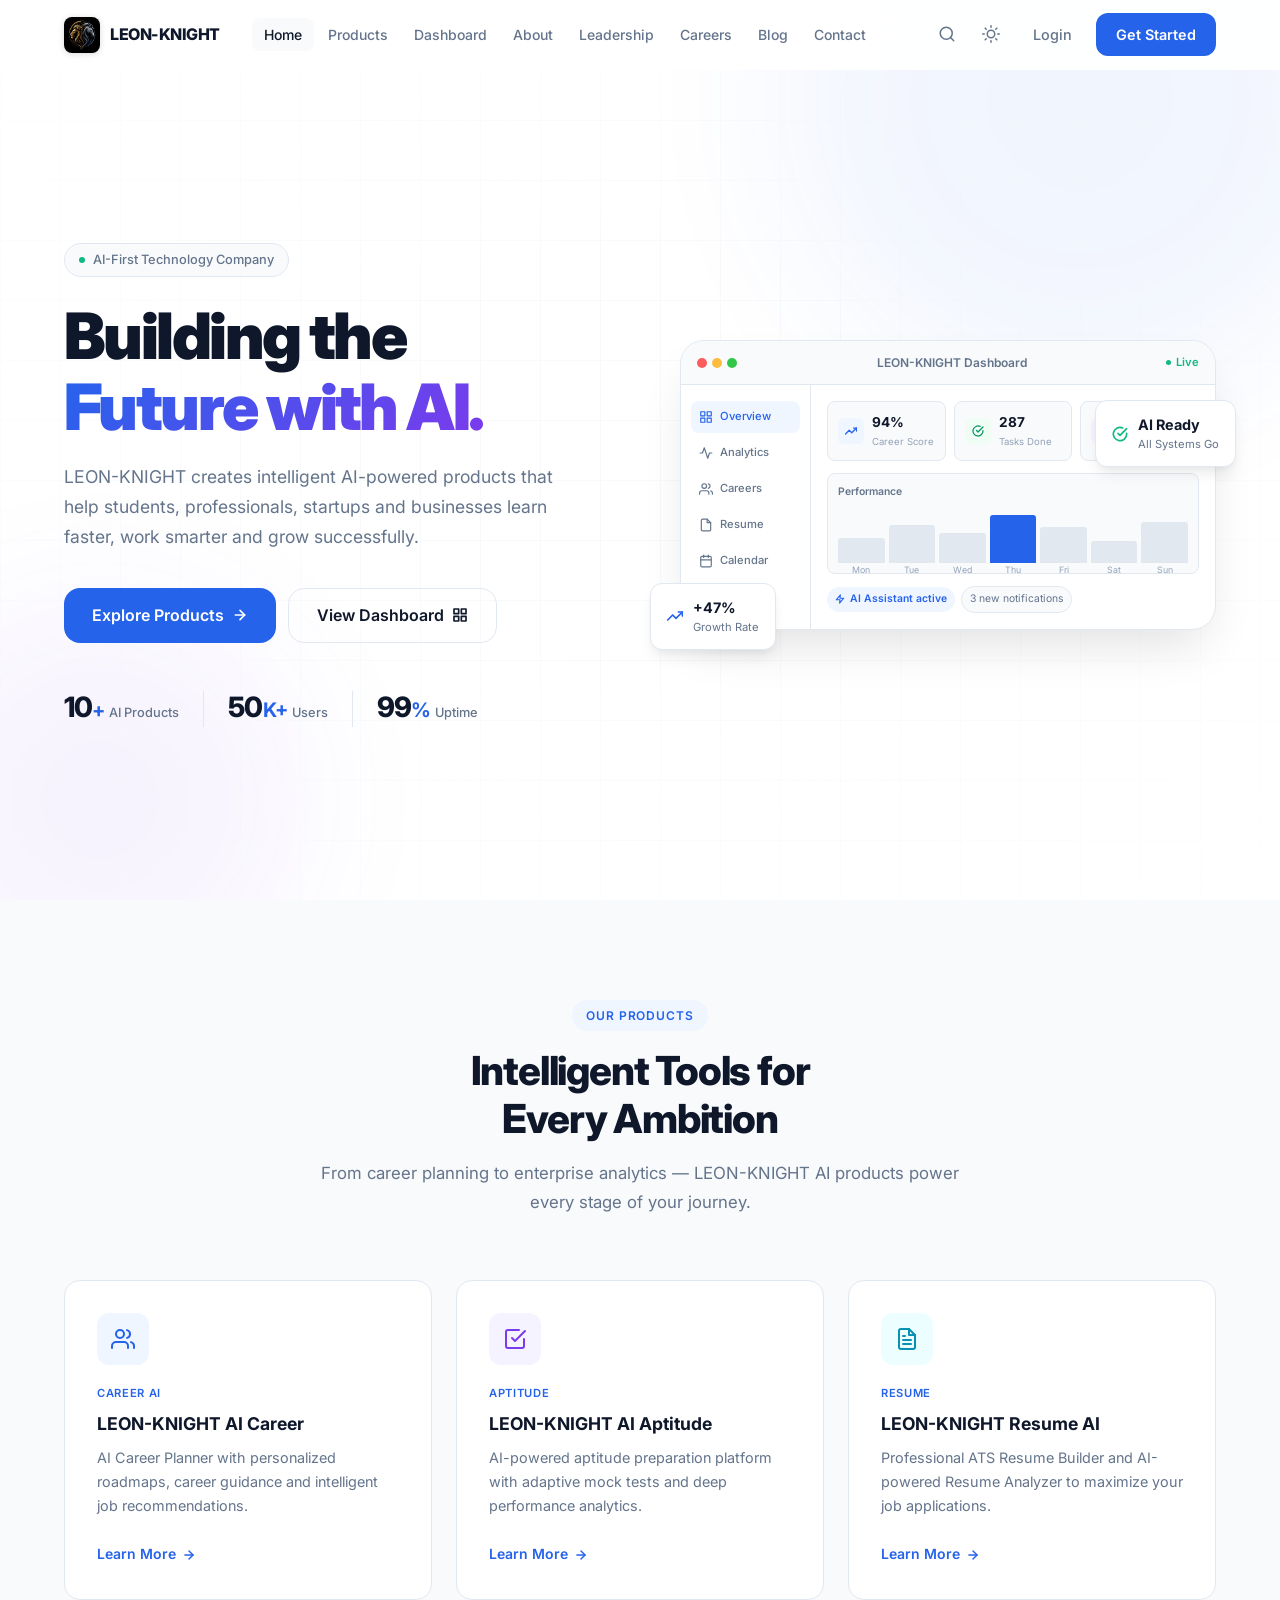
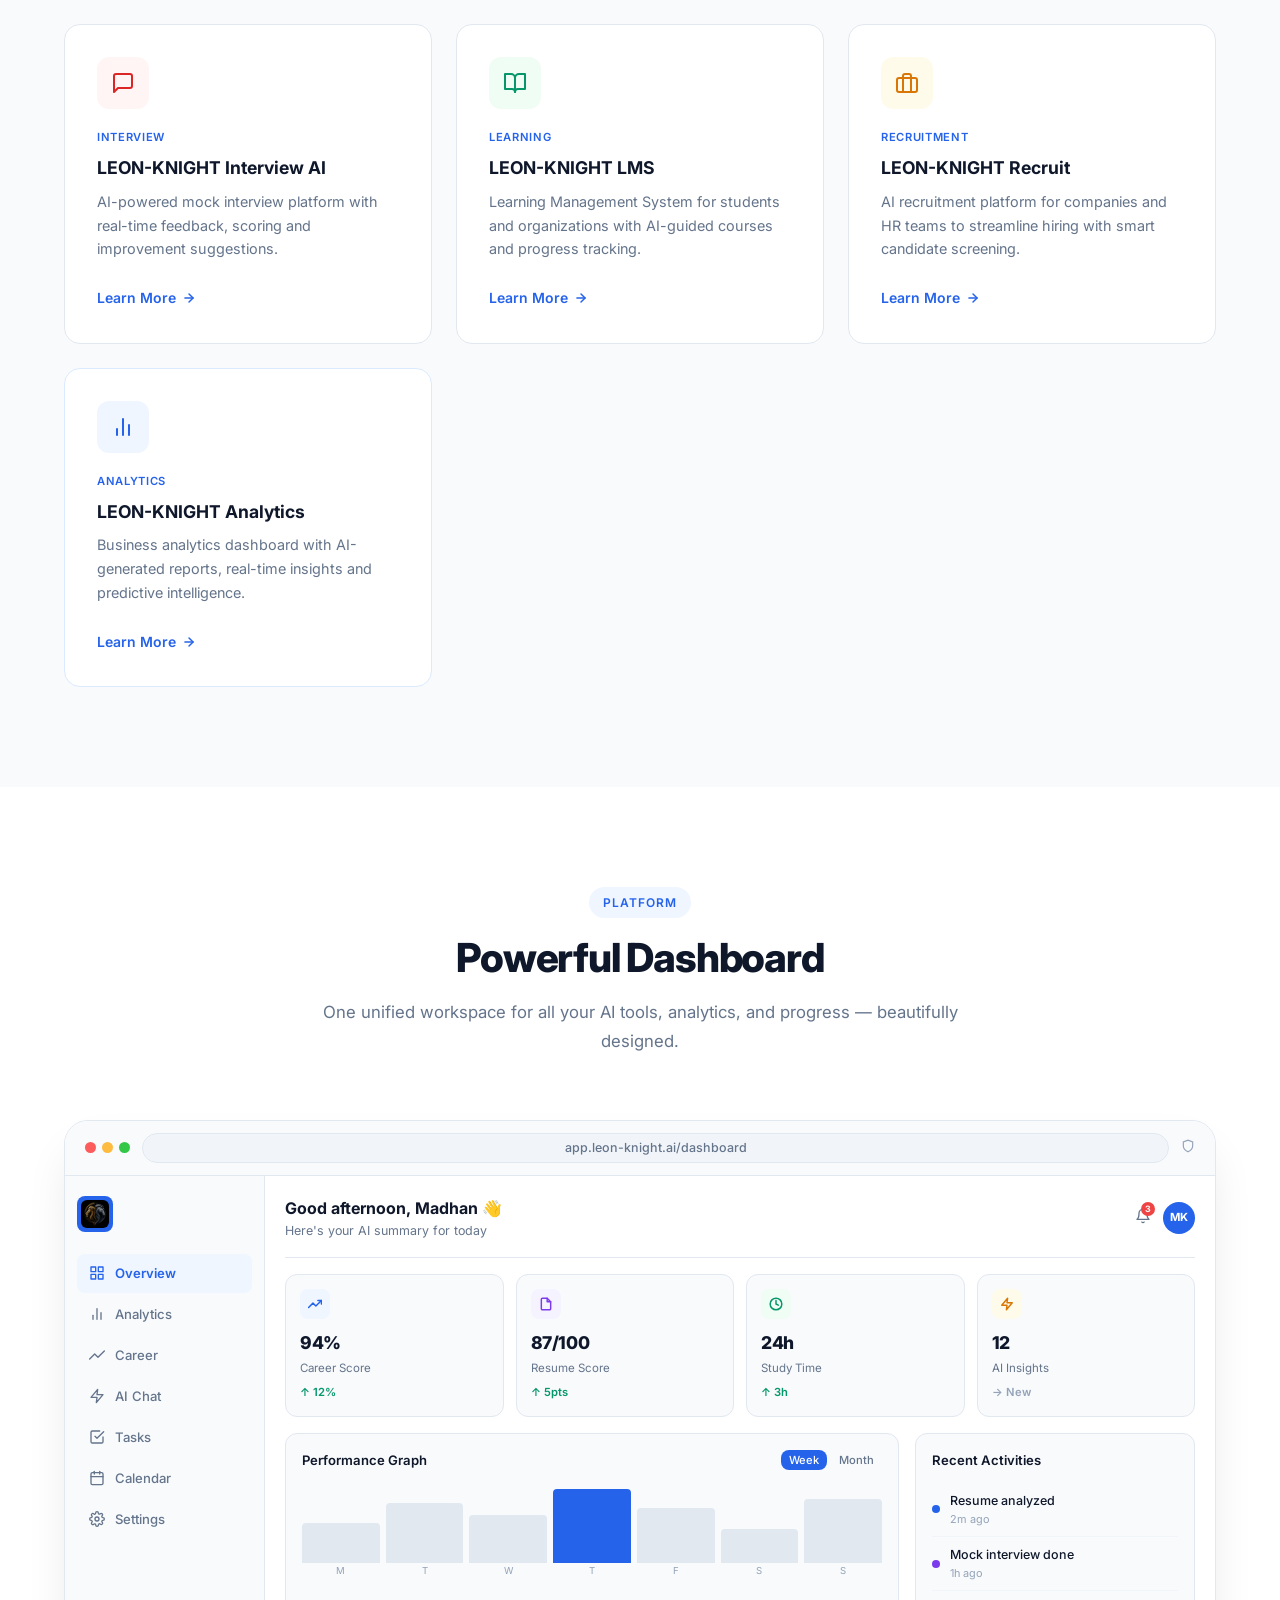
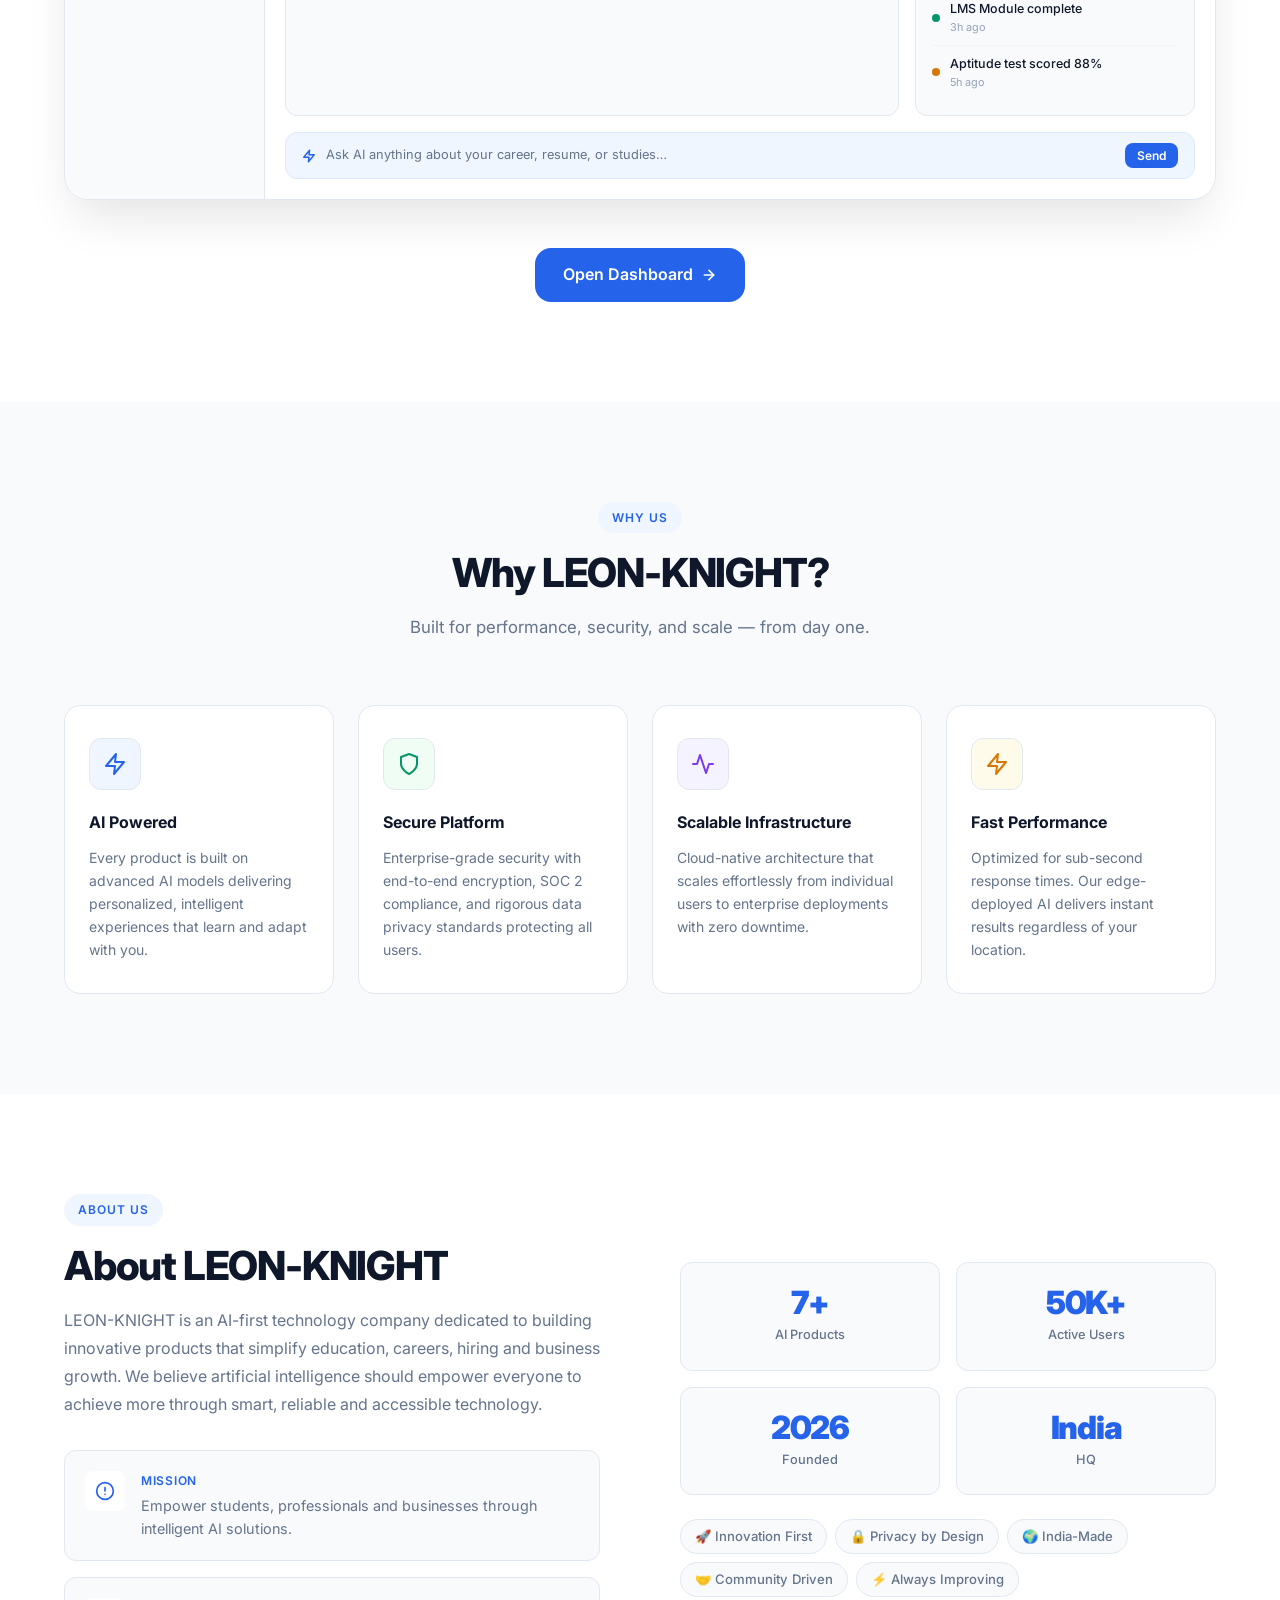
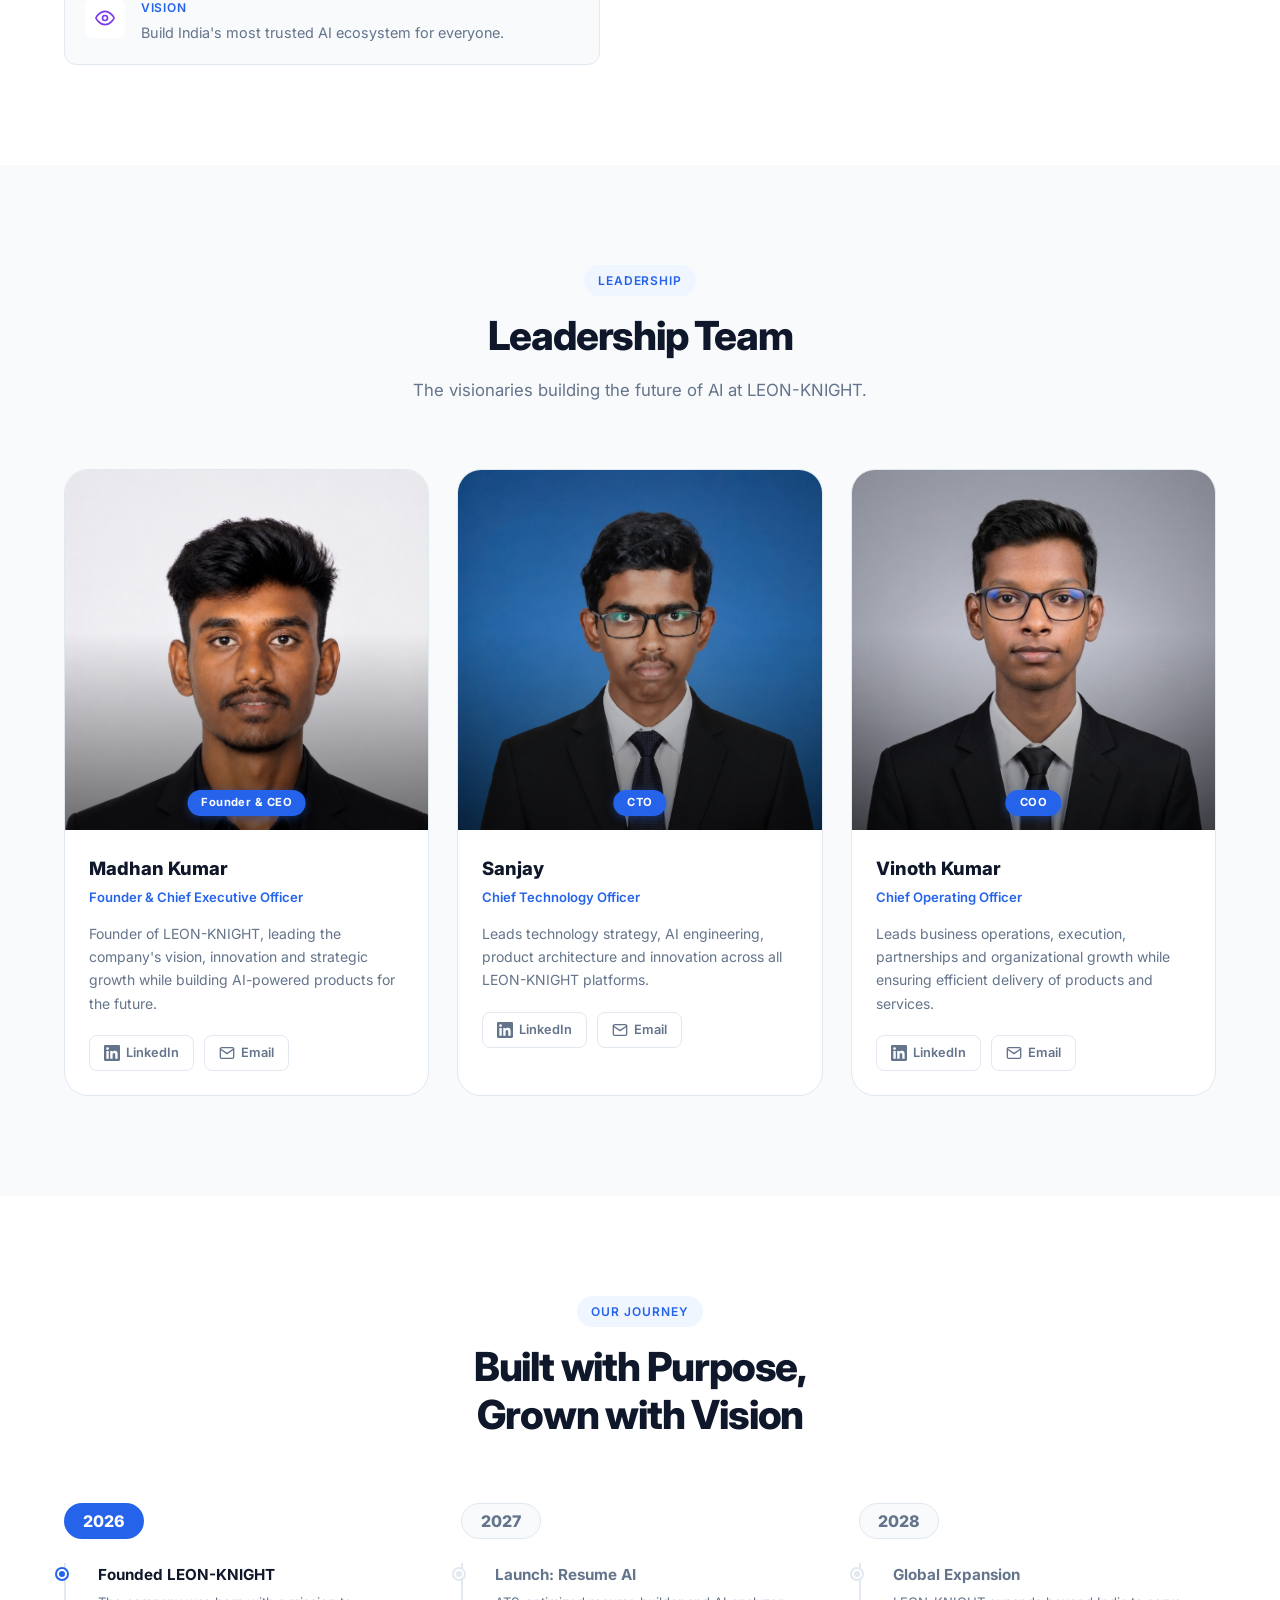
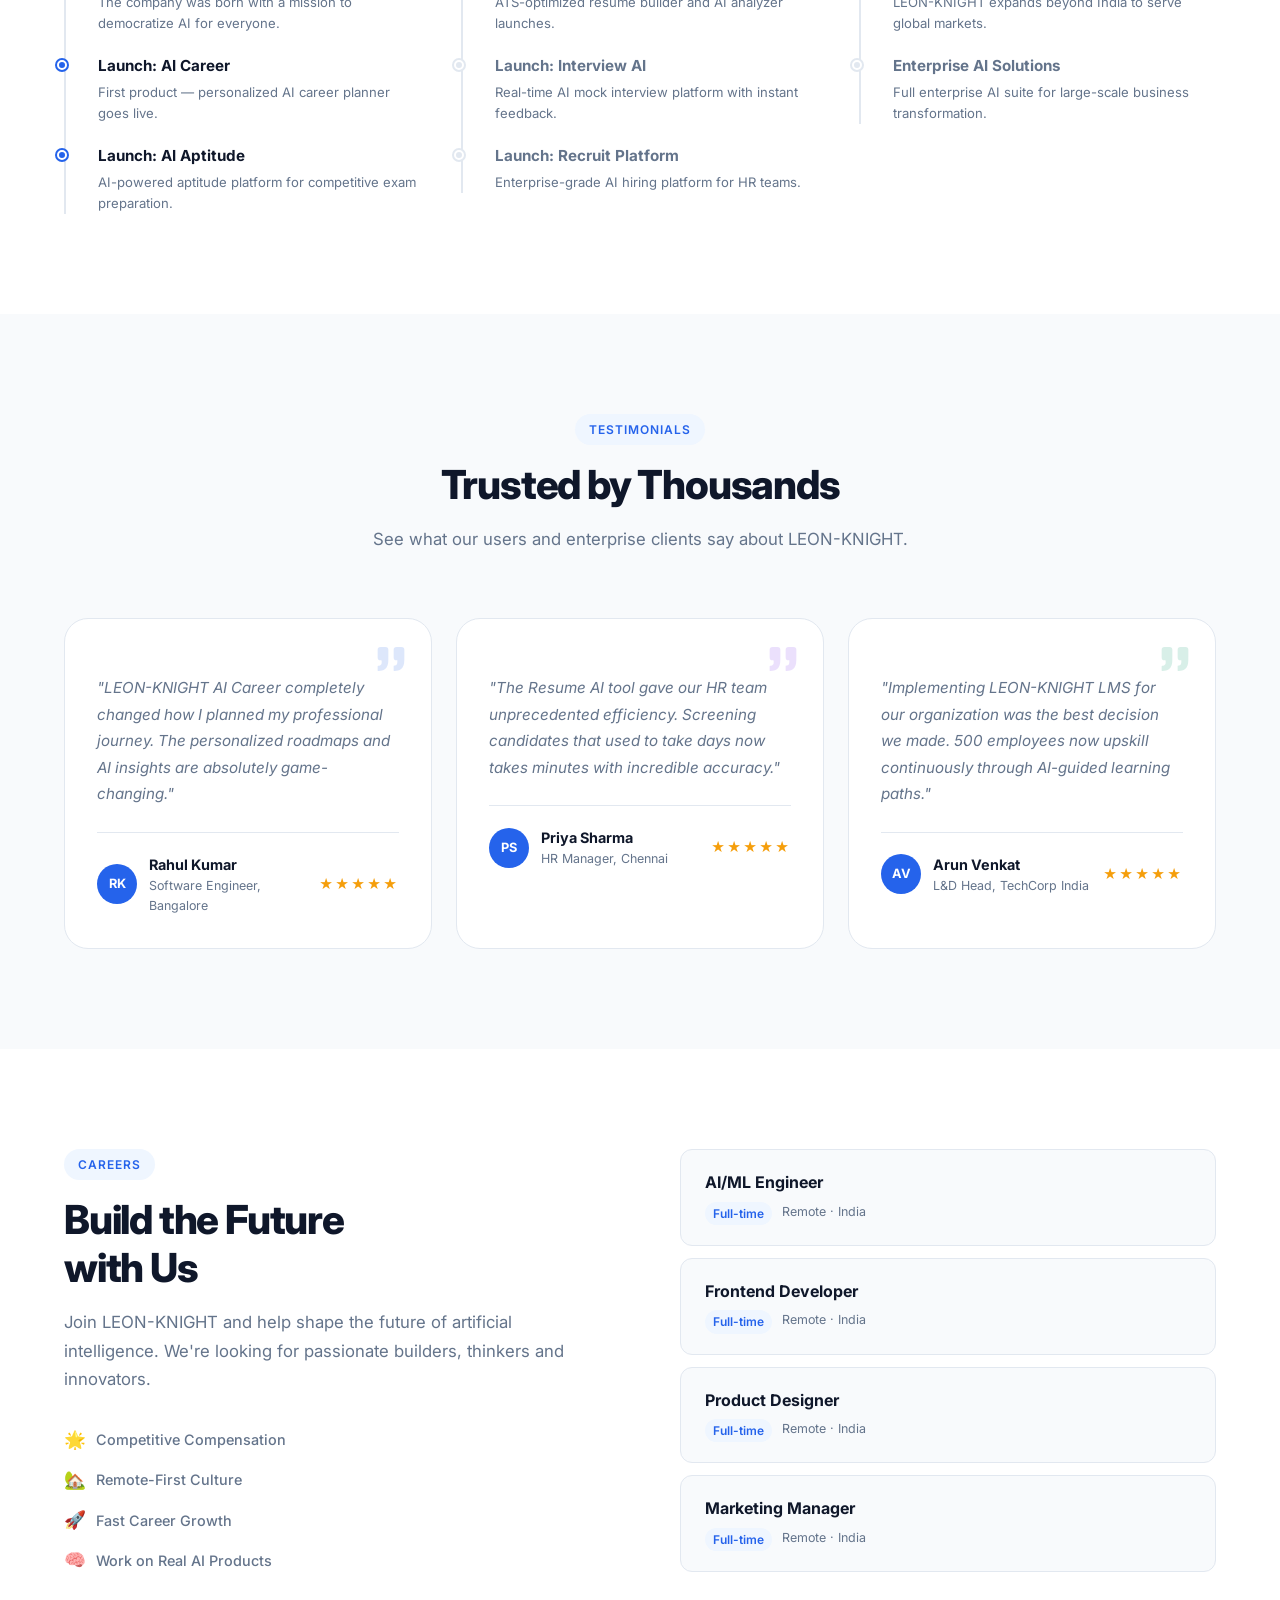
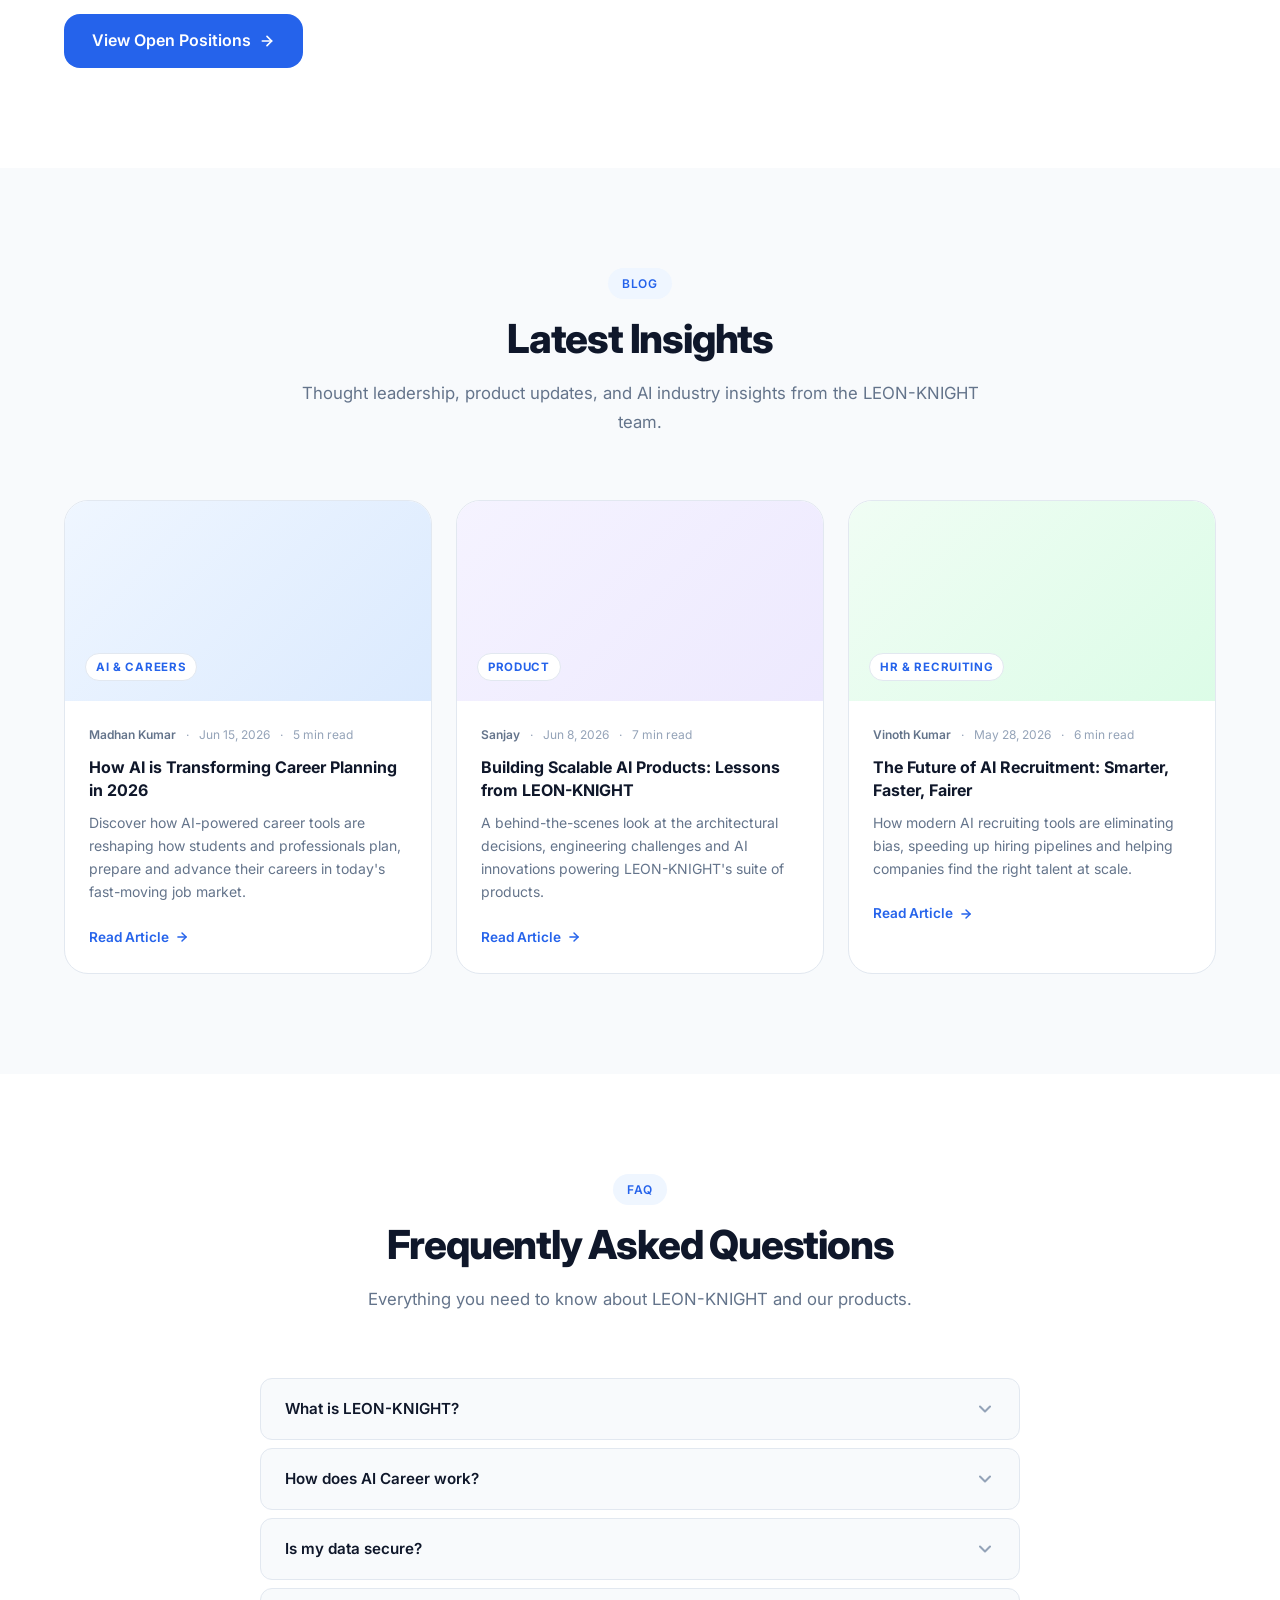
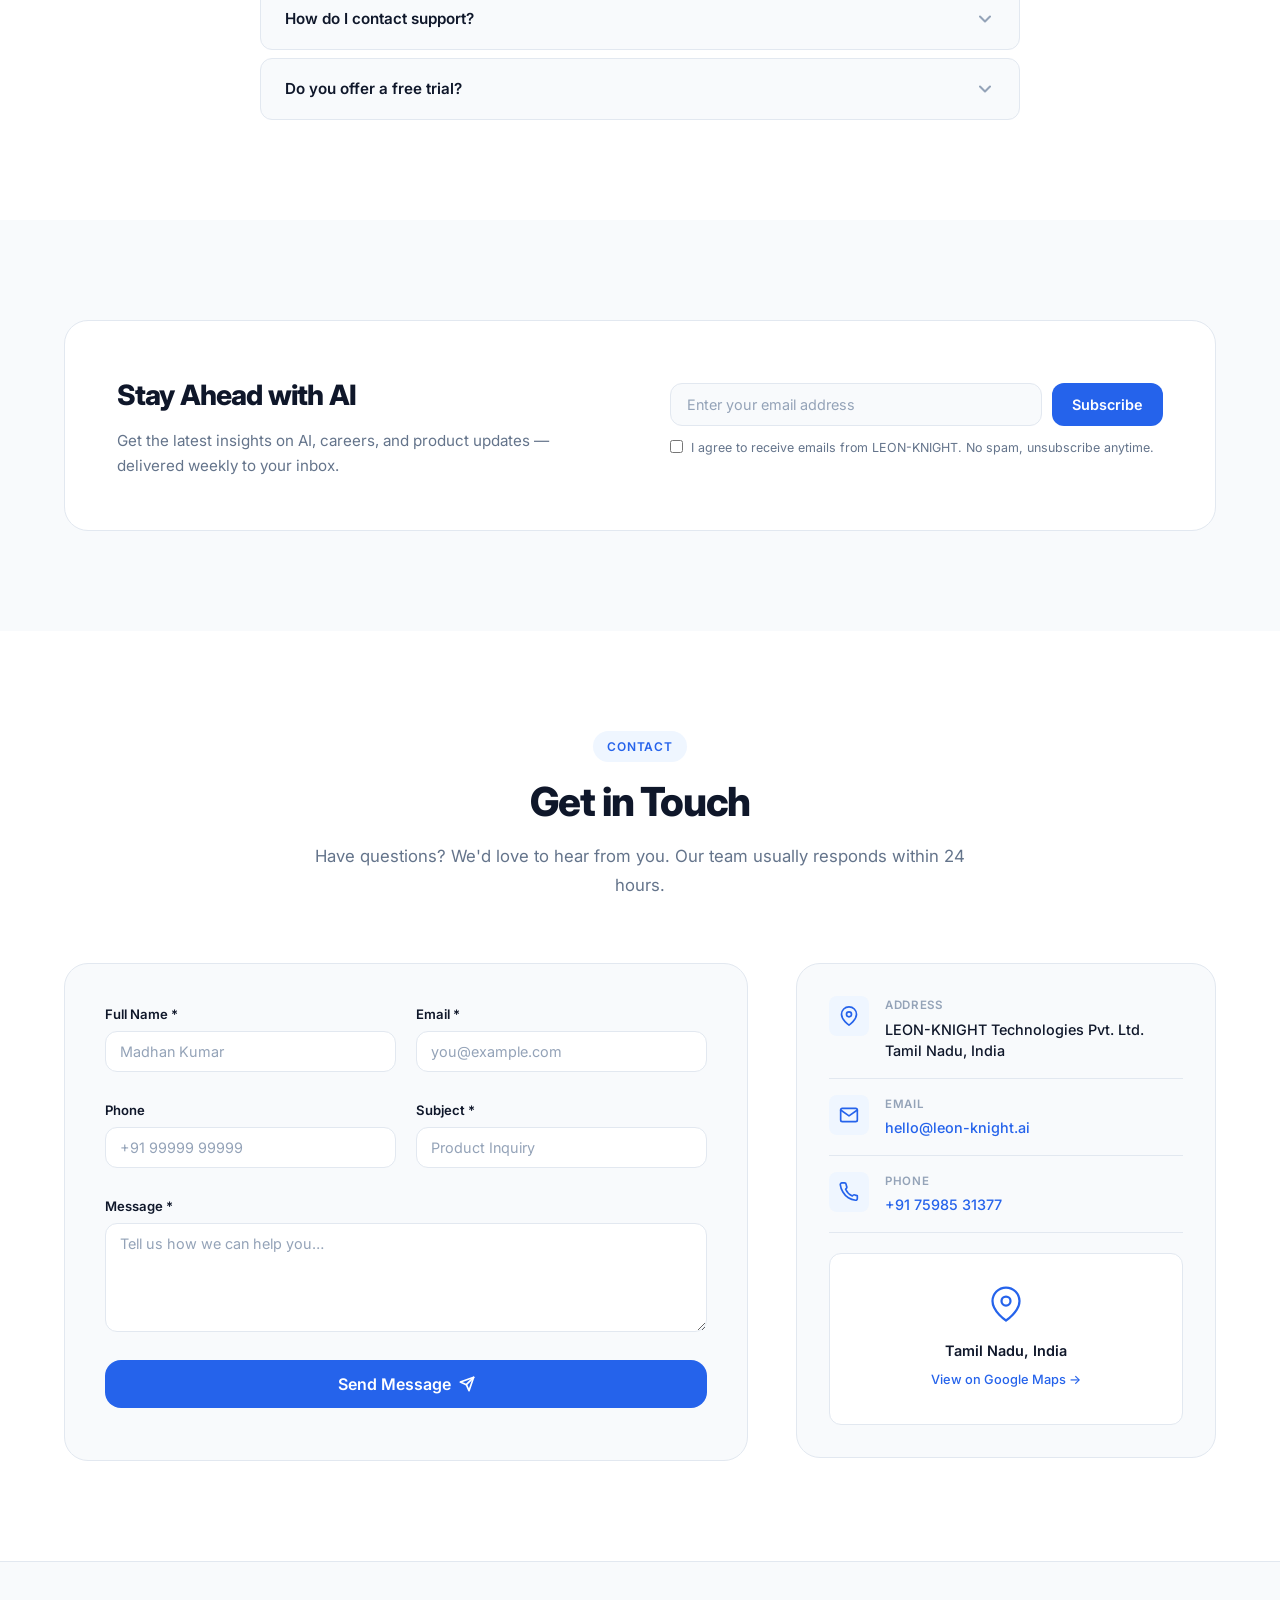
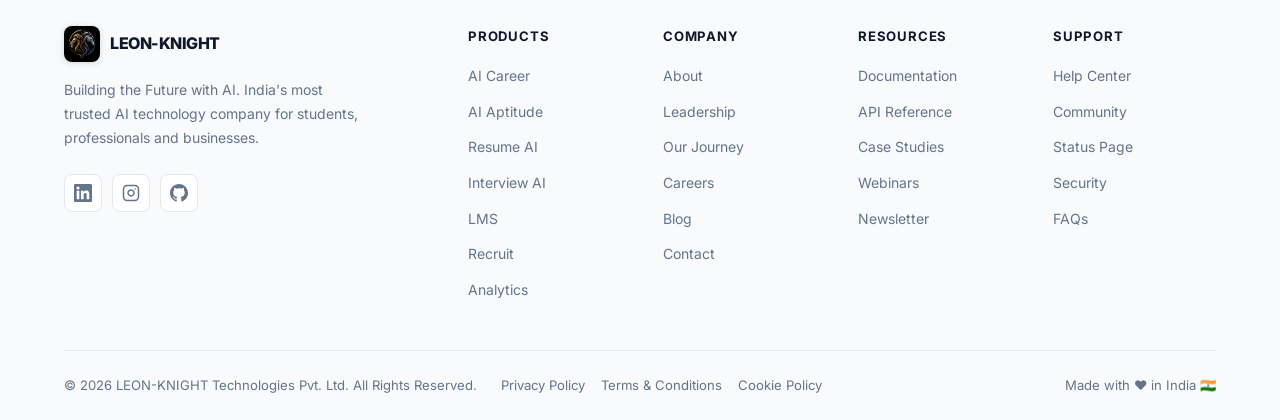
==== index.html @ bc1d485c "Initial commit of LEON-KNIGHT Corporate Portal" ====
<!DOCTYPE html>
<html lang="en" data-theme="light">
<head>
  <meta charset="UTF-8" />
  <meta name="viewport" content="width=device-width, initial-scale=1.0" />
  <meta name="description" content="LEON-KNIGHT is an AI-first technology company building intelligent products for students, professionals, startups and businesses." />
  <meta name="keywords" content="LEON-KNIGHT, AI, artificial intelligence, career, aptitude, resume, interview, LMS, recruitment, analytics" />
  <meta name="author" content="LEON-KNIGHT" />
  <meta property="og:title" content="LEON-KNIGHT — Building the Future with AI" />
  <meta property="og:description" content="AI-powered products for students, professionals, startups and businesses." />
  <meta property="og:type" content="website" />
  <title>LEON-KNIGHT — Building the Future with AI</title>
  <link rel="preconnect" href="https://fonts.googleapis.com" />
  <link rel="preconnect" href="https://fonts.gstatic.com" crossorigin />
  <link href="https://fonts.googleapis.com/css2?family=Inter:wght@300;400;500;600;700;800;900&display=swap" rel="stylesheet" />
  <link rel="stylesheet" href="style.css" />
</head>
<body>

  <!-- LOADING SCREEN -->
  <div id="loading-screen" role="status" aria-label="Loading LEON-KNIGHT">
    <div class="loader-wrap">
      <div class="loader-logo">
        <img src="logo.jpg" alt="LEON-KNIGHT" class="loader-img" />
      </div>
      <div class="loader-bar"><div class="loader-progress"></div></div>
      <p class="loader-text">Initializing AI Systems…</p>
    </div>
  </div>

  <!-- BACK TO TOP -->
  <button id="back-to-top" aria-label="Back to top" title="Back to top">
    <svg width="20" height="20" viewBox="0 0 24 24" fill="none" stroke="currentColor" stroke-width="2.5" stroke-linecap="round" stroke-linejoin="round"><polyline points="18 15 12 9 6 15"/></svg>
  </button>

  <!-- SEARCH OVERLAY -->
  <div id="search-overlay" class="search-overlay" role="dialog" aria-modal="true" aria-label="Search">
    <div class="search-container">
      <div class="search-header">
        <svg width="20" height="20" viewBox="0 0 24 24" fill="none" stroke="currentColor" stroke-width="2" stroke-linecap="round" stroke-linejoin="round"><circle cx="11" cy="11" r="8"/><line x1="21" y1="21" x2="16.65" y2="16.65"/></svg>
        <input type="text" id="search-input" placeholder="Search products, pages, articles…" autocomplete="off" />
        <button id="close-search" aria-label="Close search">
          <svg width="20" height="20" viewBox="0 0 24 24" fill="none" stroke="currentColor" stroke-width="2" stroke-linecap="round" stroke-linejoin="round"><line x1="18" y1="6" x2="6" y2="18"/><line x1="6" y1="6" x2="18" y2="18"/></svg>
        </button>
      </div>
      <div id="search-results" class="search-results"></div>
      <div class="search-hints">
        <span>Try: "AI Career", "Dashboard", "About", "Blog"</span>
      </div>
    </div>
  </div>

  <!-- NAVIGATION -->
  <nav id="navbar" role="navigation" aria-label="Main navigation">
    <div class="nav-container">
      <a href="#home" class="nav-logo" aria-label="LEON-KNIGHT Home">
        <span class="logo-icon">
          <img src="logo.jpg" alt="LEON-KNIGHT Logo" class="nav-logo-img" />
        </span>
        <span class="logo-text">LEON-KNIGHT</span>
      </a>

      <ul class="nav-links" id="nav-links" role="menubar">
        <li role="none"><a href="#home" class="nav-link active" role="menuitem">Home</a></li>
        <li role="none"><a href="#products" class="nav-link" role="menuitem">Products</a></li>
        <li role="none"><a href="#dashboard" class="nav-link" role="menuitem">Dashboard</a></li>
        <li role="none"><a href="#about" class="nav-link" role="menuitem">About</a></li>
        <li role="none"><a href="#leadership" class="nav-link" role="menuitem">Leadership</a></li>
        <li role="none"><a href="#careers" class="nav-link" role="menuitem">Careers</a></li>
        <li role="none"><a href="#blog" class="nav-link" role="menuitem">Blog</a></li>
        <li role="none"><a href="#contact" class="nav-link" role="menuitem">Contact</a></li>
      </ul>

      <div class="nav-actions">
        <button id="search-btn" class="nav-search-btn" aria-label="Open search">
          <svg width="18" height="18" viewBox="0 0 24 24" fill="none" stroke="currentColor" stroke-width="2" stroke-linecap="round" stroke-linejoin="round"><circle cx="11" cy="11" r="8"/><line x1="21" y1="21" x2="16.65" y2="16.65"/></svg>
        </button>
        <button id="theme-toggle" class="theme-toggle" aria-label="Toggle dark mode" title="Toggle dark mode">
          <svg class="sun-icon" width="18" height="18" viewBox="0 0 24 24" fill="none" stroke="currentColor" stroke-width="2" stroke-linecap="round" stroke-linejoin="round"><circle cx="12" cy="12" r="5"/><line x1="12" y1="1" x2="12" y2="3"/><line x1="12" y1="21" x2="12" y2="23"/><line x1="4.22" y1="4.22" x2="5.64" y2="5.64"/><line x1="18.36" y1="18.36" x2="19.78" y2="19.78"/><line x1="1" y1="12" x2="3" y2="12"/><line x1="21" y1="12" x2="23" y2="12"/><line x1="4.22" y1="19.78" x2="5.64" y2="18.36"/><line x1="18.36" y1="5.64" x2="19.78" y2="4.22"/></svg>
          <svg class="moon-icon" width="18" height="18" viewBox="0 0 24 24" fill="none" stroke="currentColor" stroke-width="2" stroke-linecap="round" stroke-linejoin="round"><path d="M21 12.79A9 9 0 1 1 11.21 3 7 7 0 0 0 21 12.79z"/></svg>
        </button>
        <a href="login.html" class="btn-ghost" id="login-btn">Login</a>
        <a href="login.html" class="btn-primary" id="get-started-btn">Get Started</a>
        <button class="hamburger" id="hamburger" aria-label="Toggle menu" aria-expanded="false">
          <span></span><span></span><span></span>
        </button>
      </div>
    </div>
  </nav>

  <!-- MOBILE MENU -->
  <div id="mobile-menu" class="mobile-menu" role="dialog" aria-label="Mobile navigation">
    <ul>
      <li><a href="#home" class="mobile-nav-link">Home</a></li>
      <li><a href="#products" class="mobile-nav-link">Products</a></li>
      <li><a href="#dashboard" class="mobile-nav-link">Dashboard</a></li>
      <li><a href="#about" class="mobile-nav-link">About</a></li>
      <li><a href="#leadership" class="mobile-nav-link">Leadership</a></li>
      <li><a href="#careers" class="mobile-nav-link">Careers</a></li>
      <li><a href="#blog" class="mobile-nav-link">Blog</a></li>
      <li><a href="#contact" class="mobile-nav-link">Contact</a></li>
      <li><a href="login.html" class="btn-ghost mobile-login">Login</a></li>
      <li><a href="login.html" class="btn-primary mobile-start">Get Started</a></li>
    </ul>
  </div>

  <main id="main-content">

    <!-- HERO SECTION -->
    <section id="home" class="hero-section">
      <div class="hero-bg">
        <div class="hero-blob blob-1"></div>
        <div class="hero-blob blob-2"></div>
        <div class="hero-grid"></div>
      </div>
      <div class="container hero-container">
        <div class="hero-content" data-animate="fade-up">
          <div class="hero-badge">
            <span class="badge-dot"></span>
            <span>AI-First Technology Company</span>
          </div>
          <h1 class="hero-title">Building the<br /><span class="text-gradient">Future with AI.</span></h1>
          <p class="hero-sub">LEON-KNIGHT creates intelligent AI-powered products that help students, professionals, startups and businesses learn faster, work smarter and grow successfully.</p>
          <div class="hero-actions">
            <a href="#products" class="btn-primary btn-lg">
              Explore Products
              <svg width="16" height="16" viewBox="0 0 24 24" fill="none" stroke="currentColor" stroke-width="2.5" stroke-linecap="round" stroke-linejoin="round"><line x1="5" y1="12" x2="19" y2="12"/><polyline points="12 5 19 12 12 19"/></svg>
            </a>
            <a href="#dashboard" class="btn-outline btn-lg">
              View Dashboard
              <svg width="16" height="16" viewBox="0 0 24 24" fill="none" stroke="currentColor" stroke-width="2.5" stroke-linecap="round" stroke-linejoin="round"><rect x="3" y="3" width="7" height="7"/><rect x="14" y="3" width="7" height="7"/><rect x="14" y="14" width="7" height="7"/><rect x="3" y="14" width="7" height="7"/></svg>
            </a>
          </div>
          <div class="hero-stats">
            <div class="stat-item">
              <span class="stat-num" data-count="10">0</span><span class="stat-plus">+</span>
              <span class="stat-label">AI Products</span>
            </div>
            <div class="stat-divider"></div>
            <div class="stat-item">
              <span class="stat-num" data-count="50">0</span><span class="stat-plus">K+</span>
              <span class="stat-label">Users</span>
            </div>
            <div class="stat-divider"></div>
            <div class="stat-item">
              <span class="stat-num" data-count="99">0</span><span class="stat-plus">%</span>
              <span class="stat-label">Uptime</span>
            </div>
          </div>
        </div>
        <div class="hero-visual" data-animate="fade-left">
          <div class="hero-dashboard">
            <div class="dash-header">
              <div class="dash-dots"><span></span><span></span><span></span></div>
              <span class="dash-title">LEON-KNIGHT Dashboard</span>
              <div class="dash-status"><span class="status-dot"></span> Live</div>
            </div>
            <div class="dash-body">
              <div class="dash-sidebar">
                <div class="dash-nav-item active">
                  <svg width="14" height="14" viewBox="0 0 24 24" fill="none" stroke="currentColor" stroke-width="2" stroke-linecap="round" stroke-linejoin="round"><rect x="3" y="3" width="7" height="7"/><rect x="14" y="3" width="7" height="7"/><rect x="14" y="14" width="7" height="7"/><rect x="3" y="14" width="7" height="7"/></svg>
                  <span>Overview</span>
                </div>
                <div class="dash-nav-item">
                  <svg width="14" height="14" viewBox="0 0 24 24" fill="none" stroke="currentColor" stroke-width="2" stroke-linecap="round" stroke-linejoin="round"><polyline points="22 12 18 12 15 21 9 3 6 12 2 12"/></svg>
                  <span>Analytics</span>
                </div>
                <div class="dash-nav-item">
                  <svg width="14" height="14" viewBox="0 0 24 24" fill="none" stroke="currentColor" stroke-width="2" stroke-linecap="round" stroke-linejoin="round"><path d="M17 21v-2a4 4 0 0 0-4-4H5a4 4 0 0 0-4 4v2"/><circle cx="9" cy="7" r="4"/><path d="M23 21v-2a4 4 0 0 0-3-3.87"/><path d="M16 3.13a4 4 0 0 1 0 7.75"/></svg>
                  <span>Careers</span>
                </div>
                <div class="dash-nav-item">
                  <svg width="14" height="14" viewBox="0 0 24 24" fill="none" stroke="currentColor" stroke-width="2" stroke-linecap="round" stroke-linejoin="round"><path d="M14 2H6a2 2 0 0 0-2 2v16a2 2 0 0 0 2 2h12a2 2 0 0 0 2-2V8z"/><polyline points="14 2 14 8 20 8"/></svg>
                  <span>Resume</span>
                </div>
                <div class="dash-nav-item">
                  <svg width="14" height="14" viewBox="0 0 24 24" fill="none" stroke="currentColor" stroke-width="2" stroke-linecap="round" stroke-linejoin="round"><rect x="3" y="4" width="18" height="18" rx="2" ry="2"/><line x1="16" y1="2" x2="16" y2="6"/><line x1="8" y1="2" x2="8" y2="6"/><line x1="3" y1="10" x2="21" y2="10"/></svg>
                  <span>Calendar</span>
                </div>
              </div>
              <div class="dash-main">
                <div class="dash-metrics">
                  <div class="metric-card">
                    <div class="metric-icon blue">
                      <svg width="12" height="12" viewBox="0 0 24 24" fill="none" stroke="currentColor" stroke-width="2.5" stroke-linecap="round" stroke-linejoin="round"><polyline points="23 6 13.5 15.5 8.5 10.5 1 18"/><polyline points="17 6 23 6 23 12"/></svg>
                    </div>
                    <div>
                      <div class="metric-val">94%</div>
                      <div class="metric-lbl">Career Score</div>
                    </div>
                  </div>
                  <div class="metric-card">
                    <div class="metric-icon green">
                      <svg width="12" height="12" viewBox="0 0 24 24" fill="none" stroke="currentColor" stroke-width="2.5" stroke-linecap="round" stroke-linejoin="round"><path d="M22 11.08V12a10 10 0 1 1-5.93-9.14"/><polyline points="22 4 12 14.01 9 11.01"/></svg>
                    </div>
                    <div>
                      <div class="metric-val">287</div>
                      <div class="metric-lbl">Tasks Done</div>
                    </div>
                  </div>
                  <div class="metric-card">
                    <div class="metric-icon purple">
                      <svg width="12" height="12" viewBox="0 0 24 24" fill="none" stroke="currentColor" stroke-width="2.5" stroke-linecap="round" stroke-linejoin="round"><path d="M21 15a2 2 0 0 1-2 2H7l-4 4V5a2 2 0 0 1 2-2h14a2 2 0 0 1 2 2z"/></svg>
                    </div>
                    <div>
                      <div class="metric-val">12</div>
                      <div class="metric-lbl">AI Insights</div>
                    </div>
                  </div>
                </div>
                <div class="dash-chart">
                  <div class="chart-label">Performance</div>
                  <div class="chart-bars">
                    <div class="chart-bar" style="height:45%"><span>Mon</span></div>
                    <div class="chart-bar" style="height:70%"><span>Tue</span></div>
                    <div class="chart-bar" style="height:55%"><span>Wed</span></div>
                    <div class="chart-bar active" style="height:88%"><span>Thu</span></div>
                    <div class="chart-bar" style="height:65%"><span>Fri</span></div>
                    <div class="chart-bar" style="height:40%"><span>Sat</span></div>
                    <div class="chart-bar" style="height:75%"><span>Sun</span></div>
                  </div>
                </div>
                <div class="dash-ai-row">
                  <div class="ai-chip">
                    <svg width="10" height="10" viewBox="0 0 24 24" fill="none" stroke="currentColor" stroke-width="2.5" stroke-linecap="round" stroke-linejoin="round"><polygon points="13 2 3 14 12 14 11 22 21 10 12 10 13 2"/></svg>
                    AI Assistant active
                  </div>
                  <div class="notif-chip">3 new notifications</div>
                </div>
              </div>
            </div>
          </div>
          <div class="hero-float-card card-1">
            <svg width="16" height="16" viewBox="0 0 24 24" fill="none" stroke="#2563EB" stroke-width="2.5" stroke-linecap="round" stroke-linejoin="round"><polyline points="23 6 13.5 15.5 8.5 10.5 1 18"/><polyline points="17 6 23 6 23 12"/></svg>
            <div><div class="fc-val">+47%</div><div class="fc-lbl">Growth Rate</div></div>
          </div>
          <div class="hero-float-card card-2">
            <svg width="16" height="16" viewBox="0 0 24 24" fill="none" stroke="#10b981" stroke-width="2.5" stroke-linecap="round" stroke-linejoin="round"><path d="M22 11.08V12a10 10 0 1 1-5.93-9.14"/><polyline points="22 4 12 14.01 9 11.01"/></svg>
            <div><div class="fc-val">AI Ready</div><div class="fc-lbl">All Systems Go</div></div>
          </div>
        </div>
      </div>
    </section>

    <!-- PRODUCTS SECTION -->
    <section id="products" class="section products-section">
      <div class="container">
        <div class="section-header" data-animate="fade-up">
          <div class="section-badge">Our Products</div>
          <h2 class="section-title">Intelligent Tools for<br />Every Ambition</h2>
          <p class="section-sub">From career planning to enterprise analytics — LEON-KNIGHT AI products power every stage of your journey.</p>
        </div>
        <div class="products-grid" id="products-grid">

          <div class="product-card" data-animate="fade-up" data-delay="0">
            <div class="product-icon-wrap" style="--icon-color:#2563EB; --icon-bg:#EFF6FF;">
              <svg width="24" height="24" viewBox="0 0 24 24" fill="none" stroke="var(--icon-color)" stroke-width="2" stroke-linecap="round" stroke-linejoin="round"><path d="M17 21v-2a4 4 0 0 0-4-4H5a4 4 0 0 0-4 4v2"/><circle cx="9" cy="7" r="4"/><path d="M23 21v-2a4 4 0 0 0-3-3.87"/><path d="M16 3.13a4 4 0 0 1 0 7.75"/></svg>
            </div>
            <div class="product-tag">Career AI</div>
            <h3 class="product-title">LEON-KNIGHT AI Career</h3>
            <p class="product-desc">AI Career Planner with personalized roadmaps, career guidance and intelligent job recommendations.</p>
            <a href="#" class="product-link">Learn More <svg width="14" height="14" viewBox="0 0 24 24" fill="none" stroke="currentColor" stroke-width="2.5" stroke-linecap="round" stroke-linejoin="round"><line x1="5" y1="12" x2="19" y2="12"/><polyline points="12 5 19 12 12 19"/></svg></a>
          </div>

          <div class="product-card" data-animate="fade-up" data-delay="80">
            <div class="product-icon-wrap" style="--icon-color:#7C3AED; --icon-bg:#F5F3FF;">
              <svg width="24" height="24" viewBox="0 0 24 24" fill="none" stroke="var(--icon-color)" stroke-width="2" stroke-linecap="round" stroke-linejoin="round"><path d="M9 11l3 3L22 4"/><path d="M21 12v7a2 2 0 0 1-2 2H5a2 2 0 0 1-2-2V5a2 2 0 0 1 2-2h11"/></svg>
            </div>
            <div class="product-tag">Aptitude</div>
            <h3 class="product-title">LEON-KNIGHT AI Aptitude</h3>
            <p class="product-desc">AI-powered aptitude preparation platform with adaptive mock tests and deep performance analytics.</p>
            <a href="#" class="product-link">Learn More <svg width="14" height="14" viewBox="0 0 24 24" fill="none" stroke="currentColor" stroke-width="2.5" stroke-linecap="round" stroke-linejoin="round"><line x1="5" y1="12" x2="19" y2="12"/><polyline points="12 5 19 12 12 19"/></svg></a>
          </div>

          <div class="product-card" data-animate="fade-up" data-delay="160">
            <div class="product-icon-wrap" style="--icon-color:#0891B2; --icon-bg:#ECFEFF;">
              <svg width="24" height="24" viewBox="0 0 24 24" fill="none" stroke="var(--icon-color)" stroke-width="2" stroke-linecap="round" stroke-linejoin="round"><path d="M14 2H6a2 2 0 0 0-2 2v16a2 2 0 0 0 2 2h12a2 2 0 0 0 2-2V8z"/><polyline points="14 2 14 8 20 8"/><line x1="16" y1="13" x2="8" y2="13"/><line x1="16" y1="17" x2="8" y2="17"/><polyline points="10 9 9 9 8 9"/></svg>
            </div>
            <div class="product-tag">Resume</div>
            <h3 class="product-title">LEON-KNIGHT Resume AI</h3>
            <p class="product-desc">Professional ATS Resume Builder and AI-powered Resume Analyzer to maximize your job applications.</p>
            <a href="#" class="product-link">Learn More <svg width="14" height="14" viewBox="0 0 24 24" fill="none" stroke="currentColor" stroke-width="2.5" stroke-linecap="round" stroke-linejoin="round"><line x1="5" y1="12" x2="19" y2="12"/><polyline points="12 5 19 12 12 19"/></svg></a>
          </div>

          <div class="product-card" data-animate="fade-up" data-delay="0">
            <div class="product-icon-wrap" style="--icon-color:#DC2626; --icon-bg:#FFF5F5;">
              <svg width="24" height="24" viewBox="0 0 24 24" fill="none" stroke="var(--icon-color)" stroke-width="2" stroke-linecap="round" stroke-linejoin="round"><path d="M21 15a2 2 0 0 1-2 2H7l-4 4V5a2 2 0 0 1 2-2h14a2 2 0 0 1 2 2z"/></svg>
            </div>
            <div class="product-tag">Interview</div>
            <h3 class="product-title">LEON-KNIGHT Interview AI</h3>
            <p class="product-desc">AI-powered mock interview platform with real-time feedback, scoring and improvement suggestions.</p>
            <a href="#" class="product-link">Learn More <svg width="14" height="14" viewBox="0 0 24 24" fill="none" stroke="currentColor" stroke-width="2.5" stroke-linecap="round" stroke-linejoin="round"><line x1="5" y1="12" x2="19" y2="12"/><polyline points="12 5 19 12 12 19"/></svg></a>
          </div>

          <div class="product-card" data-animate="fade-up" data-delay="80">
            <div class="product-icon-wrap" style="--icon-color:#059669; --icon-bg:#F0FDF4;">
              <svg width="24" height="24" viewBox="0 0 24 24" fill="none" stroke="var(--icon-color)" stroke-width="2" stroke-linecap="round" stroke-linejoin="round"><path d="M2 3h6a4 4 0 0 1 4 4v14a3 3 0 0 0-3-3H2z"/><path d="M22 3h-6a4 4 0 0 0-4 4v14a3 3 0 0 1 3-3h7z"/></svg>
            </div>
            <div class="product-tag">Learning</div>
            <h3 class="product-title">LEON-KNIGHT LMS</h3>
            <p class="product-desc">Learning Management System for students and organizations with AI-guided courses and progress tracking.</p>
            <a href="#" class="product-link">Learn More <svg width="14" height="14" viewBox="0 0 24 24" fill="none" stroke="currentColor" stroke-width="2.5" stroke-linecap="round" stroke-linejoin="round"><line x1="5" y1="12" x2="19" y2="12"/><polyline points="12 5 19 12 12 19"/></svg></a>
          </div>

          <div class="product-card" data-animate="fade-up" data-delay="160">
            <div class="product-icon-wrap" style="--icon-color:#D97706; --icon-bg:#FFFBEB;">
              <svg width="24" height="24" viewBox="0 0 24 24" fill="none" stroke="var(--icon-color)" stroke-width="2" stroke-linecap="round" stroke-linejoin="round"><rect x="2" y="7" width="20" height="14" rx="2" ry="2"/><path d="M16 21V5a2 2 0 0 0-2-2h-4a2 2 0 0 0-2 2v16"/></svg>
            </div>
            <div class="product-tag">Recruitment</div>
            <h3 class="product-title">LEON-KNIGHT Recruit</h3>
            <p class="product-desc">AI recruitment platform for companies and HR teams to streamline hiring with smart candidate screening.</p>
            <a href="#" class="product-link">Learn More <svg width="14" height="14" viewBox="0 0 24 24" fill="none" stroke="currentColor" stroke-width="2.5" stroke-linecap="round" stroke-linejoin="round"><line x1="5" y1="12" x2="19" y2="12"/><polyline points="12 5 19 12 12 19"/></svg></a>
          </div>

          <div class="product-card product-card--featured" data-animate="fade-up" data-delay="0">
            <div class="product-icon-wrap" style="--icon-color:#2563EB; --icon-bg:#EFF6FF;">
              <svg width="24" height="24" viewBox="0 0 24 24" fill="none" stroke="var(--icon-color)" stroke-width="2" stroke-linecap="round" stroke-linejoin="round"><line x1="18" y1="20" x2="18" y2="10"/><line x1="12" y1="20" x2="12" y2="4"/><line x1="6" y1="20" x2="6" y2="14"/></svg>
            </div>
            <div class="product-tag">Analytics</div>
            <h3 class="product-title">LEON-KNIGHT Analytics</h3>
            <p class="product-desc">Business analytics dashboard with AI-generated reports, real-time insights and predictive intelligence.</p>
            <a href="#" class="product-link">Learn More <svg width="14" height="14" viewBox="0 0 24 24" fill="none" stroke="currentColor" stroke-width="2.5" stroke-linecap="round" stroke-linejoin="round"><line x1="5" y1="12" x2="19" y2="12"/><polyline points="12 5 19 12 12 19"/></svg></a>
          </div>

        </div>
      </div>
    </section>

    <!-- DASHBOARD PREVIEW -->
    <section id="dashboard" class="section dashboard-section">
      <div class="container">
        <div class="section-header" data-animate="fade-up">
          <div class="section-badge">Platform</div>
          <h2 class="section-title">Powerful Dashboard</h2>
          <p class="section-sub">One unified workspace for all your AI tools, analytics, and progress — beautifully designed.</p>
        </div>
        <div class="dashboard-mockup" data-animate="fade-up">
          <div class="mockup-bar">
            <div class="mockup-dots"><span></span><span></span><span></span></div>
            <div class="mockup-url">app.leon-knight.ai/dashboard</div>
            <div class="mockup-icons">
              <svg width="14" height="14" viewBox="0 0 24 24" fill="none" stroke="currentColor" stroke-width="2"><path d="M12 22s8-4 8-10V5l-8-3-8 3v7c0 6 8 10 8 10z"/></svg>
            </div>
          </div>
          <div class="mockup-content">
            <!-- Sidebar -->
            <div class="mockup-sidebar">
              <div class="msb-logo"><img src="logo.jpg" alt="LK" style="width:28px;height:28px;object-fit:cover;border-radius:6px;" /></div>
              <div class="msb-items">
                <div class="msb-item active" title="Overview">
                  <svg width="16" height="16" viewBox="0 0 24 24" fill="none" stroke="currentColor" stroke-width="2" stroke-linecap="round" stroke-linejoin="round"><rect x="3" y="3" width="7" height="7"/><rect x="14" y="3" width="7" height="7"/><rect x="14" y="14" width="7" height="7"/><rect x="3" y="14" width="7" height="7"/></svg>
                  <span>Overview</span>
                </div>
                <div class="msb-item" title="Analytics">
                  <svg width="16" height="16" viewBox="0 0 24 24" fill="none" stroke="currentColor" stroke-width="2" stroke-linecap="round" stroke-linejoin="round"><line x1="18" y1="20" x2="18" y2="10"/><line x1="12" y1="20" x2="12" y2="4"/><line x1="6" y1="20" x2="6" y2="14"/></svg>
                  <span>Analytics</span>
                </div>
                <div class="msb-item" title="Career">
                  <svg width="16" height="16" viewBox="0 0 24 24" fill="none" stroke="currentColor" stroke-width="2" stroke-linecap="round" stroke-linejoin="round"><polyline points="23 6 13.5 15.5 8.5 10.5 1 18"/></svg>
                  <span>Career</span>
                </div>
                <div class="msb-item" title="AI Assistant">
                  <svg width="16" height="16" viewBox="0 0 24 24" fill="none" stroke="currentColor" stroke-width="2" stroke-linecap="round" stroke-linejoin="round"><polygon points="13 2 3 14 12 14 11 22 21 10 12 10 13 2"/></svg>
                  <span>AI Chat</span>
                </div>
                <div class="msb-item" title="Tasks">
                  <svg width="16" height="16" viewBox="0 0 24 24" fill="none" stroke="currentColor" stroke-width="2" stroke-linecap="round" stroke-linejoin="round"><path d="M9 11l3 3L22 4"/><path d="M21 12v7a2 2 0 0 1-2 2H5a2 2 0 0 1-2-2V5a2 2 0 0 1 2-2h11"/></svg>
                  <span>Tasks</span>
                </div>
                <div class="msb-item" title="Calendar">
                  <svg width="16" height="16" viewBox="0 0 24 24" fill="none" stroke="currentColor" stroke-width="2" stroke-linecap="round" stroke-linejoin="round"><rect x="3" y="4" width="18" height="18" rx="2" ry="2"/><line x1="16" y1="2" x2="16" y2="6"/><line x1="8" y1="2" x2="8" y2="6"/><line x1="3" y1="10" x2="21" y2="10"/></svg>
                  <span>Calendar</span>
                </div>
                <div class="msb-item" title="Settings">
                  <svg width="16" height="16" viewBox="0 0 24 24" fill="none" stroke="currentColor" stroke-width="2" stroke-linecap="round" stroke-linejoin="round"><circle cx="12" cy="12" r="3"/><path d="M19.4 15a1.65 1.65 0 0 0 .33 1.82l.06.06a2 2 0 0 1-2.83 2.83l-.06-.06a1.65 1.65 0 0 0-1.82-.33 1.65 1.65 0 0 0-1 1.51V21a2 2 0 0 1-4 0v-.09A1.65 1.65 0 0 0 9 19.4a1.65 1.65 0 0 0-1.82.33l-.06.06a2 2 0 0 1-2.83-2.83l.06-.06A1.65 1.65 0 0 0 4.68 15a1.65 1.65 0 0 0-1.51-1H3a2 2 0 0 1 0-4h.09A1.65 1.65 0 0 0 4.6 9a1.65 1.65 0 0 0-.33-1.82l-.06-.06a2 2 0 0 1 2.83-2.83l.06.06A1.65 1.65 0 0 0 9 4.68a1.65 1.65 0 0 0 1-1.51V3a2 2 0 0 1 4 0v.09a1.65 1.65 0 0 0 1 1.51 1.65 1.65 0 0 0 1.82-.33l.06-.06a2 2 0 0 1 2.83 2.83l-.06.06A1.65 1.65 0 0 0 19.4 9a1.65 1.65 0 0 0 1.51 1H21a2 2 0 0 1 0 4h-.09a1.65 1.65 0 0 0-1.51 1z"/></svg>
                  <span>Settings</span>
                </div>
              </div>
            </div>
            <!-- Main area -->
            <div class="mockup-main">
              <div class="mockup-topbar">
                <div>
                  <div class="topbar-greeting">Good afternoon, Madhan 👋</div>
                  <div class="topbar-sub">Here's your AI summary for today</div>
                </div>
                <div class="topbar-actions">
                  <div class="notif-bell">
                    <svg width="16" height="16" viewBox="0 0 24 24" fill="none" stroke="currentColor" stroke-width="2" stroke-linecap="round" stroke-linejoin="round"><path d="M18 8A6 6 0 0 0 6 8c0 7-3 9-3 9h18s-3-2-3-9"/><path d="M13.73 21a2 2 0 0 1-3.46 0"/></svg>
                    <span class="notif-count">3</span>
                  </div>
                  <div class="user-avatar">MK</div>
                </div>
              </div>

              <!-- KPI Row -->
              <div class="mockup-kpis">
                <div class="kpi-card">
                  <div class="kpi-icon blue"><svg width="14" height="14" viewBox="0 0 24 24" fill="none" stroke="currentColor" stroke-width="2.5" stroke-linecap="round" stroke-linejoin="round"><polyline points="23 6 13.5 15.5 8.5 10.5 1 18"/><polyline points="17 6 23 6 23 12"/></svg></div>
                  <div class="kpi-val">94%</div>
                  <div class="kpi-lbl">Career Score</div>
                  <div class="kpi-change positive">↑ 12%</div>
                </div>
                <div class="kpi-card">
                  <div class="kpi-icon purple"><svg width="14" height="14" viewBox="0 0 24 24" fill="none" stroke="currentColor" stroke-width="2.5" stroke-linecap="round" stroke-linejoin="round"><path d="M14 2H6a2 2 0 0 0-2 2v16a2 2 0 0 0 2 2h12a2 2 0 0 0 2-2V8z"/><polyline points="14 2 14 8 20 8"/></svg></div>
                  <div class="kpi-val">87/100</div>
                  <div class="kpi-lbl">Resume Score</div>
                  <div class="kpi-change positive">↑ 5pts</div>
                </div>
                <div class="kpi-card">
                  <div class="kpi-icon green"><svg width="14" height="14" viewBox="0 0 24 24" fill="none" stroke="currentColor" stroke-width="2.5" stroke-linecap="round" stroke-linejoin="round"><circle cx="12" cy="12" r="10"/><polyline points="12 6 12 12 16 14"/></svg></div>
                  <div class="kpi-val">24h</div>
                  <div class="kpi-lbl">Study Time</div>
                  <div class="kpi-change positive">↑ 3h</div>
                </div>
                <div class="kpi-card">
                  <div class="kpi-icon orange"><svg width="14" height="14" viewBox="0 0 24 24" fill="none" stroke="currentColor" stroke-width="2.5" stroke-linecap="round" stroke-linejoin="round"><polygon points="13 2 3 14 12 14 11 22 21 10 12 10 13 2"/></svg></div>
                  <div class="kpi-val">12</div>
                  <div class="kpi-lbl">AI Insights</div>
                  <div class="kpi-change neutral">→ New</div>
                </div>
              </div>

              <!-- Chart + Activities -->
              <div class="mockup-lower">
                <div class="mockup-chart-wrap">
                  <div class="chart-header-row">
                    <span class="chart-title-text">Performance Graph</span>
                    <div class="chart-tabs">
                      <button class="chart-tab active">Week</button>
                      <button class="chart-tab">Month</button>
                    </div>
                  </div>
                  <div class="big-chart-bars">
                    <div class="bcb" style="height:50%"><span>M</span></div>
                    <div class="bcb" style="height:75%"><span>T</span></div>
                    <div class="bcb" style="height:60%"><span>W</span></div>
                    <div class="bcb active" style="height:92%"><span>T</span></div>
                    <div class="bcb" style="height:68%"><span>F</span></div>
                    <div class="bcb" style="height:42%"><span>S</span></div>
                    <div class="bcb" style="height:80%"><span>S</span></div>
                  </div>
                </div>
                <div class="mockup-activities">
                  <div class="act-title">Recent Activities</div>
                  <div class="act-item">
                    <div class="act-dot blue"></div>
                    <div class="act-info"><div class="act-name">Resume analyzed</div><div class="act-time">2m ago</div></div>
                  </div>
                  <div class="act-item">
                    <div class="act-dot purple"></div>
                    <div class="act-info"><div class="act-name">Mock interview done</div><div class="act-time">1h ago</div></div>
                  </div>
                  <div class="act-item">
                    <div class="act-dot green"></div>
                    <div class="act-info"><div class="act-name">LMS Module complete</div><div class="act-time">3h ago</div></div>
                  </div>
                  <div class="act-item">
                    <div class="act-dot orange"></div>
                    <div class="act-info"><div class="act-name">Aptitude test scored 88%</div><div class="act-time">5h ago</div></div>
                  </div>
                </div>
              </div>

              <!-- AI Chat Quick -->
              <div class="mockup-ai-bar">
                <svg width="14" height="14" viewBox="0 0 24 24" fill="none" stroke="#2563EB" stroke-width="2.5" stroke-linecap="round" stroke-linejoin="round"><polygon points="13 2 3 14 12 14 11 22 21 10 12 10 13 2"/></svg>
                <span>Ask AI anything about your career, resume, or studies…</span>
                <button class="ai-send-btn">Send</button>
              </div>
            </div>
          </div>
        </div>
        <div class="dashboard-cta" data-animate="fade-up">
          <a href="#" class="btn-primary btn-lg">
            Open Dashboard
            <svg width="16" height="16" viewBox="0 0 24 24" fill="none" stroke="currentColor" stroke-width="2.5" stroke-linecap="round" stroke-linejoin="round"><line x1="5" y1="12" x2="19" y2="12"/><polyline points="12 5 19 12 12 19"/></svg>
          </a>
        </div>
      </div>
    </section>

    <!-- WHY LEON-KNIGHT -->
    <section id="why" class="section why-section">
      <div class="container">
        <div class="section-header" data-animate="fade-up">
          <div class="section-badge">Why Us</div>
          <h2 class="section-title">Why LEON-KNIGHT?</h2>
          <p class="section-sub">Built for performance, security, and scale — from day one.</p>
        </div>
        <div class="why-grid">
          <div class="why-card" data-animate="fade-up" data-delay="0">
            <div class="why-icon" style="--c:#2563EB; --bg:#EFF6FF;">
              <svg width="24" height="24" viewBox="0 0 24 24" fill="none" stroke="var(--c)" stroke-width="2" stroke-linecap="round" stroke-linejoin="round"><polygon points="13 2 3 14 12 14 11 22 21 10 12 10 13 2"/></svg>
            </div>
            <h3>AI Powered</h3>
            <p>Every product is built on advanced AI models delivering personalized, intelligent experiences that learn and adapt with you.</p>
          </div>
          <div class="why-card" data-animate="fade-up" data-delay="100">
            <div class="why-icon" style="--c:#059669; --bg:#F0FDF4;">
              <svg width="24" height="24" viewBox="0 0 24 24" fill="none" stroke="var(--c)" stroke-width="2" stroke-linecap="round" stroke-linejoin="round"><path d="M12 22s8-4 8-10V5l-8-3-8 3v7c0 6 8 10 8 10z"/></svg>
            </div>
            <h3>Secure Platform</h3>
            <p>Enterprise-grade security with end-to-end encryption, SOC 2 compliance, and rigorous data privacy standards protecting all users.</p>
          </div>
          <div class="why-card" data-animate="fade-up" data-delay="200">
            <div class="why-icon" style="--c:#7C3AED; --bg:#F5F3FF;">
              <svg width="24" height="24" viewBox="0 0 24 24" fill="none" stroke="var(--c)" stroke-width="2" stroke-linecap="round" stroke-linejoin="round"><polyline points="22 12 18 12 15 21 9 3 6 12 2 12"/></svg>
            </div>
            <h3>Scalable Infrastructure</h3>
            <p>Cloud-native architecture that scales effortlessly from individual users to enterprise deployments with zero downtime.</p>
          </div>
          <div class="why-card" data-animate="fade-up" data-delay="300">
            <div class="why-icon" style="--c:#D97706; --bg:#FFFBEB;">
              <svg width="24" height="24" viewBox="0 0 24 24" fill="none" stroke="var(--c)" stroke-width="2" stroke-linecap="round" stroke-linejoin="round"><path d="M13 2L3 14h9l-1 8 10-12h-9l1-8z"/></svg>
            </div>
            <h3>Fast Performance</h3>
            <p>Optimized for sub-second response times. Our edge-deployed AI delivers instant results regardless of your location.</p>
          </div>
        </div>
      </div>
    </section>

    <!-- ABOUT US -->
    <section id="about" class="section about-section">
      <div class="container">
        <div class="about-grid">
          <div class="about-content" data-animate="fade-right">
            <div class="section-badge">About Us</div>
            <h2 class="section-title" style="text-align:left;">About LEON-KNIGHT</h2>
            <p class="about-desc">LEON-KNIGHT is an AI-first technology company dedicated to building innovative products that simplify education, careers, hiring and business growth. We believe artificial intelligence should empower everyone to achieve more through smart, reliable and accessible technology.</p>
            <div class="mission-vision">
              <div class="mv-card">
                <div class="mv-icon">
                  <svg width="20" height="20" viewBox="0 0 24 24" fill="none" stroke="#2563EB" stroke-width="2" stroke-linecap="round" stroke-linejoin="round"><circle cx="12" cy="12" r="10"/><line x1="12" y1="8" x2="12" y2="12"/><line x1="12" y1="16" x2="12.01" y2="16"/></svg>
                </div>
                <div>
                  <div class="mv-label">Mission</div>
                  <div class="mv-text">Empower students, professionals and businesses through intelligent AI solutions.</div>
                </div>
              </div>
              <div class="mv-card">
                <div class="mv-icon">
                  <svg width="20" height="20" viewBox="0 0 24 24" fill="none" stroke="#7C3AED" stroke-width="2" stroke-linecap="round" stroke-linejoin="round"><path d="M1 12s4-8 11-8 11 8 11 8-4 8-11 8-11-8-11-8z"/><circle cx="12" cy="12" r="3"/></svg>
                </div>
                <div>
                  <div class="mv-label">Vision</div>
                  <div class="mv-text">Build India's most trusted AI ecosystem for everyone.</div>
                </div>
              </div>
            </div>
          </div>
          <div class="about-visual" data-animate="fade-left">
            <div class="about-stats-wrap">
              <div class="about-stat">
                <div class="as-num">7+</div>
                <div class="as-lbl">AI Products</div>
              </div>
              <div class="about-stat">
                <div class="as-num">50K+</div>
                <div class="as-lbl">Active Users</div>
              </div>
              <div class="about-stat">
                <div class="as-num">2026</div>
                <div class="as-lbl">Founded</div>
              </div>
              <div class="about-stat">
                <div class="as-num">India</div>
                <div class="as-lbl">HQ</div>
              </div>
            </div>
            <div class="about-values">
              <div class="value-pill">🚀 Innovation First</div>
              <div class="value-pill">🔒 Privacy by Design</div>
              <div class="value-pill">🌍 India-Made</div>
              <div class="value-pill">🤝 Community Driven</div>
              <div class="value-pill">⚡ Always Improving</div>
            </div>
          </div>
        </div>
      </div>
    </section>

    <!-- LEADERSHIP -->
    <section id="leadership" class="section leadership-section">
      <div class="container">
        <div class="section-header" data-animate="fade-up">
          <div class="section-badge">Leadership</div>
          <h2 class="section-title">Leadership Team</h2>
          <p class="section-sub">The visionaries building the future of AI at LEON-KNIGHT.</p>
        </div>
        <div class="leadership-grid">

          <div class="leader-card" data-animate="fade-up" data-delay="0">
            <div class="leader-avatar-wrap">
              <img src="team-madhan.jpg" alt="Madhan Kumar — Founder & CEO" class="leader-photo" />
              <div class="leader-badge-role">Founder &amp; CEO</div>
            </div>
            <div class="leader-info">
              <h3 class="leader-name">Madhan Kumar</h3>
              <div class="leader-role">Founder &amp; Chief Executive Officer</div>
              <p class="leader-bio">Founder of LEON-KNIGHT, leading the company's vision, innovation and strategic growth while building AI-powered products for the future.</p>
              <div class="leader-actions">
                <a href="https://www.linkedin.com/in/leon-knight-76967341a/" target="_blank" rel="noopener noreferrer" class="leader-btn" aria-label="Madhan Kumar LinkedIn">
                  <svg width="16" height="16" viewBox="0 0 24 24" fill="currentColor"><path d="M20.447 20.452h-3.554v-5.569c0-1.328-.027-3.037-1.852-3.037-1.853 0-2.136 1.445-2.136 2.939v5.667H9.351V9h3.414v1.561h.046c.477-.9 1.637-1.85 3.37-1.85 3.601 0 4.267 2.37 4.267 5.455v6.286zM5.337 7.433a2.062 2.062 0 0 1-2.063-2.065 2.064 2.064 0 1 1 2.063 2.065zm1.782 13.019H3.555V9h3.564v11.452zM22.225 0H1.771C.792 0 0 .774 0 1.729v20.542C0 23.227.792 24 1.771 24h20.451C23.2 24 24 23.227 24 22.271V1.729C24 .774 23.2 0 22.222 0h.003z"/></svg>
                  LinkedIn
                </a>
                <a href="mailto:madhan@leon-knight.ai" class="leader-btn" aria-label="Email Madhan Kumar">
                  <svg width="16" height="16" viewBox="0 0 24 24" fill="none" stroke="currentColor" stroke-width="2" stroke-linecap="round" stroke-linejoin="round"><path d="M4 4h16c1.1 0 2 .9 2 2v12c0 1.1-.9 2-2 2H4c-1.1 0-2-.9-2-2V6c0-1.1.9-2 2-2z"/><polyline points="22,6 12,13 2,6"/></svg>
                  Email
                </a>
              </div>
            </div>
          </div>

          <div class="leader-card" data-animate="fade-up" data-delay="120">
            <div class="leader-avatar-wrap">
              <img src="team-sanjay.jpg" alt="Sanjay — Chief Technology Officer" class="leader-photo" />
              <div class="leader-badge-role">CTO</div>
            </div>
            <div class="leader-info">
              <h3 class="leader-name">Sanjay</h3>
              <div class="leader-role">Chief Technology Officer</div>
              <p class="leader-bio">Leads technology strategy, AI engineering, product architecture and innovation across all LEON-KNIGHT platforms.</p>
              <div class="leader-actions">
                <a href="#" class="leader-btn" aria-label="Sanjay LinkedIn">
                  <svg width="16" height="16" viewBox="0 0 24 24" fill="currentColor"><path d="M20.447 20.452h-3.554v-5.569c0-1.328-.027-3.037-1.852-3.037-1.853 0-2.136 1.445-2.136 2.939v5.667H9.351V9h3.414v1.561h.046c.477-.9 1.637-1.85 3.37-1.85 3.601 0 4.267 2.37 4.267 5.455v6.286zM5.337 7.433a2.062 2.062 0 0 1-2.063-2.065 2.064 2.064 0 1 1 2.063 2.065zm1.782 13.019H3.555V9h3.564v11.452zM22.225 0H1.771C.792 0 0 .774 0 1.729v20.542C0 23.227.792 24 1.771 24h20.451C23.2 24 24 23.227 24 22.271V1.729C24 .774 23.2 0 22.222 0h.003z"/></svg>
                  LinkedIn
                </a>
                <a href="mailto:sanjay@leon-knight.ai" class="leader-btn" aria-label="Email Sanjay">
                  <svg width="16" height="16" viewBox="0 0 24 24" fill="none" stroke="currentColor" stroke-width="2" stroke-linecap="round" stroke-linejoin="round"><path d="M4 4h16c1.1 0 2 .9 2 2v12c0 1.1-.9 2-2 2H4c-1.1 0-2-.9-2-2V6c0-1.1.9-2 2-2z"/><polyline points="22,6 12,13 2,6"/></svg>
                  Email
                </a>
              </div>
            </div>
          </div>

          <div class="leader-card" data-animate="fade-up" data-delay="240">
            <div class="leader-avatar-wrap">
              <img src="team-vinoth.jpg" alt="Vinoth Kumar — Chief Operating Officer" class="leader-photo" />
              <div class="leader-badge-role">COO</div>
            </div>
            <div class="leader-info">
              <h3 class="leader-name">Vinoth Kumar</h3>
              <div class="leader-role">Chief Operating Officer</div>
              <p class="leader-bio">Leads business operations, execution, partnerships and organizational growth while ensuring efficient delivery of products and services.</p>
              <div class="leader-actions">
                <a href="#" class="leader-btn" aria-label="Vinoth Kumar LinkedIn">
                  <svg width="16" height="16" viewBox="0 0 24 24" fill="currentColor"><path d="M20.447 20.452h-3.554v-5.569c0-1.328-.027-3.037-1.852-3.037-1.853 0-2.136 1.445-2.136 2.939v5.667H9.351V9h3.414v1.561h.046c.477-.9 1.637-1.85 3.37-1.85 3.601 0 4.267 2.37 4.267 5.455v6.286zM5.337 7.433a2.062 2.062 0 0 1-2.063-2.065 2.064 2.064 0 1 1 2.063 2.065zm1.782 13.019H3.555V9h3.564v11.452zM22.225 0H1.771C.792 0 0 .774 0 1.729v20.542C0 23.227.792 24 1.771 24h20.451C23.2 24 24 23.227 24 22.271V1.729C24 .774 23.2 0 22.222 0h.003z"/></svg>
                  LinkedIn
                </a>
                <a href="mailto:vinoth@leon-knight.ai" class="leader-btn" aria-label="Email Vinoth Kumar">
                  <svg width="16" height="16" viewBox="0 0 24 24" fill="none" stroke="currentColor" stroke-width="2" stroke-linecap="round" stroke-linejoin="round"><path d="M4 4h16c1.1 0 2 .9 2 2v12c0 1.1-.9 2-2 2H4c-1.1 0-2-.9-2-2V6c0-1.1.9-2 2-2z"/><polyline points="22,6 12,13 2,6"/></svg>
                  Email
                </a>
              </div>
            </div>
          </div>

        </div>
      </div>
    </section>

    <!-- JOURNEY / TIMELINE -->
    <section id="journey" class="section journey-section">
      <div class="container">
        <div class="section-header" data-animate="fade-up">
          <div class="section-badge">Our Journey</div>
          <h2 class="section-title">Built with Purpose,<br />Grown with Vision</h2>
        </div>
        <div class="timeline">
          <div class="timeline-year" data-animate="fade-right">
            <div class="tl-year-badge">2026</div>
            <div class="tl-events">
              <div class="tl-event">
                <div class="tl-dot"></div>
                <div class="tl-content">
                  <div class="tl-title">Founded LEON-KNIGHT</div>
                  <div class="tl-desc">The company was born with a mission to democratize AI for everyone.</div>
                </div>
              </div>
              <div class="tl-event">
                <div class="tl-dot"></div>
                <div class="tl-content">
                  <div class="tl-title">Launch: AI Career</div>
                  <div class="tl-desc">First product — personalized AI career planner goes live.</div>
                </div>
              </div>
              <div class="tl-event">
                <div class="tl-dot"></div>
                <div class="tl-content">
                  <div class="tl-title">Launch: AI Aptitude</div>
                  <div class="tl-desc">AI-powered aptitude platform for competitive exam preparation.</div>
                </div>
              </div>
            </div>
          </div>
          <div class="timeline-year" data-animate="fade-right">
            <div class="tl-year-badge upcoming">2027</div>
            <div class="tl-events">
              <div class="tl-event upcoming">
                <div class="tl-dot"></div>
                <div class="tl-content">
                  <div class="tl-title">Launch: Resume AI</div>
                  <div class="tl-desc">ATS-optimized resume builder and AI analyzer launches.</div>
                </div>
              </div>
              <div class="tl-event upcoming">
                <div class="tl-dot"></div>
                <div class="tl-content">
                  <div class="tl-title">Launch: Interview AI</div>
                  <div class="tl-desc">Real-time AI mock interview platform with instant feedback.</div>
                </div>
              </div>
              <div class="tl-event upcoming">
                <div class="tl-dot"></div>
                <div class="tl-content">
                  <div class="tl-title">Launch: Recruit Platform</div>
                  <div class="tl-desc">Enterprise-grade AI hiring platform for HR teams.</div>
                </div>
              </div>
            </div>
          </div>
          <div class="timeline-year" data-animate="fade-right">
            <div class="tl-year-badge upcoming">2028</div>
            <div class="tl-events">
              <div class="tl-event upcoming">
                <div class="tl-dot"></div>
                <div class="tl-content">
                  <div class="tl-title">Global Expansion</div>
                  <div class="tl-desc">LEON-KNIGHT expands beyond India to serve global markets.</div>
                </div>
              </div>
              <div class="tl-event upcoming">
                <div class="tl-dot"></div>
                <div class="tl-content">
                  <div class="tl-title">Enterprise AI Solutions</div>
                  <div class="tl-desc">Full enterprise AI suite for large-scale business transformation.</div>
                </div>
              </div>
            </div>
          </div>
        </div>
      </div>
    </section>

    <!-- TESTIMONIALS -->
    <section id="testimonials" class="section testimonials-section">
      <div class="container">
        <div class="section-header" data-animate="fade-up">
          <div class="section-badge">Testimonials</div>
          <h2 class="section-title">Trusted by Thousands</h2>
          <p class="section-sub">See what our users and enterprise clients say about LEON-KNIGHT.</p>
        </div>
        <div class="testimonials-grid">
          <div class="testimonial-card" data-animate="fade-up" data-delay="0">
            <div class="testi-quote">
              <svg width="32" height="32" viewBox="0 0 24 24" fill="#2563EB" opacity="0.15"><path d="M3 21c3 0 7-1 7-8V5c0-1.25-.756-2.017-2-2H4c-1.25 0-2 .75-2 1.972V11c0 1.25.75 2 2 2 1 0 1 0 1 1v1c0 1-1 2-2 2s-1 .008-1 1.031V20c0 1 0 1 1 1z"/><path d="M15 21c3 0 7-1 7-8V5c0-1.25-.757-2.017-2-2h-4c-1.25 0-2 .75-2 1.972V11c0 1.25.75 2 2 2h.75c0 2.25.25 4-2.75 4v3c0 1 0 1 1 1z"/></svg>
            </div>
            <p class="testi-text">"LEON-KNIGHT AI Career completely changed how I planned my professional journey. The personalized roadmaps and AI insights are absolutely game-changing."</p>
            <div class="testi-author">
              <div class="testi-avatar">RK</div>
              <div>
                <div class="testi-name">Rahul Kumar</div>
                <div class="testi-title">Software Engineer, Bangalore</div>
              </div>
              <div class="testi-stars">★★★★★</div>
            </div>
          </div>
          <div class="testimonial-card" data-animate="fade-up" data-delay="120">
            <div class="testi-quote">
              <svg width="32" height="32" viewBox="0 0 24 24" fill="#7C3AED" opacity="0.15"><path d="M3 21c3 0 7-1 7-8V5c0-1.25-.756-2.017-2-2H4c-1.25 0-2 .75-2 1.972V11c0 1.25.75 2 2 2 1 0 1 0 1 1v1c0 1-1 2-2 2s-1 .008-1 1.031V20c0 1 0 1 1 1z"/><path d="M15 21c3 0 7-1 7-8V5c0-1.25-.757-2.017-2-2h-4c-1.25 0-2 .75-2 1.972V11c0 1.25.75 2 2 2h.75c0 2.25.25 4-2.75 4v3c0 1 0 1 1 1z"/></svg>
            </div>
            <p class="testi-text">"The Resume AI tool gave our HR team unprecedented efficiency. Screening candidates that used to take days now takes minutes with incredible accuracy."</p>
            <div class="testi-author">
              <div class="testi-avatar">PS</div>
              <div>
                <div class="testi-name">Priya Sharma</div>
                <div class="testi-title">HR Manager, Chennai</div>
              </div>
              <div class="testi-stars">★★★★★</div>
            </div>
          </div>
          <div class="testimonial-card" data-animate="fade-up" data-delay="240">
            <div class="testi-quote">
              <svg width="32" height="32" viewBox="0 0 24 24" fill="#059669" opacity="0.15"><path d="M3 21c3 0 7-1 7-8V5c0-1.25-.756-2.017-2-2H4c-1.25 0-2 .75-2 1.972V11c0 1.25.75 2 2 2 1 0 1 0 1 1v1c0 1-1 2-2 2s-1 .008-1 1.031V20c0 1 0 1 1 1z"/><path d="M15 21c3 0 7-1 7-8V5c0-1.25-.757-2.017-2-2h-4c-1.25 0-2 .75-2 1.972V11c0 1.25.75 2 2 2h.75c0 2.25.25 4-2.75 4v3c0 1 0 1 1 1z"/></svg>
            </div>
            <p class="testi-text">"Implementing LEON-KNIGHT LMS for our organization was the best decision we made. 500 employees now upskill continuously through AI-guided learning paths."</p>
            <div class="testi-author">
              <div class="testi-avatar">AV</div>
              <div>
                <div class="testi-name">Arun Venkat</div>
                <div class="testi-title">L&amp;D Head, TechCorp India</div>
              </div>
              <div class="testi-stars">★★★★★</div>
            </div>
          </div>
        </div>
      </div>
    </section>

    <!-- CAREERS -->
    <section id="careers" class="section careers-section">
      <div class="container">
        <div class="careers-inner" data-animate="fade-up">
          <div class="careers-left">
            <div class="section-badge">Careers</div>
            <h2 class="section-title" style="text-align:left; margin-bottom:1rem;">Build the Future<br />with Us</h2>
            <p style="color:var(--text-secondary); font-size:1.05rem; line-height:1.7; margin-bottom:2rem;">Join LEON-KNIGHT and help shape the future of artificial intelligence. We're looking for passionate builders, thinkers and innovators.</p>
            <div class="careers-perks">
              <div class="perk-item"><span class="perk-icon">🌟</span> Competitive Compensation</div>
              <div class="perk-item"><span class="perk-icon">🏡</span> Remote-First Culture</div>
              <div class="perk-item"><span class="perk-icon">🚀</span> Fast Career Growth</div>
              <div class="perk-item"><span class="perk-icon">🧠</span> Work on Real AI Products</div>
            </div>
            <a href="#" class="btn-primary btn-lg" style="margin-top:2.5rem;">
              View Open Positions
              <svg width="16" height="16" viewBox="0 0 24 24" fill="none" stroke="currentColor" stroke-width="2.5" stroke-linecap="round" stroke-linejoin="round"><line x1="5" y1="12" x2="19" y2="12"/><polyline points="12 5 19 12 12 19"/></svg>
            </a>
          </div>
          <div class="careers-right">
            <div class="job-cards">
              <div class="job-card">
                <div class="job-role">AI/ML Engineer</div>
                <div class="job-meta"><span class="job-type">Full-time</span><span class="job-loc">Remote · India</span></div>
              </div>
              <div class="job-card">
                <div class="job-role">Frontend Developer</div>
                <div class="job-meta"><span class="job-type">Full-time</span><span class="job-loc">Remote · India</span></div>
              </div>
              <div class="job-card">
                <div class="job-role">Product Designer</div>
                <div class="job-meta"><span class="job-type">Full-time</span><span class="job-loc">Remote · India</span></div>
              </div>
              <div class="job-card">
                <div class="job-role">Marketing Manager</div>
                <div class="job-meta"><span class="job-type">Full-time</span><span class="job-loc">Remote · India</span></div>
              </div>
            </div>
          </div>
        </div>
      </div>
    </section>

    <!-- BLOG -->
    <section id="blog" class="section blog-section">
      <div class="container">
        <div class="section-header" data-animate="fade-up">
          <div class="section-badge">Blog</div>
          <h2 class="section-title">Latest Insights</h2>
          <p class="section-sub">Thought leadership, product updates, and AI industry insights from the LEON-KNIGHT team.</p>
        </div>
        <div class="blog-grid">
          <div class="blog-card" data-animate="fade-up" data-delay="0">
            <div class="blog-img blog-img-1">
              <span class="blog-category">AI &amp; Careers</span>
            </div>
            <div class="blog-body">
              <div class="blog-meta">
                <span class="blog-author">Madhan Kumar</span>
                <span class="blog-date">Jun 15, 2026</span>
                <span class="blog-read">5 min read</span>
              </div>
              <h3 class="blog-title">How AI is Transforming Career Planning in 2026</h3>
              <p class="blog-excerpt">Discover how AI-powered career tools are reshaping how students and professionals plan, prepare and advance their careers in today's fast-moving job market.</p>
              <a href="#" class="blog-link">Read Article <svg width="14" height="14" viewBox="0 0 24 24" fill="none" stroke="currentColor" stroke-width="2.5" stroke-linecap="round" stroke-linejoin="round"><line x1="5" y1="12" x2="19" y2="12"/><polyline points="12 5 19 12 12 19"/></svg></a>
            </div>
          </div>
          <div class="blog-card" data-animate="fade-up" data-delay="120">
            <div class="blog-img blog-img-2">
              <span class="blog-category">Product</span>
            </div>
            <div class="blog-body">
              <div class="blog-meta">
                <span class="blog-author">Sanjay</span>
                <span class="blog-date">Jun 8, 2026</span>
                <span class="blog-read">7 min read</span>
              </div>
              <h3 class="blog-title">Building Scalable AI Products: Lessons from LEON-KNIGHT</h3>
              <p class="blog-excerpt">A behind-the-scenes look at the architectural decisions, engineering challenges and AI innovations powering LEON-KNIGHT's suite of products.</p>
              <a href="#" class="blog-link">Read Article <svg width="14" height="14" viewBox="0 0 24 24" fill="none" stroke="currentColor" stroke-width="2.5" stroke-linecap="round" stroke-linejoin="round"><line x1="5" y1="12" x2="19" y2="12"/><polyline points="12 5 19 12 12 19"/></svg></a>
            </div>
          </div>
          <div class="blog-card" data-animate="fade-up" data-delay="240">
            <div class="blog-img blog-img-3">
              <span class="blog-category">HR &amp; Recruiting</span>
            </div>
            <div class="blog-body">
              <div class="blog-meta">
                <span class="blog-author">Vinoth Kumar</span>
                <span class="blog-date">May 28, 2026</span>
                <span class="blog-read">6 min read</span>
              </div>
              <h3 class="blog-title">The Future of AI Recruitment: Smarter, Faster, Fairer</h3>
              <p class="blog-excerpt">How modern AI recruiting tools are eliminating bias, speeding up hiring pipelines and helping companies find the right talent at scale.</p>
              <a href="#" class="blog-link">Read Article <svg width="14" height="14" viewBox="0 0 24 24" fill="none" stroke="currentColor" stroke-width="2.5" stroke-linecap="round" stroke-linejoin="round"><line x1="5" y1="12" x2="19" y2="12"/><polyline points="12 5 19 12 12 19"/></svg></a>
            </div>
          </div>
        </div>
      </div>
    </section>

    <!-- FAQ -->
    <section id="faq" class="section faq-section">
      <div class="container">
        <div class="section-header" data-animate="fade-up">
          <div class="section-badge">FAQ</div>
          <h2 class="section-title">Frequently Asked Questions</h2>
          <p class="section-sub">Everything you need to know about LEON-KNIGHT and our products.</p>
        </div>
        <div class="faq-list" id="faq-list">
          <div class="faq-item" data-animate="fade-up">
            <button class="faq-question" aria-expanded="false" id="faq-1">
              <span>What is LEON-KNIGHT?</span>
              <svg class="faq-icon" width="20" height="20" viewBox="0 0 24 24" fill="none" stroke="currentColor" stroke-width="2.5" stroke-linecap="round" stroke-linejoin="round"><polyline points="6 9 12 15 18 9"/></svg>
            </button>
            <div class="faq-answer" id="faq-1-answer">
              LEON-KNIGHT is an AI-first technology company that builds intelligent products for students, professionals, startups and businesses. Our suite includes tools for career planning, resume building, aptitude testing, mock interviews, learning management, recruitment and business analytics.
            </div>
          </div>
          <div class="faq-item" data-animate="fade-up">
            <button class="faq-question" aria-expanded="false" id="faq-2">
              <span>How does AI Career work?</span>
              <svg class="faq-icon" width="20" height="20" viewBox="0 0 24 24" fill="none" stroke="currentColor" stroke-width="2.5" stroke-linecap="round" stroke-linejoin="round"><polyline points="6 9 12 15 18 9"/></svg>
            </button>
            <div class="faq-answer" id="faq-2-answer">
              LEON-KNIGHT AI Career analyzes your skills, experience, interests and goals to generate a personalized career roadmap. The AI continuously learns from your progress and job market trends to provide updated recommendations, skill gap analysis and job matching tailored specifically to you.
            </div>
          </div>
          <div class="faq-item" data-animate="fade-up">
            <button class="faq-question" aria-expanded="false" id="faq-3">
              <span>Is my data secure?</span>
              <svg class="faq-icon" width="20" height="20" viewBox="0 0 24 24" fill="none" stroke="currentColor" stroke-width="2.5" stroke-linecap="round" stroke-linejoin="round"><polyline points="6 9 12 15 18 9"/></svg>
            </button>
            <div class="faq-answer" id="faq-3-answer">
              Absolutely. LEON-KNIGHT employs enterprise-grade security including AES-256 encryption at rest and in transit, strict data privacy policies, regular security audits, and we never sell your personal data to third parties. Your data is yours.
            </div>
          </div>
          <div class="faq-item" data-animate="fade-up">
            <button class="faq-question" aria-expanded="false" id="faq-4">
              <span>How do I contact support?</span>
              <svg class="faq-icon" width="20" height="20" viewBox="0 0 24 24" fill="none" stroke="currentColor" stroke-width="2.5" stroke-linecap="round" stroke-linejoin="round"><polyline points="6 9 12 15 18 9"/></svg>
            </button>
            <div class="faq-answer" id="faq-4-answer">
              You can reach our support team via the contact form on this page, email us at support@leon-knight.ai, or use the in-app AI assistant available 24/7. Enterprise customers receive dedicated support with guaranteed response times.
            </div>
          </div>
          <div class="faq-item" data-animate="fade-up">
            <button class="faq-question" aria-expanded="false" id="faq-5">
              <span>Do you offer a free trial?</span>
              <svg class="faq-icon" width="20" height="20" viewBox="0 0 24 24" fill="none" stroke="currentColor" stroke-width="2.5" stroke-linecap="round" stroke-linejoin="round"><polyline points="6 9 12 15 18 9"/></svg>
            </button>
            <div class="faq-answer" id="faq-5-answer">
              Yes! All LEON-KNIGHT products offer a free tier so you can explore core features without any commitment. Upgrade to premium plans for full AI capabilities, unlimited usage and priority support.
            </div>
          </div>
        </div>
      </div>
    </section>

    <!-- NEWSLETTER -->
    <section class="section newsletter-section">
      <div class="container">
        <div class="newsletter-inner" data-animate="fade-up">
          <div class="newsletter-left">
            <h2 class="newsletter-title">Stay Ahead with AI</h2>
            <p class="newsletter-sub">Get the latest insights on AI, careers, and product updates — delivered weekly to your inbox.</p>
          </div>
          <form class="newsletter-form" id="newsletter-form" aria-label="Newsletter subscription">
            <div class="newsletter-input-wrap">
              <input type="email" id="newsletter-email" placeholder="Enter your email address" aria-label="Email address" required />
              <button type="submit" class="btn-primary" id="newsletter-submit">Subscribe</button>
            </div>
            <div class="newsletter-consent">
              <input type="checkbox" id="nl-consent" required />
              <label for="nl-consent">I agree to receive emails from LEON-KNIGHT. No spam, unsubscribe anytime.</label>
            </div>
            <div id="newsletter-success" class="newsletter-success" aria-live="polite"></div>
          </form>
        </div>
      </div>
    </section>

    <!-- CONTACT -->
    <section id="contact" class="section contact-section">
      <div class="container">
        <div class="section-header" data-animate="fade-up">
          <div class="section-badge">Contact</div>
          <h2 class="section-title">Get in Touch</h2>
          <p class="section-sub">Have questions? We'd love to hear from you. Our team usually responds within 24 hours.</p>
        </div>
        <div class="contact-grid">
          <div class="contact-form-wrap" data-animate="fade-right">
            <form id="contact-form" class="contact-form" aria-label="Contact form" novalidate>
              <div class="form-row">
                <div class="form-group">
                  <label for="contact-name">Full Name *</label>
                  <input type="text" id="contact-name" name="name" placeholder="Madhan Kumar" required autocomplete="name" />
                  <span class="form-error" id="name-error"></span>
                </div>
                <div class="form-group">
                  <label for="contact-email">Email *</label>
                  <input type="email" id="contact-email" name="email" placeholder="you@example.com" required autocomplete="email" />
                  <span class="form-error" id="email-error"></span>
                </div>
              </div>
              <div class="form-row">
                <div class="form-group">
                  <label for="contact-phone">Phone</label>
                  <input type="tel" id="contact-phone" name="phone" placeholder="+91 99999 99999" autocomplete="tel" />
                </div>
                <div class="form-group">
                  <label for="contact-subject">Subject *</label>
                  <input type="text" id="contact-subject" name="subject" placeholder="Product Inquiry" required />
                  <span class="form-error" id="subject-error"></span>
                </div>
              </div>
              <div class="form-group">
                <label for="contact-message">Message *</label>
                <textarea id="contact-message" name="message" placeholder="Tell us how we can help you…" rows="5" required></textarea>
                <span class="form-error" id="message-error"></span>
              </div>
              <button type="submit" class="btn-primary btn-lg contact-submit-btn" id="contact-submit">
                Send Message
                <svg width="16" height="16" viewBox="0 0 24 24" fill="none" stroke="currentColor" stroke-width="2.5" stroke-linecap="round" stroke-linejoin="round"><line x1="22" y1="2" x2="11" y2="13"/><polygon points="22 2 15 22 11 13 2 9 22 2"/></svg>
              </button>
              <div id="contact-success" class="contact-success" aria-live="polite"></div>
            </form>
          </div>
          <div class="contact-info-wrap" data-animate="fade-left">
            <div class="contact-info-card">
              <div class="ci-item">
                <div class="ci-icon">
                  <svg width="20" height="20" viewBox="0 0 24 24" fill="none" stroke="#2563EB" stroke-width="2" stroke-linecap="round" stroke-linejoin="round"><path d="M21 10c0 7-9 13-9 13s-9-6-9-13a9 9 0 0 1 18 0z"/><circle cx="12" cy="10" r="3"/></svg>
                </div>
                <div>
                  <div class="ci-label">Address</div>
                  <div class="ci-value">LEON-KNIGHT Technologies Pvt. Ltd.<br />Tamil Nadu, India</div>
                </div>
              </div>
              <div class="ci-item">
                <div class="ci-icon">
                  <svg width="20" height="20" viewBox="0 0 24 24" fill="none" stroke="#2563EB" stroke-width="2" stroke-linecap="round" stroke-linejoin="round"><path d="M4 4h16c1.1 0 2 .9 2 2v12c0 1.1-.9 2-2 2H4c-1.1 0-2-.9-2-2V6c0-1.1.9-2 2-2z"/><polyline points="22,6 12,13 2,6"/></svg>
                </div>
                <div>
                  <div class="ci-label">Email</div>
                  <div class="ci-value"><a href="mailto:hello@leon-knight.ai">hello@leon-knight.ai</a></div>
                </div>
              </div>
              <div class="ci-item">
                <div class="ci-icon">
                  <svg width="20" height="20" viewBox="0 0 24 24" fill="none" stroke="#2563EB" stroke-width="2" stroke-linecap="round" stroke-linejoin="round"><path d="M22 16.92v3a2 2 0 0 1-2.18 2 19.79 19.79 0 0 1-8.63-3.07A19.5 19.5 0 0 1 4.69 12 19.79 19.79 0 0 1 1.59 3.38 2 2 0 0 1 3.56 1h3a2 2 0 0 1 2 1.72c.127.96.361 1.903.7 2.81a2 2 0 0 1-.45 2.11L7.91 8.73A16 16 0 0 0 16 16.82l.87-.88a2 2 0 0 1 2.11-.45c.907.339 1.85.573 2.81.7A2 2 0 0 1 22 16.92z"/></svg>
                </div>
                <div>
                  <div class="ci-label">Phone</div>
                  <div class="ci-value"><a href="tel:+917598531377">+91 75985 31377</a></div>
                </div>
              </div>
              <div class="maps-placeholder">
                <svg width="36" height="36" viewBox="0 0 24 24" fill="none" stroke="#2563EB" stroke-width="1.5" stroke-linecap="round" stroke-linejoin="round"><path d="M21 10c0 7-9 13-9 13s-9-6-9-13a9 9 0 0 1 18 0z"/><circle cx="12" cy="10" r="3"/></svg>
                <p>Tamil Nadu, India</p>
                <span>View on Google Maps →</span>
              </div>
            </div>
          </div>
        </div>
      </div>
    </section>

  </main>

  <!-- FOOTER -->
  <footer class="footer" role="contentinfo">
    <div class="container">
      <div class="footer-top">
        <div class="footer-brand">
          <a href="#home" class="nav-logo footer-logo" aria-label="LEON-KNIGHT">
            <span class="logo-icon">
              <img src="logo.jpg" alt="LEON-KNIGHT Logo" class="nav-logo-img" />
            </span>
            <span class="logo-text">LEON-KNIGHT</span>
          </a>
          <p class="footer-tagline">Building the Future with AI. India's most trusted AI technology company for students, professionals and businesses.</p>
          <div class="footer-socials">
            <a href="https://www.linkedin.com/in/leon-knight-76967341a/" target="_blank" rel="noopener noreferrer" class="social-btn" aria-label="LinkedIn">
              <svg width="18" height="18" viewBox="0 0 24 24" fill="currentColor"><path d="M20.447 20.452h-3.554v-5.569c0-1.328-.027-3.037-1.852-3.037-1.853 0-2.136 1.445-2.136 2.939v5.667H9.351V9h3.414v1.561h.046c.477-.9 1.637-1.85 3.37-1.85 3.601 0 4.267 2.37 4.267 5.455v6.286zM5.337 7.433a2.062 2.062 0 0 1-2.063-2.065 2.064 2.064 0 1 1 2.063 2.065zm1.782 13.019H3.555V9h3.564v11.452zM22.225 0H1.771C.792 0 0 .774 0 1.729v20.542C0 23.227.792 24 1.771 24h20.451C23.2 24 24 23.227 24 22.271V1.729C24 .774 23.2 0 22.222 0h.003z"/></svg>
            </a>
            <a href="https://www.instagram.com/leon_knight_official/" target="_blank" rel="noopener noreferrer" class="social-btn" aria-label="Instagram">
              <svg width="18" height="18" viewBox="0 0 24 24" fill="none" stroke="currentColor" stroke-width="2" stroke-linecap="round" stroke-linejoin="round"><rect x="2" y="2" width="20" height="20" rx="5" ry="5"/><path d="M16 11.37A4 4 0 1 1 12.63 8 4 4 0 0 1 16 11.37z"/><line x1="17.5" y1="6.5" x2="17.51" y2="6.5"/></svg>
            </a>
            <a href="#" class="social-btn" aria-label="GitHub">
              <svg width="18" height="18" viewBox="0 0 24 24" fill="currentColor"><path d="M12 0C5.374 0 0 5.373 0 12c0 5.302 3.438 9.8 8.207 11.387.599.111.793-.261.793-.577v-2.234c-3.338.726-4.033-1.416-4.033-1.416-.546-1.387-1.333-1.756-1.333-1.756-1.089-.745.083-.729.083-.729 1.205.084 1.839 1.237 1.839 1.237 1.07 1.834 2.807 1.304 3.492.997.107-.775.418-1.305.762-1.604-2.665-.305-5.467-1.334-5.467-5.931 0-1.311.469-2.381 1.236-3.221-.124-.303-.535-1.524.117-3.176 0 0 1.008-.322 3.301 1.23A11.509 11.509 0 0 1 12 5.803c1.02.005 2.047.138 3.006.404 2.291-1.552 3.297-1.23 3.297-1.23.653 1.653.242 2.874.118 3.176.77.84 1.235 1.911 1.235 3.221 0 4.609-2.807 5.624-5.479 5.921.43.372.823 1.102.823 2.222v3.293c0 .319.192.694.801.576C20.566 21.797 24 17.3 24 12c0-6.627-5.373-12-12-12z"/></svg>
            </a>
          </div>
        </div>
        <div class="footer-links-grid">
          <div class="footer-col">
            <h4>Products</h4>
            <ul>
              <li><a href="#">AI Career</a></li>
              <li><a href="#">AI Aptitude</a></li>
              <li><a href="#">Resume AI</a></li>
              <li><a href="#">Interview AI</a></li>
              <li><a href="#">LMS</a></li>
              <li><a href="#">Recruit</a></li>
              <li><a href="#">Analytics</a></li>
            </ul>
          </div>
          <div class="footer-col">
            <h4>Company</h4>
            <ul>
              <li><a href="#about">About</a></li>
              <li><a href="#leadership">Leadership</a></li>
              <li><a href="#journey">Our Journey</a></li>
              <li><a href="#careers">Careers</a></li>
              <li><a href="#blog">Blog</a></li>
              <li><a href="#contact">Contact</a></li>
            </ul>
          </div>
          <div class="footer-col">
            <h4>Resources</h4>
            <ul>
              <li><a href="#">Documentation</a></li>
              <li><a href="#">API Reference</a></li>
              <li><a href="#">Case Studies</a></li>
              <li><a href="#">Webinars</a></li>
              <li><a href="#">Newsletter</a></li>
            </ul>
          </div>
          <div class="footer-col">
            <h4>Support</h4>
            <ul>
              <li><a href="#">Help Center</a></li>
              <li><a href="#">Community</a></li>
              <li><a href="#">Status Page</a></li>
              <li><a href="#">Security</a></li>
              <li><a href="#faq">FAQs</a></li>
            </ul>
          </div>
        </div>
      </div>
      <div class="footer-bottom">
        <div class="footer-legal">
          <span>© 2026 LEON-KNIGHT Technologies Pvt. Ltd. All Rights Reserved.</span>
          <div class="legal-links">
            <a href="#">Privacy Policy</a>
            <a href="#">Terms &amp; Conditions</a>
            <a href="#">Cookie Policy</a>
          </div>
        </div>
        <div class="footer-made">
          <span>Made with ❤️ in India 🇮🇳</span>
        </div>
      </div>
    </div>
  </footer>

  <script src="app.js"></script>
</body>
</html>
---- style.css ----
/* =========================================
   LEON-KNIGHT — Premium Corporate Website
   Design: Minimal, Modern, Professional
   ========================================= */

/* --- CSS Custom Properties (Tokens) --- */
:root {
  /* Colors - Light Mode */
  --bg: #ffffff;
  --bg-secondary: #F8FAFC;
  --bg-tertiary: #F1F5F9;
  --border: #E2E8F0;
  --border-subtle: #F1F5F9;

  /* Typography */
  --text-primary: #0F172A;
  --text-secondary: #64748B;
  --text-tertiary: #94A3B8;
  --text-inverse: #ffffff;

  /* Accent */
  --accent: #2563EB;
  --accent-hover: #1D4ED8;
  --accent-light: #EFF6FF;
  --accent-muted: #DBEAFE;

  /* Shadows */
  --shadow-xs: 0 1px 2px rgba(0,0,0,0.04);
  --shadow-sm: 0 1px 3px rgba(0,0,0,0.06), 0 1px 2px rgba(0,0,0,0.04);
  --shadow-md: 0 4px 6px -1px rgba(0,0,0,0.06), 0 2px 4px -1px rgba(0,0,0,0.04);
  --shadow-lg: 0 10px 15px -3px rgba(0,0,0,0.07), 0 4px 6px -2px rgba(0,0,0,0.04);
  --shadow-xl: 0 20px 25px -5px rgba(0,0,0,0.08), 0 10px 10px -5px rgba(0,0,0,0.03);
  --shadow-2xl: 0 25px 50px -12px rgba(0,0,0,0.12);

  /* Layout */
  --radius: 12px;
  --radius-sm: 8px;
  --radius-lg: 16px;
  --radius-xl: 24px;
  --radius-full: 9999px;

  /* Transitions */
  --transition: 0.2s ease;
  --transition-slow: 0.4s ease;

  /* Nav height */
  --nav-height: 70px;

  /* Font */
  --font: 'Inter', -apple-system, BlinkMacSystemFont, 'Segoe UI', sans-serif;
}

/* Dark Mode */
[data-theme="dark"] {
  --bg: #0A0F1E;
  --bg-secondary: #111827;
  --bg-tertiary: #1E2A3B;
  --border: #1E2A3B;
  --border-subtle: #1A2438;

  --text-primary: #F1F5F9;
  --text-secondary: #94A3B8;
  --text-tertiary: #64748B;
  --text-inverse: #0A0F1E;

  --accent-light: #1E3A5F;
  --accent-muted: #1E3A5F;

  --shadow-xs: 0 1px 2px rgba(0,0,0,0.3);
  --shadow-sm: 0 1px 3px rgba(0,0,0,0.4), 0 1px 2px rgba(0,0,0,0.3);
  --shadow-md: 0 4px 6px -1px rgba(0,0,0,0.4), 0 2px 4px -1px rgba(0,0,0,0.3);
  --shadow-lg: 0 10px 15px -3px rgba(0,0,0,0.5), 0 4px 6px -2px rgba(0,0,0,0.3);
  --shadow-xl: 0 20px 25px -5px rgba(0,0,0,0.5), 0 10px 10px -5px rgba(0,0,0,0.3);
  --shadow-2xl: 0 25px 50px -12px rgba(0,0,0,0.6);
}

/* --- Reset & Base --- */
*, *::before, *::after { box-sizing: border-box; margin: 0; padding: 0; }

html {
  scroll-behavior: smooth;
  scroll-padding-top: var(--nav-height);
  font-size: 16px;
  -webkit-text-size-adjust: 100%;
}

body {
  font-family: var(--font);
  background: var(--bg);
  color: var(--text-primary);
  line-height: 1.6;
  overflow-x: hidden;
  transition: background var(--transition-slow), color var(--transition-slow);
}

img { max-width: 100%; display: block; }
a { text-decoration: none; color: inherit; transition: color var(--transition); }
ul { list-style: none; }
button { border: none; cursor: pointer; font-family: var(--font); }
input, textarea { font-family: var(--font); }
input:focus, textarea:focus, button:focus { outline: 2px solid var(--accent); outline-offset: 2px; }

/* Scrollbar */
::-webkit-scrollbar { width: 6px; }
::-webkit-scrollbar-track { background: var(--bg); }
::-webkit-scrollbar-thumb { background: var(--border); border-radius: 999px; }
::-webkit-scrollbar-thumb:hover { background: var(--text-tertiary); }

/* --- Container --- */
.container {
  width: 100%;
  max-width: 1200px;
  margin: 0 auto;
  padding: 0 24px;
}

/* --- Section Base --- */
.section {
  padding: 100px 0;
  position: relative;
}

.section-header {
  text-align: center;
  max-width: 680px;
  margin: 0 auto 64px;
}

.section-badge {
  display: inline-flex;
  align-items: center;
  gap: 6px;
  background: var(--accent-light);
  color: var(--accent);
  font-size: 0.75rem;
  font-weight: 600;
  letter-spacing: 0.08em;
  text-transform: uppercase;
  padding: 6px 14px;
  border-radius: var(--radius-full);
  margin-bottom: 16px;
}

.section-title {
  font-size: clamp(1.75rem, 4vw, 2.5rem);
  font-weight: 800;
  color: var(--text-primary);
  line-height: 1.2;
  letter-spacing: -0.03em;
  margin-bottom: 16px;
}

.section-sub {
  font-size: 1.05rem;
  color: var(--text-secondary);
  line-height: 1.7;
}

/* --- Buttons --- */
.btn-primary {
  display: inline-flex;
  align-items: center;
  gap: 8px;
  background: var(--accent);
  color: #fff;
  font-size: 0.9rem;
  font-weight: 600;
  padding: 10px 20px;
  border-radius: var(--radius);
  transition: background var(--transition), transform var(--transition), box-shadow var(--transition);
  white-space: nowrap;
}
.btn-primary:hover { background: var(--accent-hover); transform: translateY(-1px); box-shadow: 0 4px 12px rgba(37,99,235,0.35); }
.btn-primary:active { transform: translateY(0); }

.btn-outline {
  display: inline-flex;
  align-items: center;
  gap: 8px;
  background: transparent;
  color: var(--text-primary);
  font-size: 0.9rem;
  font-weight: 600;
  padding: 10px 20px;
  border-radius: var(--radius);
  border: 1.5px solid var(--border);
  transition: border-color var(--transition), background var(--transition), transform var(--transition);
}
.btn-outline:hover { border-color: var(--accent); color: var(--accent); background: var(--accent-light); transform: translateY(-1px); }

.btn-ghost {
  display: inline-flex;
  align-items: center;
  gap: 6px;
  background: transparent;
  color: var(--text-secondary);
  font-size: 0.9rem;
  font-weight: 500;
  padding: 8px 16px;
  border-radius: var(--radius);
  transition: color var(--transition), background var(--transition);
}
.btn-ghost:hover { color: var(--text-primary); background: var(--bg-secondary); }

.btn-lg { padding: 14px 28px; font-size: 1rem; border-radius: var(--radius-lg); }

.text-gradient {
  background: linear-gradient(135deg, var(--accent) 0%, #7C3AED 100%);
  -webkit-background-clip: text;
  -webkit-text-fill-color: transparent;
  background-clip: text;
}

/* ==========================================
   LOADING SCREEN
   ========================================== */
#loading-screen {
  position: fixed;
  inset: 0;
  background: #ffffff;
  display: flex;
  align-items: center;
  justify-content: center;
  z-index: 9999;
  transition: opacity 0.5s ease, visibility 0.5s ease;
}
[data-theme="dark"] #loading-screen { background: #0A0F1E; }
#loading-screen.hidden { opacity: 0; visibility: hidden; pointer-events: none; }

.loader-wrap { display: flex; flex-direction: column; align-items: center; gap: 24px; }

.loader-logo {
  display: flex;
  align-items: center;
  justify-content: center;
}
.loader-img {
  width: 80px;
  height: 80px;
  object-fit: contain;
  border-radius: 50%;
  animation: logoSpinIn 0.6s ease-out;
}
@keyframes logoSpinIn {
  from { opacity: 0; transform: scale(0.7) rotate(-10deg); }
  to   { opacity: 1; transform: scale(1) rotate(0deg); }
}

.loader-bar {
  width: 200px;
  height: 3px;
  background: var(--border);
  border-radius: 999px;
  overflow: hidden;
}
.loader-progress {
  height: 100%;
  background: var(--accent);
  border-radius: 999px;
  animation: loadProgress 1.8s ease-in-out forwards;
}
@keyframes loadProgress {
  0% { width: 0%; }
  40% { width: 60%; }
  70% { width: 80%; }
  100% { width: 100%; }
}
.loader-text {
  font-size: 0.8rem;
  color: var(--text-tertiary);
  letter-spacing: 0.05em;
  animation: fadeInOut 1.8s ease infinite;
}
@keyframes fadeInOut { 0%, 100% { opacity: 0.3; } 50% { opacity: 1; } }

/* ==========================================
   NAVIGATION
   ========================================== */
#navbar {
  position: fixed;
  top: 0;
  left: 0;
  right: 0;
  z-index: 1000;
  height: var(--nav-height);
  background: rgba(255,255,255,0.92);
  backdrop-filter: blur(20px);
  -webkit-backdrop-filter: blur(20px);
  border-bottom: 1px solid transparent;
  transition: border-color var(--transition), box-shadow var(--transition), background var(--transition-slow);
}
[data-theme="dark"] #navbar {
  background: rgba(10,15,30,0.92);
}
#navbar.scrolled {
  border-color: var(--border);
  box-shadow: var(--shadow-sm);
}

.nav-container {
  max-width: 1200px;
  margin: 0 auto;
  padding: 0 24px;
  height: 100%;
  display: flex;
  align-items: center;
  gap: 32px;
}

.nav-logo {
  display: flex;
  align-items: center;
  gap: 10px;
  flex-shrink: 0;
  text-decoration: none;
}
.logo-text {
  font-size: 1rem;
  font-weight: 800;
  color: var(--text-primary);
  letter-spacing: -0.03em;
}
.logo-icon { display: flex; align-items: center; }

/* Real logo image styles */
.nav-logo-img {
  width: 36px;
  height: 36px;
  object-fit: contain;
  border-radius: 8px;
  transition: transform var(--transition);
  /* Dark background logo — show on dark backgrounds cleanly */
  filter: drop-shadow(0 1px 3px rgba(0,0,0,0.15));
}
.nav-logo:hover .nav-logo-img {
  transform: scale(1.05);
}

.nav-links {
  display: flex;
  align-items: center;
  gap: 2px;
  flex: 1;
}

.nav-link {
  font-size: 0.875rem;
  font-weight: 500;
  color: var(--text-secondary);
  padding: 8px 12px;
  border-radius: var(--radius-sm);
  transition: color var(--transition), background var(--transition);
  white-space: nowrap;
}
.nav-link:hover, .nav-link.active {
  color: var(--text-primary);
  background: var(--bg-secondary);
}

.nav-actions {
  display: flex;
  align-items: center;
  gap: 8px;
  flex-shrink: 0;
}

.nav-search-btn, .theme-toggle {
  display: flex;
  align-items: center;
  justify-content: center;
  width: 36px;
  height: 36px;
  border-radius: var(--radius-sm);
  background: transparent;
  color: var(--text-secondary);
  transition: background var(--transition), color var(--transition);
}
.nav-search-btn:hover, .theme-toggle:hover {
  background: var(--bg-secondary);
  color: var(--text-primary);
}
[data-theme="light"] .moon-icon { display: none; }
[data-theme="dark"] .sun-icon { display: none; }

.hamburger {
  display: none;
  flex-direction: column;
  gap: 5px;
  background: transparent;
  width: 36px;
  height: 36px;
  align-items: center;
  justify-content: center;
  border-radius: var(--radius-sm);
}
.hamburger span {
  display: block;
  width: 20px;
  height: 2px;
  background: var(--text-primary);
  border-radius: 999px;
  transition: transform var(--transition), opacity var(--transition);
}
.hamburger.open span:nth-child(1) { transform: translateY(7px) rotate(45deg); }
.hamburger.open span:nth-child(2) { opacity: 0; }
.hamburger.open span:nth-child(3) { transform: translateY(-7px) rotate(-45deg); }

/* Mobile Menu */
.mobile-menu {
  position: fixed;
  top: var(--nav-height);
  left: 0;
  right: 0;
  background: var(--bg);
  border-bottom: 1px solid var(--border);
  z-index: 999;
  padding: 16px 24px 24px;
  transform: translateY(-100%);
  opacity: 0;
  pointer-events: none;
  transition: transform var(--transition-slow), opacity var(--transition-slow);
  box-shadow: var(--shadow-lg);
}
.mobile-menu.open {
  transform: translateY(0);
  opacity: 1;
  pointer-events: all;
}
.mobile-menu ul { display: flex; flex-direction: column; gap: 4px; }
.mobile-nav-link {
  display: block;
  padding: 10px 12px;
  border-radius: var(--radius-sm);
  font-weight: 500;
  color: var(--text-secondary);
  transition: background var(--transition), color var(--transition);
}
.mobile-nav-link:hover { background: var(--bg-secondary); color: var(--text-primary); }
.mobile-login, .mobile-start { margin-top: 8px; }

/* ==========================================
   SEARCH OVERLAY
   ========================================== */
.search-overlay {
  position: fixed;
  inset: 0;
  background: rgba(0,0,0,0.5);
  backdrop-filter: blur(4px);
  z-index: 2000;
  display: flex;
  align-items: flex-start;
  justify-content: center;
  padding-top: 100px;
  opacity: 0;
  pointer-events: none;
  transition: opacity var(--transition);
}
.search-overlay.open { opacity: 1; pointer-events: all; }

.search-container {
  background: var(--bg);
  border: 1px solid var(--border);
  border-radius: var(--radius-xl);
  width: 100%;
  max-width: 600px;
  margin: 0 24px;
  box-shadow: var(--shadow-2xl);
  overflow: hidden;
  transform: translateY(-20px);
  transition: transform var(--transition);
}
.search-overlay.open .search-container { transform: translateY(0); }

.search-header {
  display: flex;
  align-items: center;
  gap: 12px;
  padding: 20px 24px;
  border-bottom: 1px solid var(--border);
  color: var(--text-secondary);
}
.search-header input {
  flex: 1;
  border: none;
  background: transparent;
  font-size: 1rem;
  color: var(--text-primary);
}
.search-header input::placeholder { color: var(--text-tertiary); }
.search-header input:focus { outline: none; }
#close-search { background: transparent; color: var(--text-tertiary); transition: color var(--transition); }
#close-search:hover { color: var(--text-primary); }

.search-results { padding: 8px; max-height: 300px; overflow-y: auto; }
.search-result-item {
  display: flex;
  align-items: center;
  gap: 12px;
  padding: 10px 16px;
  border-radius: var(--radius-sm);
  cursor: pointer;
  transition: background var(--transition);
}
.search-result-item:hover { background: var(--bg-secondary); }
.search-result-icon { color: var(--accent); flex-shrink: 0; }
.search-result-title { font-weight: 500; font-size: 0.9rem; }
.search-result-sub { font-size: 0.8rem; color: var(--text-secondary); }

.search-hints { padding: 12px 24px; font-size: 0.8rem; color: var(--text-tertiary); border-top: 1px solid var(--border); }

/* ==========================================
   HERO SECTION
   ========================================== */
.hero-section {
  min-height: 100svh;
  display: flex;
  align-items: center;
  padding-top: var(--nav-height);
  position: relative;
  overflow: hidden;
}

.hero-bg {
  position: absolute;
  inset: 0;
  pointer-events: none;
}

.hero-blob {
  position: absolute;
  border-radius: 50%;
  filter: blur(80px);
  opacity: 0.06;
}
.blob-1 {
  width: 600px; height: 600px;
  background: var(--accent);
  top: -200px; right: -100px;
  animation: blobFloat 8s ease-in-out infinite;
}
.blob-2 {
  width: 400px; height: 400px;
  background: #7C3AED;
  bottom: -100px; left: -100px;
  animation: blobFloat 10s ease-in-out infinite reverse;
}
@keyframes blobFloat {
  0%, 100% { transform: translate(0, 0) scale(1); }
  33% { transform: translate(20px, -20px) scale(1.05); }
  66% { transform: translate(-10px, 15px) scale(0.95); }
}

.hero-grid {
  position: absolute;
  inset: 0;
  background-image:
    linear-gradient(var(--border-subtle) 1px, transparent 1px),
    linear-gradient(90deg, var(--border-subtle) 1px, transparent 1px);
  background-size: 60px 60px;
  opacity: 0.5;
  mask-image: radial-gradient(ellipse 80% 80% at 50% 50%, black 30%, transparent 100%);
  -webkit-mask-image: radial-gradient(ellipse 80% 80% at 50% 50%, black 30%, transparent 100%);
}

.hero-container {
  display: grid;
  grid-template-columns: 1fr 1fr;
  gap: 80px;
  align-items: center;
  padding-top: 60px;
  padding-bottom: 60px;
}

.hero-content { position: relative; z-index: 1; }

.hero-badge {
  display: inline-flex;
  align-items: center;
  gap: 8px;
  background: var(--bg-secondary);
  border: 1px solid var(--border);
  color: var(--text-secondary);
  font-size: 0.8rem;
  font-weight: 500;
  padding: 6px 14px;
  border-radius: var(--radius-full);
  margin-bottom: 24px;
}
.badge-dot {
  width: 6px; height: 6px;
  background: #10b981;
  border-radius: 50%;
  animation: pulse 2s ease infinite;
}
@keyframes pulse {
  0%, 100% { opacity: 1; transform: scale(1); }
  50% { opacity: 0.6; transform: scale(1.3); }
}

.hero-title {
  font-size: clamp(2.5rem, 6vw, 4rem);
  font-weight: 900;
  line-height: 1.1;
  letter-spacing: -0.04em;
  color: var(--text-primary);
  margin-bottom: 20px;
}

.hero-sub {
  font-size: 1.1rem;
  color: var(--text-secondary);
  line-height: 1.7;
  max-width: 520px;
  margin-bottom: 36px;
}

.hero-actions { display: flex; gap: 12px; flex-wrap: wrap; margin-bottom: 48px; }

.hero-stats {
  display: flex;
  align-items: center;
  gap: 24px;
}
.stat-item { text-align: center; }
.stat-num {
  font-size: 1.75rem;
  font-weight: 800;
  color: var(--text-primary);
  letter-spacing: -0.03em;
  line-height: 1;
}
.stat-plus { font-size: 1.25rem; font-weight: 700; color: var(--accent); }
.stat-label { font-size: 0.8rem; color: var(--text-secondary); font-weight: 500; margin-top: 4px; }
.stat-divider { width: 1px; height: 36px; background: var(--border); }

/* Hero Dashboard Illustration */
.hero-visual { position: relative; z-index: 1; }

.hero-dashboard {
  background: var(--bg);
  border: 1px solid var(--border);
  border-radius: var(--radius-xl);
  box-shadow: var(--shadow-2xl);
  overflow: hidden;
  animation: floatUp 6s ease-in-out infinite;
}
@keyframes floatUp {
  0%, 100% { transform: translateY(0px); }
  50% { transform: translateY(-8px); }
}

.dash-header {
  display: flex;
  align-items: center;
  gap: 12px;
  padding: 12px 16px;
  background: var(--bg-secondary);
  border-bottom: 1px solid var(--border);
}
.dash-dots { display: flex; gap: 5px; }
.dash-dots span {
  width: 10px; height: 10px;
  border-radius: 50%;
  background: var(--border);
}
.dash-dots span:nth-child(1) { background: #FC5C5C; }
.dash-dots span:nth-child(2) { background: #FDBC40; }
.dash-dots span:nth-child(3) { background: #33C748; }
.dash-title { flex: 1; font-size: 0.75rem; font-weight: 600; color: var(--text-secondary); text-align: center; }
.dash-status { display: flex; align-items: center; gap: 5px; font-size: 0.7rem; color: #10b981; font-weight: 600; }
.status-dot { width: 5px; height: 5px; background: #10b981; border-radius: 50%; animation: pulse 2s ease infinite; }

.dash-body { display: flex; }

.dash-sidebar {
  width: 130px;
  padding: 16px 10px;
  border-right: 1px solid var(--border);
  display: flex;
  flex-direction: column;
  gap: 4px;
}
.dash-nav-item {
  display: flex;
  align-items: center;
  gap: 7px;
  padding: 7px 8px;
  border-radius: var(--radius-sm);
  font-size: 0.7rem;
  font-weight: 500;
  color: var(--text-secondary);
  cursor: pointer;
  transition: background var(--transition), color var(--transition);
}
.dash-nav-item:hover { background: var(--bg-tertiary); }
.dash-nav-item.active { background: var(--accent-light); color: var(--accent); }

.dash-main { flex: 1; padding: 16px; display: flex; flex-direction: column; gap: 12px; }

.dash-metrics { display: grid; grid-template-columns: repeat(3, 1fr); gap: 8px; }
.metric-card {
  background: var(--bg-secondary);
  border: 1px solid var(--border);
  border-radius: var(--radius-sm);
  padding: 10px;
  display: flex;
  align-items: center;
  gap: 8px;
}
.metric-icon {
  width: 26px; height: 26px;
  border-radius: 6px;
  display: flex;
  align-items: center;
  justify-content: center;
  flex-shrink: 0;
}
.metric-icon.blue { background: #EFF6FF; color: #2563EB; }
.metric-icon.green { background: #F0FDF4; color: #059669; }
.metric-icon.purple { background: #F5F3FF; color: #7C3AED; }
.metric-val { font-size: 0.85rem; font-weight: 700; color: var(--text-primary); }
.metric-lbl { font-size: 0.6rem; color: var(--text-tertiary); }

.dash-chart { background: var(--bg-secondary); border: 1px solid var(--border); border-radius: var(--radius-sm); padding: 10px; }
.chart-label { font-size: 0.65rem; font-weight: 600; color: var(--text-secondary); margin-bottom: 8px; }
.chart-bars { display: flex; align-items: flex-end; gap: 4px; height: 55px; }
.chart-bar {
  flex: 1;
  background: var(--border);
  border-radius: 3px 3px 0 0;
  position: relative;
  transition: background var(--transition);
}
.chart-bar.active { background: var(--accent); }
.chart-bar span {
  position: absolute;
  bottom: -14px;
  left: 50%;
  transform: translateX(-50%);
  font-size: 0.55rem;
  color: var(--text-tertiary);
}

.dash-ai-row { display: flex; gap: 6px; align-items: center; }
.ai-chip {
  display: flex;
  align-items: center;
  gap: 5px;
  background: var(--accent-light);
  color: var(--accent);
  font-size: 0.65rem;
  font-weight: 600;
  padding: 4px 8px;
  border-radius: var(--radius-full);
}
.notif-chip {
  background: var(--bg-secondary);
  border: 1px solid var(--border);
  color: var(--text-secondary);
  font-size: 0.65rem;
  padding: 4px 8px;
  border-radius: var(--radius-full);
}

/* Float cards */
.hero-float-card {
  position: absolute;
  background: var(--bg);
  border: 1px solid var(--border);
  border-radius: var(--radius);
  padding: 12px 16px;
  display: flex;
  align-items: center;
  gap: 10px;
  box-shadow: var(--shadow-lg);
  animation: floatUpSm 4s ease-in-out infinite;
}
.hero-float-card.card-1 { bottom: -20px; left: -30px; animation-delay: 0.5s; }
.hero-float-card.card-2 { top: 60px; right: -20px; animation-delay: 1.5s; }
@keyframes floatUpSm {
  0%, 100% { transform: translateY(0); }
  50% { transform: translateY(-5px); }
}
.fc-val { font-size: 0.9rem; font-weight: 700; color: var(--text-primary); }
.fc-lbl { font-size: 0.7rem; color: var(--text-secondary); }

/* ==========================================
   PRODUCTS
   ========================================== */
.products-section { background: var(--bg-secondary); }

.products-grid {
  display: grid;
  grid-template-columns: repeat(3, 1fr);
  gap: 24px;
}

.product-card {
  background: var(--bg);
  border: 1px solid var(--border);
  border-radius: var(--radius-lg);
  padding: 32px;
  transition: transform var(--transition), box-shadow var(--transition), border-color var(--transition);
  position: relative;
  overflow: hidden;
}
.product-card::before {
  content: '';
  position: absolute;
  top: 0; left: 0; right: 0;
  height: 3px;
  background: linear-gradient(90deg, var(--accent), #7C3AED);
  transform: scaleX(0);
  transform-origin: left;
  transition: transform var(--transition-slow);
}
.product-card:hover { transform: translateY(-4px); box-shadow: var(--shadow-xl); border-color: var(--border); }
.product-card:hover::before { transform: scaleX(1); }
.product-card--featured { border-color: var(--accent-muted); }

.product-icon-wrap {
  width: 52px; height: 52px;
  background: var(--icon-bg, #EFF6FF);
  border-radius: var(--radius);
  display: flex;
  align-items: center;
  justify-content: center;
  margin-bottom: 20px;
}

.product-tag {
  font-size: 0.7rem;
  font-weight: 600;
  letter-spacing: 0.06em;
  text-transform: uppercase;
  color: var(--accent);
  margin-bottom: 10px;
}

.product-title {
  font-size: 1.1rem;
  font-weight: 700;
  color: var(--text-primary);
  margin-bottom: 10px;
  line-height: 1.3;
}

.product-desc {
  font-size: 0.9rem;
  color: var(--text-secondary);
  line-height: 1.65;
  margin-bottom: 24px;
  flex: 1;
}

.product-link {
  display: inline-flex;
  align-items: center;
  gap: 6px;
  font-size: 0.875rem;
  font-weight: 600;
  color: var(--accent);
  transition: gap var(--transition);
}
.product-link:hover { gap: 10px; }

/* ==========================================
   DASHBOARD MOCKUP
   ========================================== */
.dashboard-section { background: var(--bg); }

.dashboard-mockup {
  background: var(--bg);
  border: 1px solid var(--border);
  border-radius: var(--radius-xl);
  box-shadow: var(--shadow-2xl);
  overflow: hidden;
  margin-bottom: 48px;
}

.mockup-bar {
  display: flex;
  align-items: center;
  gap: 12px;
  padding: 12px 20px;
  background: var(--bg-secondary);
  border-bottom: 1px solid var(--border);
}
.mockup-dots { display: flex; gap: 6px; }
.mockup-dots span { width: 11px; height: 11px; border-radius: 50%; }
.mockup-dots span:nth-child(1) { background: #FC5C5C; }
.mockup-dots span:nth-child(2) { background: #FDBC40; }
.mockup-dots span:nth-child(3) { background: #33C748; }
.mockup-url {
  flex: 1;
  text-align: center;
  font-size: 0.78rem;
  color: var(--text-secondary);
  background: var(--bg-tertiary);
  border: 1px solid var(--border);
  border-radius: var(--radius-full);
  padding: 4px 16px;
  font-weight: 500;
}
.mockup-icons { color: var(--text-tertiary); }

.mockup-content { display: flex; min-height: 500px; }

.mockup-sidebar {
  width: 200px;
  padding: 20px 12px;
  border-right: 1px solid var(--border);
  background: var(--bg-secondary);
  display: flex;
  flex-direction: column;
  gap: 6px;
  flex-shrink: 0;
}
.msb-logo {
  width: 36px; height: 36px;
  background: var(--accent);
  color: #fff;
  font-size: 0.8rem;
  font-weight: 800;
  border-radius: var(--radius-sm);
  display: flex;
  align-items: center;
  justify-content: center;
  margin-bottom: 16px;
}
.msb-items { display: flex; flex-direction: column; gap: 2px; }
.msb-item {
  display: flex;
  align-items: center;
  gap: 10px;
  padding: 9px 12px;
  border-radius: var(--radius-sm);
  font-size: 0.82rem;
  font-weight: 500;
  color: var(--text-secondary);
  cursor: pointer;
  transition: background var(--transition), color var(--transition);
}
.msb-item:hover { background: var(--bg-tertiary); }
.msb-item.active { background: var(--accent-light); color: var(--accent); font-weight: 600; }

.mockup-main { flex: 1; display: flex; flex-direction: column; padding: 20px; gap: 16px; overflow: hidden; }

.mockup-topbar {
  display: flex;
  align-items: center;
  justify-content: space-between;
  padding-bottom: 16px;
  border-bottom: 1px solid var(--border);
}
.topbar-greeting { font-size: 1rem; font-weight: 700; color: var(--text-primary); }
.topbar-sub { font-size: 0.78rem; color: var(--text-secondary); }
.topbar-actions { display: flex; align-items: center; gap: 12px; }
.notif-bell { position: relative; color: var(--text-secondary); }
.notif-count {
  position: absolute;
  top: -4px; right: -4px;
  width: 14px; height: 14px;
  background: #EF4444;
  color: #fff;
  font-size: 0.55rem;
  font-weight: 700;
  border-radius: 50%;
  display: flex;
  align-items: center;
  justify-content: center;
}
.user-avatar {
  width: 32px; height: 32px;
  background: var(--accent);
  color: #fff;
  font-size: 0.7rem;
  font-weight: 700;
  border-radius: 50%;
  display: flex;
  align-items: center;
  justify-content: center;
}

.mockup-kpis { display: grid; grid-template-columns: repeat(4, 1fr); gap: 12px; }
.kpi-card {
  background: var(--bg-secondary);
  border: 1px solid var(--border);
  border-radius: var(--radius);
  padding: 14px;
}
.kpi-icon {
  width: 30px; height: 30px;
  border-radius: var(--radius-sm);
  display: flex;
  align-items: center;
  justify-content: center;
  margin-bottom: 10px;
}
.kpi-icon.blue { background: #EFF6FF; color: #2563EB; }
.kpi-icon.purple { background: #F5F3FF; color: #7C3AED; }
.kpi-icon.green { background: #F0FDF4; color: #059669; }
.kpi-icon.orange { background: #FFFBEB; color: #D97706; }
.kpi-val { font-size: 1.1rem; font-weight: 800; color: var(--text-primary); letter-spacing: -0.02em; }
.kpi-lbl { font-size: 0.72rem; color: var(--text-secondary); margin-top: 2px; }
.kpi-change { font-size: 0.7rem; font-weight: 600; margin-top: 6px; }
.kpi-change.positive { color: #059669; }
.kpi-change.neutral { color: var(--text-tertiary); }

.mockup-lower { display: grid; grid-template-columns: 1fr 280px; gap: 16px; flex: 1; min-height: 0; }

.mockup-chart-wrap {
  background: var(--bg-secondary);
  border: 1px solid var(--border);
  border-radius: var(--radius);
  padding: 16px;
}
.chart-header-row { display: flex; align-items: center; justify-content: space-between; margin-bottom: 12px; }
.chart-title-text { font-size: 0.82rem; font-weight: 600; color: var(--text-primary); }
.chart-tabs { display: flex; gap: 4px; }
.chart-tab {
  font-size: 0.7rem;
  font-weight: 500;
  padding: 3px 8px;
  border-radius: var(--radius-sm);
  background: transparent;
  color: var(--text-secondary);
  transition: background var(--transition), color var(--transition);
}
.chart-tab.active { background: var(--accent); color: #fff; }

.big-chart-bars { display: flex; align-items: flex-end; gap: 6px; height: 80px; }
.bcb {
  flex: 1;
  background: var(--border);
  border-radius: 4px 4px 0 0;
  position: relative;
  transition: background 0.3s;
}
.bcb.active { background: var(--accent); }
.bcb span {
  position: absolute;
  bottom: -16px;
  left: 50%;
  transform: translateX(-50%);
  font-size: 0.6rem;
  color: var(--text-tertiary);
}

.mockup-activities {
  background: var(--bg-secondary);
  border: 1px solid var(--border);
  border-radius: var(--radius);
  padding: 16px;
  overflow-y: auto;
}
.act-title { font-size: 0.82rem; font-weight: 600; color: var(--text-primary); margin-bottom: 12px; }
.act-item { display: flex; align-items: center; gap: 10px; padding: 8px 0; border-bottom: 1px solid var(--border-subtle); }
.act-item:last-child { border-bottom: none; }
.act-dot { width: 8px; height: 8px; border-radius: 50%; flex-shrink: 0; }
.act-dot.blue { background: #2563EB; }
.act-dot.purple { background: #7C3AED; }
.act-dot.green { background: #059669; }
.act-dot.orange { background: #D97706; }
.act-name { font-size: 0.78rem; font-weight: 500; color: var(--text-primary); }
.act-time { font-size: 0.68rem; color: var(--text-tertiary); }

.mockup-ai-bar {
  display: flex;
  align-items: center;
  gap: 10px;
  background: var(--accent-light);
  border: 1px solid var(--accent-muted);
  border-radius: var(--radius);
  padding: 10px 16px;
  font-size: 0.8rem;
  color: var(--text-secondary);
}
.mockup-ai-bar span { flex: 1; }
.ai-send-btn {
  background: var(--accent);
  color: #fff;
  font-size: 0.75rem;
  font-weight: 600;
  padding: 5px 12px;
  border-radius: var(--radius-sm);
  transition: background var(--transition);
}
.ai-send-btn:hover { background: var(--accent-hover); }

.dashboard-cta { text-align: center; }

/* ==========================================
   WHY LEON-KNIGHT
   ========================================== */
.why-section { background: var(--bg-secondary); }
.why-grid { display: grid; grid-template-columns: repeat(4, 1fr); gap: 24px; }
.why-card {
  background: var(--bg);
  border: 1px solid var(--border);
  border-radius: var(--radius-lg);
  padding: 32px 24px;
  transition: transform var(--transition), box-shadow var(--transition);
}
.why-card:hover { transform: translateY(-4px); box-shadow: var(--shadow-lg); }
.why-icon {
  width: 52px; height: 52px;
  background: var(--bg, #EFF6FF);
  border-radius: var(--radius);
  display: flex;
  align-items: center;
  justify-content: center;
  margin-bottom: 20px;
  background: var(--bg);
}
.why-card .why-icon { background: var(--bg); border: 1px solid var(--border); }
.why-card h3 { font-size: 1rem; font-weight: 700; color: var(--text-primary); margin-bottom: 10px; }
.why-card p { font-size: 0.875rem; color: var(--text-secondary); line-height: 1.65; }

/* ==========================================
   ABOUT
   ========================================== */
.about-section { background: var(--bg); }
.about-grid { display: grid; grid-template-columns: 1fr 1fr; gap: 80px; align-items: center; }

.about-desc {
  font-size: 1rem;
  color: var(--text-secondary);
  line-height: 1.75;
  margin-bottom: 32px;
}

.mission-vision { display: flex; flex-direction: column; gap: 16px; }
.mv-card {
  display: flex;
  gap: 16px;
  padding: 20px;
  background: var(--bg-secondary);
  border: 1px solid var(--border);
  border-radius: var(--radius);
}
.mv-icon {
  width: 40px; height: 40px;
  border-radius: var(--radius-sm);
  background: var(--bg);
  display: flex;
  align-items: center;
  justify-content: center;
  flex-shrink: 0;
}
.mv-label { font-size: 0.75rem; font-weight: 600; letter-spacing: 0.06em; text-transform: uppercase; color: var(--accent); margin-bottom: 4px; }
.mv-text { font-size: 0.9rem; color: var(--text-secondary); line-height: 1.6; }

.about-stats-wrap {
  display: grid;
  grid-template-columns: repeat(2, 1fr);
  gap: 16px;
  margin-bottom: 24px;
}
.about-stat {
  background: var(--bg-secondary);
  border: 1px solid var(--border);
  border-radius: var(--radius);
  padding: 24px;
  text-align: center;
}
.as-num { font-size: 2rem; font-weight: 900; color: var(--accent); letter-spacing: -0.04em; line-height: 1; margin-bottom: 6px; }
.as-lbl { font-size: 0.8rem; color: var(--text-secondary); font-weight: 500; }

.about-values { display: flex; flex-wrap: wrap; gap: 8px; }
.value-pill {
  background: var(--bg-secondary);
  border: 1px solid var(--border);
  padding: 6px 14px;
  border-radius: var(--radius-full);
  font-size: 0.82rem;
  font-weight: 500;
  color: var(--text-secondary);
  transition: background var(--transition), color var(--transition);
}
.value-pill:hover { background: var(--accent-light); color: var(--accent); border-color: var(--accent-muted); }

/* ==========================================
   LEADERSHIP
   ========================================== */
.leadership-section { background: var(--bg-secondary); }
.leadership-grid { display: grid; grid-template-columns: repeat(3, 1fr); gap: 28px; }

.leader-card {
  background: var(--bg);
  border: 1px solid var(--border);
  border-radius: var(--radius-xl);
  overflow: hidden;
  transition: transform var(--transition), box-shadow var(--transition);
}
.leader-card:hover { transform: translateY(-4px); box-shadow: var(--shadow-xl); }

.leader-avatar-wrap {
  position: relative;
  height: 360px;
  overflow: hidden;
  background: var(--bg-secondary);
}

/* Real photo fills the entire header area */
.leader-photo {
  width: 100%;
  height: 100%;
  object-fit: cover;
  object-position: center top;
  display: block;
  transition: transform 0.5s ease;
}
.leader-card:hover .leader-photo {
  transform: scale(1.04);
}

/* Gradient overlay so the badge is always readable */
.leader-avatar-wrap::after {
  content: '';
  position: absolute;
  inset: 0;
  background: linear-gradient(to top, rgba(0,0,0,0.55) 0%, transparent 55%);
  pointer-events: none;
}

.leader-badge-role {
  position: absolute;
  bottom: 14px;
  left: 50%;
  transform: translateX(-50%);
  background: var(--accent);
  color: #fff;
  font-size: 0.7rem;
  font-weight: 700;
  padding: 4px 14px;
  border-radius: var(--radius-full);
  white-space: nowrap;
  z-index: 2;
  letter-spacing: 0.04em;
  box-shadow: 0 2px 8px rgba(37,99,235,0.4);
}

.leader-info { padding: 24px; }
.leader-name { font-size: 1.15rem; font-weight: 800; color: var(--text-primary); margin-bottom: 4px; }
.leader-role { font-size: 0.82rem; color: var(--accent); font-weight: 600; margin-bottom: 14px; }
.leader-bio { font-size: 0.875rem; color: var(--text-secondary); line-height: 1.65; margin-bottom: 20px; }

.leader-actions { display: flex; gap: 10px; }
.leader-btn {
  display: inline-flex;
  align-items: center;
  gap: 6px;
  font-size: 0.8rem;
  font-weight: 600;
  padding: 7px 14px;
  border-radius: var(--radius-sm);
  border: 1.5px solid var(--border);
  color: var(--text-secondary);
  transition: border-color var(--transition), color var(--transition), background var(--transition);
}
.leader-btn:hover { border-color: var(--accent); color: var(--accent); background: var(--accent-light); }

/* ==========================================
   JOURNEY / TIMELINE
   ========================================== */
.journey-section { background: var(--bg); }

.timeline { display: grid; grid-template-columns: repeat(3, 1fr); gap: 40px; }

.timeline-year { position: relative; }
.tl-year-badge {
  display: inline-flex;
  align-items: center;
  justify-content: center;
  background: var(--accent);
  color: #fff;
  font-size: 1rem;
  font-weight: 800;
  width: 80px;
  height: 36px;
  border-radius: var(--radius-full);
  margin-bottom: 24px;
}
.tl-year-badge.upcoming { background: var(--bg-secondary); color: var(--text-secondary); border: 1px solid var(--border); }

.tl-events { display: flex; flex-direction: column; gap: 20px; padding-left: 12px; border-left: 2px solid var(--border); }
.tl-event { position: relative; padding-left: 20px; }
.tl-dot {
  position: absolute;
  left: -21px;
  top: 6px;
  width: 10px; height: 10px;
  border-radius: 50%;
  background: var(--accent);
  border: 2px solid var(--bg);
  box-shadow: 0 0 0 2px var(--accent);
}
.tl-event.upcoming .tl-dot { background: var(--border); box-shadow: 0 0 0 2px var(--border); }
.tl-title { font-size: 0.95rem; font-weight: 700; color: var(--text-primary); margin-bottom: 4px; }
.tl-desc { font-size: 0.82rem; color: var(--text-secondary); line-height: 1.6; }
.tl-event.upcoming .tl-title { color: var(--text-secondary); }

/* ==========================================
   TESTIMONIALS
   ========================================== */
.testimonials-section { background: var(--bg-secondary); }
.testimonials-grid { display: grid; grid-template-columns: repeat(3, 1fr); gap: 24px; }

.testimonial-card {
  background: var(--bg);
  border: 1px solid var(--border);
  border-radius: var(--radius-xl);
  padding: 32px;
  transition: transform var(--transition), box-shadow var(--transition);
  position: relative;
}
.testimonial-card:hover { transform: translateY(-4px); box-shadow: var(--shadow-xl); }

.testi-quote { position: absolute; top: 24px; right: 24px; }
.testi-text { font-size: 0.95rem; color: var(--text-secondary); line-height: 1.75; margin: 24px 0; font-style: italic; }
.testi-author { display: flex; align-items: center; gap: 12px; border-top: 1px solid var(--border); padding-top: 20px; }
.testi-avatar {
  width: 40px; height: 40px;
  border-radius: 50%;
  background: var(--accent);
  color: #fff;
  font-size: 0.8rem;
  font-weight: 700;
  display: flex;
  align-items: center;
  justify-content: center;
  flex-shrink: 0;
}
.testi-name { font-size: 0.9rem; font-weight: 700; color: var(--text-primary); }
.testi-title { font-size: 0.78rem; color: var(--text-secondary); }
.testi-stars { margin-left: auto; color: #F59E0B; font-size: 0.85rem; letter-spacing: 2px; }

/* ==========================================
   CAREERS
   ========================================== */
.careers-section { background: var(--bg); }
.careers-inner { display: grid; grid-template-columns: 1fr 1fr; gap: 80px; align-items: start; }

.careers-perks { display: flex; flex-direction: column; gap: 12px; }
.perk-item { display: flex; align-items: center; gap: 10px; font-size: 0.9rem; color: var(--text-secondary); font-weight: 500; }
.perk-icon { font-size: 1.1rem; }

.job-cards { display: flex; flex-direction: column; gap: 12px; }
.job-card {
  background: var(--bg-secondary);
  border: 1px solid var(--border);
  border-radius: var(--radius);
  padding: 20px 24px;
  transition: transform var(--transition), box-shadow var(--transition), border-color var(--transition);
}
.job-card:hover { transform: translateX(4px); border-color: var(--accent); box-shadow: var(--shadow-sm); }
.job-role { font-size: 1rem; font-weight: 700; color: var(--text-primary); margin-bottom: 6px; }
.job-meta { display: flex; gap: 10px; }
.job-type {
  font-size: 0.75rem;
  font-weight: 600;
  background: var(--accent-light);
  color: var(--accent);
  padding: 2px 8px;
  border-radius: var(--radius-full);
}
.job-loc { font-size: 0.78rem; color: var(--text-secondary); }

/* ==========================================
   BLOG
   ========================================== */
.blog-section { background: var(--bg-secondary); }
.blog-grid { display: grid; grid-template-columns: repeat(3, 1fr); gap: 24px; }

.blog-card {
  background: var(--bg);
  border: 1px solid var(--border);
  border-radius: var(--radius-xl);
  overflow: hidden;
  transition: transform var(--transition), box-shadow var(--transition);
}
.blog-card:hover { transform: translateY(-4px); box-shadow: var(--shadow-xl); }

.blog-img {
  height: 200px;
  position: relative;
  display: flex;
  align-items: flex-end;
  padding: 20px;
}
.blog-img-1 { background: linear-gradient(135deg, #EFF6FF 0%, #DBEAFE 100%); }
.blog-img-2 { background: linear-gradient(135deg, #F5F3FF 0%, #EDE9FE 100%); }
.blog-img-3 { background: linear-gradient(135deg, #F0FDF4 0%, #DCFCE7 100%); }

[data-theme="dark"] .blog-img-1 { background: linear-gradient(135deg, #1E3A5F 0%, #1E2A3B 100%); }
[data-theme="dark"] .blog-img-2 { background: linear-gradient(135deg, #2D1B4E 0%, #1E2A3B 100%); }
[data-theme="dark"] .blog-img-3 { background: linear-gradient(135deg, #0D2E1A 0%, #1E2A3B 100%); }

.blog-category {
  background: var(--bg);
  color: var(--accent);
  font-size: 0.72rem;
  font-weight: 700;
  letter-spacing: 0.06em;
  text-transform: uppercase;
  padding: 4px 10px;
  border-radius: var(--radius-full);
  border: 1px solid var(--border);
}

.blog-body { padding: 24px; }
.blog-meta { display: flex; gap: 10px; align-items: center; margin-bottom: 12px; font-size: 0.75rem; color: var(--text-tertiary); }
.blog-meta span + span::before { content: '·'; margin-right: 10px; }
.blog-author { font-weight: 600; color: var(--text-secondary); }
.blog-title { font-size: 1rem; font-weight: 700; color: var(--text-primary); line-height: 1.4; margin-bottom: 10px; }
.blog-excerpt { font-size: 0.875rem; color: var(--text-secondary); line-height: 1.65; margin-bottom: 20px; }
.blog-link { display: inline-flex; align-items: center; gap: 6px; font-size: 0.85rem; font-weight: 600; color: var(--accent); transition: gap var(--transition); }
.blog-link:hover { gap: 10px; }

/* ==========================================
   FAQ
   ========================================== */
.faq-section { background: var(--bg); }
.faq-list {
  max-width: 760px;
  margin: 0 auto;
  display: flex;
  flex-direction: column;
  gap: 8px;
}

.faq-item {
  background: var(--bg-secondary);
  border: 1px solid var(--border);
  border-radius: var(--radius);
  overflow: hidden;
  transition: border-color var(--transition);
}
.faq-item.open { border-color: var(--accent-muted); }

.faq-question {
  width: 100%;
  display: flex;
  align-items: center;
  justify-content: space-between;
  gap: 16px;
  padding: 20px 24px;
  background: transparent;
  color: var(--text-primary);
  font-size: 0.95rem;
  font-weight: 600;
  text-align: left;
  transition: color var(--transition);
}
.faq-question:hover { color: var(--accent); }
.faq-item.open .faq-question { color: var(--accent); }

.faq-icon { transition: transform var(--transition); flex-shrink: 0; color: var(--text-tertiary); }
.faq-item.open .faq-icon { transform: rotate(180deg); color: var(--accent); }

.faq-answer {
  padding: 0 24px;
  font-size: 0.9rem;
  color: var(--text-secondary);
  line-height: 1.75;
  max-height: 0;
  overflow: hidden;
  transition: max-height 0.35s ease, padding var(--transition);
}
.faq-item.open .faq-answer { max-height: 400px; padding-bottom: 20px; }

/* ==========================================
   NEWSLETTER
   ========================================== */
.newsletter-section { background: var(--bg-secondary); }
.newsletter-inner {
  display: grid;
  grid-template-columns: 1fr 1fr;
  gap: 60px;
  align-items: center;
  background: var(--bg);
  border: 1px solid var(--border);
  border-radius: var(--radius-xl);
  padding: 52px;
}

.newsletter-title { font-size: 1.75rem; font-weight: 800; color: var(--text-primary); letter-spacing: -0.03em; margin-bottom: 10px; }
.newsletter-sub { font-size: 0.95rem; color: var(--text-secondary); line-height: 1.65; }

.newsletter-input-wrap {
  display: flex;
  gap: 10px;
  margin-bottom: 12px;
}
.newsletter-input-wrap input {
  flex: 1;
  padding: 12px 16px;
  border: 1.5px solid var(--border);
  border-radius: var(--radius);
  background: var(--bg-secondary);
  color: var(--text-primary);
  font-size: 0.9rem;
  transition: border-color var(--transition);
}
.newsletter-input-wrap input:focus { border-color: var(--accent); outline: none; }
.newsletter-input-wrap input::placeholder { color: var(--text-tertiary); }

.newsletter-consent {
  display: flex;
  align-items: flex-start;
  gap: 8px;
  font-size: 0.78rem;
  color: var(--text-secondary);
}
.newsletter-consent input[type="checkbox"] { margin-top: 2px; flex-shrink: 0; accent-color: var(--accent); }
.newsletter-success { color: #059669; font-size: 0.85rem; margin-top: 10px; font-weight: 600; }

/* ==========================================
   CONTACT
   ========================================== */
.contact-section { background: var(--bg); }
.contact-grid { display: grid; grid-template-columns: 1fr 420px; gap: 48px; }

.contact-form {
  background: var(--bg-secondary);
  border: 1px solid var(--border);
  border-radius: var(--radius-xl);
  padding: 40px;
}

.form-row { display: grid; grid-template-columns: 1fr 1fr; gap: 20px; }
.form-group { display: flex; flex-direction: column; gap: 6px; margin-bottom: 20px; }
.form-group label { font-size: 0.82rem; font-weight: 600; color: var(--text-primary); }
.form-group input, .form-group textarea {
  padding: 11px 14px;
  border: 1.5px solid var(--border);
  border-radius: var(--radius);
  background: var(--bg);
  color: var(--text-primary);
  font-size: 0.9rem;
  transition: border-color var(--transition), box-shadow var(--transition);
  resize: vertical;
}
.form-group input:focus, .form-group textarea:focus {
  border-color: var(--accent);
  outline: none;
  box-shadow: 0 0 0 3px rgba(37,99,235,0.1);
}
.form-group input::placeholder, .form-group textarea::placeholder { color: var(--text-tertiary); }
.form-group input.invalid, .form-group textarea.invalid { border-color: #EF4444; }
.form-error { font-size: 0.75rem; color: #EF4444; margin-top: 2px; }
.contact-success { color: #059669; font-size: 0.875rem; margin-top: 12px; font-weight: 600; }

.contact-submit-btn { width: 100%; justify-content: center; }

.contact-info-card {
  background: var(--bg-secondary);
  border: 1px solid var(--border);
  border-radius: var(--radius-xl);
  padding: 32px;
  height: fit-content;
}
.ci-item { display: flex; gap: 16px; padding: 16px 0; border-bottom: 1px solid var(--border); }
.ci-item:first-child { padding-top: 0; }
.ci-icon {
  width: 40px; height: 40px;
  background: var(--accent-light);
  border-radius: var(--radius-sm);
  display: flex;
  align-items: center;
  justify-content: center;
  flex-shrink: 0;
}
.ci-label { font-size: 0.72rem; font-weight: 600; letter-spacing: 0.06em; text-transform: uppercase; color: var(--text-tertiary); margin-bottom: 4px; }
.ci-value { font-size: 0.9rem; color: var(--text-primary); font-weight: 500; line-height: 1.5; }
.ci-value a { color: var(--accent); }
.ci-value a:hover { text-decoration: underline; }

.maps-placeholder {
  margin-top: 20px;
  background: var(--bg);
  border: 1px solid var(--border);
  border-radius: var(--radius);
  padding: 32px 16px;
  text-align: center;
  color: var(--text-secondary);
}
.maps-placeholder p { font-size: 0.9rem; font-weight: 600; color: var(--text-primary); margin: 10px 0 4px; }
.maps-placeholder span { font-size: 0.8rem; color: var(--accent); cursor: pointer; font-weight: 500; }
.maps-placeholder span:hover { text-decoration: underline; }

/* ==========================================
   FOOTER
   ========================================== */
.footer {
  background: var(--bg-secondary);
  border-top: 1px solid var(--border);
  padding-top: 64px;
}

.footer-top { display: grid; grid-template-columns: 340px 1fr; gap: 64px; padding-bottom: 48px; }

.footer-tagline { font-size: 0.875rem; color: var(--text-secondary); line-height: 1.7; margin: 16px 0 24px; max-width: 300px; }

.footer-socials { display: flex; gap: 10px; }
.social-btn {
  width: 38px; height: 38px;
  border-radius: var(--radius-sm);
  background: var(--bg);
  border: 1px solid var(--border);
  color: var(--text-secondary);
  display: flex;
  align-items: center;
  justify-content: center;
  transition: background var(--transition), color var(--transition), border-color var(--transition);
}
.social-btn:hover { background: var(--accent); color: #fff; border-color: var(--accent); }

.footer-links-grid { display: grid; grid-template-columns: repeat(4, 1fr); gap: 32px; }
.footer-col h4 { font-size: 0.82rem; font-weight: 700; letter-spacing: 0.06em; text-transform: uppercase; color: var(--text-primary); margin-bottom: 16px; }
.footer-col ul { display: flex; flex-direction: column; gap: 10px; }
.footer-col a { font-size: 0.875rem; color: var(--text-secondary); transition: color var(--transition); }
.footer-col a:hover { color: var(--accent); }

.footer-bottom {
  display: flex;
  align-items: center;
  justify-content: space-between;
  padding: 24px 0;
  border-top: 1px solid var(--border);
  flex-wrap: wrap;
  gap: 12px;
}
.footer-legal { display: flex; align-items: center; gap: 24px; flex-wrap: wrap; }
.footer-legal span { font-size: 0.82rem; color: var(--text-secondary); }
.legal-links { display: flex; gap: 16px; }
.legal-links a { font-size: 0.82rem; color: var(--text-secondary); transition: color var(--transition); }
.legal-links a:hover { color: var(--accent); }
.footer-made { font-size: 0.82rem; color: var(--text-secondary); }

/* ==========================================
   BACK TO TOP
   ========================================== */
#back-to-top {
  position: fixed;
  bottom: 28px;
  right: 28px;
  width: 44px; height: 44px;
  background: var(--accent);
  color: #fff;
  border-radius: var(--radius);
  display: flex;
  align-items: center;
  justify-content: center;
  box-shadow: var(--shadow-lg);
  z-index: 900;
  opacity: 0;
  transform: translateY(20px);
  pointer-events: none;
  transition: opacity var(--transition), transform var(--transition), background var(--transition);
}
#back-to-top:hover { background: var(--accent-hover); transform: translateY(-2px); }
#back-to-top.visible { opacity: 1; transform: translateY(0); pointer-events: all; }

/* ==========================================
   ANIMATIONS
   ========================================== */
[data-animate] {
  opacity: 0;
  transform: translateY(30px);
  transition: opacity 0.6s ease, transform 0.6s ease;
}
[data-animate="fade-left"] { transform: translateX(40px); }
[data-animate="fade-right"] { transform: translateX(-40px); }
[data-animate].animated { opacity: 1; transform: translate(0); }

/* ==========================================
   404 PAGE
   ========================================== */
.page-404 {
  min-height: 100svh;
  display: flex;
  align-items: center;
  justify-content: center;
  text-align: center;
  padding: 24px;
}
.page-404 h1 { font-size: 8rem; font-weight: 900; color: var(--accent); opacity: 0.15; line-height: 1; }
.page-404 h2 { font-size: 2rem; font-weight: 700; margin-bottom: 16px; }
.page-404 p { color: var(--text-secondary); margin-bottom: 32px; }

/* ==========================================
   ACCESSIBILITY
   ========================================== */
.sr-only {
  position: absolute;
  width: 1px; height: 1px;
  padding: 0; margin: -1px;
  overflow: hidden;
  clip: rect(0,0,0,0);
  white-space: nowrap;
  border: 0;
}

@media (prefers-reduced-motion: reduce) {
  *, *::before, *::after { animation-duration: 0.01ms !important; transition-duration: 0.01ms !important; }
}

/* ==========================================
   RESPONSIVE
   ========================================== */

@media (max-width: 1100px) {
  .why-grid { grid-template-columns: repeat(2, 1fr); }
  .nav-links { gap: 0; }
  .nav-link { padding: 8px 8px; font-size: 0.82rem; }
}

@media (max-width: 960px) {
  .nav-links { display: none; }
  .hamburger { display: flex; }
  .btn-ghost.nav-ghost { display: none; }
  .hero-container { grid-template-columns: 1fr; text-align: center; gap: 48px; }
  .hero-content { max-width: 600px; margin: 0 auto; }
  .hero-sub { margin: 0 auto 36px; }
  .hero-actions { justify-content: center; }
  .hero-stats { justify-content: center; }
  .hero-visual { display: none; }
  .products-grid { grid-template-columns: repeat(2, 1fr); }
  .about-grid { grid-template-columns: 1fr; gap: 48px; }
  .leadership-grid { grid-template-columns: 1fr 1fr; }
  .timeline { grid-template-columns: 1fr; }
  .testimonials-grid { grid-template-columns: 1fr; }
  .careers-inner { grid-template-columns: 1fr; gap: 40px; }
  .blog-grid { grid-template-columns: 1fr; }
  .contact-grid { grid-template-columns: 1fr; }
  .mockup-sidebar { display: none; }
  .mockup-kpis { grid-template-columns: repeat(2, 1fr); }
  .mockup-lower { grid-template-columns: 1fr; }
  .footer-top { grid-template-columns: 1fr; }
  .footer-links-grid { grid-template-columns: repeat(2, 1fr); }
  .newsletter-inner { grid-template-columns: 1fr; gap: 32px; }
}

@media (max-width: 640px) {
  .section { padding: 64px 0; }
  .section-header { margin-bottom: 40px; }
  .products-grid { grid-template-columns: 1fr; }
  .leadership-grid { grid-template-columns: 1fr; }
  .why-grid { grid-template-columns: 1fr; }
  .form-row { grid-template-columns: 1fr; }
  .contact-form { padding: 24px; }
  .newsletter-inner { padding: 32px 24px; }
  .newsletter-input-wrap { flex-direction: column; }
  .footer-links-grid { grid-template-columns: 1fr 1fr; }
  .footer-bottom { flex-direction: column; align-items: flex-start; }
  .footer-legal { flex-direction: column; align-items: flex-start; gap: 8px; }
  .hero-title { font-size: 2.25rem; }
  .about-stats-wrap { grid-template-columns: 1fr 1fr; }
  .mockup-kpis { grid-template-columns: repeat(2, 1fr); }
  .login-btn, #login-btn { display: none; }
}

@media (max-width: 420px) {
  .nav-container { padding: 0 16px; }
  .container { padding: 0 16px; }
  .hero-title { font-size: 1.9rem; }
  .about-stats-wrap { grid-template-columns: 1fr; }
  .footer-links-grid { grid-template-columns: 1fr; }
}
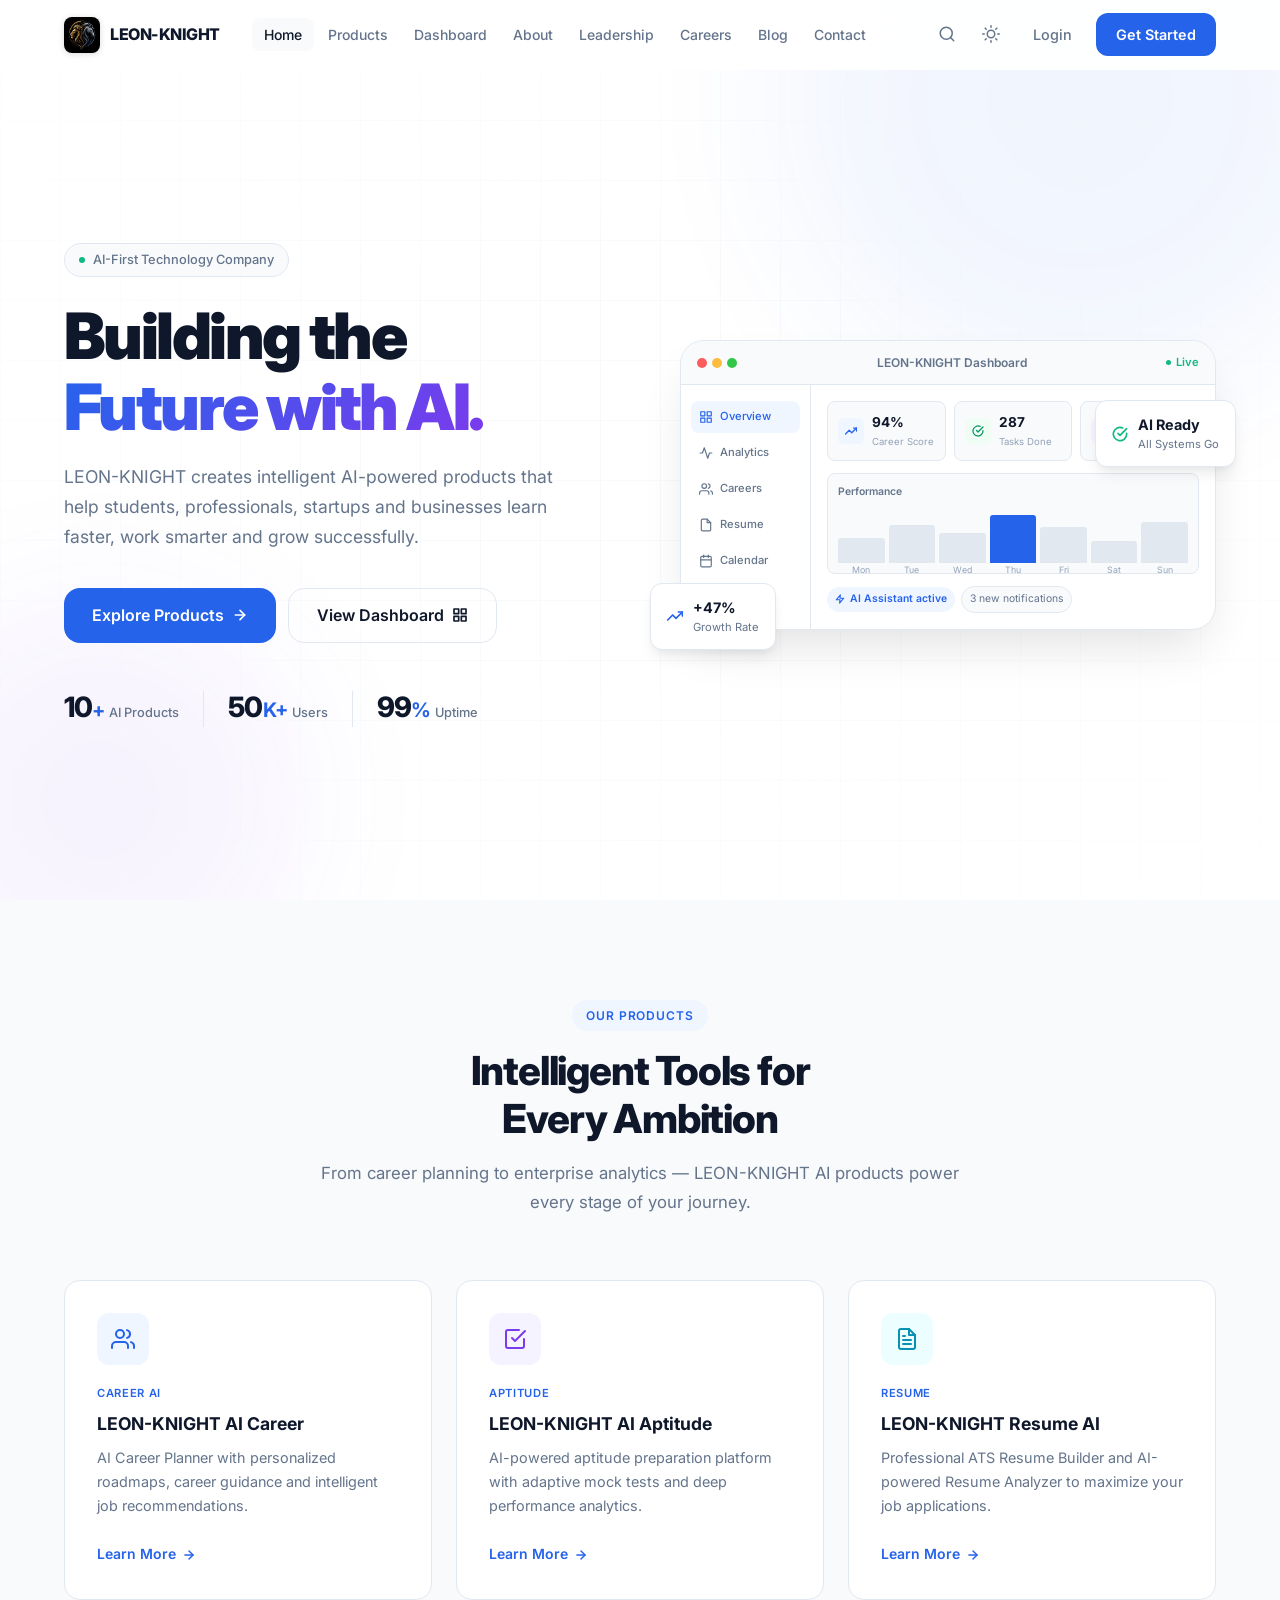
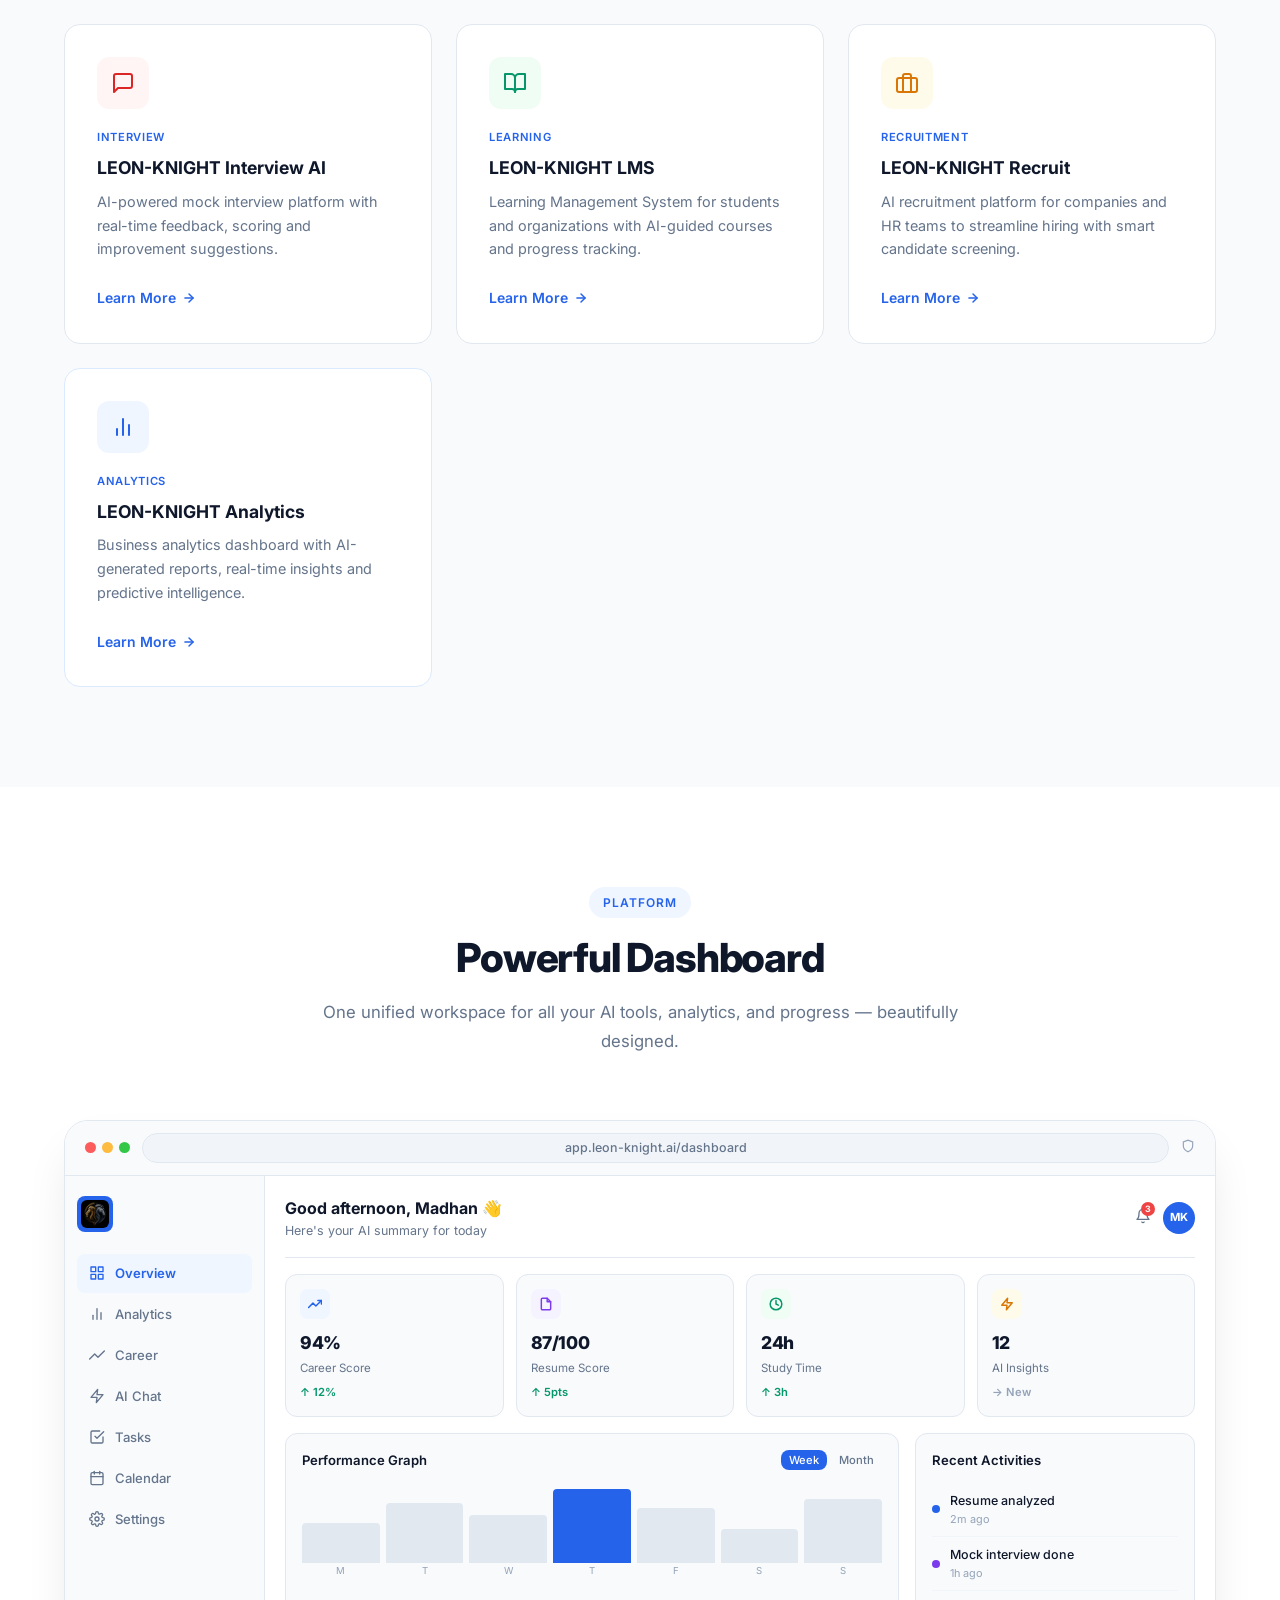
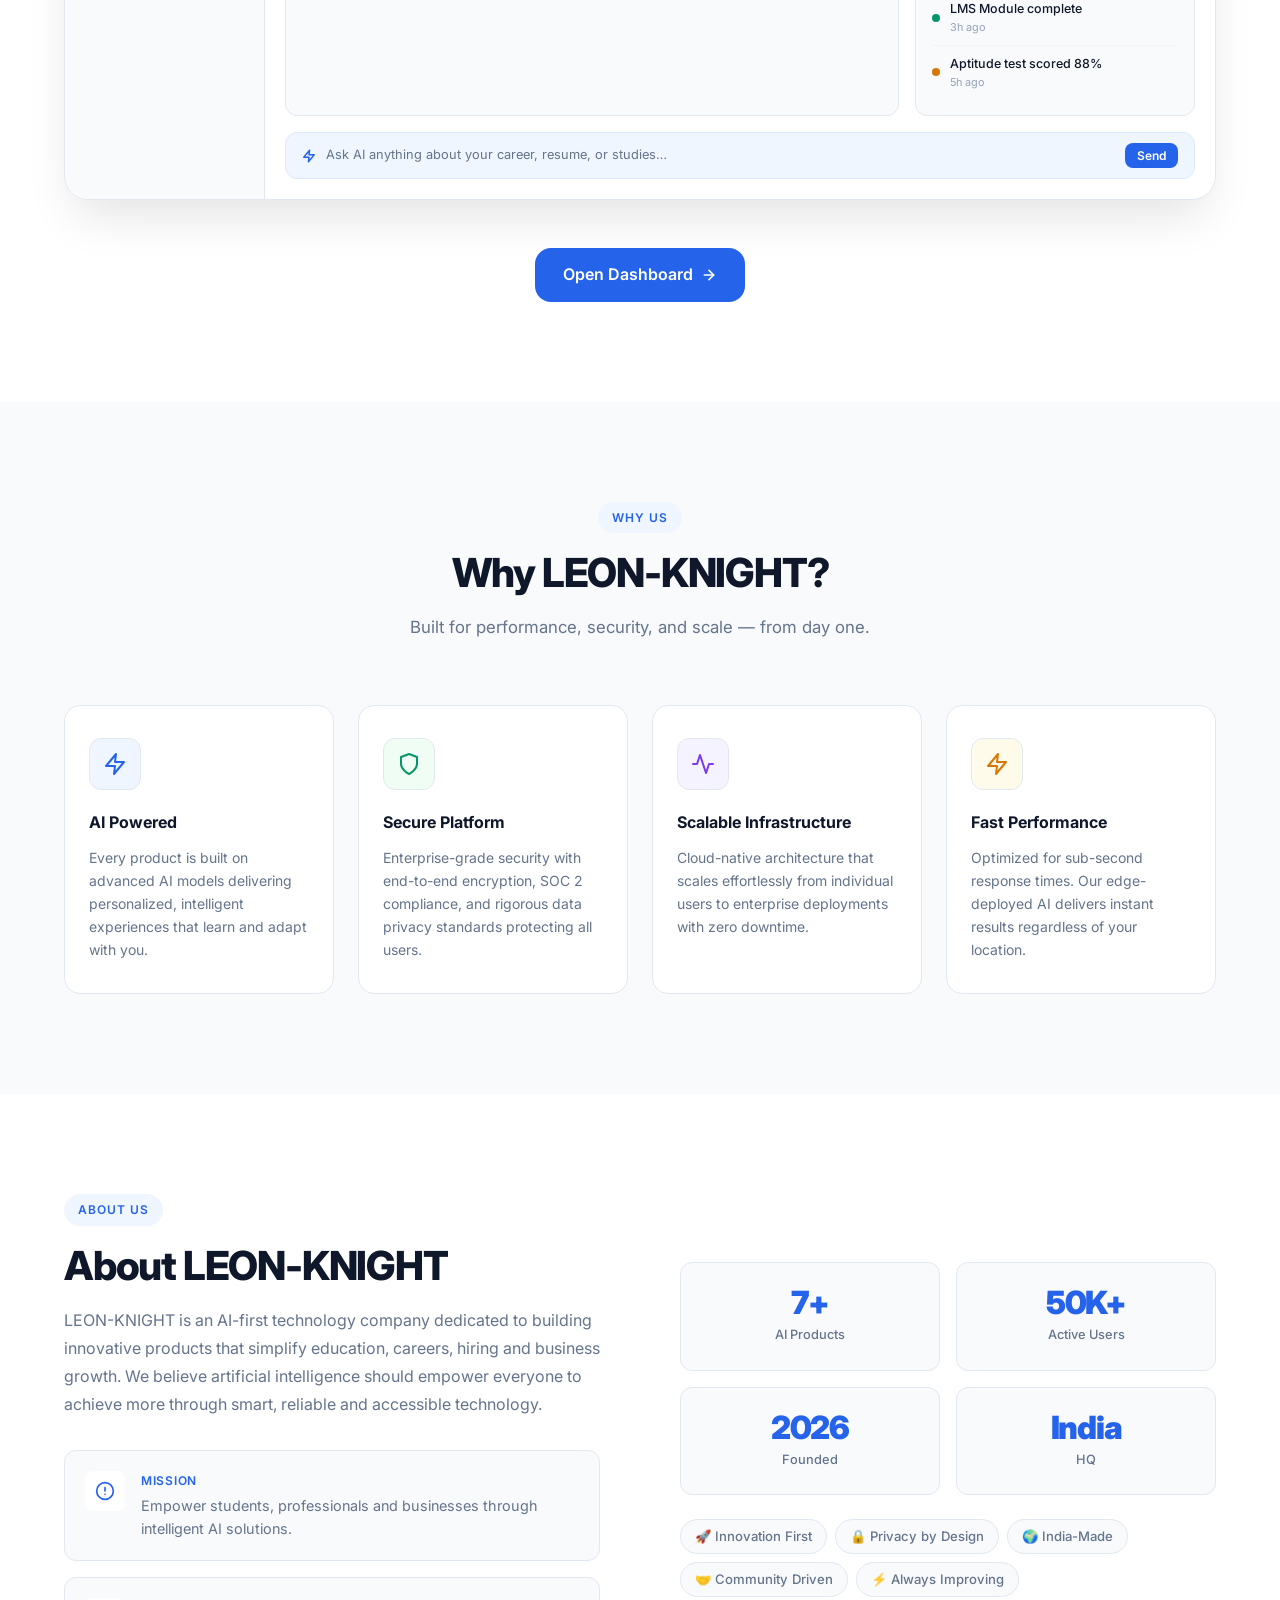
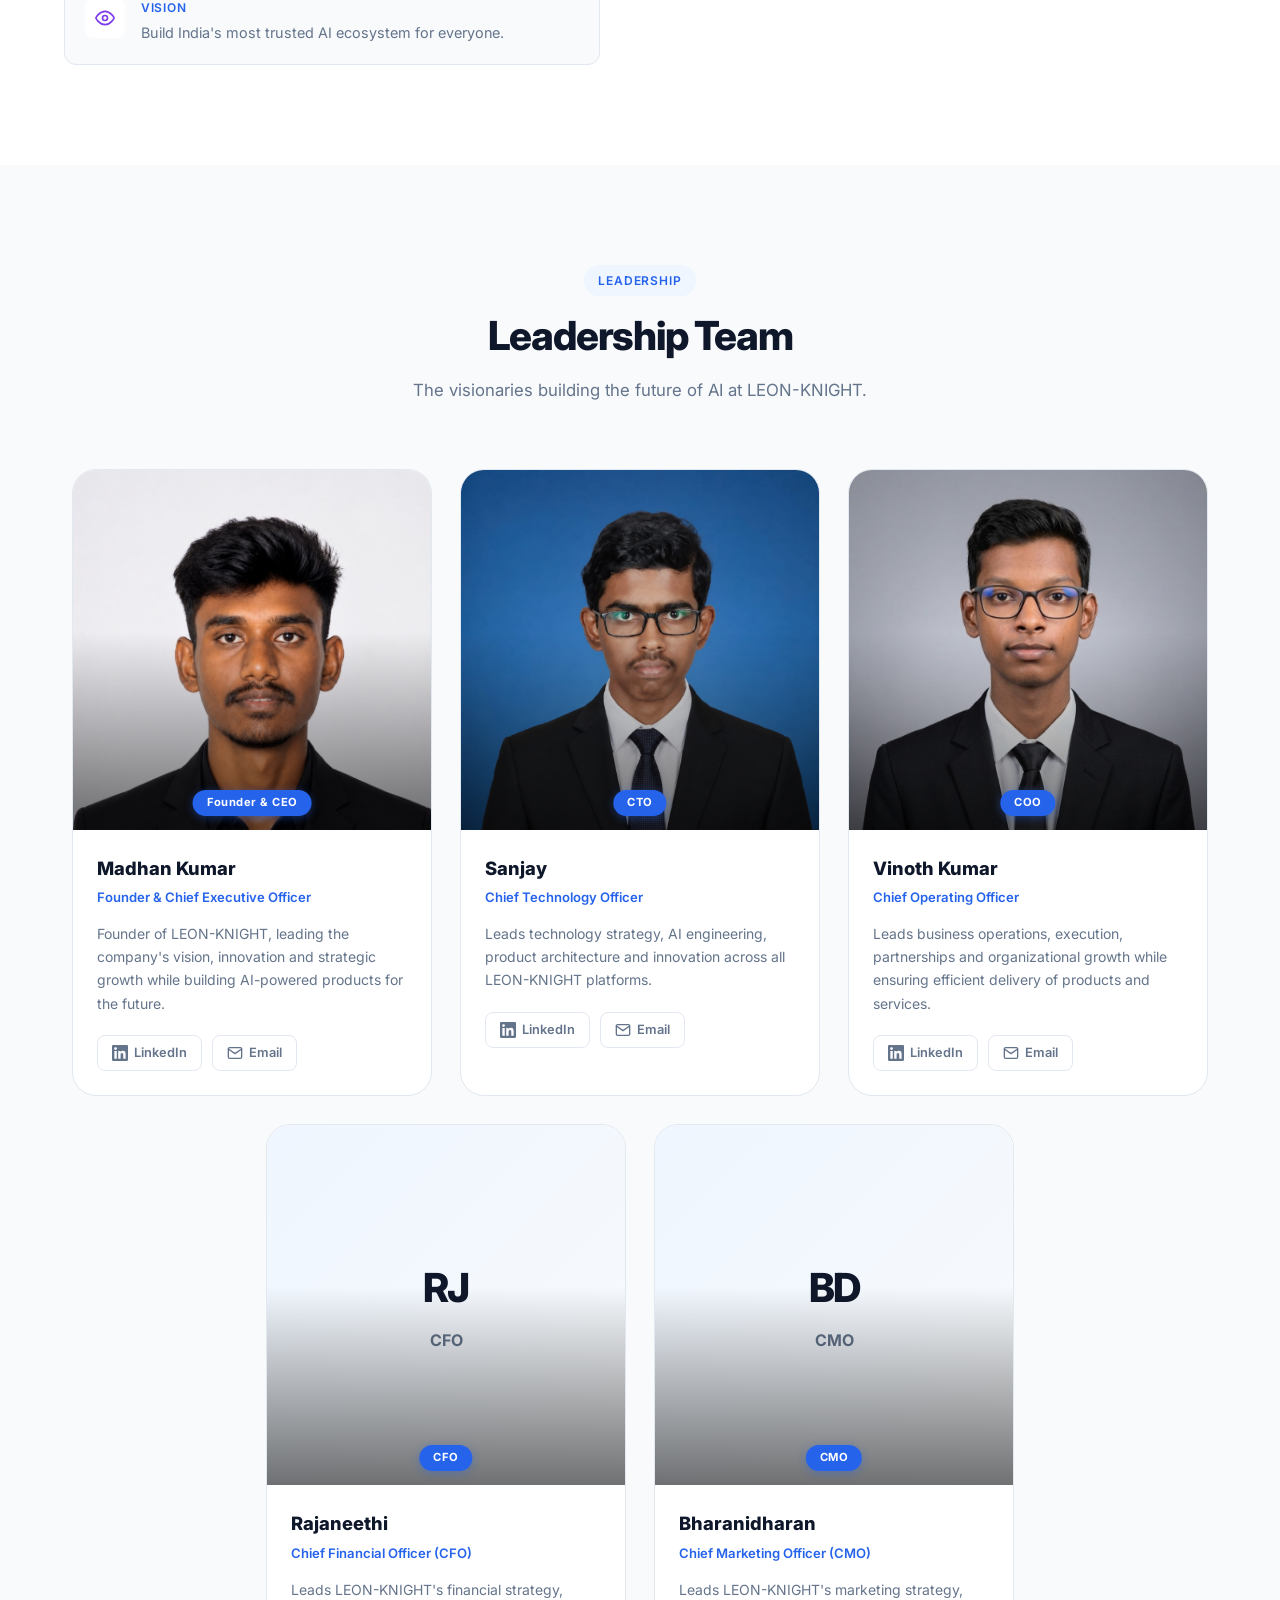
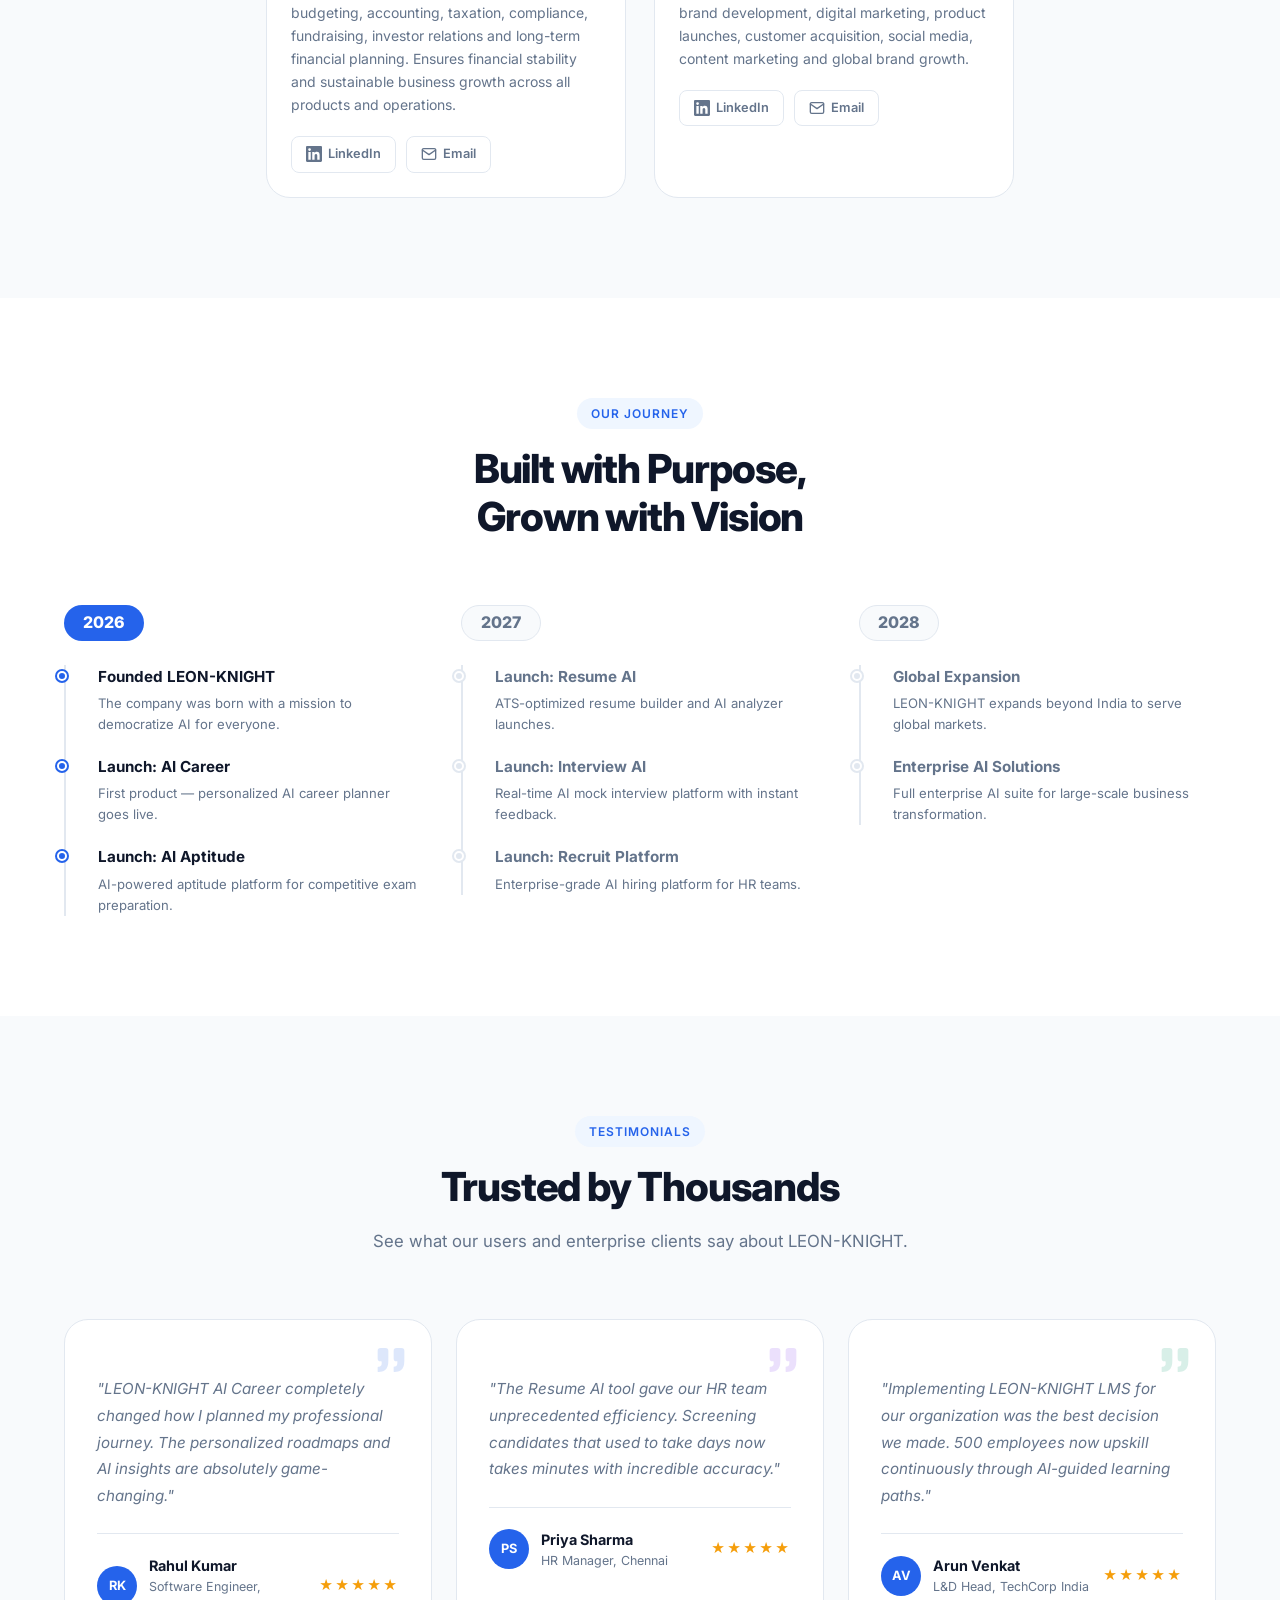
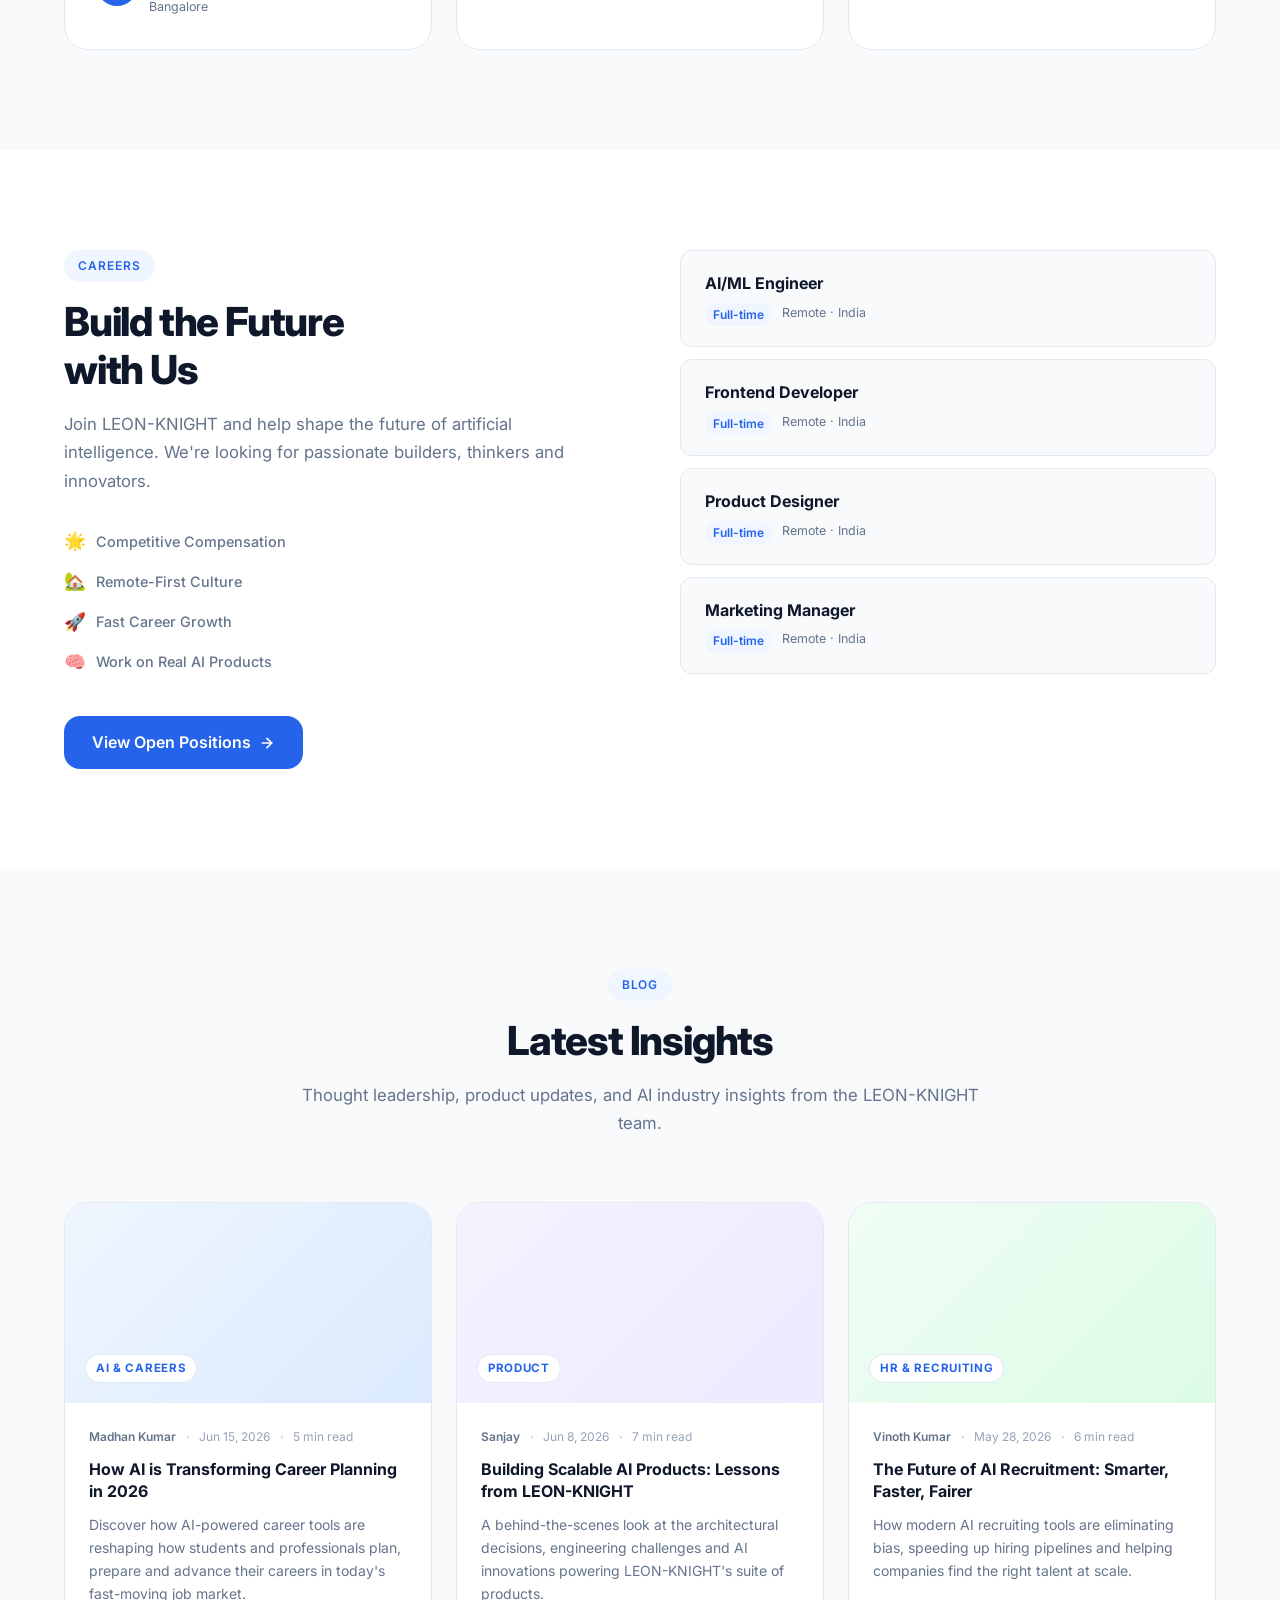
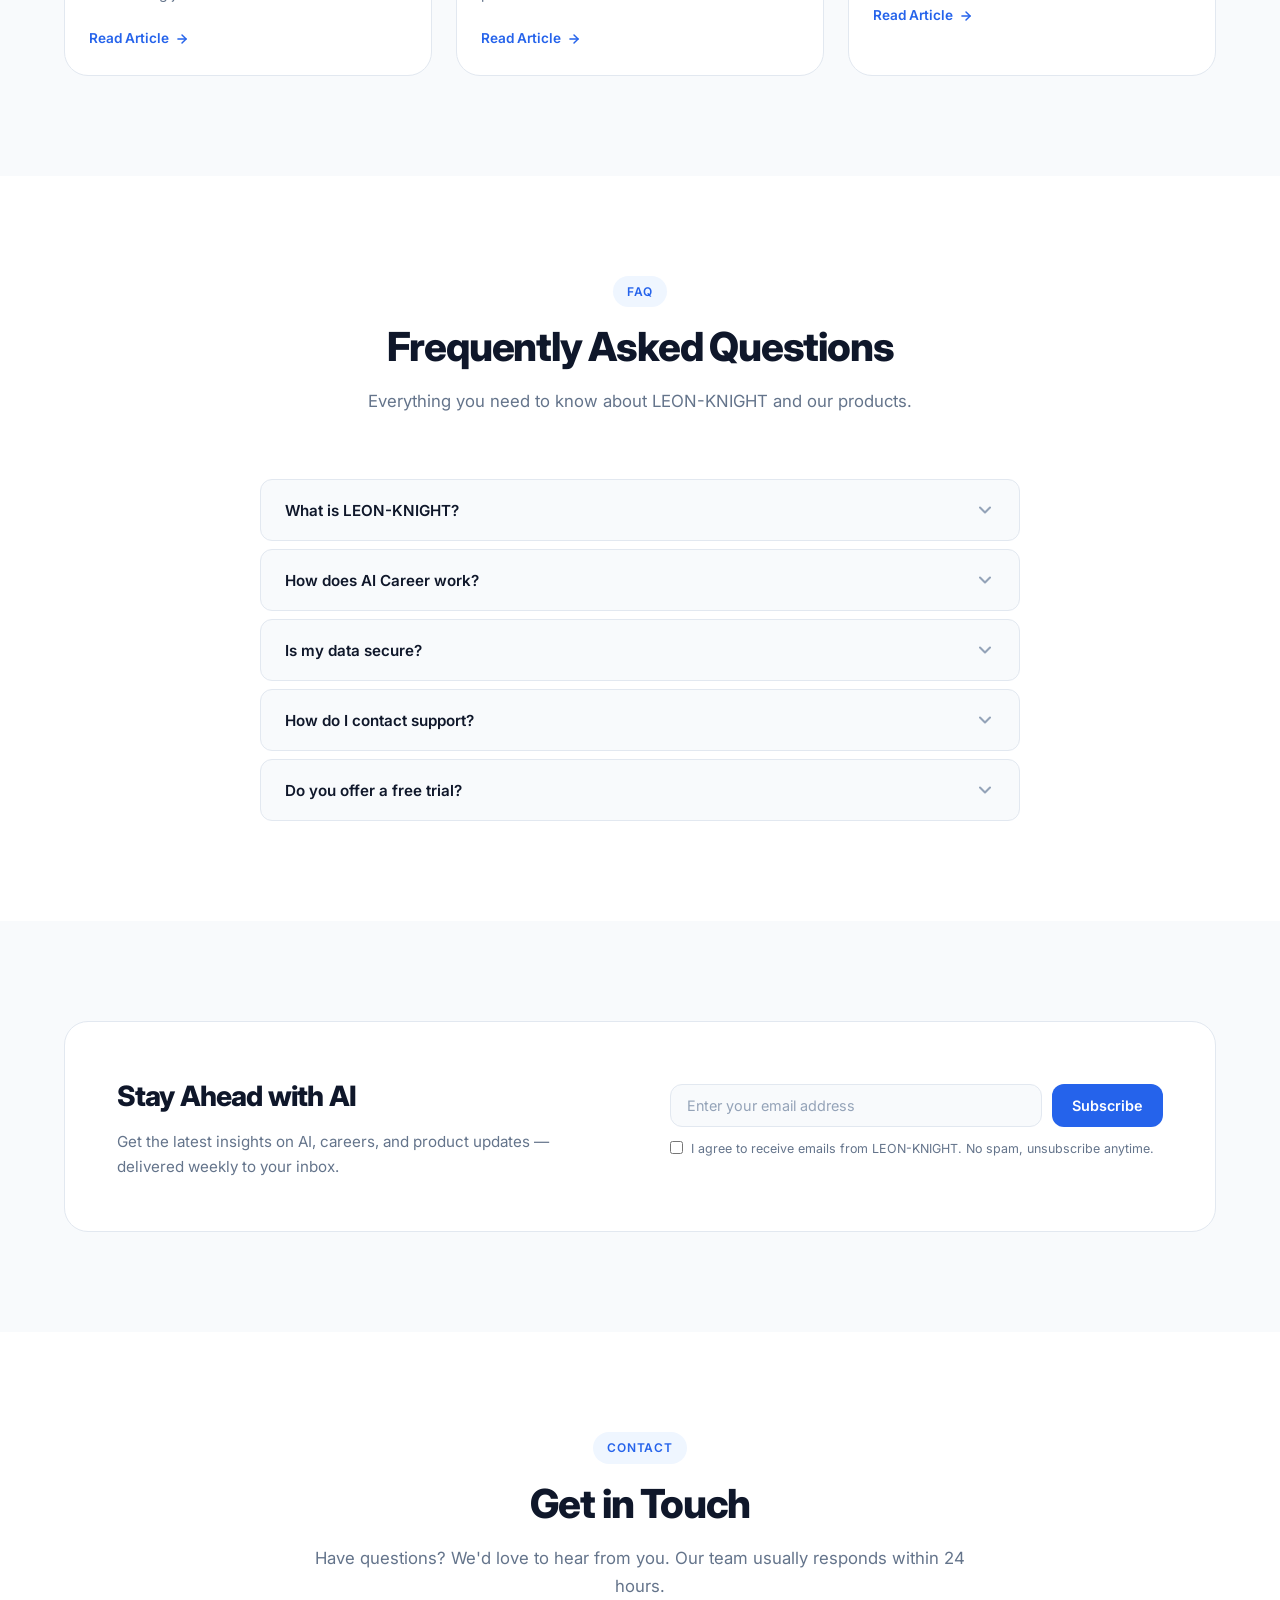
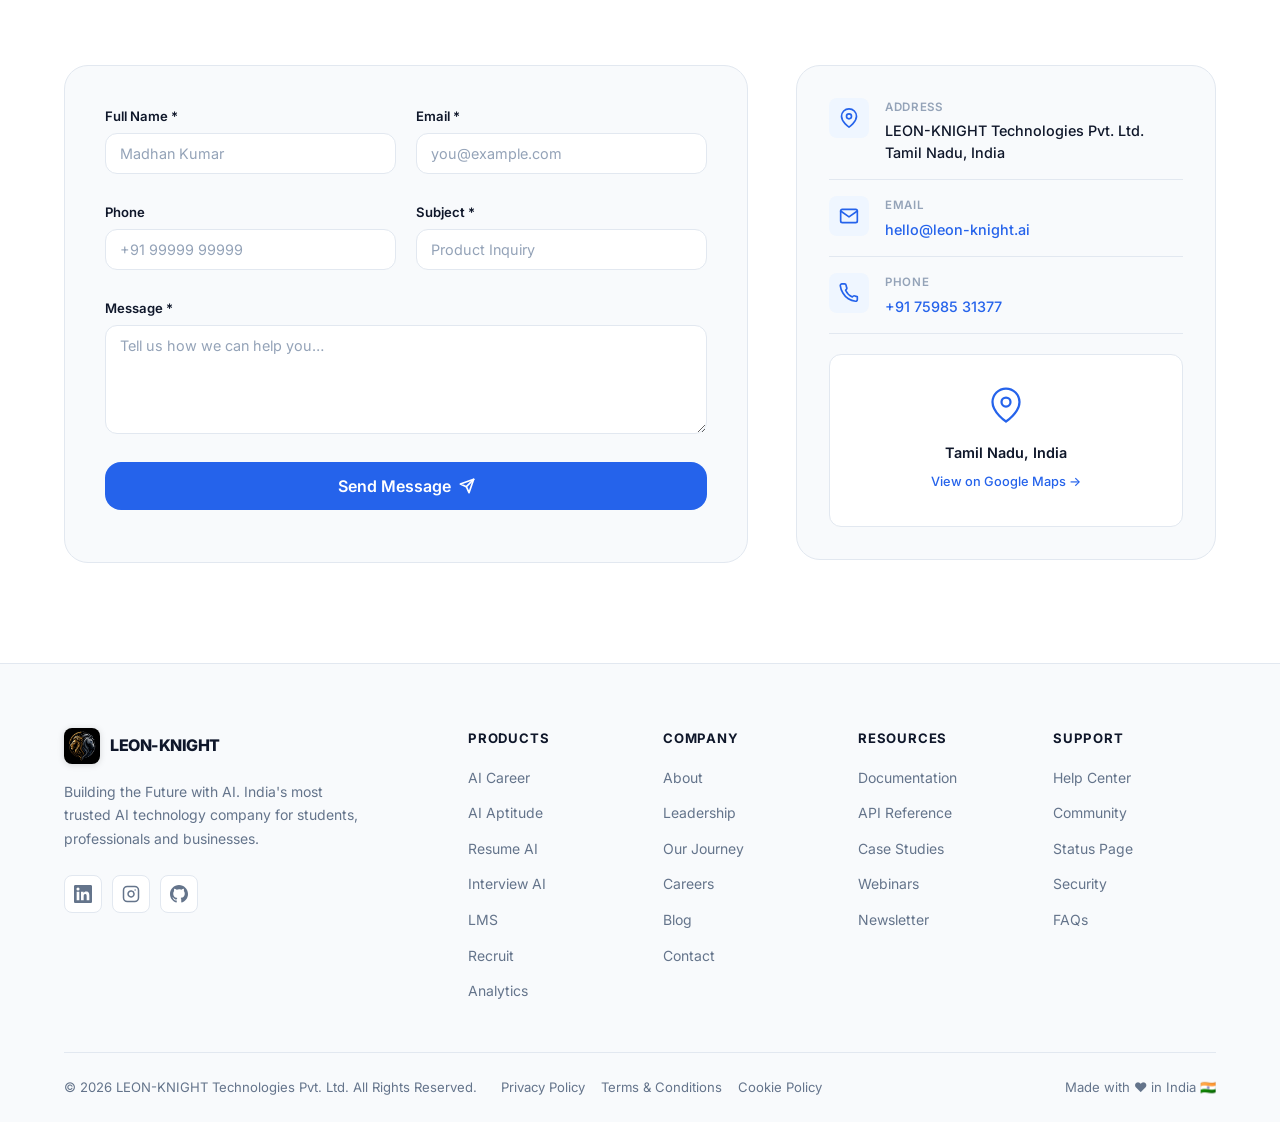
==== commit 31e02e38: "Add CFO and CMO team members to leadership section" ====
--- a/index.html
+++ b/index.html
@@ -657,6 +657,56 @@
             </div>
           </div>
 
+          <div class="leader-card" data-animate="fade-up" data-delay="0">
+            <div class="leader-avatar-wrap">
+              <div class="leader-photo-placeholder">
+                <span class="lp-initials">RJ</span>
+                <span>CFO</span>
+              </div>
+              <div class="leader-badge-role">CFO</div>
+            </div>
+            <div class="leader-info">
+              <h3 class="leader-name">Rajaneethi</h3>
+              <div class="leader-role">Chief Financial Officer (CFO)</div>
+              <p class="leader-bio">Leads LEON-KNIGHT's financial strategy, budgeting, accounting, taxation, compliance, fundraising, investor relations and long-term financial planning. Ensures financial stability and sustainable business growth across all products and operations.</p>
+              <div class="leader-actions">
+                <a href="#" class="leader-btn" aria-label="Rajaneethi LinkedIn">
+                  <svg width="16" height="16" viewBox="0 0 24 24" fill="currentColor"><path d="M20.447 20.452h-3.554v-5.569c0-1.328-.027-3.037-1.852-3.037-1.853 0-2.136 1.445-2.136 2.939v5.667H9.351V9h3.414v1.561h.046c.477-.9 1.637-1.85 3.37-1.85 3.601 0 4.267 2.37 4.267 5.455v6.286zM5.337 7.433a2.062 2.062 0 0 1-2.063-2.065 2.064 2.064 0 1 1 2.063 2.065zm1.782 13.019H3.555V9h3.564v11.452zM22.225 0H1.771C.792 0 0 .774 0 1.729v20.542C0 23.227.792 24 1.771 24h20.451C23.2 24 24 23.227 24 22.271V1.729C24 .774 23.2 0 22.222 0h.003z"/></svg>
+                  LinkedIn
+                </a>
+                <a href="mailto:rajaneethi@leon-knight.ai" class="leader-btn" aria-label="Email Rajaneethi">
+                  <svg width="16" height="16" viewBox="0 0 24 24" fill="none" stroke="currentColor" stroke-width="2" stroke-linecap="round" stroke-linejoin="round"><path d="M4 4h16c1.1 0 2 .9 2 2v12c0 1.1-.9 2-2 2H4c-1.1 0-2-.9-2-2V6c0-1.1.9-2 2-2z"/><polyline points="22,6 12,13 2,6"/></svg>
+                  Email
+                </a>
+              </div>
+            </div>
+          </div>
+
+          <div class="leader-card" data-animate="fade-up" data-delay="120">
+            <div class="leader-avatar-wrap">
+              <div class="leader-photo-placeholder">
+                <span class="lp-initials">BD</span>
+                <span>CMO</span>
+              </div>
+              <div class="leader-badge-role">CMO</div>
+            </div>
+            <div class="leader-info">
+              <h3 class="leader-name">Bharanidharan</h3>
+              <div class="leader-role">Chief Marketing Officer (CMO)</div>
+              <p class="leader-bio">Leads LEON-KNIGHT's marketing strategy, brand development, digital marketing, product launches, customer acquisition, social media, content marketing and global brand growth.</p>
+              <div class="leader-actions">
+                <a href="#" class="leader-btn" aria-label="Bharanidharan LinkedIn">
+                  <svg width="16" height="16" viewBox="0 0 24 24" fill="currentColor"><path d="M20.447 20.452h-3.554v-5.569c0-1.328-.027-3.037-1.852-3.037-1.853 0-2.136 1.445-2.136 2.939v5.667H9.351V9h3.414v1.561h.046c.477-.9 1.637-1.85 3.37-1.85 3.601 0 4.267 2.37 4.267 5.455v6.286zM5.337 7.433a2.062 2.062 0 0 1-2.063-2.065 2.064 2.064 0 1 1 2.063 2.065zm1.782 13.019H3.555V9h3.564v11.452zM22.225 0H1.771C.792 0 0 .774 0 1.729v20.542C0 23.227.792 24 1.771 24h20.451C23.2 24 24 23.227 24 22.271V1.729C24 .774 23.2 0 22.222 0h.003z"/></svg>
+                  LinkedIn
+                </a>
+                <a href="mailto:bharanidharan@leon-knight.ai" class="leader-btn" aria-label="Email Bharanidharan">
+                  <svg width="16" height="16" viewBox="0 0 24 24" fill="none" stroke="currentColor" stroke-width="2" stroke-linecap="round" stroke-linejoin="round"><path d="M4 4h16c1.1 0 2 .9 2 2v12c0 1.1-.9 2-2 2H4c-1.1 0-2-.9-2-2V6c0-1.1.9-2 2-2z"/><polyline points="22,6 12,13 2,6"/></svg>
+                  Email
+                </a>
+              </div>
+            </div>
+          </div>
+
         </div>
       </div>
     </section>
--- a/style.css
+++ b/style.css
@@ -1184,9 +1184,16 @@
    LEADERSHIP
    ========================================== */
 .leadership-section { background: var(--bg-secondary); }
-.leadership-grid { display: grid; grid-template-columns: repeat(3, 1fr); gap: 28px; }
+.leadership-grid {
+  display: flex;
+  flex-wrap: wrap;
+  gap: 28px;
+  justify-content: center;
+}
 
 .leader-card {
+  flex: 1 1 340px;
+  max-width: 360px;
   background: var(--bg);
   border: 1px solid var(--border);
   border-radius: var(--radius-xl);
@@ -1194,6 +1201,28 @@
   transition: transform var(--transition), box-shadow var(--transition);
 }
 .leader-card:hover { transform: translateY(-4px); box-shadow: var(--shadow-xl); }
+
+.leader-photo-placeholder {
+  width: 100%;
+  height: 100%;
+  background: linear-gradient(135deg, var(--accent-light) 0%, var(--bg-secondary) 100%);
+  display: flex;
+  flex-direction: column;
+  align-items: center;
+  justify-content: center;
+  color: var(--text-secondary);
+  font-weight: 700;
+  gap: 8px;
+}
+.leader-photo-placeholder svg {
+  color: var(--accent);
+}
+.leader-photo-placeholder .lp-initials {
+  font-size: 2.5rem;
+  font-weight: 800;
+  color: var(--text-primary);
+  letter-spacing: -0.04em;
+}
 
 .leader-avatar-wrap {
   position: relative;
@@ -1729,7 +1758,6 @@
   .hero-visual { display: none; }
   .products-grid { grid-template-columns: repeat(2, 1fr); }
   .about-grid { grid-template-columns: 1fr; gap: 48px; }
-  .leadership-grid { grid-template-columns: 1fr 1fr; }
   .timeline { grid-template-columns: 1fr; }
   .testimonials-grid { grid-template-columns: 1fr; }
   .careers-inner { grid-template-columns: 1fr; gap: 40px; }
@@ -1747,7 +1775,6 @@
   .section { padding: 64px 0; }
   .section-header { margin-bottom: 40px; }
   .products-grid { grid-template-columns: 1fr; }
-  .leadership-grid { grid-template-columns: 1fr; }
   .why-grid { grid-template-columns: 1fr; }
   .form-row { grid-template-columns: 1fr; }
   .contact-form { padding: 24px; }
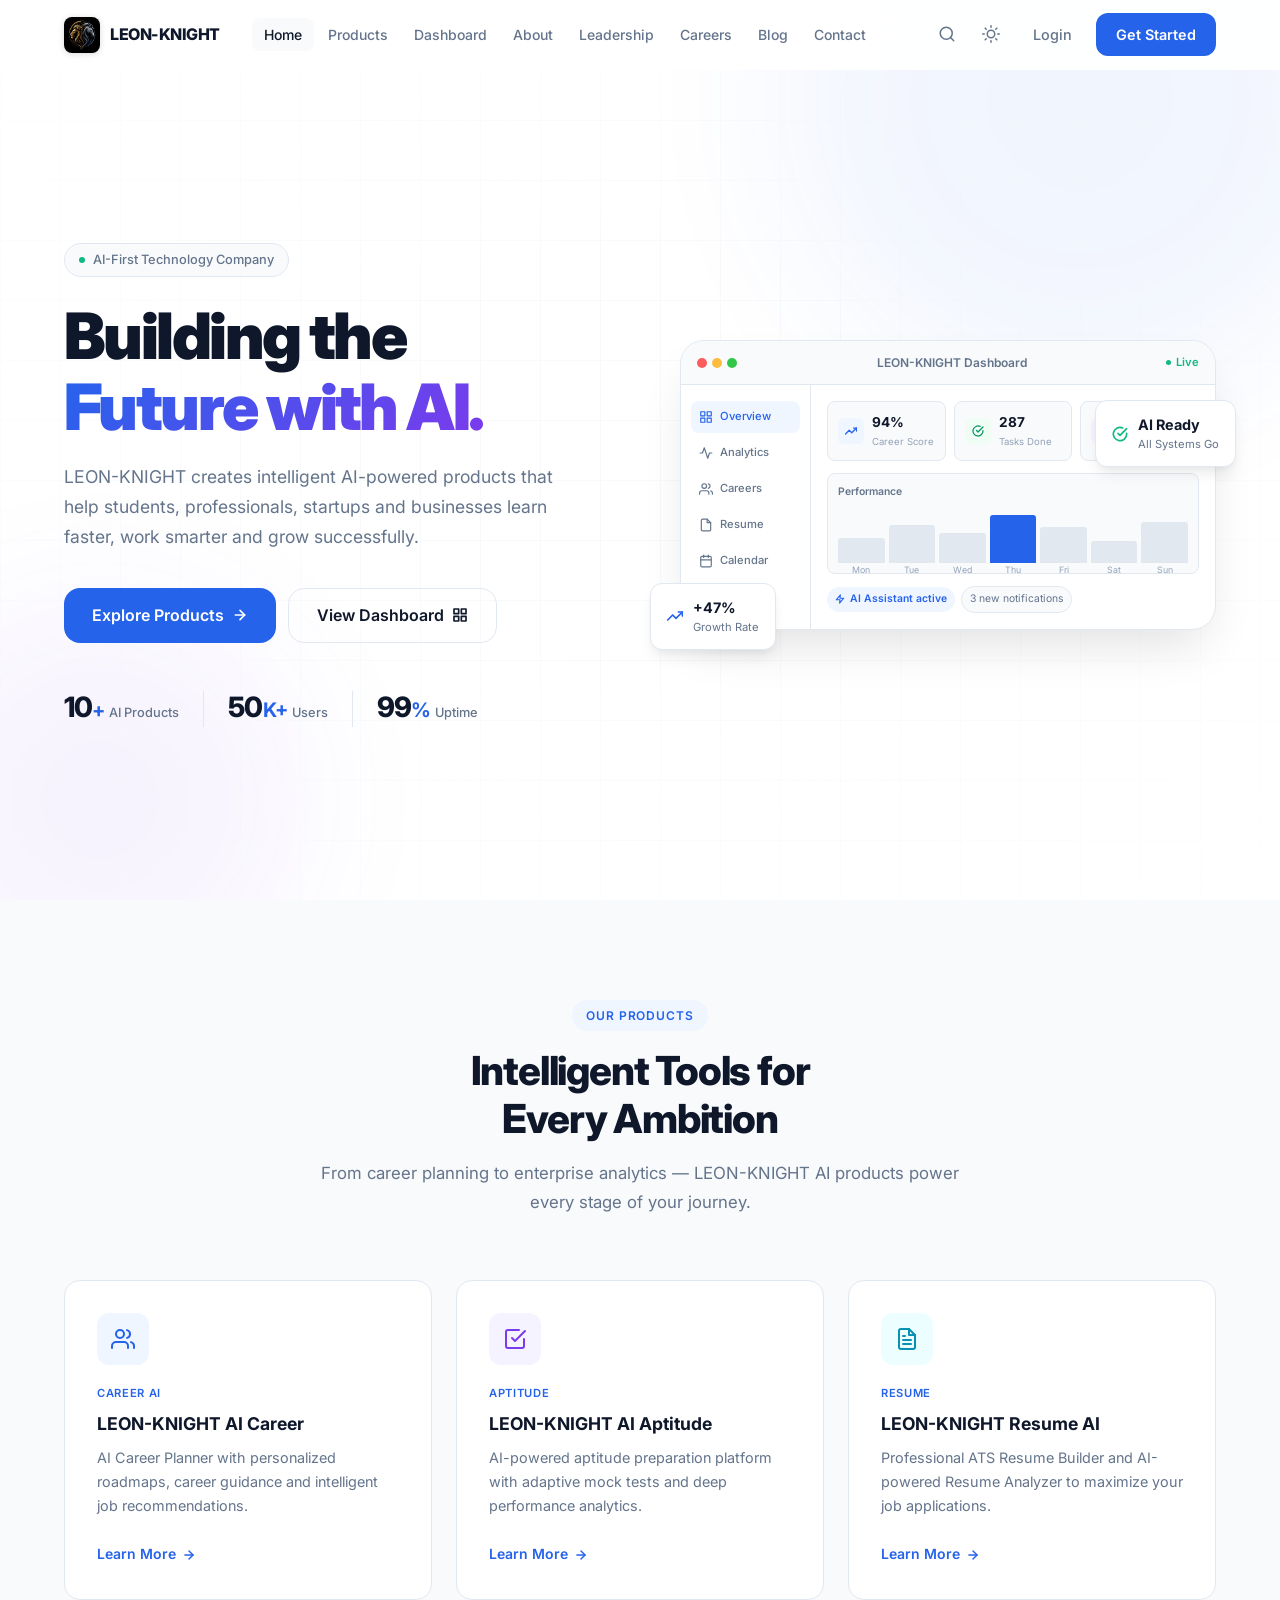
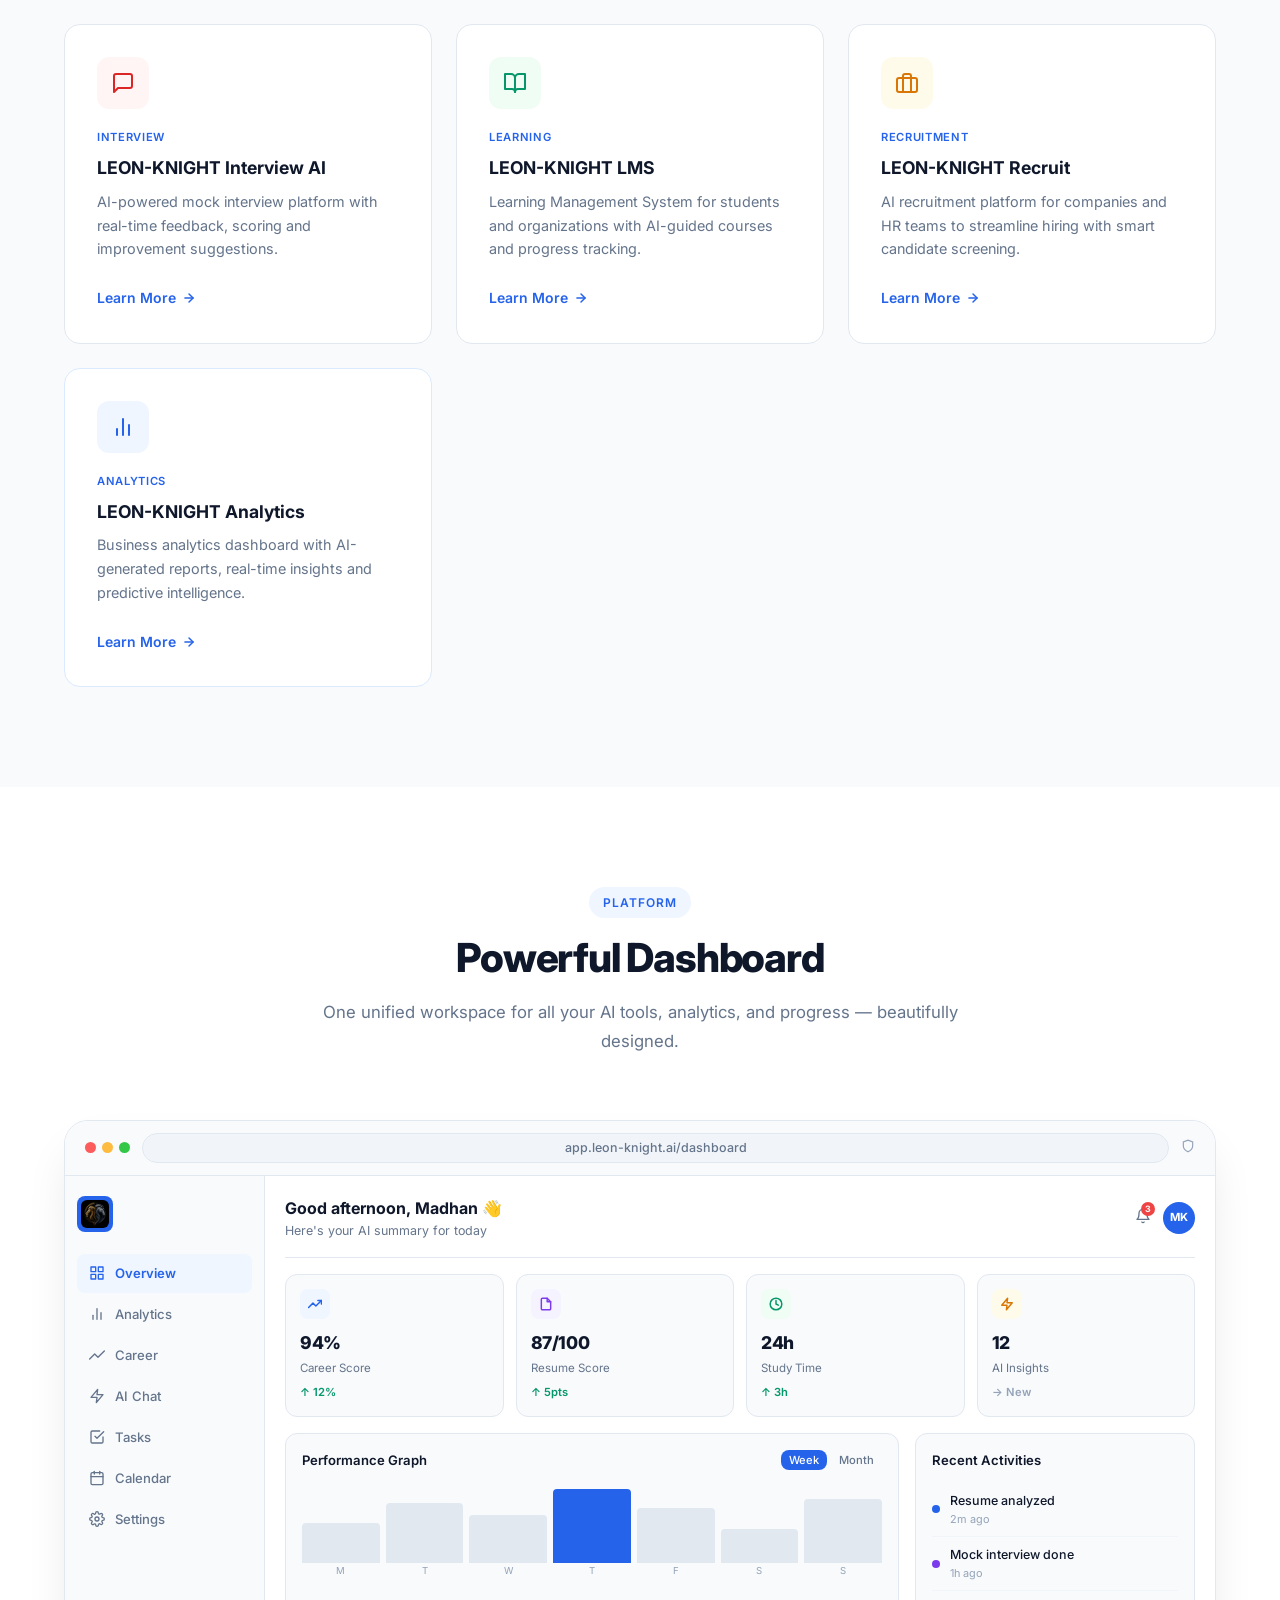
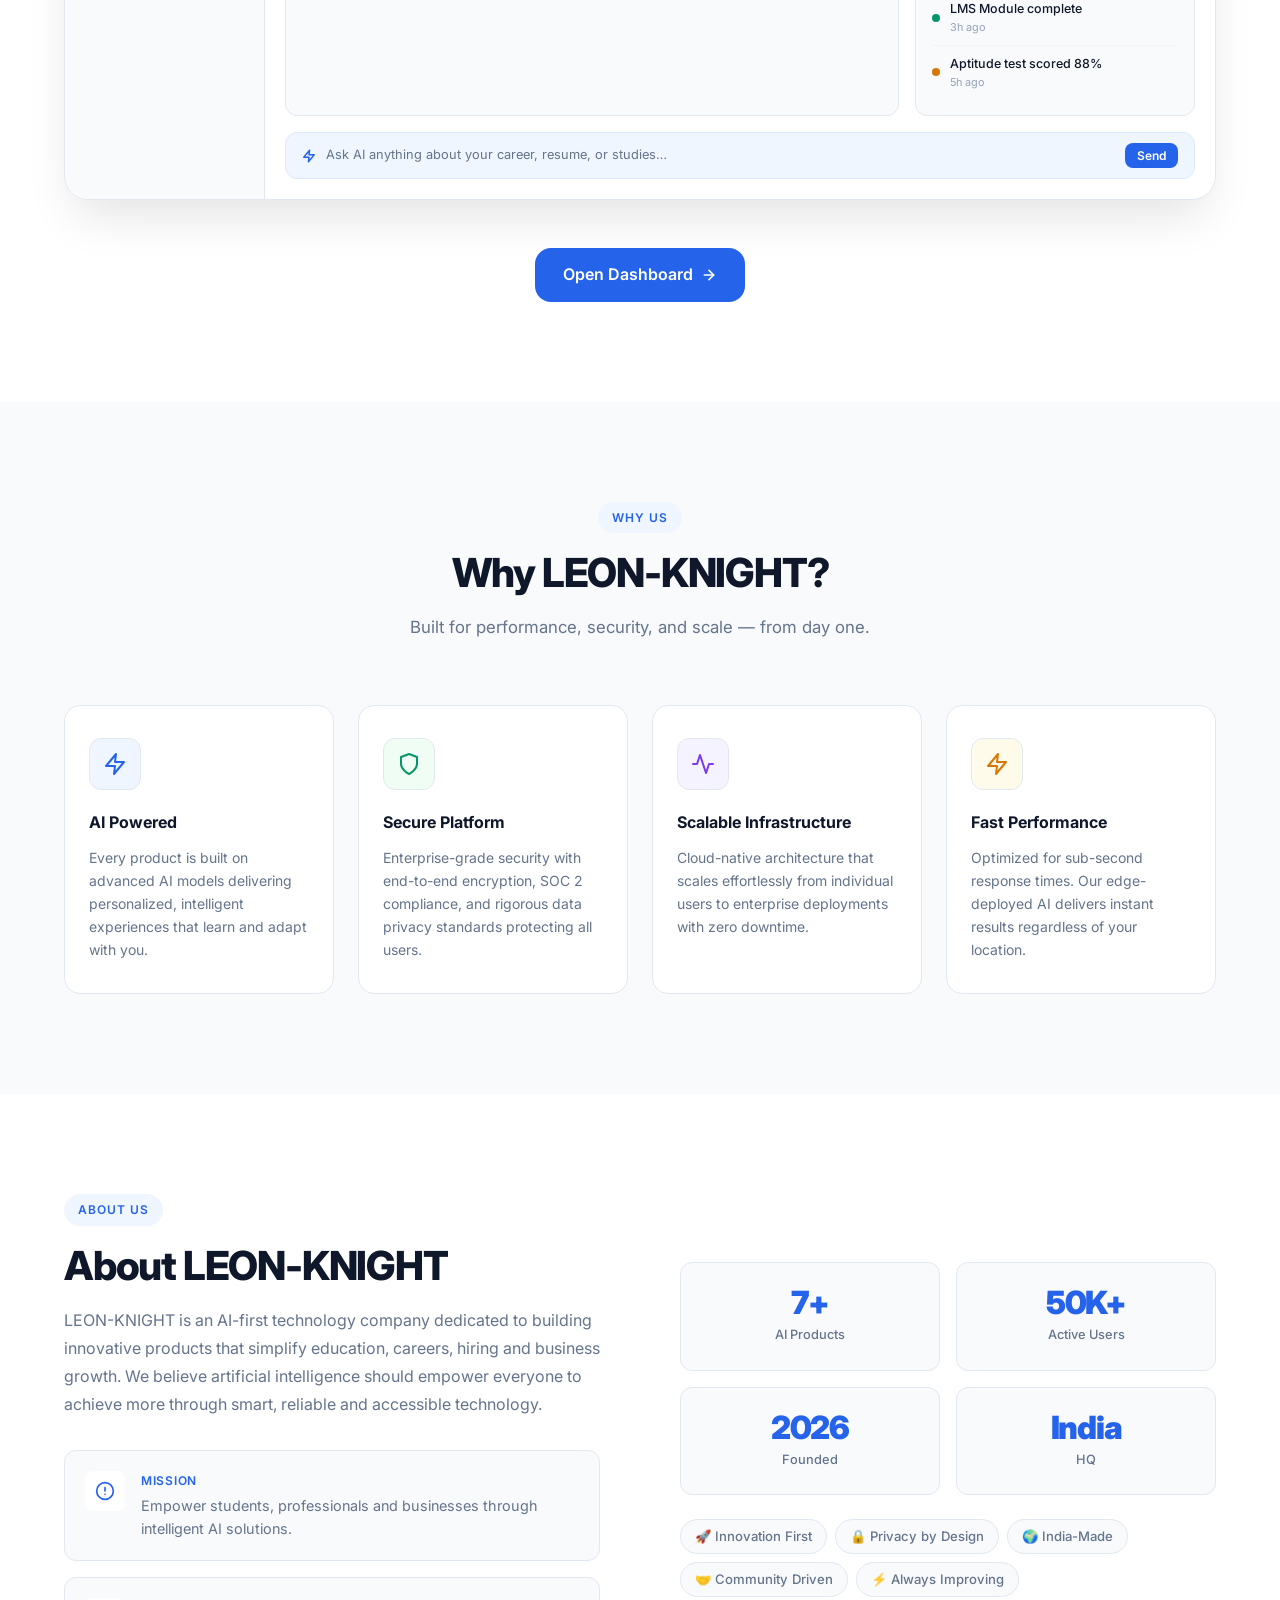
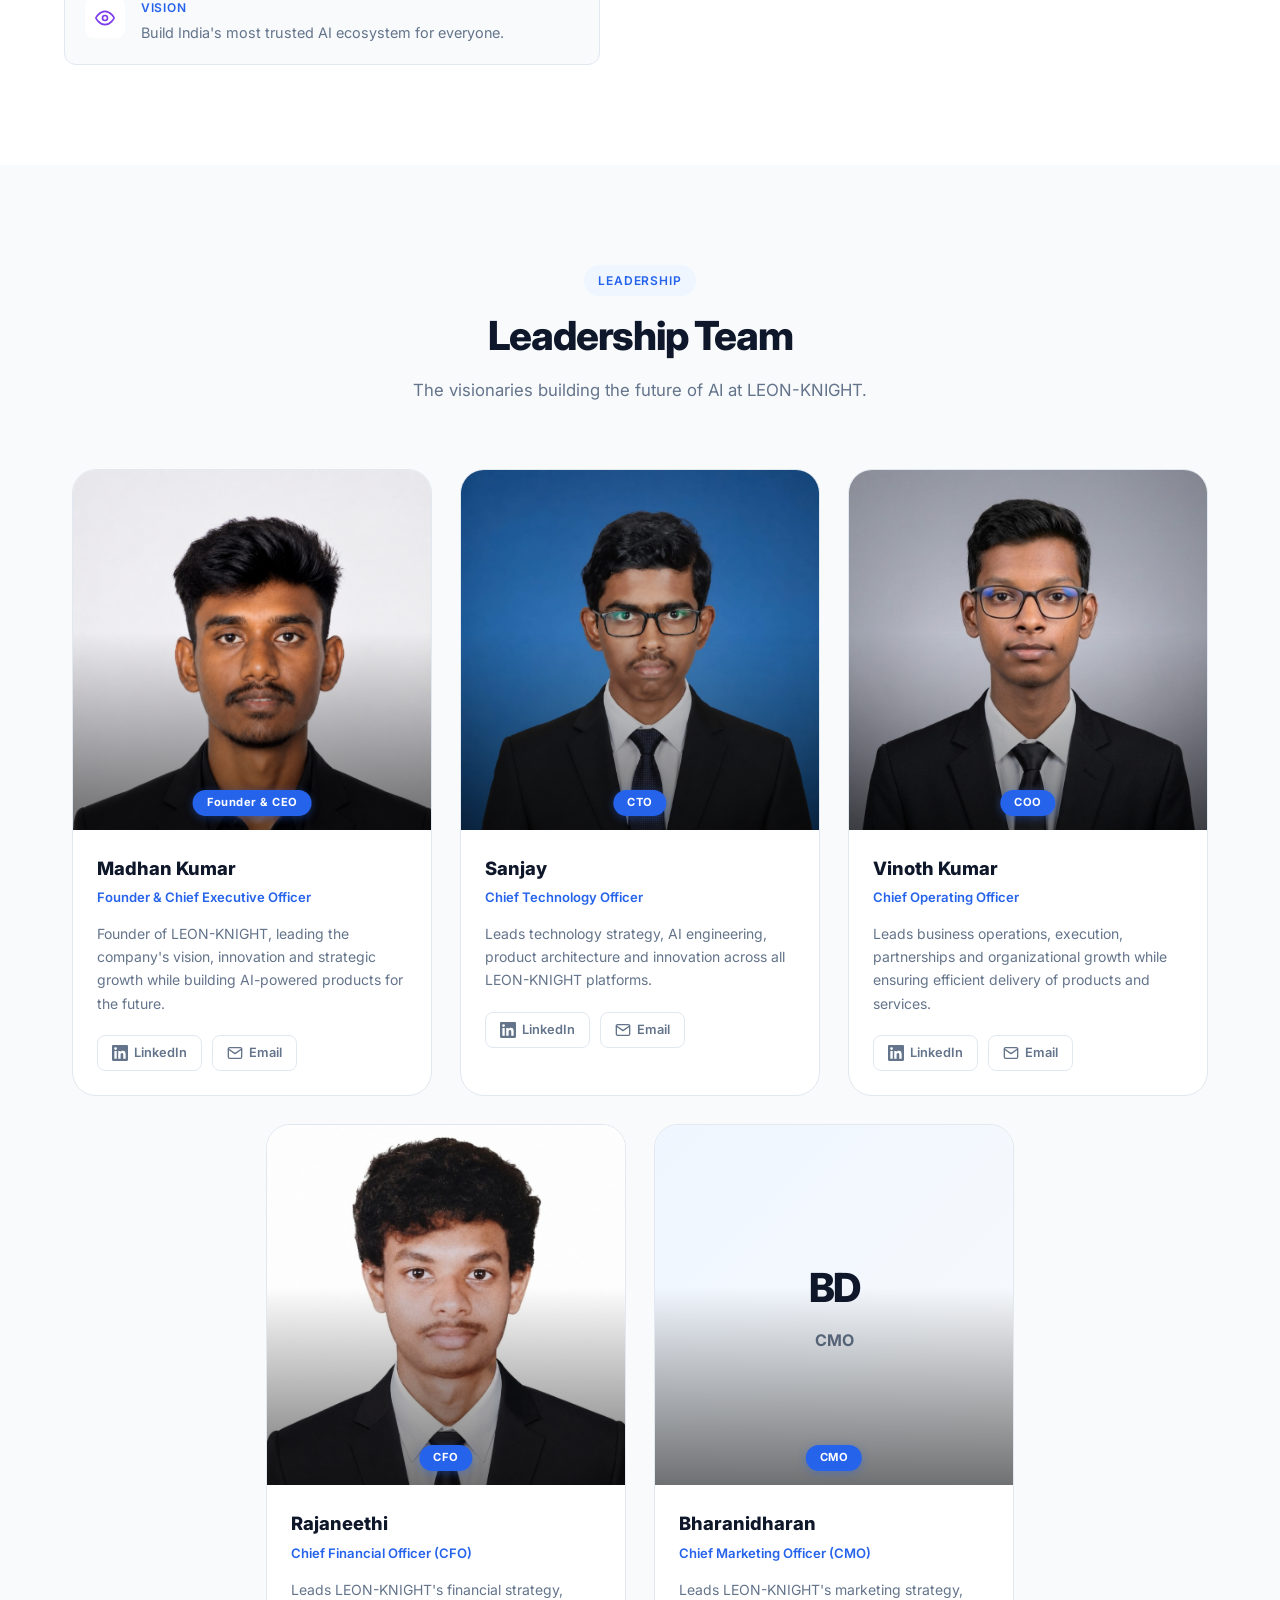
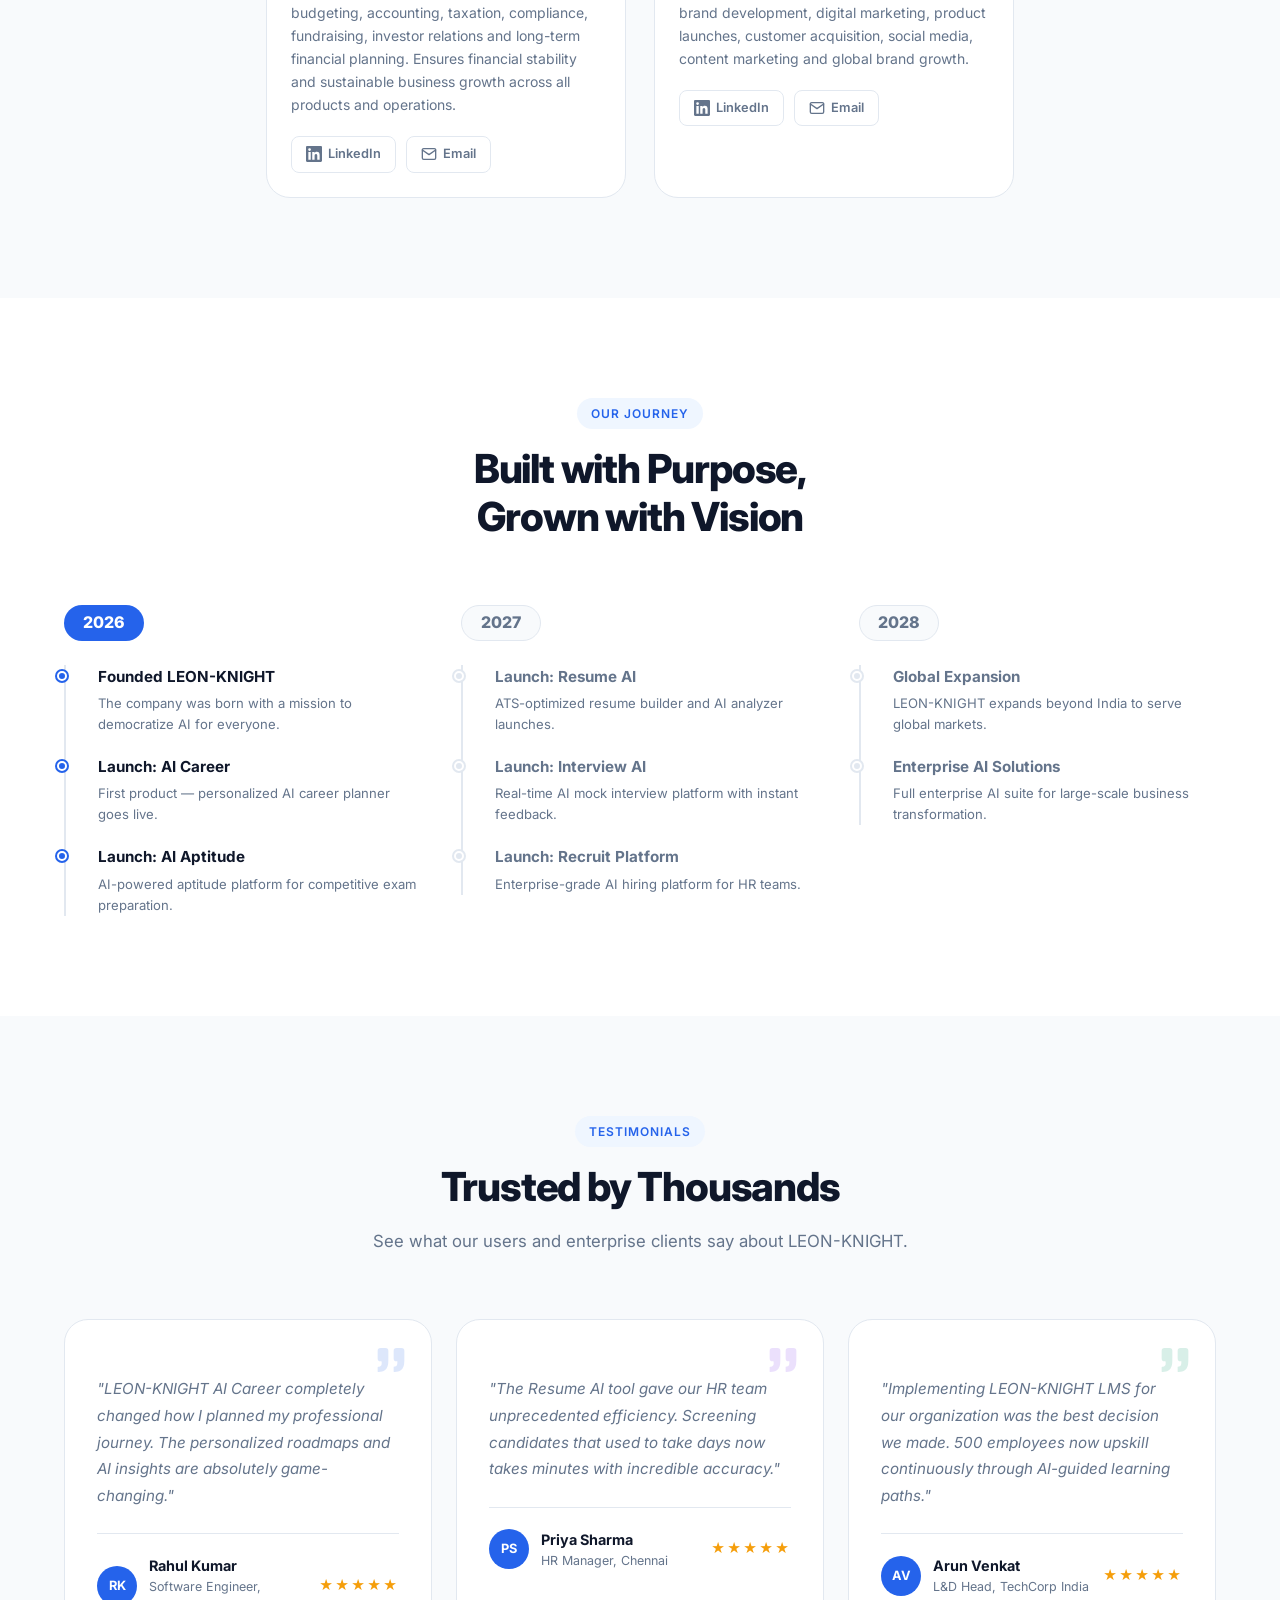
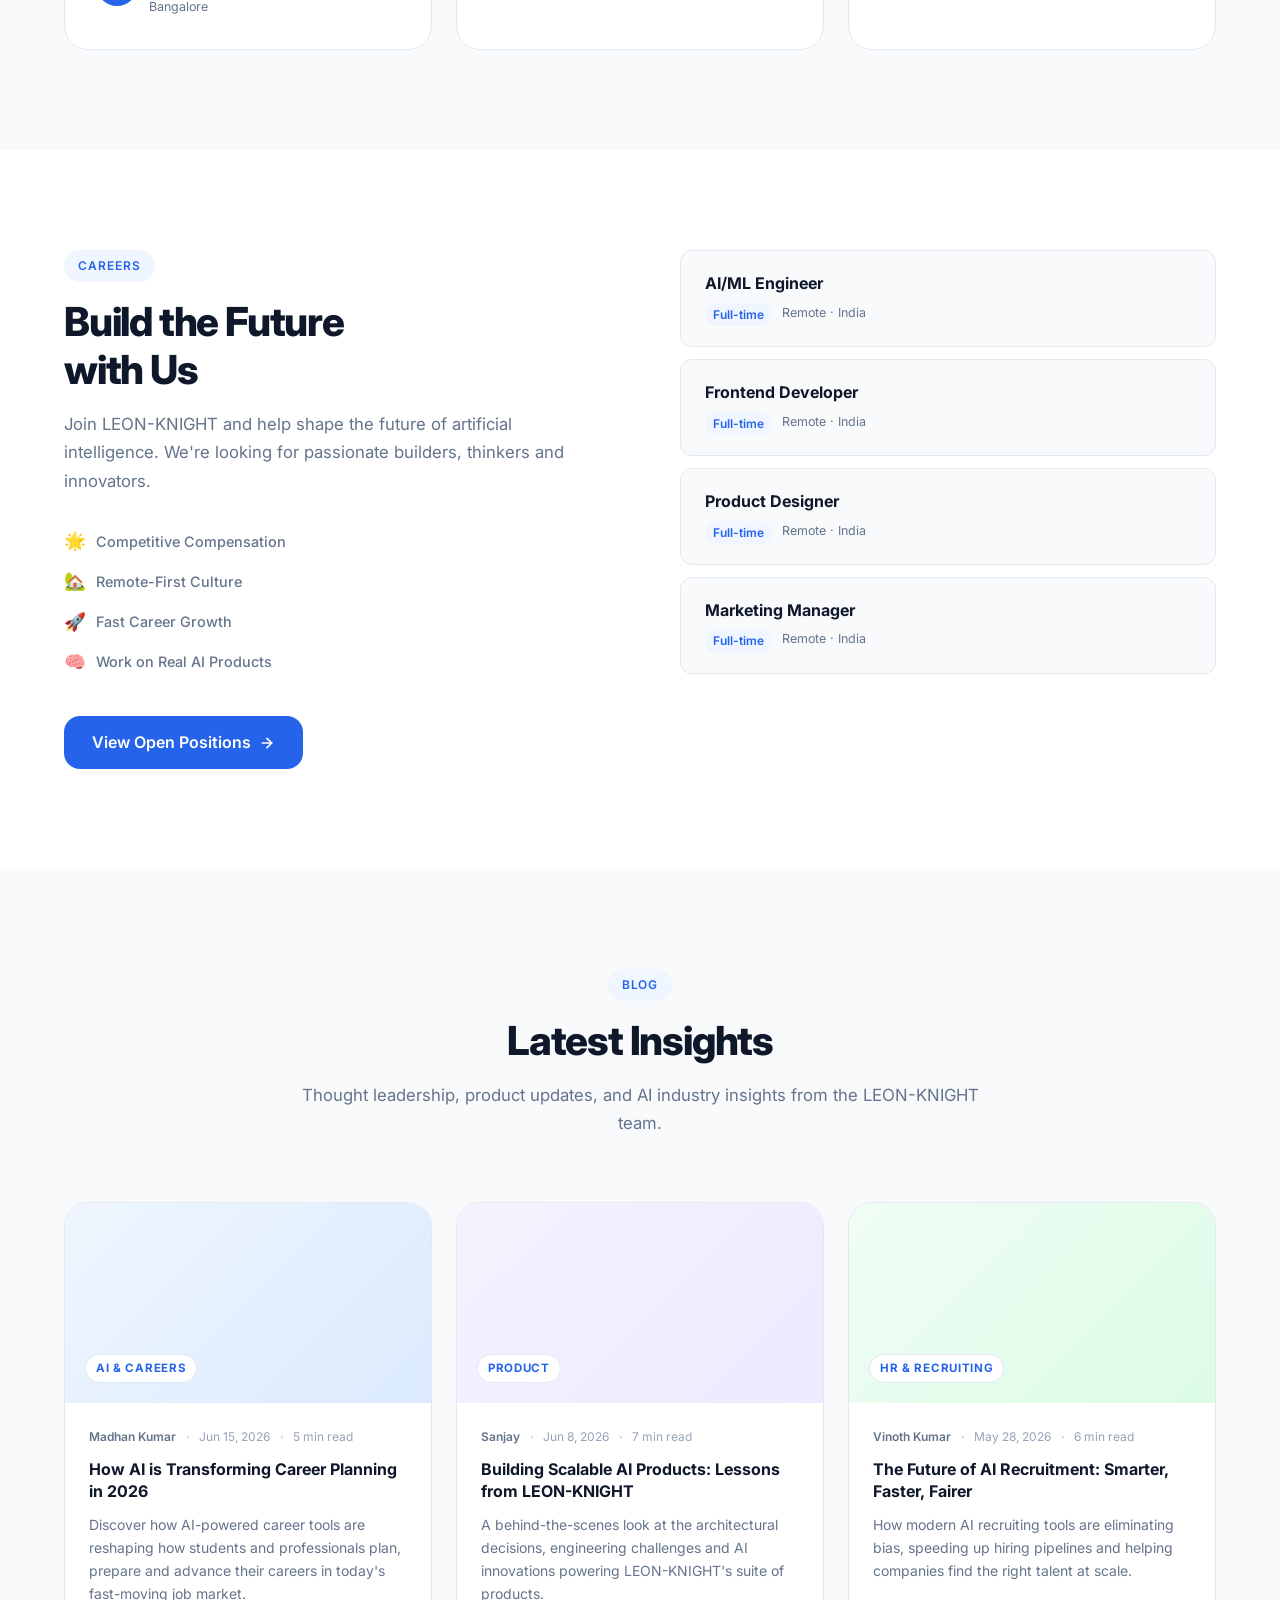
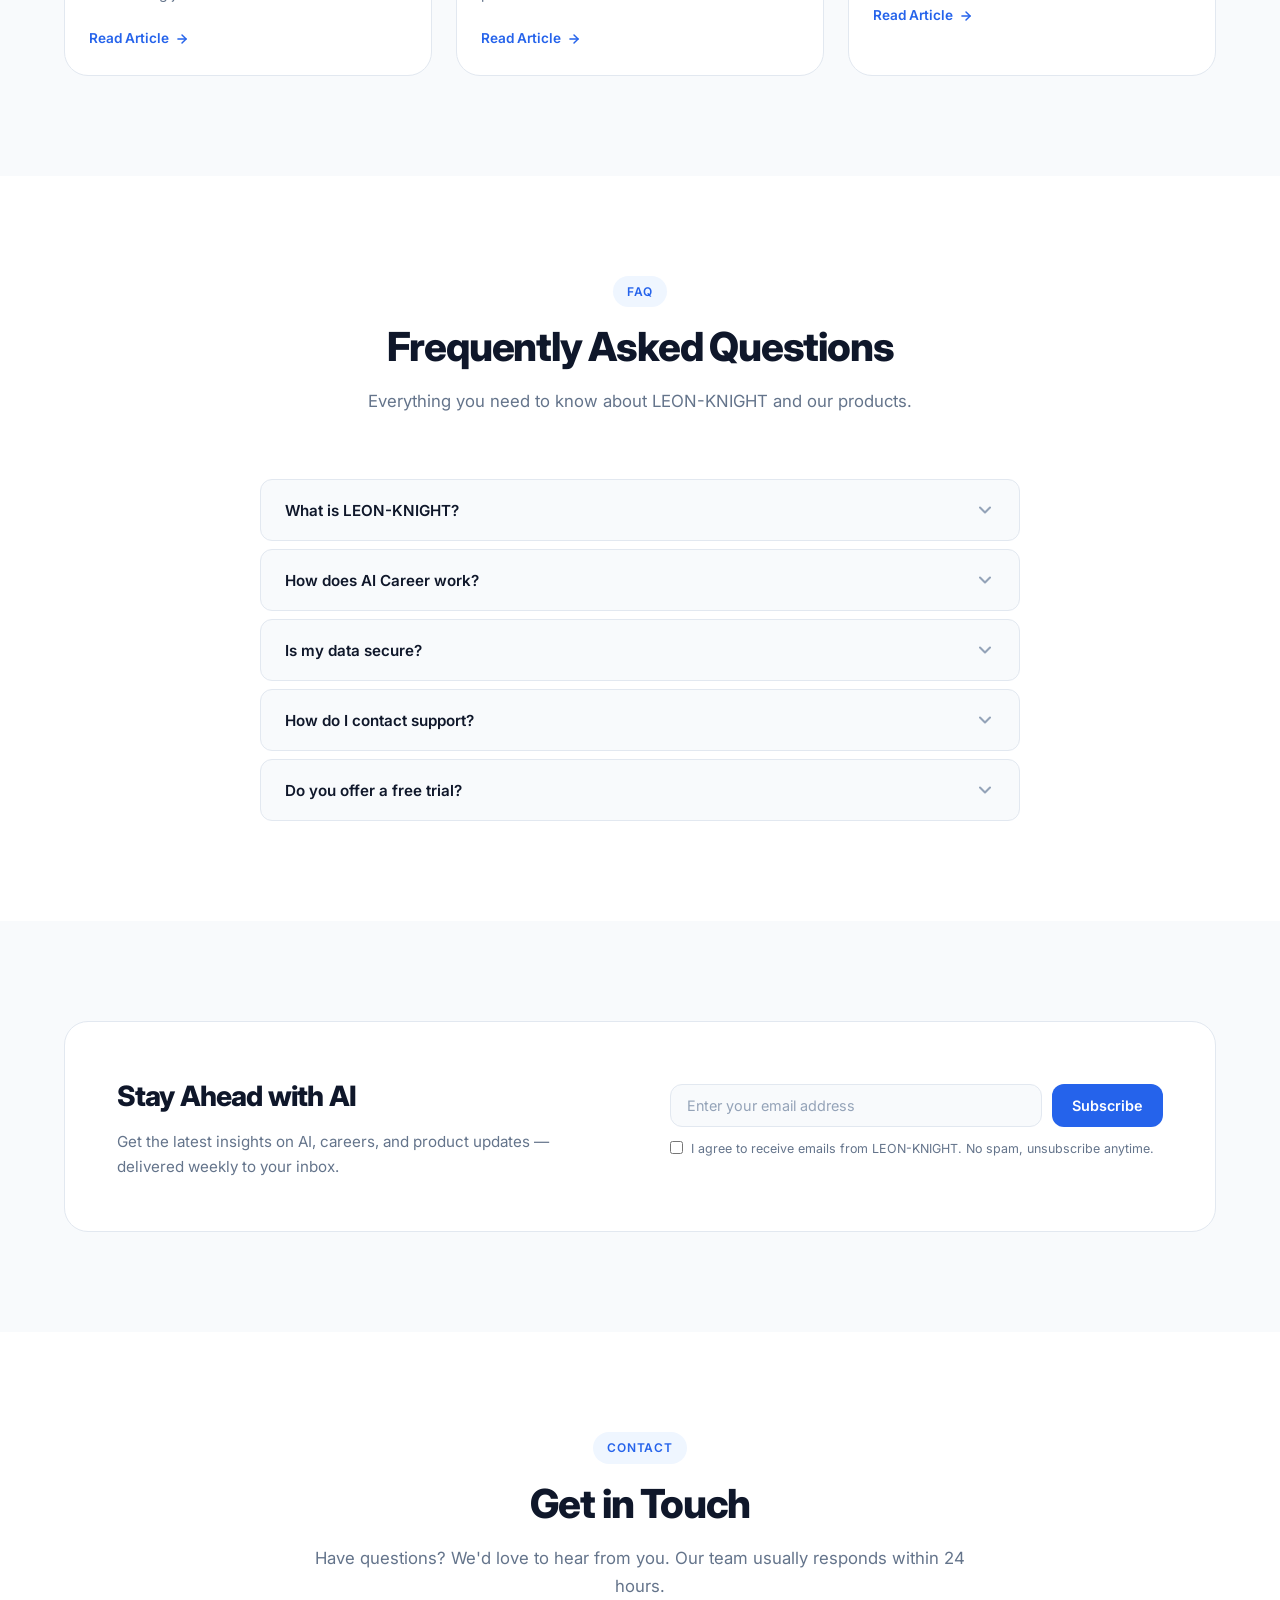
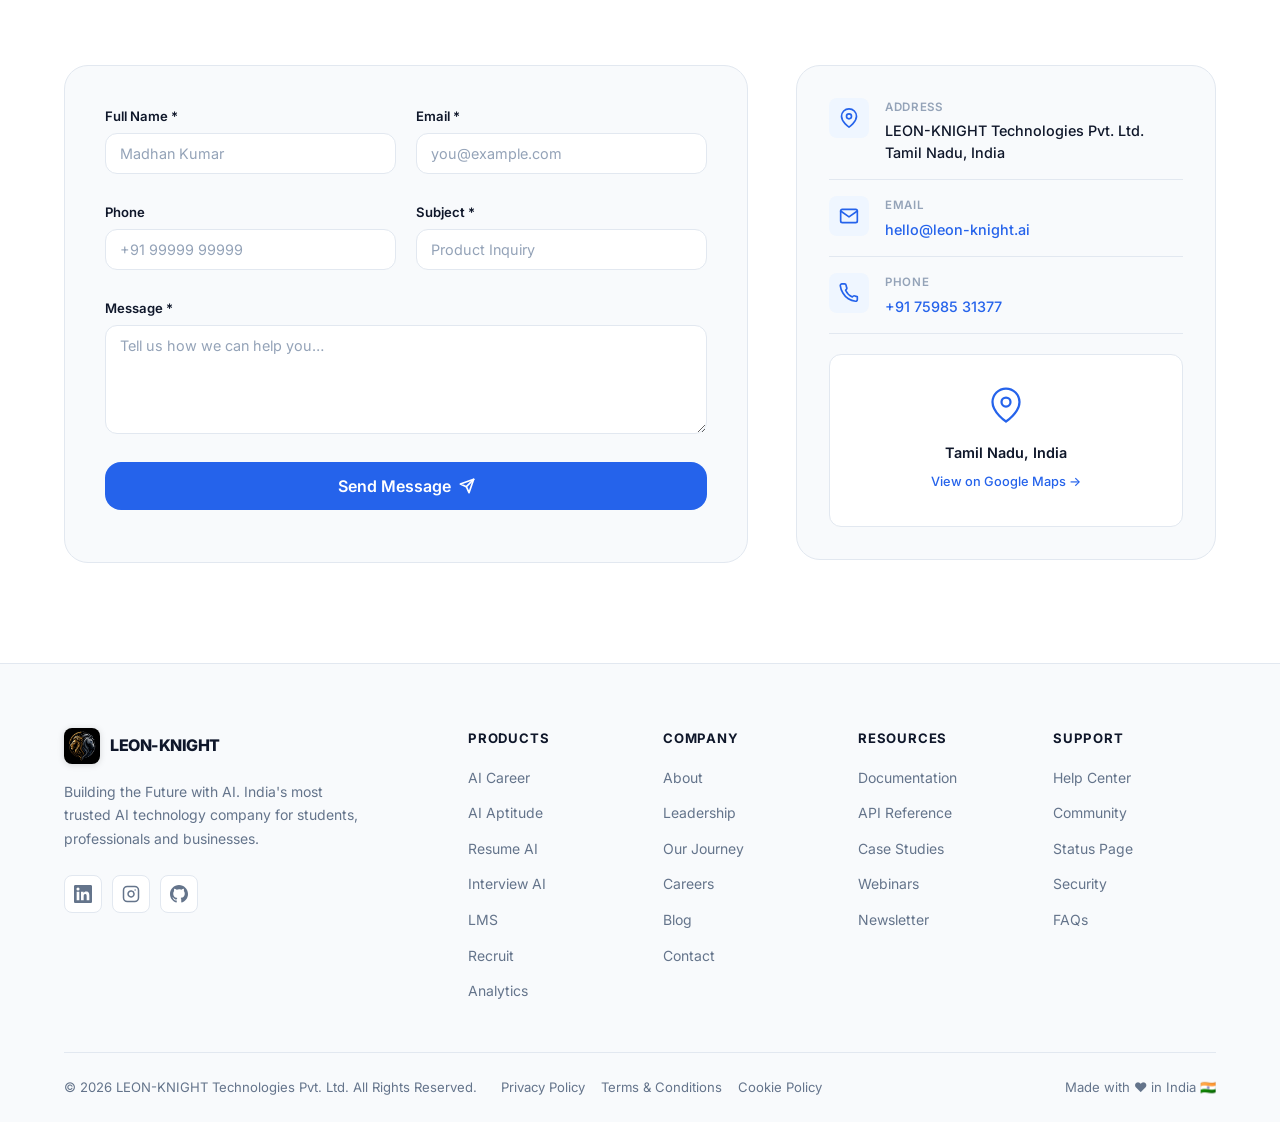
==== commit 3775f8e4: "Update Rajaneethi profile photo" ====
--- a/index.html
+++ b/index.html
@@ -659,10 +659,7 @@
 
           <div class="leader-card" data-animate="fade-up" data-delay="0">
             <div class="leader-avatar-wrap">
-              <div class="leader-photo-placeholder">
-                <span class="lp-initials">RJ</span>
-                <span>CFO</span>
-              </div>
+              <img src="team-rajaneethi.jpg" alt="Rajaneethi — Chief Financial Officer" class="leader-photo" />
               <div class="leader-badge-role">CFO</div>
             </div>
             <div class="leader-info">
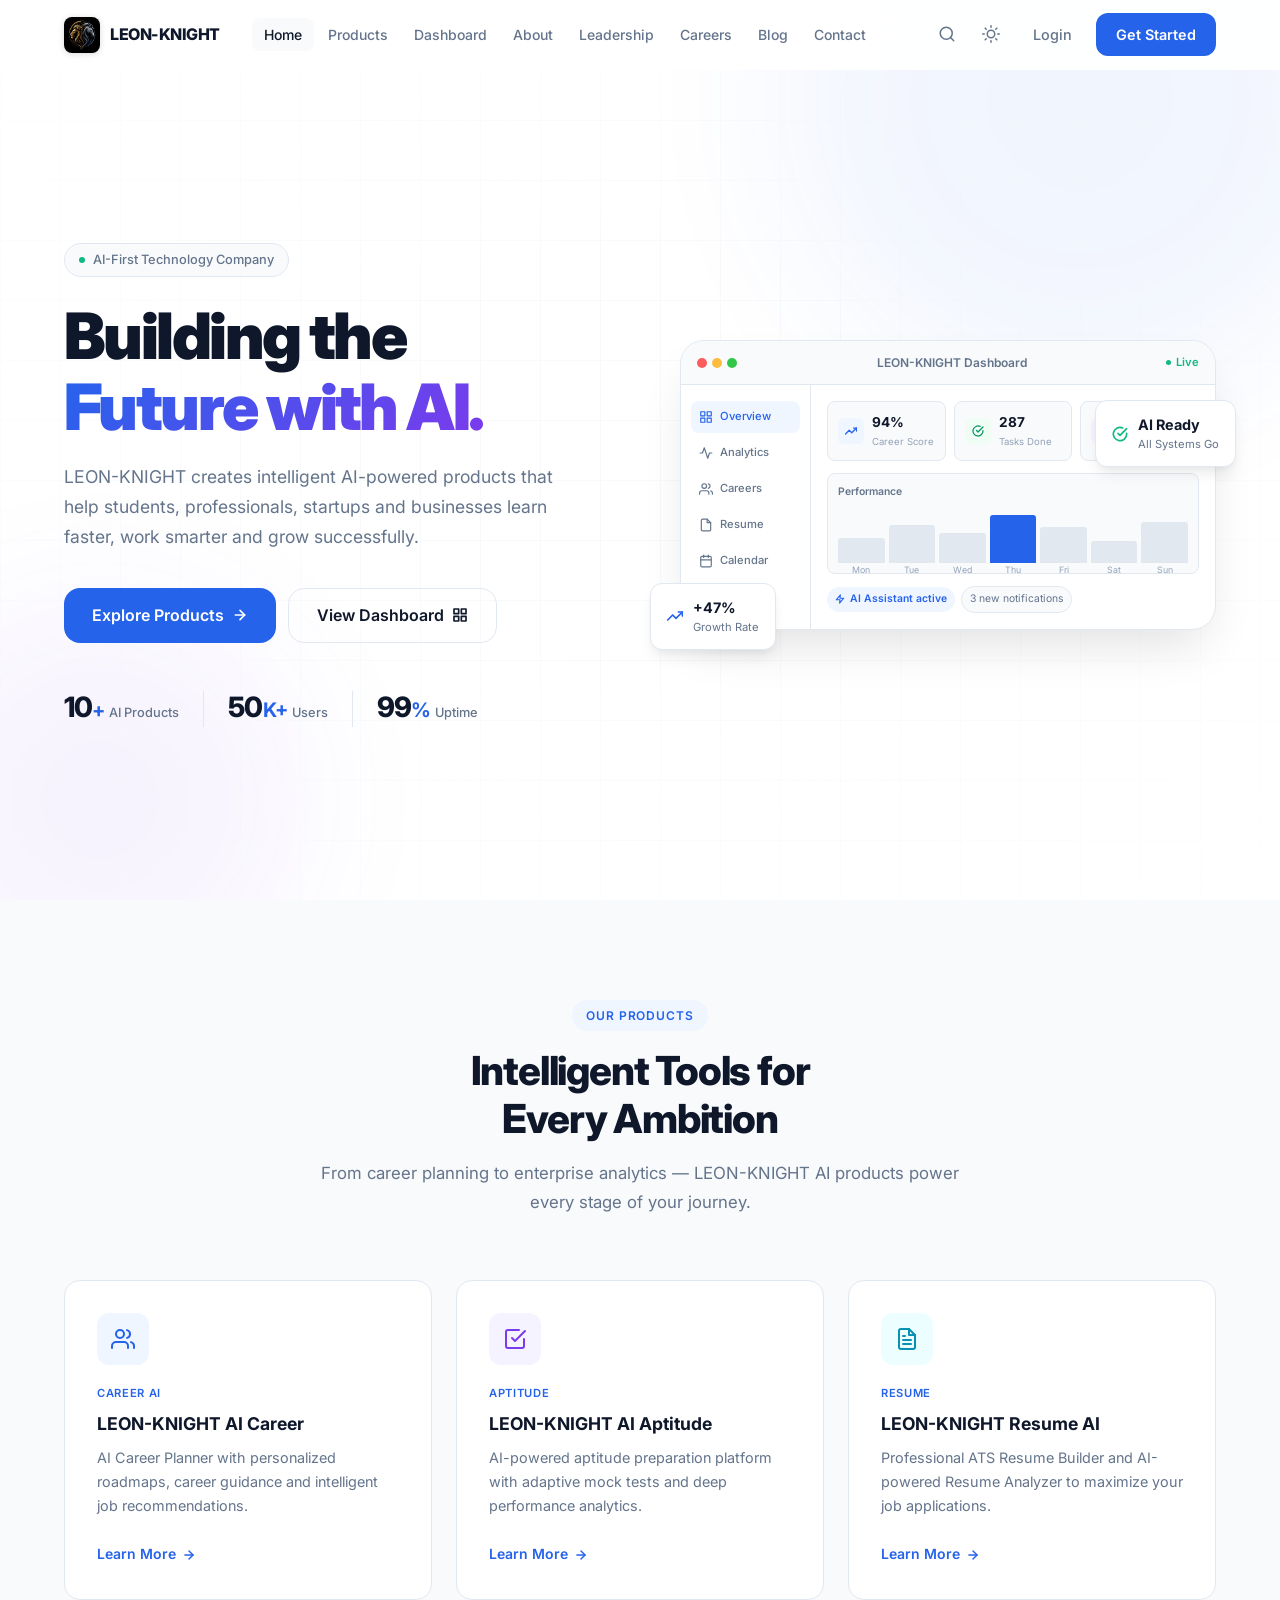
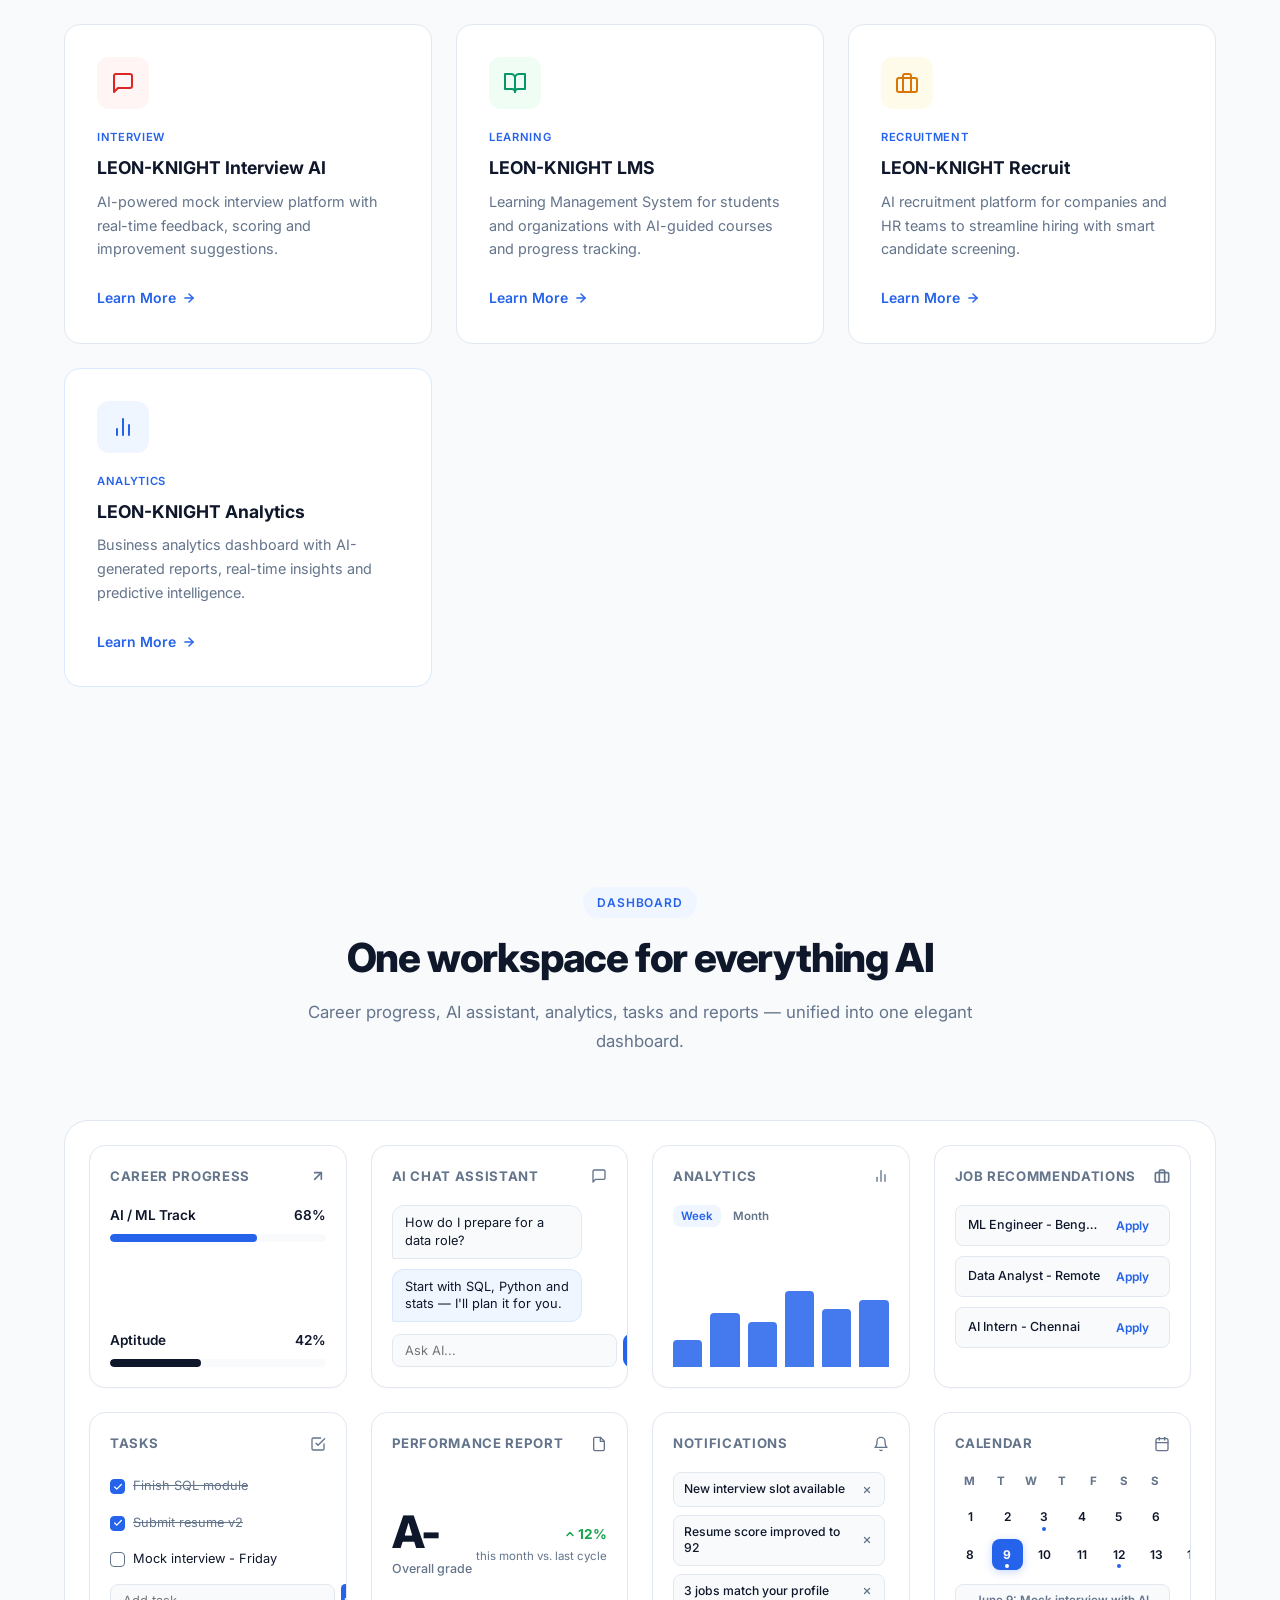
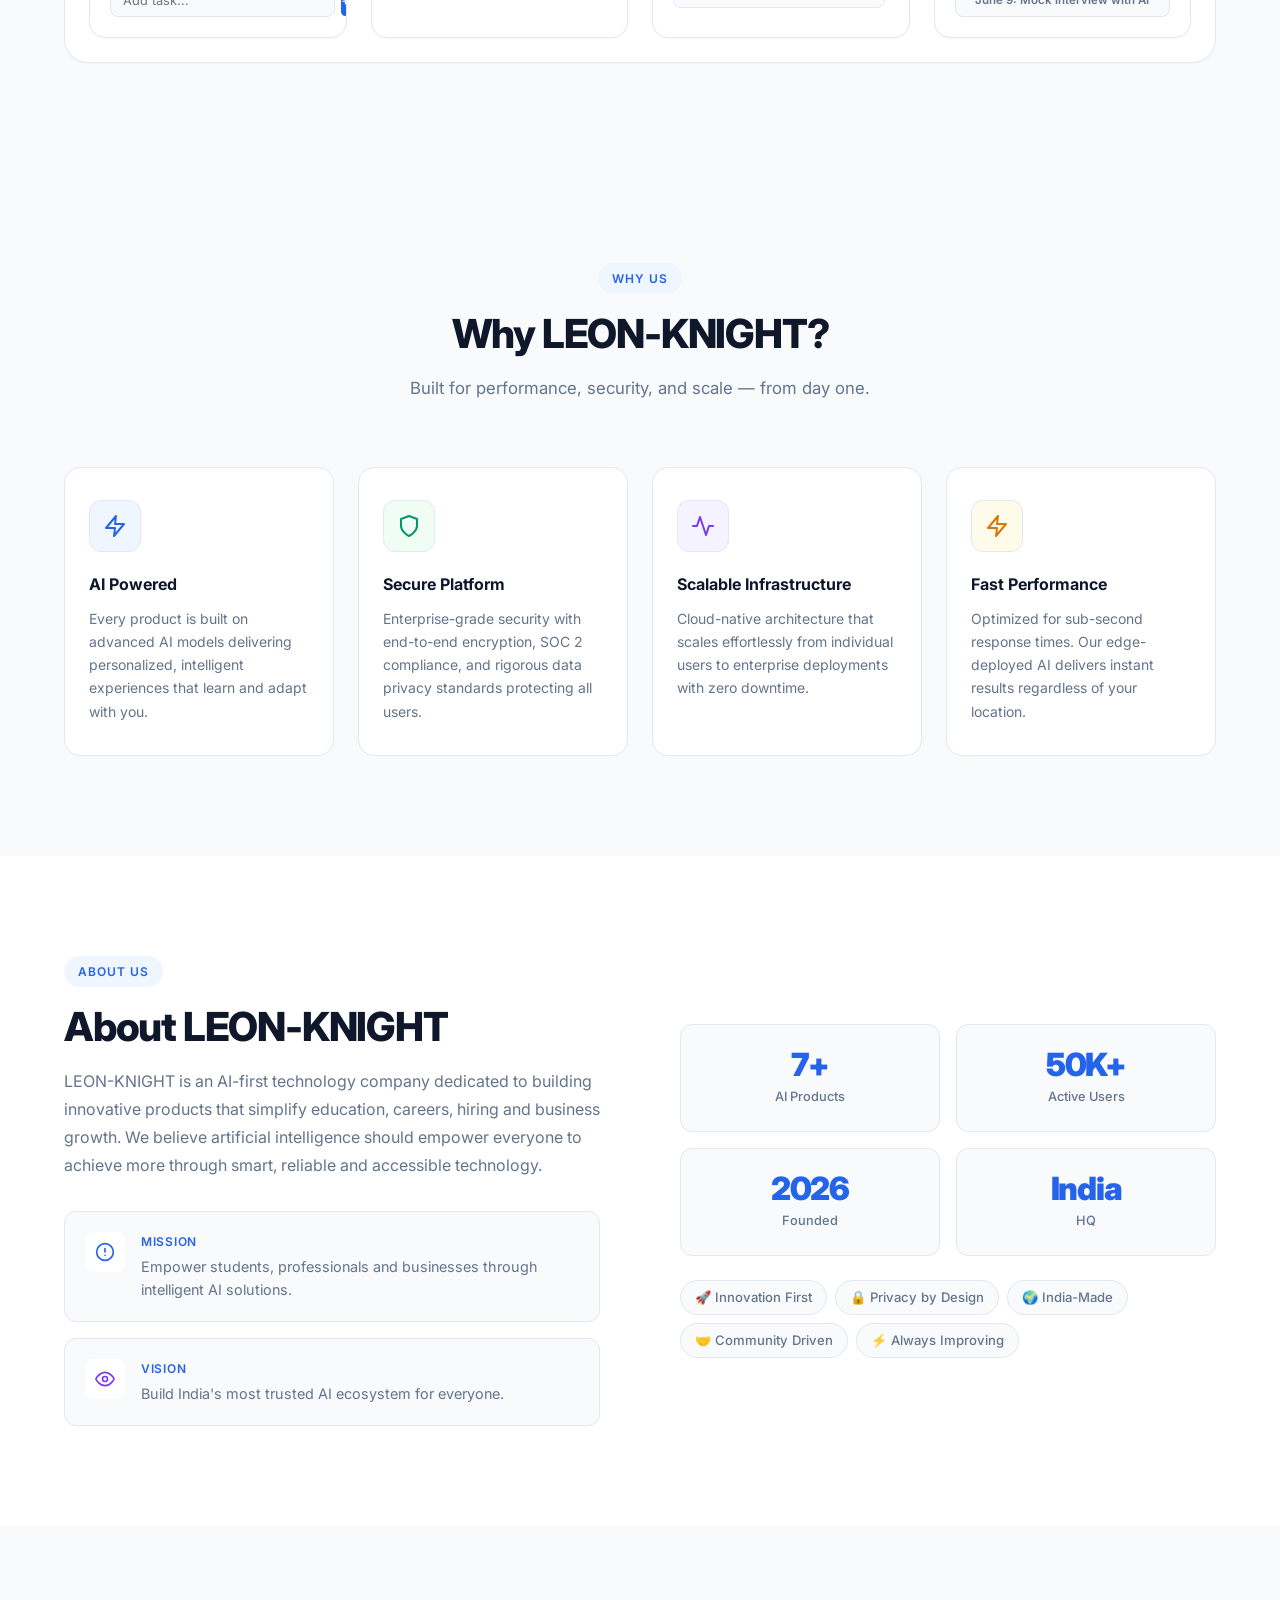
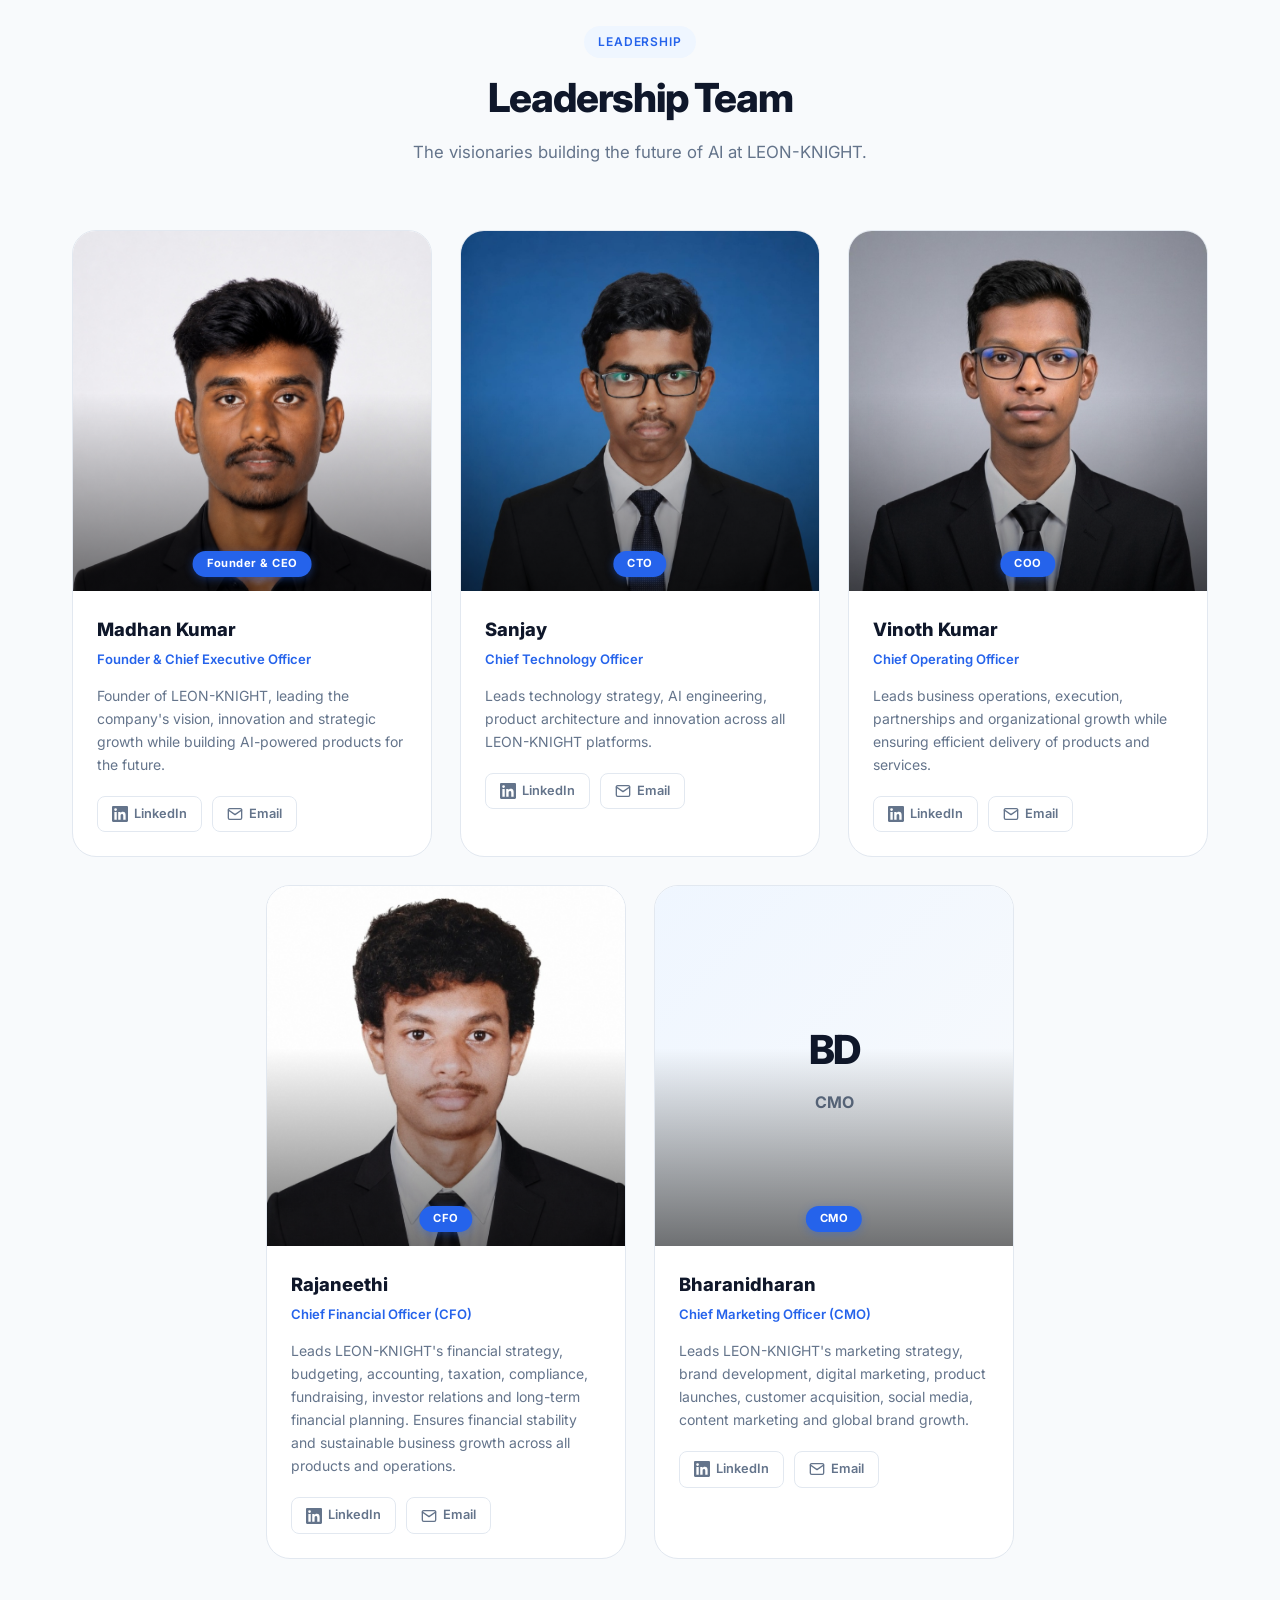
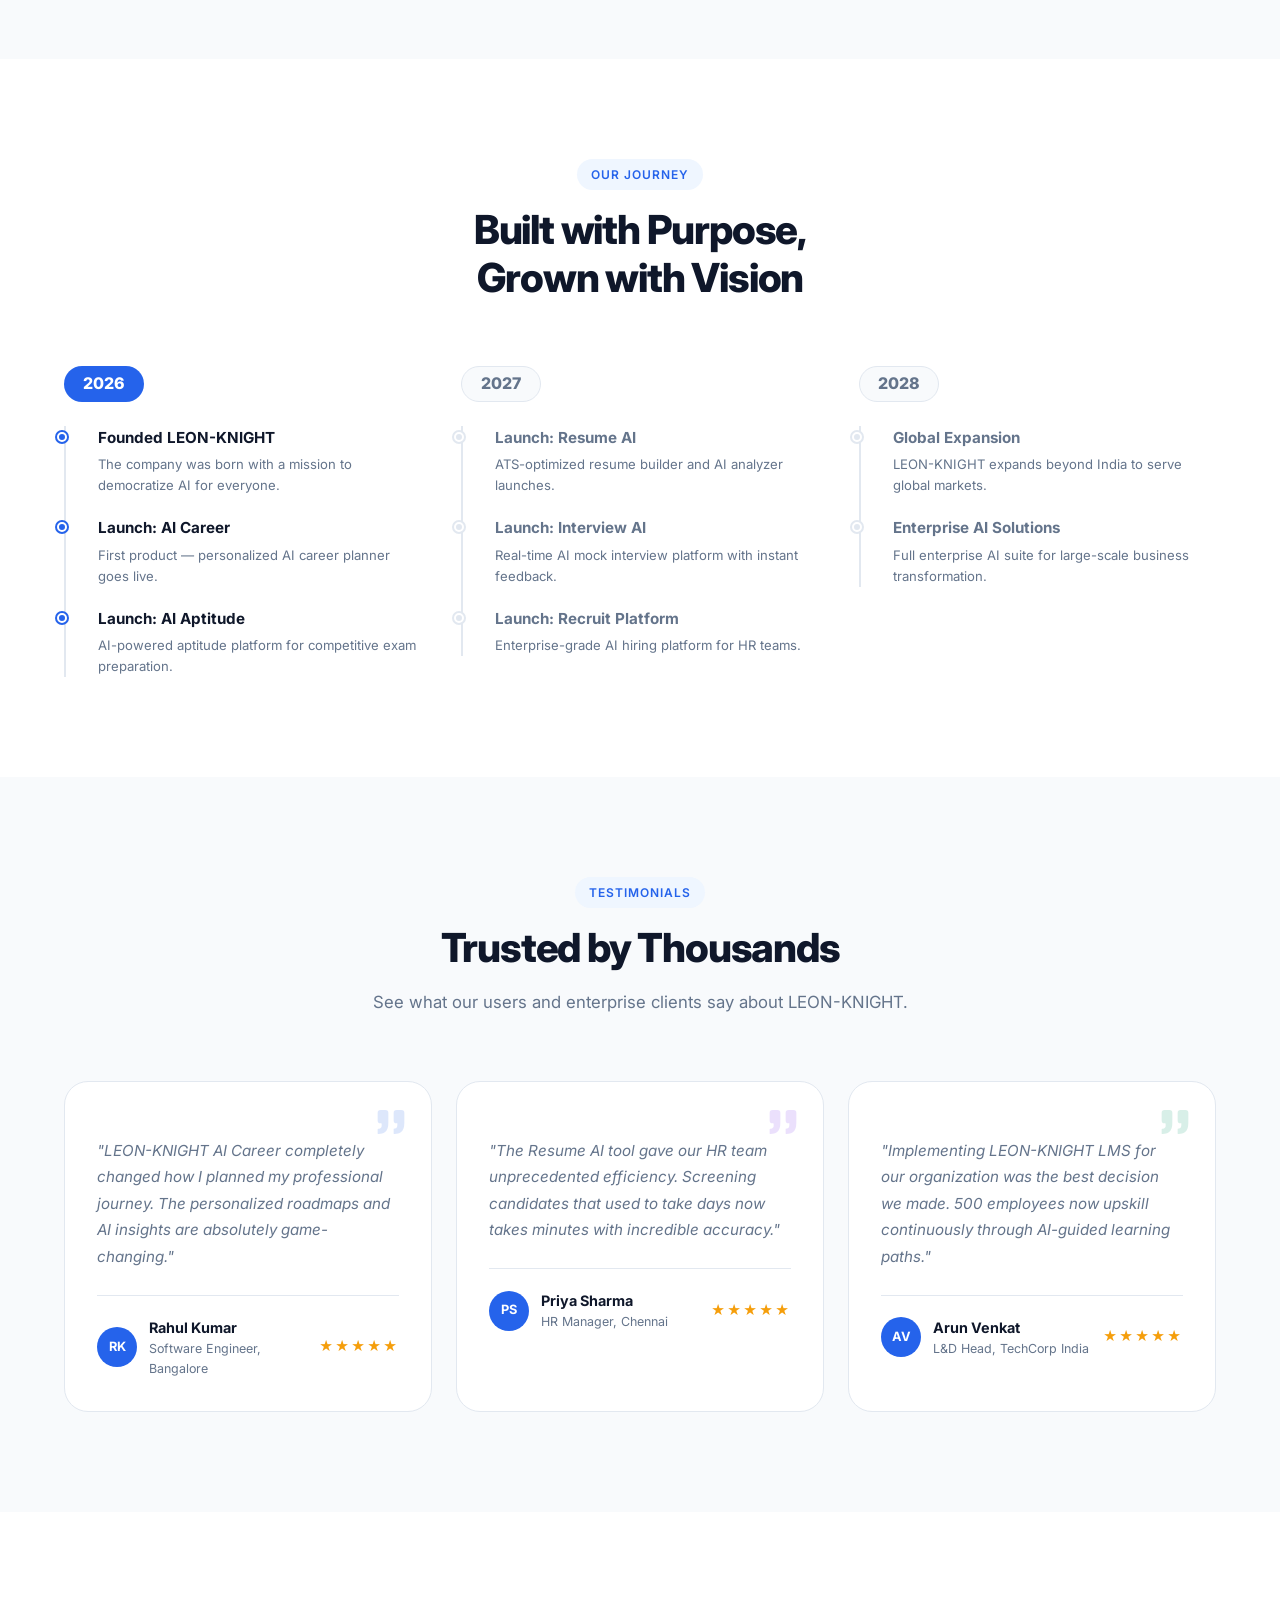
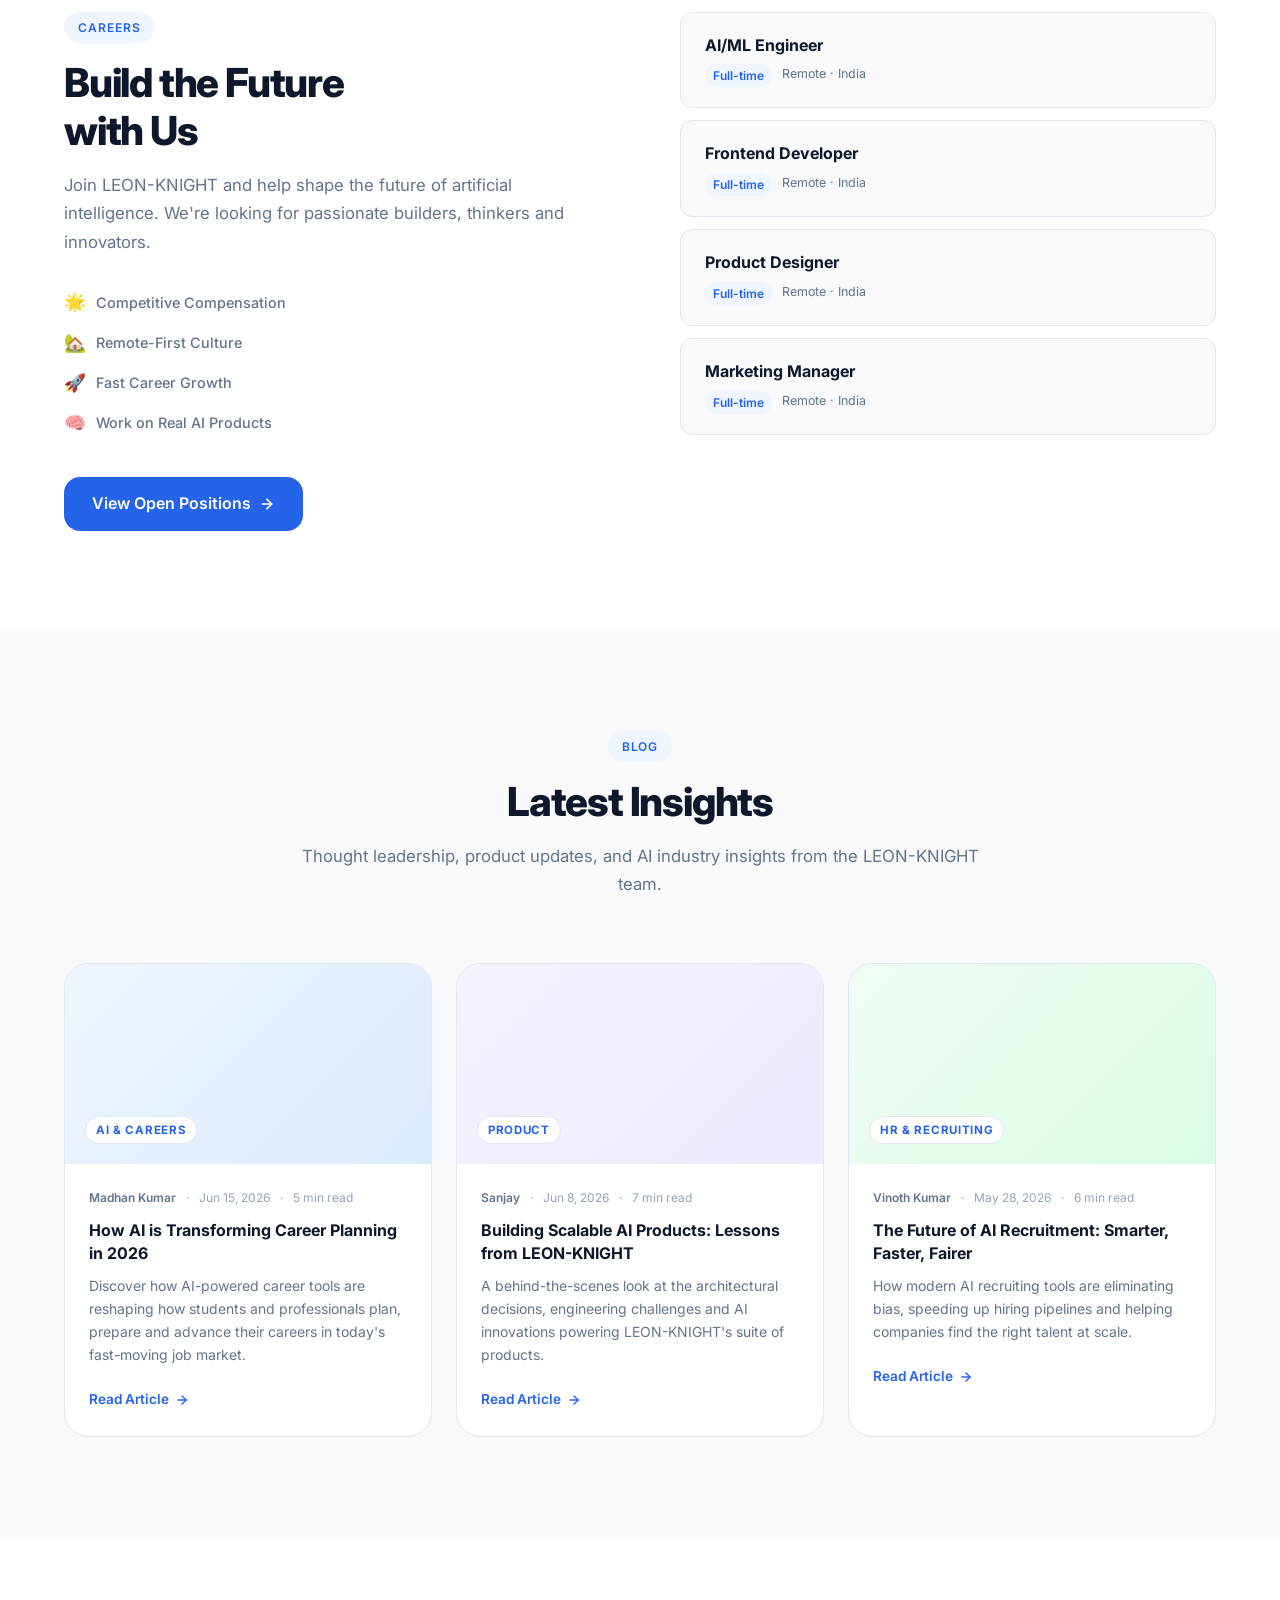
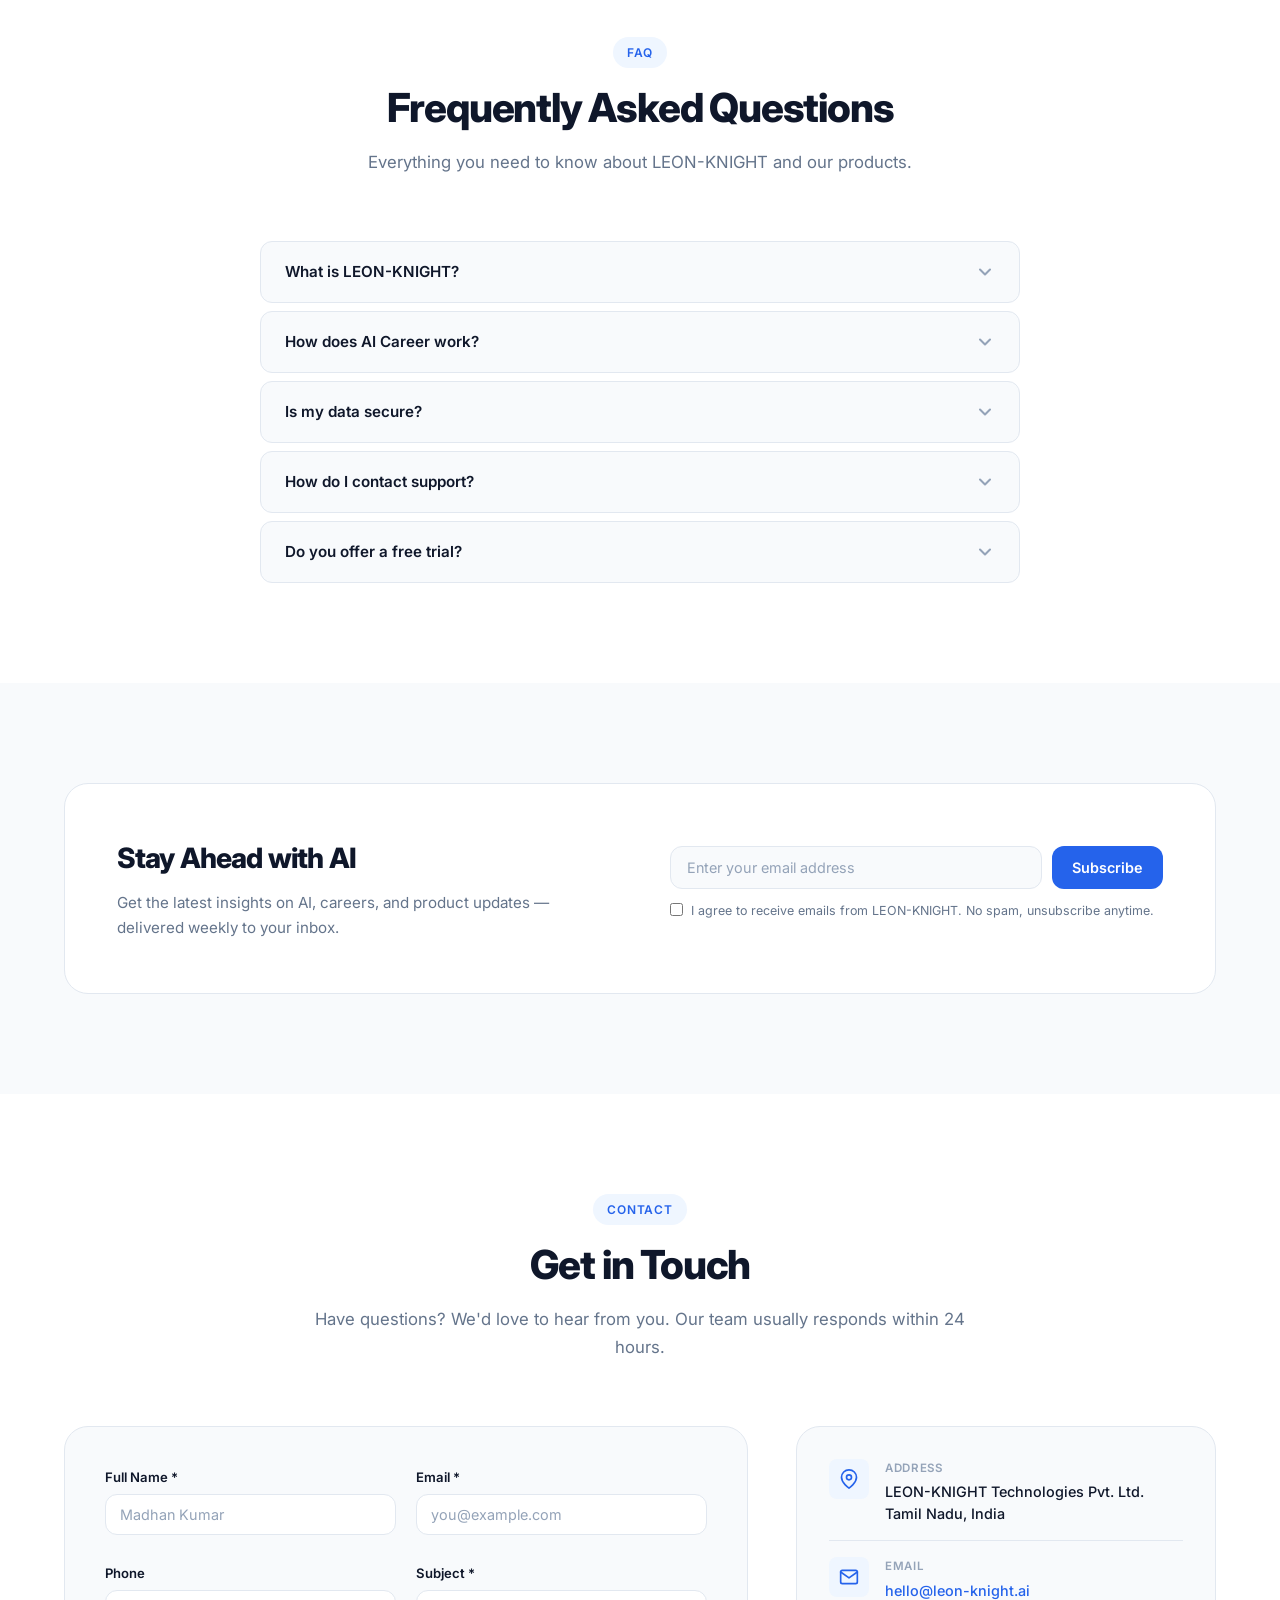
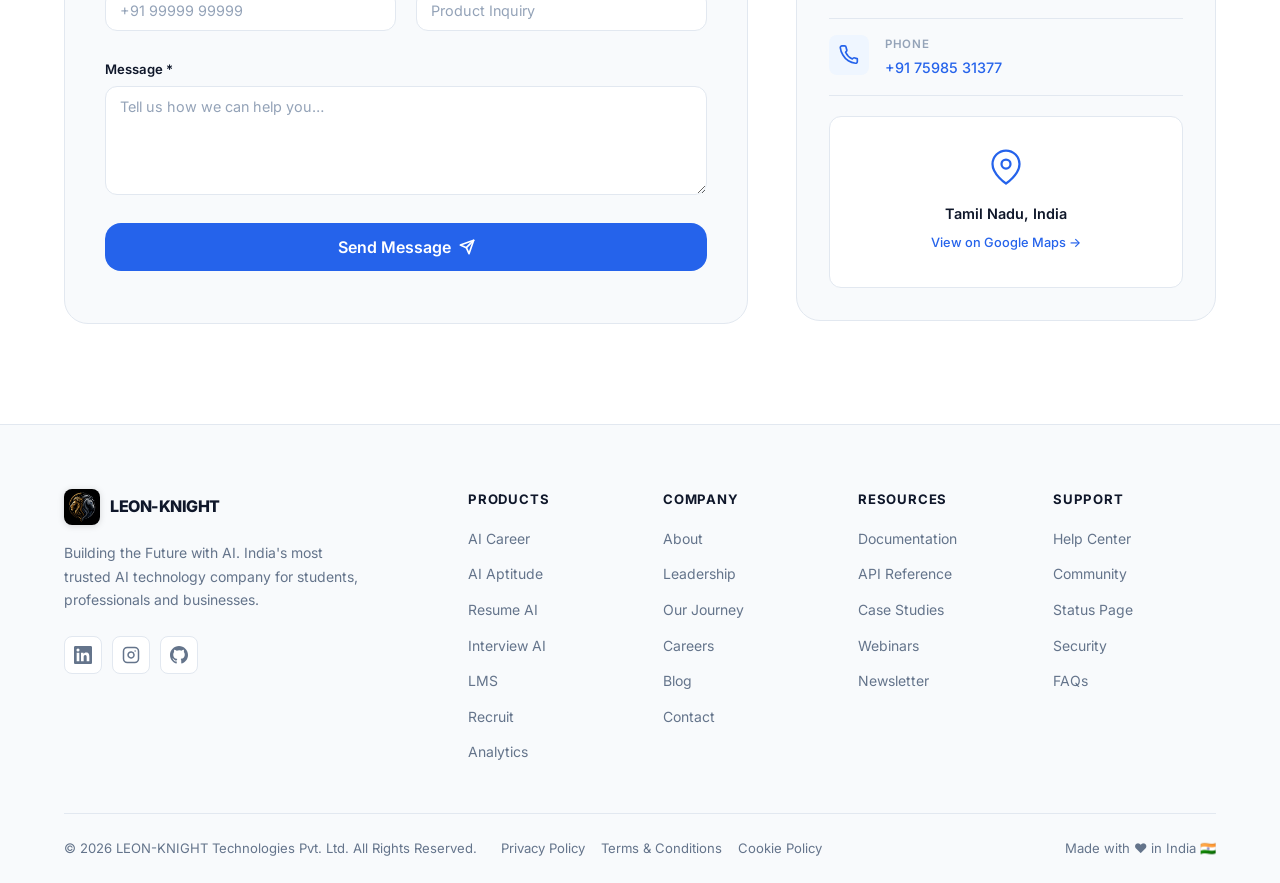
==== commit 9fa95db6: "feat: Add premium Careers page with internship listings, application form & admin dashboard - Create" ====
--- a/index.html
+++ b/index.html
@@ -14,6 +14,810 @@
   <link rel="preconnect" href="https://fonts.gstatic.com" crossorigin />
   <link href="https://fonts.googleapis.com/css2?family=Inter:wght@300;400;500;600;700;800;900&display=swap" rel="stylesheet" />
   <link rel="stylesheet" href="style.css" />
+  <style>
+    /* ── DASHBOARD VARIABLES ── */
+    :root {
+      --dash-bg: #F8FAFC;
+      --card-bg: #ffffff;
+      --card-border: #E2E8F0;
+      --card-shadow: 0 1px 3px rgba(0,0,0,0.02), 0 1px 2px rgba(0,0,0,0.01);
+      --outer-card-bg: #ffffff;
+      --outer-card-border: #E2E8F0;
+      --text-muted: #64748B;
+      --input-bg: #F8FAFC;
+      --scroll-thumb: #CBD5E1;
+      --accent-color: #2563EB;
+      --accent-hover: #1D4ED8;
+      --accent-light: #EFF6FF;
+      --text-dark: #0F172A;
+      --success-bg: #F0FDF4;
+      --success-text: #16A34A;
+      --error-bg: #FEF2F2;
+      --error-text: #DC2626;
+    }
+
+    [data-theme="dark"] {
+      --dash-bg: #0A0F1E;
+      --card-bg: #0F172A;
+      --card-border: #1E293B;
+      --card-shadow: 0 4px 6px -1px rgba(0,0,0,0.2), 0 2px 4px -1px rgba(0,0,0,0.1);
+      --outer-card-bg: #111827;
+      --outer-card-border: #1E293B;
+      --text-muted: #94A3B8;
+      --input-bg: #1E293B;
+      --scroll-thumb: #334155;
+      --accent-color: #3B82F6;
+      --accent-hover: #2563EB;
+      --accent-light: #1E3A8A;
+      --text-dark: #F8FAFC;
+      --success-bg: rgba(22,163,74,0.15);
+      --success-text: #4ADE80;
+      --error-bg: rgba(220,38,38,0.15);
+      --error-text: #F87171;
+    }
+
+    /* ── DASHBOARD WORKSPACE CONTAINER ── */
+    .dashboard-section {
+      background: var(--dash-bg);
+      transition: background var(--transition-slow);
+    }
+
+    /* Outer Wrapper Card enclosing all widgets */
+    .dashboard-outer-card {
+      background: var(--outer-card-bg);
+      border: 1px solid var(--outer-card-border);
+      border-radius: var(--radius-xl);
+      padding: 24px;
+      box-shadow: var(--card-shadow);
+      transition: all 0.4s ease;
+    }
+
+    /* Grid of 4 columns and 2 rows */
+    .dashboard-grid {
+      display: grid;
+      grid-template-columns: repeat(4, 1fr);
+      gap: 24px;
+    }
+
+    /* Individual Card Style */
+    .widget-card {
+      background: var(--card-bg);
+      border: 1px solid var(--card-border);
+      border-radius: var(--radius-lg);
+      padding: 20px;
+      display: flex;
+      flex-direction: column;
+      box-shadow: var(--card-shadow);
+      transition: transform 0.3s var(--transition), box-shadow 0.3s var(--transition), border-color 0.3s;
+      position: relative;
+      overflow: hidden;
+      min-height: 220px;
+    }
+
+    .widget-card:hover {
+      transform: translateY(-2px);
+      box-shadow: 0 10px 20px rgba(0,0,0,0.04);
+      border-color: var(--accent-color);
+    }
+
+    [data-theme="dark"] .widget-card:hover {
+      box-shadow: 0 10px 20px rgba(0,0,0,0.3);
+    }
+
+    /* Widget Header */
+    .widget-header {
+      display: flex;
+      justify-content: space-between;
+      align-items: center;
+      margin-bottom: 18px;
+    }
+
+    .widget-title {
+      font-size: 0.825rem;
+      font-weight: 700;
+      color: var(--text-muted);
+      text-transform: uppercase;
+      letter-spacing: 0.05em;
+    }
+
+    .widget-icon {
+      color: var(--text-muted);
+      display: flex;
+      align-items: center;
+      justify-content: center;
+      transition: color 0.2s;
+    }
+
+    .widget-card:hover .widget-icon {
+      color: var(--accent-color);
+    }
+
+    .widget-body {
+      flex: 1;
+      display: flex;
+      flex-direction: column;
+      justify-content: space-between;
+    }
+
+    /* ── WIDGET SPECIFICS ── */
+
+    /* 1. Career Progress */
+    .progress-item {
+      margin-bottom: 16px;
+    }
+    .progress-item:last-child {
+      margin-bottom: 0;
+    }
+
+    .progress-label-row {
+      display: flex;
+      justify-content: space-between;
+      font-size: 0.85rem;
+      font-weight: 600;
+      color: var(--text-dark);
+      margin-bottom: 8px;
+    }
+
+    .progress-track {
+      width: 100%;
+      height: 8px;
+      background: var(--input-bg);
+      border-radius: 99px;
+      overflow: hidden;
+      position: relative;
+    }
+
+    .progress-fill {
+      height: 100%;
+      border-radius: 99px;
+      width: 0; /* Animated via JS */
+      transition: width 1.2s cubic-bezier(0.1, 0.8, 0.2, 1);
+    }
+
+    .progress-fill.blue {
+      background: var(--accent-color);
+    }
+
+    .progress-fill.dark {
+      background: var(--text-dark);
+    }
+
+    /* 2. AI Chat Assistant */
+    .chat-messages {
+      flex: 1;
+      overflow-y: auto;
+      max-height: 130px;
+      margin-bottom: 12px;
+      padding-right: 4px;
+      display: flex;
+      flex-direction: column;
+      gap: 10px;
+      text-align: left;
+    }
+
+    .chat-messages::-webkit-scrollbar {
+      width: 4px;
+    }
+    .chat-messages::-webkit-scrollbar-thumb {
+      background: var(--scroll-thumb);
+      border-radius: 99px;
+    }
+
+    .chat-bubble {
+      padding: 8px 12px;
+      border-radius: var(--radius);
+      font-size: 0.8rem;
+      line-height: 1.4;
+      max-width: 90%;
+      word-wrap: break-word;
+      animation: bubbleAppear 0.3s ease forwards;
+    }
+
+    .chat-bubble.user {
+      background: var(--input-bg);
+      color: var(--text-dark);
+      align-self: flex-start;
+      border-bottom-left-radius: 2px;
+      border: 1px solid var(--card-border);
+    }
+
+    .chat-bubble.bot {
+      background: var(--accent-light);
+      color: var(--text-dark);
+      align-self: flex-start;
+      border-bottom-left-radius: 2px;
+      border: 1px solid rgba(37,99,235,0.1);
+    }
+
+    .typing-indicator {
+      display: flex;
+      gap: 4px;
+      padding: 8px 12px;
+      background: var(--accent-light);
+      border-radius: var(--radius);
+      align-self: flex-start;
+      border-bottom-left-radius: 2px;
+      display: none;
+    }
+
+    .typing-dot {
+      width: 6px;
+      height: 6px;
+      background: var(--text-muted);
+      border-radius: 50%;
+      animation: bounce 1.4s infinite ease-in-out both;
+    }
+    .typing-dot:nth-child(1) { animation-delay: -0.32s; }
+    .typing-dot:nth-child(2) { animation-delay: -0.16s; }
+
+    .chat-input-row {
+      display: flex;
+      gap: 6px;
+      position: relative;
+    }
+
+    .chat-input {
+      flex: 1;
+      padding: 8px 12px;
+      font-size: 0.8rem;
+      border: 1px solid var(--card-border);
+      border-radius: var(--radius-sm);
+      background: var(--input-bg);
+      color: var(--text-dark);
+      outline: none;
+      transition: all var(--transition);
+    }
+
+    .chat-input:focus {
+      border-color: var(--accent-color);
+      box-shadow: 0 0 0 2px rgba(37,99,235,0.1);
+    }
+
+    .chat-send-btn {
+      padding: 8px 12px;
+      background: var(--accent-color);
+      color: #ffffff;
+      font-size: 0.8rem;
+      font-weight: 600;
+      border-radius: var(--radius-sm);
+      transition: background var(--transition);
+      display: flex;
+      align-items: center;
+      justify-content: center;
+      border: none;
+      cursor: pointer;
+    }
+
+    .chat-send-btn:hover {
+      background: var(--accent-hover);
+    }
+
+    /* 3. Analytics Chart */
+    .chart-container-card {
+      flex: 1;
+      display: flex;
+      flex-direction: column;
+      justify-content: space-between;
+    }
+
+    .chart-tabs-row {
+      display: flex;
+      gap: 4px;
+      margin-bottom: 12px;
+    }
+
+    .chart-tab-btn {
+      padding: 4px 8px;
+      font-size: 0.72rem;
+      font-weight: 600;
+      border-radius: var(--radius-sm);
+      background: transparent;
+      color: var(--text-muted);
+      transition: all var(--transition);
+      border: none;
+      cursor: pointer;
+    }
+
+    .chart-tab-btn.active {
+      background: var(--accent-light);
+      color: var(--accent-color);
+    }
+
+    .analytics-chart {
+      height: 100px;
+      display: flex;
+      align-items: flex-end;
+      justify-content: space-between;
+      gap: 8px;
+      padding-top: 10px;
+    }
+
+    .analytics-bar-wrap {
+      flex: 1;
+      height: 100%;
+      display: flex;
+      flex-direction: column;
+      justify-content: flex-end;
+      align-items: center;
+      position: relative;
+    }
+
+    .analytics-bar {
+      width: 100%;
+      background: var(--accent-color);
+      border-top-left-radius: 4px;
+      border-top-right-radius: 4px;
+      transition: height 0.6s cubic-bezier(0.4, 0, 0.2, 1);
+      cursor: pointer;
+      position: relative;
+      opacity: 0.85;
+    }
+
+    .analytics-bar:hover {
+      opacity: 1;
+      filter: brightness(1.05);
+    }
+
+    /* Bar tooltip overlay */
+    .bar-tooltip {
+      position: absolute;
+      top: -28px;
+      left: 50%;
+      transform: translateX(-50%) scale(0.85);
+      background: var(--text-dark);
+      color: var(--bg);
+      font-size: 0.68rem;
+      font-weight: 700;
+      padding: 3px 6px;
+      border-radius: 4px;
+      pointer-events: none;
+      opacity: 0;
+      transition: all 0.2s ease;
+      white-space: nowrap;
+      box-shadow: var(--shadow-sm);
+    }
+
+    .analytics-bar:hover .bar-tooltip {
+      opacity: 1;
+      transform: translateX(-50%) scale(1);
+    }
+
+    /* 4. Job Recommendations */
+    .job-list {
+      display: flex;
+      flex-direction: column;
+      gap: 10px;
+    }
+
+    .job-item {
+      display: flex;
+      justify-content: space-between;
+      align-items: center;
+      padding: 8px 12px;
+      background: var(--input-bg);
+      border: 1px solid var(--card-border);
+      border-radius: var(--radius-sm);
+      font-size: 0.78rem;
+      font-weight: 500;
+      color: var(--text-dark);
+      transition: transform var(--transition), border-color var(--transition);
+    }
+
+    .job-item:hover {
+      transform: translateX(2px);
+      border-color: var(--accent-color);
+    }
+
+    .job-info {
+      white-space: nowrap;
+      overflow: hidden;
+      text-overflow: ellipsis;
+      max-width: 70%;
+      text-align: left;
+    }
+
+    .job-apply-btn {
+      color: var(--accent-color);
+      font-weight: 600;
+      background: transparent;
+      font-size: 0.75rem;
+      transition: all var(--transition);
+      padding: 4px 8px;
+      border-radius: 4px;
+      border: none;
+      cursor: pointer;
+    }
+
+    .job-apply-btn:hover {
+      background: var(--accent-light);
+    }
+
+    .job-apply-btn.applied {
+      color: var(--success-text);
+      background: var(--success-bg);
+      pointer-events: none;
+    }
+
+    /* 5. Tasks Checklists */
+    .task-list-container {
+      display: flex;
+      flex-direction: column;
+      height: 100%;
+      justify-content: space-between;
+    }
+
+    .task-list {
+      display: flex;
+      flex-direction: column;
+      gap: 8px;
+      max-height: 120px;
+      overflow-y: auto;
+      padding-right: 4px;
+    }
+
+    .task-list::-webkit-scrollbar {
+      width: 4px;
+    }
+    .task-list::-webkit-scrollbar-thumb {
+      background: var(--scroll-thumb);
+      border-radius: 99px;
+    }
+
+    .task-item {
+      display: flex;
+      align-items: center;
+      gap: 8px;
+      font-size: 0.8rem;
+      color: var(--text-dark);
+      cursor: pointer;
+      transition: color var(--transition);
+      padding: 4px 0;
+      text-align: left;
+    }
+
+    .task-checkbox {
+      width: 15px;
+      height: 15px;
+      border-radius: 4px;
+      border: 1.5px solid var(--text-muted);
+      display: flex;
+      align-items: center;
+      justify-content: center;
+      transition: all var(--transition);
+      flex-shrink: 0;
+      color: #ffffff;
+    }
+
+    .task-checkbox svg {
+      display: none;
+    }
+
+    .task-item.completed {
+      color: var(--text-muted);
+    }
+
+    .task-item.completed .task-checkbox {
+      background: var(--accent-color);
+      border-color: var(--accent-color);
+    }
+
+    .task-item.completed .task-checkbox svg {
+      display: block;
+    }
+
+    .task-item.completed .task-text {
+      text-decoration: line-through;
+    }
+
+    .task-input-row {
+      display: flex;
+      gap: 6px;
+      margin-top: 10px;
+    }
+
+    .task-add-btn {
+      width: 32px;
+      height: 32px;
+      background: var(--accent-color);
+      color: #ffffff;
+      border-radius: var(--radius-sm);
+      display: flex;
+      align-items: center;
+      justify-content: center;
+      transition: background var(--transition);
+      border: none;
+      cursor: pointer;
+    }
+
+    .task-add-btn:hover {
+      background: var(--accent-hover);
+    }
+
+    /* 6. Performance Report */
+    .perf-body {
+      display: flex;
+      align-items: center;
+      justify-content: space-between;
+      flex: 1;
+    }
+
+    .perf-grade-wrap {
+      display: flex;
+      flex-direction: column;
+      text-align: left;
+    }
+
+    .perf-grade {
+      font-size: 2.8rem;
+      font-weight: 800;
+      color: var(--text-dark);
+      line-height: 1;
+      letter-spacing: -0.04em;
+    }
+
+    .perf-grade-label {
+      font-size: 0.78rem;
+      color: var(--text-muted);
+      font-weight: 500;
+      margin-top: 4px;
+    }
+
+    .perf-change {
+      display: flex;
+      flex-direction: column;
+      align-items: flex-end;
+      text-align: right;
+    }
+
+    .perf-change-value {
+      font-size: 0.85rem;
+      font-weight: 700;
+      color: var(--success-text);
+      display: flex;
+      align-items: center;
+      gap: 2px;
+    }
+
+    .perf-change-period {
+      font-size: 0.72rem;
+      color: var(--text-muted);
+      margin-top: 2px;
+    }
+
+    /* Performance Hover Breakdown Panel */
+    .perf-breakdown {
+      position: absolute;
+      inset: 0;
+      background: var(--card-bg);
+      border-radius: var(--radius-lg);
+      padding: 16px;
+      display: flex;
+      flex-direction: column;
+      justify-content: center;
+      gap: 8px;
+      opacity: 0;
+      pointer-events: none;
+      transition: opacity 0.3s;
+      z-index: 2;
+    }
+
+    .widget-card.widget-performance:hover .perf-breakdown {
+      opacity: 1;
+      pointer-events: auto;
+    }
+
+    .breakdown-title {
+      font-size: 0.75rem;
+      font-weight: 700;
+      color: var(--text-muted);
+      text-transform: uppercase;
+      margin-bottom: 4px;
+      text-align: left;
+    }
+
+    .breakdown-row {
+      display: flex;
+      justify-content: space-between;
+      font-size: 0.78rem;
+      font-weight: 600;
+      color: var(--text-dark);
+    }
+
+    .breakdown-score {
+      color: var(--accent-color);
+    }
+
+    /* 7. Notifications Widget */
+    .notif-container {
+      display: flex;
+      flex-direction: column;
+      height: 100%;
+    }
+
+    .notif-list {
+      display: flex;
+      flex-direction: column;
+      gap: 8px;
+      max-height: 140px;
+      overflow-y: auto;
+      padding-right: 4px;
+    }
+
+    .notif-list::-webkit-scrollbar {
+      width: 4px;
+    }
+    .notif-list::-webkit-scrollbar-thumb {
+      background: var(--scroll-thumb);
+      border-radius: 99px;
+    }
+
+    .notif-item {
+      display: flex;
+      justify-content: space-between;
+      align-items: center;
+      padding: 8px 10px;
+      background: var(--input-bg);
+      border: 1px solid var(--card-border);
+      border-radius: var(--radius-sm);
+      font-size: 0.76rem;
+      font-weight: 500;
+      color: var(--text-dark);
+      transition: all 0.2s ease;
+      position: relative;
+      animation: notifAppear 0.3s ease;
+      text-align: left;
+    }
+
+    .notif-text {
+      padding-right: 12px;
+      line-height: 1.35;
+    }
+
+    .notif-dismiss {
+      color: var(--text-muted);
+      cursor: pointer;
+      display: flex;
+      align-items: center;
+      justify-content: center;
+      padding: 2px;
+      border-radius: 50%;
+      transition: background var(--transition), color var(--transition);
+      flex-shrink: 0;
+      border: none;
+      background: transparent;
+    }
+
+    .notif-dismiss:hover {
+      background: var(--border);
+      color: var(--text-dark);
+    }
+
+    .notif-empty {
+      display: none;
+      flex-direction: column;
+      align-items: center;
+      justify-content: center;
+      text-align: center;
+      height: 100%;
+      color: var(--text-muted);
+      font-size: 0.8rem;
+      gap: 6px;
+      padding: 20px 0;
+    }
+
+    /* 8. Calendar Widget */
+    .calendar-wrap {
+      display: flex;
+      flex-direction: column;
+      height: 100%;
+      justify-content: space-between;
+    }
+
+    .calendar-days-header {
+      display: grid;
+      grid-template-columns: repeat(7, 1fr);
+      text-align: center;
+      font-size: 0.72rem;
+      font-weight: 700;
+      color: var(--text-muted);
+      margin-bottom: 6px;
+    }
+
+    .calendar-grid {
+      display: grid;
+      grid-template-columns: repeat(7, 1fr);
+      gap: 6px;
+      text-align: center;
+    }
+
+    .cal-day {
+      font-size: 0.75rem;
+      font-weight: 600;
+      color: var(--text-dark);
+      padding: 6px 0;
+      border-radius: var(--radius-sm);
+      cursor: pointer;
+      transition: all var(--transition);
+      display: flex;
+      align-items: center;
+      justify-content: center;
+      aspect-ratio: 1;
+    }
+
+    .cal-day:hover {
+      background: var(--input-bg);
+      color: var(--accent-color);
+    }
+
+    .cal-day.active {
+      background: var(--accent-color);
+      color: #ffffff;
+      font-weight: 700;
+      box-shadow: 0 2px 8px rgba(37,99,235,0.25);
+    }
+
+    .cal-day.has-event {
+      position: relative;
+    }
+
+    .cal-day.has-event::after {
+      content: '';
+      position: absolute;
+      bottom: 2px;
+      width: 4px;
+      height: 4px;
+      border-radius: 50%;
+      background: var(--accent-color);
+    }
+
+    .cal-day.active.has-event::after {
+      background: #ffffff;
+    }
+
+    .calendar-event-display {
+      font-size: 0.72rem;
+      font-weight: 600;
+      color: var(--text-muted);
+      background: var(--input-bg);
+      border: 1px solid var(--card-border);
+      border-radius: var(--radius-sm);
+      padding: 6px 10px;
+      margin-top: 10px;
+      text-align: center;
+      white-space: nowrap;
+      overflow: hidden;
+      text-overflow: ellipsis;
+      transition: all var(--transition);
+    }
+
+    /* ── RESPONSIVE ADAPTATIONS ── */
+    @media (max-width: 1200px) {
+      .dashboard-grid {
+        grid-template-columns: repeat(3, 1fr);
+      }
+    }
+
+    @media (max-width: 900px) {
+      .dashboard-grid {
+        grid-template-columns: repeat(2, 1fr);
+      }
+      .dashboard-outer-card {
+        padding: 16px;
+      }
+    }
+
+    @media (max-width: 580px) {
+      .dashboard-grid {
+        grid-template-columns: 1fr;
+      }
+      .dashboard-section {
+        padding: 20px 0 40px;
+      }
+      .dashboard-outer-card {
+        border-radius: var(--radius-lg);
+      }
+    }
+  </style>
 </head>
 <body>
 
@@ -66,7 +870,7 @@
         <li role="none"><a href="#dashboard" class="nav-link" role="menuitem">Dashboard</a></li>
         <li role="none"><a href="#about" class="nav-link" role="menuitem">About</a></li>
         <li role="none"><a href="#leadership" class="nav-link" role="menuitem">Leadership</a></li>
-        <li role="none"><a href="#careers" class="nav-link" role="menuitem">Careers</a></li>
+        <li role="none"><a href="careers.html" class="nav-link" role="menuitem">Careers</a></li>
         <li role="none"><a href="#blog" class="nav-link" role="menuitem">Blog</a></li>
         <li role="none"><a href="#contact" class="nav-link" role="menuitem">Contact</a></li>
       </ul>
@@ -96,7 +900,7 @@
       <li><a href="#dashboard" class="mobile-nav-link">Dashboard</a></li>
       <li><a href="#about" class="mobile-nav-link">About</a></li>
       <li><a href="#leadership" class="mobile-nav-link">Leadership</a></li>
-      <li><a href="#careers" class="mobile-nav-link">Careers</a></li>
+      <li><a href="careers.html" class="mobile-nav-link">Careers</a></li>
       <li><a href="#blog" class="mobile-nav-link">Blog</a></li>
       <li><a href="#contact" class="mobile-nav-link">Contact</a></li>
       <li><a href="login.html" class="btn-ghost mobile-login">Login</a></li>
@@ -326,157 +1130,284 @@
       </div>
     </section>
 
-    <!-- DASHBOARD PREVIEW -->
+    <!-- DASHBOARD SECTION -->
     <section id="dashboard" class="section dashboard-section">
       <div class="container">
         <div class="section-header" data-animate="fade-up">
-          <div class="section-badge">Platform</div>
-          <h2 class="section-title">Powerful Dashboard</h2>
-          <p class="section-sub">One unified workspace for all your AI tools, analytics, and progress — beautifully designed.</p>
-        </div>
-        <div class="dashboard-mockup" data-animate="fade-up">
-          <div class="mockup-bar">
-            <div class="mockup-dots"><span></span><span></span><span></span></div>
-            <div class="mockup-url">app.leon-knight.ai/dashboard</div>
-            <div class="mockup-icons">
-              <svg width="14" height="14" viewBox="0 0 24 24" fill="none" stroke="currentColor" stroke-width="2"><path d="M12 22s8-4 8-10V5l-8-3-8 3v7c0 6 8 10 8 10z"/></svg>
-            </div>
-          </div>
-          <div class="mockup-content">
-            <!-- Sidebar -->
-            <div class="mockup-sidebar">
-              <div class="msb-logo"><img src="logo.jpg" alt="LK" style="width:28px;height:28px;object-fit:cover;border-radius:6px;" /></div>
-              <div class="msb-items">
-                <div class="msb-item active" title="Overview">
-                  <svg width="16" height="16" viewBox="0 0 24 24" fill="none" stroke="currentColor" stroke-width="2" stroke-linecap="round" stroke-linejoin="round"><rect x="3" y="3" width="7" height="7"/><rect x="14" y="3" width="7" height="7"/><rect x="14" y="14" width="7" height="7"/><rect x="3" y="14" width="7" height="7"/></svg>
-                  <span>Overview</span>
-                </div>
-                <div class="msb-item" title="Analytics">
+          <div class="section-badge">Dashboard</div>
+          <h2 class="section-title">One workspace for everything AI</h2>
+          <p class="section-sub">Career progress, AI assistant, analytics, tasks and reports — unified into one elegant dashboard.</p>
+        </div>
+
+        <!-- Dashboard Outer Card Container -->
+        <div class="dashboard-outer-card" data-animate="fade-up">
+          <div class="dashboard-grid">
+
+            <!-- 1. Career Progress -->
+            <div class="widget-card widget-career">
+              <div class="widget-header">
+                <span class="widget-title">Career Progress</span>
+                <div class="widget-icon">
+                  <svg width="16" height="16" viewBox="0 0 24 24" fill="none" stroke="currentColor" stroke-width="2.5" stroke-linecap="round" stroke-linejoin="round"><line x1="7" y1="17" x2="17" y2="7"/><polyline points="7 7 17 7 17 17"/></svg>
+                </div>
+              </div>
+              <div class="widget-body">
+                <!-- AI/ML Track -->
+                <div class="progress-item">
+                  <div class="progress-label-row">
+                    <span>AI / ML Track</span>
+                    <span id="track-value">68%</span>
+                  </div>
+                  <div class="progress-track">
+                    <div class="progress-fill blue" id="track-bar" style="width: 0%;"></div>
+                  </div>
+                </div>
+                <!-- Aptitude -->
+                <div class="progress-item">
+                  <div class="progress-label-row">
+                    <span>Aptitude</span>
+                    <span id="apt-value">42%</span>
+                  </div>
+                  <div class="progress-track">
+                    <div class="progress-fill dark" id="apt-bar" style="width: 0%;"></div>
+                  </div>
+                </div>
+              </div>
+            </div>
+
+            <!-- 2. AI Chat Assistant -->
+            <div class="widget-card widget-ai">
+              <div class="widget-header">
+                <span class="widget-title">AI Chat Assistant</span>
+                <div class="widget-icon">
+                  <svg width="16" height="16" viewBox="0 0 24 24" fill="none" stroke="currentColor" stroke-width="2" stroke-linecap="round" stroke-linejoin="round"><path d="M21 15a2 2 0 0 1-2 2H7l-4 4V5a2 2 0 0 1 2-2h14a2 2 0 0 1 2 2z"/></svg>
+                </div>
+              </div>
+              <div class="widget-body">
+                <div class="chat-messages" id="chat-box">
+                  <div class="chat-bubble user">How do I prepare for a data role?</div>
+                  <div class="chat-bubble bot">Start with SQL, Python and stats — I'll plan it for you.</div>
+                  <div class="typing-indicator" id="chat-typing">
+                    <div class="typing-dot"></div>
+                    <div class="typing-dot"></div>
+                    <div class="typing-dot"></div>
+                  </div>
+                </div>
+                <form class="chat-input-row" id="chat-form">
+                  <input type="text" id="chat-input-text" class="chat-input" placeholder="Ask AI..." autocomplete="off" />
+                  <button type="submit" class="chat-send-btn" aria-label="Send message">
+                    <svg width="14" height="14" viewBox="0 0 24 24" fill="none" stroke="currentColor" stroke-width="2.5" stroke-linecap="round" stroke-linejoin="round"><line x1="22" y1="2" x2="11" y2="13"/><polygon points="22 2 15 22 11 13 2 9 22 2"/></svg>
+                  </button>
+                </form>
+              </div>
+            </div>
+
+            <!-- 3. Analytics -->
+            <div class="widget-card widget-analytics">
+              <div class="widget-header">
+                <span class="widget-title">Analytics</span>
+                <div class="widget-icon">
                   <svg width="16" height="16" viewBox="0 0 24 24" fill="none" stroke="currentColor" stroke-width="2" stroke-linecap="round" stroke-linejoin="round"><line x1="18" y1="20" x2="18" y2="10"/><line x1="12" y1="20" x2="12" y2="4"/><line x1="6" y1="20" x2="6" y2="14"/></svg>
-                  <span>Analytics</span>
-                </div>
-                <div class="msb-item" title="Career">
-                  <svg width="16" height="16" viewBox="0 0 24 24" fill="none" stroke="currentColor" stroke-width="2" stroke-linecap="round" stroke-linejoin="round"><polyline points="23 6 13.5 15.5 8.5 10.5 1 18"/></svg>
-                  <span>Career</span>
-                </div>
-                <div class="msb-item" title="AI Assistant">
-                  <svg width="16" height="16" viewBox="0 0 24 24" fill="none" stroke="currentColor" stroke-width="2" stroke-linecap="round" stroke-linejoin="round"><polygon points="13 2 3 14 12 14 11 22 21 10 12 10 13 2"/></svg>
-                  <span>AI Chat</span>
-                </div>
-                <div class="msb-item" title="Tasks">
+                </div>
+              </div>
+              <div class="widget-body">
+                <div class="chart-container-card">
+                  <div class="chart-tabs-row">
+                    <button class="chart-tab-btn active" id="tab-week">Week</button>
+                    <button class="chart-tab-btn" id="tab-month">Month</button>
+                  </div>
+                  <div class="analytics-chart" id="bar-chart-container">
+                    <!-- Bars loaded via JS to accommodate data toggling -->
+                  </div>
+                </div>
+              </div>
+            </div>
+
+            <!-- 4. Job Recommendations -->
+            <div class="widget-card widget-jobs">
+              <div class="widget-header">
+                <span class="widget-title">Job Recommendations</span>
+                <div class="widget-icon">
+                  <svg width="16" height="16" viewBox="0 0 24 24" fill="none" stroke="currentColor" stroke-width="2.5" stroke-linecap="round" stroke-linejoin="round"><rect x="2" y="7" width="20" height="14" rx="2" ry="2"/><path d="M16 21V5a2 2 0 0 0-2-2h-4a2 2 0 0 0-2 2v16"/></svg>
+                </div>
+              </div>
+              <div class="widget-body">
+                <div class="job-list">
+                  <div class="job-item">
+                    <span class="job-info" title="ML Engineer - Bengaluru">ML Engineer - Bengaluru</span>
+                    <button class="job-apply-btn" onclick="applyJob('ML Engineer - Bengaluru', this)">Apply</button>
+                  </div>
+                  <div class="job-item">
+                    <span class="job-info" title="Data Analyst - Remote">Data Analyst - Remote</span>
+                    <button class="job-apply-btn" onclick="applyJob('Data Analyst - Remote', this)">Apply</button>
+                  </div>
+                  <div class="job-item">
+                    <span class="job-info" title="AI Intern - Chennai">AI Intern - Chennai</span>
+                    <button class="job-apply-btn" onclick="applyJob('AI Intern - Chennai', this)">Apply</button>
+                  </div>
+                </div>
+              </div>
+            </div>
+
+            <!-- 5. Tasks -->
+            <div class="widget-card widget-tasks">
+              <div class="widget-header">
+                <span class="widget-title">Tasks</span>
+                <div class="widget-icon">
                   <svg width="16" height="16" viewBox="0 0 24 24" fill="none" stroke="currentColor" stroke-width="2" stroke-linecap="round" stroke-linejoin="round"><path d="M9 11l3 3L22 4"/><path d="M21 12v7a2 2 0 0 1-2 2H5a2 2 0 0 1-2-2V5a2 2 0 0 1 2-2h11"/></svg>
-                  <span>Tasks</span>
-                </div>
-                <div class="msb-item" title="Calendar">
+                </div>
+              </div>
+              <div class="widget-body">
+                <div class="task-list-container">
+                  <div class="task-list" id="task-list-box">
+                    <div class="task-item completed" onclick="toggleTask(this)">
+                      <div class="task-checkbox">
+                        <svg width="10" height="10" viewBox="0 0 24 24" fill="none" stroke="currentColor" stroke-width="3" stroke-linecap="round" stroke-linejoin="round"><polyline points="20 6 9 17 4 12"/></svg>
+                      </div>
+                      <span class="task-text">Finish SQL module</span>
+                    </div>
+                    <div class="task-item completed" onclick="toggleTask(this)">
+                      <div class="task-checkbox">
+                        <svg width="10" height="10" viewBox="0 0 24 24" fill="none" stroke="currentColor" stroke-width="3" stroke-linecap="round" stroke-linejoin="round"><polyline points="20 6 9 17 4 12"/></svg>
+                      </div>
+                      <span class="task-text">Submit resume v2</span>
+                    </div>
+                    <div class="task-item" onclick="toggleTask(this)">
+                      <div class="task-checkbox">
+                        <svg width="10" height="10" viewBox="0 0 24 24" fill="none" stroke="currentColor" stroke-width="3" stroke-linecap="round" stroke-linejoin="round"><polyline points="20 6 9 17 4 12"/></svg>
+                      </div>
+                      <span class="task-text">Mock interview - Friday</span>
+                    </div>
+                  </div>
+                  <form class="task-input-row" id="task-form">
+                    <input type="text" id="task-input-text" class="chat-input" placeholder="Add task..." autocomplete="off" />
+                    <button type="submit" class="task-add-btn" aria-label="Add task">+</button>
+                  </form>
+                </div>
+              </div>
+            </div>
+
+            <!-- 6. Performance Report -->
+            <div class="widget-card widget-performance">
+              <div class="widget-header">
+                <span class="widget-title">Performance Report</span>
+                <div class="widget-icon">
+                  <svg width="16" height="16" viewBox="0 0 24 24" fill="none" stroke="currentColor" stroke-width="2" stroke-linecap="round" stroke-linejoin="round"><path d="M14 2H6a2 2 0 0 0-2 2v16a2 2 0 0 0 2 2h12a2 2 0 0 0 2-2V8z"/><polyline points="14 2 14 8 20 8"/></svg>
+                </div>
+              </div>
+              <div class="widget-body">
+                <div class="perf-body">
+                  <div class="perf-grade-wrap">
+                    <span class="perf-grade">A-</span>
+                    <span class="perf-grade-label">Overall grade</span>
+                  </div>
+                  <div class="perf-change">
+                    <span class="perf-change-value">
+                      <svg width="12" height="12" viewBox="0 0 24 24" fill="none" stroke="currentColor" stroke-width="3" stroke-linecap="round" stroke-linejoin="round"><polyline points="18 15 12 9 6 15"/></svg>
+                      12%
+                    </span>
+                    <span class="perf-change-period">this month vs. last cycle</span>
+                  </div>
+                </div>
+                <!-- Hover Overlay Breakdown Panel -->
+                <div class="perf-breakdown">
+                  <div class="breakdown-title">Skill Breakdown</div>
+                  <div class="breakdown-row">
+                    <span>AI/ML Coding</span>
+                    <span class="breakdown-score">A</span>
+                  </div>
+                  <div class="breakdown-row">
+                    <span>Aptitude Reasoning</span>
+                    <span class="breakdown-score">B+</span>
+                  </div>
+                  <div class="breakdown-row">
+                    <span>ATS Resume Score</span>
+                    <span class="breakdown-score">A-</span>
+                  </div>
+                  <div class="breakdown-row">
+                    <span>Mock Interviews</span>
+                    <span class="breakdown-score">A</span>
+                  </div>
+                </div>
+              </div>
+            </div>
+
+            <!-- 7. Notifications -->
+            <div class="widget-card widget-notifications">
+              <div class="widget-header">
+                <span class="widget-title">Notifications</span>
+                <div class="widget-icon">
+                  <svg width="16" height="16" viewBox="0 0 24 24" fill="none" stroke="currentColor" stroke-width="2" stroke-linecap="round" stroke-linejoin="round"><path d="M18 8A6 6 0 0 0 6 8c0 7-3 9-3 9h18s-3-2-3-9"/><path d="M13.73 21a2 2 0 0 1-3.46 0"/></svg>
+                </div>
+              </div>
+              <div class="widget-body">
+                <div class="notif-container">
+                  <div class="notif-list" id="notif-box">
+                    <div class="notif-item">
+                      <span class="notif-text">New interview slot available</span>
+                      <button class="notif-dismiss" onclick="dismissNotif(this)" aria-label="Dismiss notification">
+                        <svg width="10" height="10" viewBox="0 0 24 24" fill="none" stroke="currentColor" stroke-width="3" stroke-linecap="round" stroke-linejoin="round"><line x1="18" y1="6" x2="6" y2="18"/><line x1="6" y1="6" x2="18" y2="18"/></svg>
+                      </button>
+                    </div>
+                    <div class="notif-item">
+                      <span class="notif-text">Resume score improved to 92</span>
+                      <button class="notif-dismiss" onclick="dismissNotif(this)" aria-label="Dismiss notification">
+                        <svg width="10" height="10" viewBox="0 0 24 24" fill="none" stroke="currentColor" stroke-width="3" stroke-linecap="round" stroke-linejoin="round"><line x1="18" y1="6" x2="6" y2="18"/><line x1="6" y1="6" x2="18" y2="18"/></svg>
+                      </button>
+                    </div>
+                    <div class="notif-item">
+                      <span class="notif-text">3 jobs match your profile</span>
+                      <button class="notif-dismiss" onclick="dismissNotif(this)" aria-label="Dismiss notification">
+                        <svg width="10" height="10" viewBox="0 0 24 24" fill="none" stroke="currentColor" stroke-width="3" stroke-linecap="round" stroke-linejoin="round"><line x1="18" y1="6" x2="6" y2="18"/><line x1="6" y1="6" x2="18" y2="18"/></svg>
+                      </button>
+                    </div>
+                  </div>
+                  <div class="notif-empty" id="notif-empty-state">
+                    <svg width="24" height="24" viewBox="0 0 24 24" fill="none" stroke="currentColor" stroke-width="2" stroke-linecap="round" stroke-linejoin="round" style="opacity: 0.7;"><circle cx="12" cy="12" r="10"/><path d="M8 14s1.5 2 4 2 4-2 4-2"/><line x1="9" y1="9" x2="9.01" y2="9"/><line x1="15" y1="9" x2="15.01" y2="9"/></svg>
+                    <span>All caught up! 🎉</span>
+                  </div>
+                </div>
+              </div>
+            </div>
+
+            <!-- 8. Calendar -->
+            <div class="widget-card widget-calendar">
+              <div class="widget-header">
+                <span class="widget-title">Calendar</span>
+                <div class="widget-icon">
                   <svg width="16" height="16" viewBox="0 0 24 24" fill="none" stroke="currentColor" stroke-width="2" stroke-linecap="round" stroke-linejoin="round"><rect x="3" y="4" width="18" height="18" rx="2" ry="2"/><line x1="16" y1="2" x2="16" y2="6"/><line x1="8" y1="2" x2="8" y2="6"/><line x1="3" y1="10" x2="21" y2="10"/></svg>
-                  <span>Calendar</span>
-                </div>
-                <div class="msb-item" title="Settings">
-                  <svg width="16" height="16" viewBox="0 0 24 24" fill="none" stroke="currentColor" stroke-width="2" stroke-linecap="round" stroke-linejoin="round"><circle cx="12" cy="12" r="3"/><path d="M19.4 15a1.65 1.65 0 0 0 .33 1.82l.06.06a2 2 0 0 1-2.83 2.83l-.06-.06a1.65 1.65 0 0 0-1.82-.33 1.65 1.65 0 0 0-1 1.51V21a2 2 0 0 1-4 0v-.09A1.65 1.65 0 0 0 9 19.4a1.65 1.65 0 0 0-1.82.33l-.06.06a2 2 0 0 1-2.83-2.83l.06-.06A1.65 1.65 0 0 0 4.68 15a1.65 1.65 0 0 0-1.51-1H3a2 2 0 0 1 0-4h.09A1.65 1.65 0 0 0 4.6 9a1.65 1.65 0 0 0-.33-1.82l-.06-.06a2 2 0 0 1 2.83-2.83l.06.06A1.65 1.65 0 0 0 9 4.68a1.65 1.65 0 0 0 1-1.51V3a2 2 0 0 1 4 0v.09a1.65 1.65 0 0 0 1 1.51 1.65 1.65 0 0 0 1.82-.33l.06-.06a2 2 0 0 1 2.83 2.83l-.06.06A1.65 1.65 0 0 0 19.4 9a1.65 1.65 0 0 0 1.51 1H21a2 2 0 0 1 0 4h-.09a1.65 1.65 0 0 0-1.51 1z"/></svg>
-                  <span>Settings</span>
-                </div>
-              </div>
-            </div>
-            <!-- Main area -->
-            <div class="mockup-main">
-              <div class="mockup-topbar">
-                <div>
-                  <div class="topbar-greeting">Good afternoon, Madhan 👋</div>
-                  <div class="topbar-sub">Here's your AI summary for today</div>
-                </div>
-                <div class="topbar-actions">
-                  <div class="notif-bell">
-                    <svg width="16" height="16" viewBox="0 0 24 24" fill="none" stroke="currentColor" stroke-width="2" stroke-linecap="round" stroke-linejoin="round"><path d="M18 8A6 6 0 0 0 6 8c0 7-3 9-3 9h18s-3-2-3-9"/><path d="M13.73 21a2 2 0 0 1-3.46 0"/></svg>
-                    <span class="notif-count">3</span>
-                  </div>
-                  <div class="user-avatar">MK</div>
-                </div>
-              </div>
-
-              <!-- KPI Row -->
-              <div class="mockup-kpis">
-                <div class="kpi-card">
-                  <div class="kpi-icon blue"><svg width="14" height="14" viewBox="0 0 24 24" fill="none" stroke="currentColor" stroke-width="2.5" stroke-linecap="round" stroke-linejoin="round"><polyline points="23 6 13.5 15.5 8.5 10.5 1 18"/><polyline points="17 6 23 6 23 12"/></svg></div>
-                  <div class="kpi-val">94%</div>
-                  <div class="kpi-lbl">Career Score</div>
-                  <div class="kpi-change positive">↑ 12%</div>
-                </div>
-                <div class="kpi-card">
-                  <div class="kpi-icon purple"><svg width="14" height="14" viewBox="0 0 24 24" fill="none" stroke="currentColor" stroke-width="2.5" stroke-linecap="round" stroke-linejoin="round"><path d="M14 2H6a2 2 0 0 0-2 2v16a2 2 0 0 0 2 2h12a2 2 0 0 0 2-2V8z"/><polyline points="14 2 14 8 20 8"/></svg></div>
-                  <div class="kpi-val">87/100</div>
-                  <div class="kpi-lbl">Resume Score</div>
-                  <div class="kpi-change positive">↑ 5pts</div>
-                </div>
-                <div class="kpi-card">
-                  <div class="kpi-icon green"><svg width="14" height="14" viewBox="0 0 24 24" fill="none" stroke="currentColor" stroke-width="2.5" stroke-linecap="round" stroke-linejoin="round"><circle cx="12" cy="12" r="10"/><polyline points="12 6 12 12 16 14"/></svg></div>
-                  <div class="kpi-val">24h</div>
-                  <div class="kpi-lbl">Study Time</div>
-                  <div class="kpi-change positive">↑ 3h</div>
-                </div>
-                <div class="kpi-card">
-                  <div class="kpi-icon orange"><svg width="14" height="14" viewBox="0 0 24 24" fill="none" stroke="currentColor" stroke-width="2.5" stroke-linecap="round" stroke-linejoin="round"><polygon points="13 2 3 14 12 14 11 22 21 10 12 10 13 2"/></svg></div>
-                  <div class="kpi-val">12</div>
-                  <div class="kpi-lbl">AI Insights</div>
-                  <div class="kpi-change neutral">→ New</div>
-                </div>
-              </div>
-
-              <!-- Chart + Activities -->
-              <div class="mockup-lower">
-                <div class="mockup-chart-wrap">
-                  <div class="chart-header-row">
-                    <span class="chart-title-text">Performance Graph</span>
-                    <div class="chart-tabs">
-                      <button class="chart-tab active">Week</button>
-                      <button class="chart-tab">Month</button>
-                    </div>
-                  </div>
-                  <div class="big-chart-bars">
-                    <div class="bcb" style="height:50%"><span>M</span></div>
-                    <div class="bcb" style="height:75%"><span>T</span></div>
-                    <div class="bcb" style="height:60%"><span>W</span></div>
-                    <div class="bcb active" style="height:92%"><span>T</span></div>
-                    <div class="bcb" style="height:68%"><span>F</span></div>
-                    <div class="bcb" style="height:42%"><span>S</span></div>
-                    <div class="bcb" style="height:80%"><span>S</span></div>
-                  </div>
-                </div>
-                <div class="mockup-activities">
-                  <div class="act-title">Recent Activities</div>
-                  <div class="act-item">
-                    <div class="act-dot blue"></div>
-                    <div class="act-info"><div class="act-name">Resume analyzed</div><div class="act-time">2m ago</div></div>
-                  </div>
-                  <div class="act-item">
-                    <div class="act-dot purple"></div>
-                    <div class="act-info"><div class="act-name">Mock interview done</div><div class="act-time">1h ago</div></div>
-                  </div>
-                  <div class="act-item">
-                    <div class="act-dot green"></div>
-                    <div class="act-info"><div class="act-name">LMS Module complete</div><div class="act-time">3h ago</div></div>
-                  </div>
-                  <div class="act-item">
-                    <div class="act-dot orange"></div>
-                    <div class="act-info"><div class="act-name">Aptitude test scored 88%</div><div class="act-time">5h ago</div></div>
-                  </div>
-                </div>
-              </div>
-
-              <!-- AI Chat Quick -->
-              <div class="mockup-ai-bar">
-                <svg width="14" height="14" viewBox="0 0 24 24" fill="none" stroke="#2563EB" stroke-width="2.5" stroke-linecap="round" stroke-linejoin="round"><polygon points="13 2 3 14 12 14 11 22 21 10 12 10 13 2"/></svg>
-                <span>Ask AI anything about your career, resume, or studies…</span>
-                <button class="ai-send-btn">Send</button>
-              </div>
-            </div>
-          </div>
-        </div>
-        <div class="dashboard-cta" data-animate="fade-up">
-          <a href="#" class="btn-primary btn-lg">
-            Open Dashboard
-            <svg width="16" height="16" viewBox="0 0 24 24" fill="none" stroke="currentColor" stroke-width="2.5" stroke-linecap="round" stroke-linejoin="round"><line x1="5" y1="12" x2="19" y2="12"/><polyline points="12 5 19 12 12 19"/></svg>
-          </a>
-        </div>
+                </div>
+              </div>
+              <div class="widget-body">
+                <div class="calendar-wrap">
+                  <div class="calendar-days-header">
+                    <span>M</span><span>T</span><span>W</span><span>T</span><span>F</span><span>S</span><span>S</span>
+                  </div>
+                  <div class="calendar-grid">
+                    <div class="cal-day" onclick="selectDate(1, this)">1</div>
+                    <div class="cal-day" onclick="selectDate(2, this)">2</div>
+                    <div class="cal-day has-event" onclick="selectDate(3, this)">3</div>
+                    <div class="cal-day" onclick="selectDate(4, this)">4</div>
+                    <div class="cal-day" onclick="selectDate(5, this)">5</div>
+                    <div class="cal-day" onclick="selectDate(6, this)">6</div>
+                    <div class="cal-day" onclick="selectDate(7, this)">7</div>
+                    <div class="cal-day" onclick="selectDate(8, this)">8</div>
+                    <div class="cal-day active has-event" onclick="selectDate(9, this)">9</div>
+                    <div class="cal-day" onclick="selectDate(10, this)">10</div>
+                    <div class="cal-day" onclick="selectDate(11, this)">11</div>
+                    <div class="cal-day has-event" onclick="selectDate(12, this)">12</div>
+                    <div class="cal-day" onclick="selectDate(13, this)">13</div>
+                    <div class="cal-day" onclick="selectDate(14, this)">14</div>
+                  </div>
+                  <div class="calendar-event-display" id="calendar-event-text">
+                    June 9: Mock interview with AI
+                  </div>
+                </div>
+              </div>
+            </div>
+
+          </div><!-- /.dashboard-grid -->
+        </div><!-- /.dashboard-outer-card -->
       </div>
     </section>
 
@@ -860,7 +1791,7 @@
               <div class="perk-item"><span class="perk-icon">🚀</span> Fast Career Growth</div>
               <div class="perk-item"><span class="perk-icon">🧠</span> Work on Real AI Products</div>
             </div>
-            <a href="#" class="btn-primary btn-lg" style="margin-top:2.5rem;">
+            <a href="careers.html" class="btn-primary btn-lg" style="margin-top:2.5rem;">
               View Open Positions
               <svg width="16" height="16" viewBox="0 0 24 24" fill="none" stroke="currentColor" stroke-width="2.5" stroke-linecap="round" stroke-linejoin="round"><line x1="5" y1="12" x2="19" y2="12"/><polyline points="12 5 19 12 12 19"/></svg>
             </a>
@@ -1159,7 +2090,7 @@
               <li><a href="#about">About</a></li>
               <li><a href="#leadership">Leadership</a></li>
               <li><a href="#journey">Our Journey</a></li>
-              <li><a href="#careers">Careers</a></li>
+              <li><a href="careers.html">Careers</a></li>
               <li><a href="#blog">Blog</a></li>
               <li><a href="#contact">Contact</a></li>
             </ul>
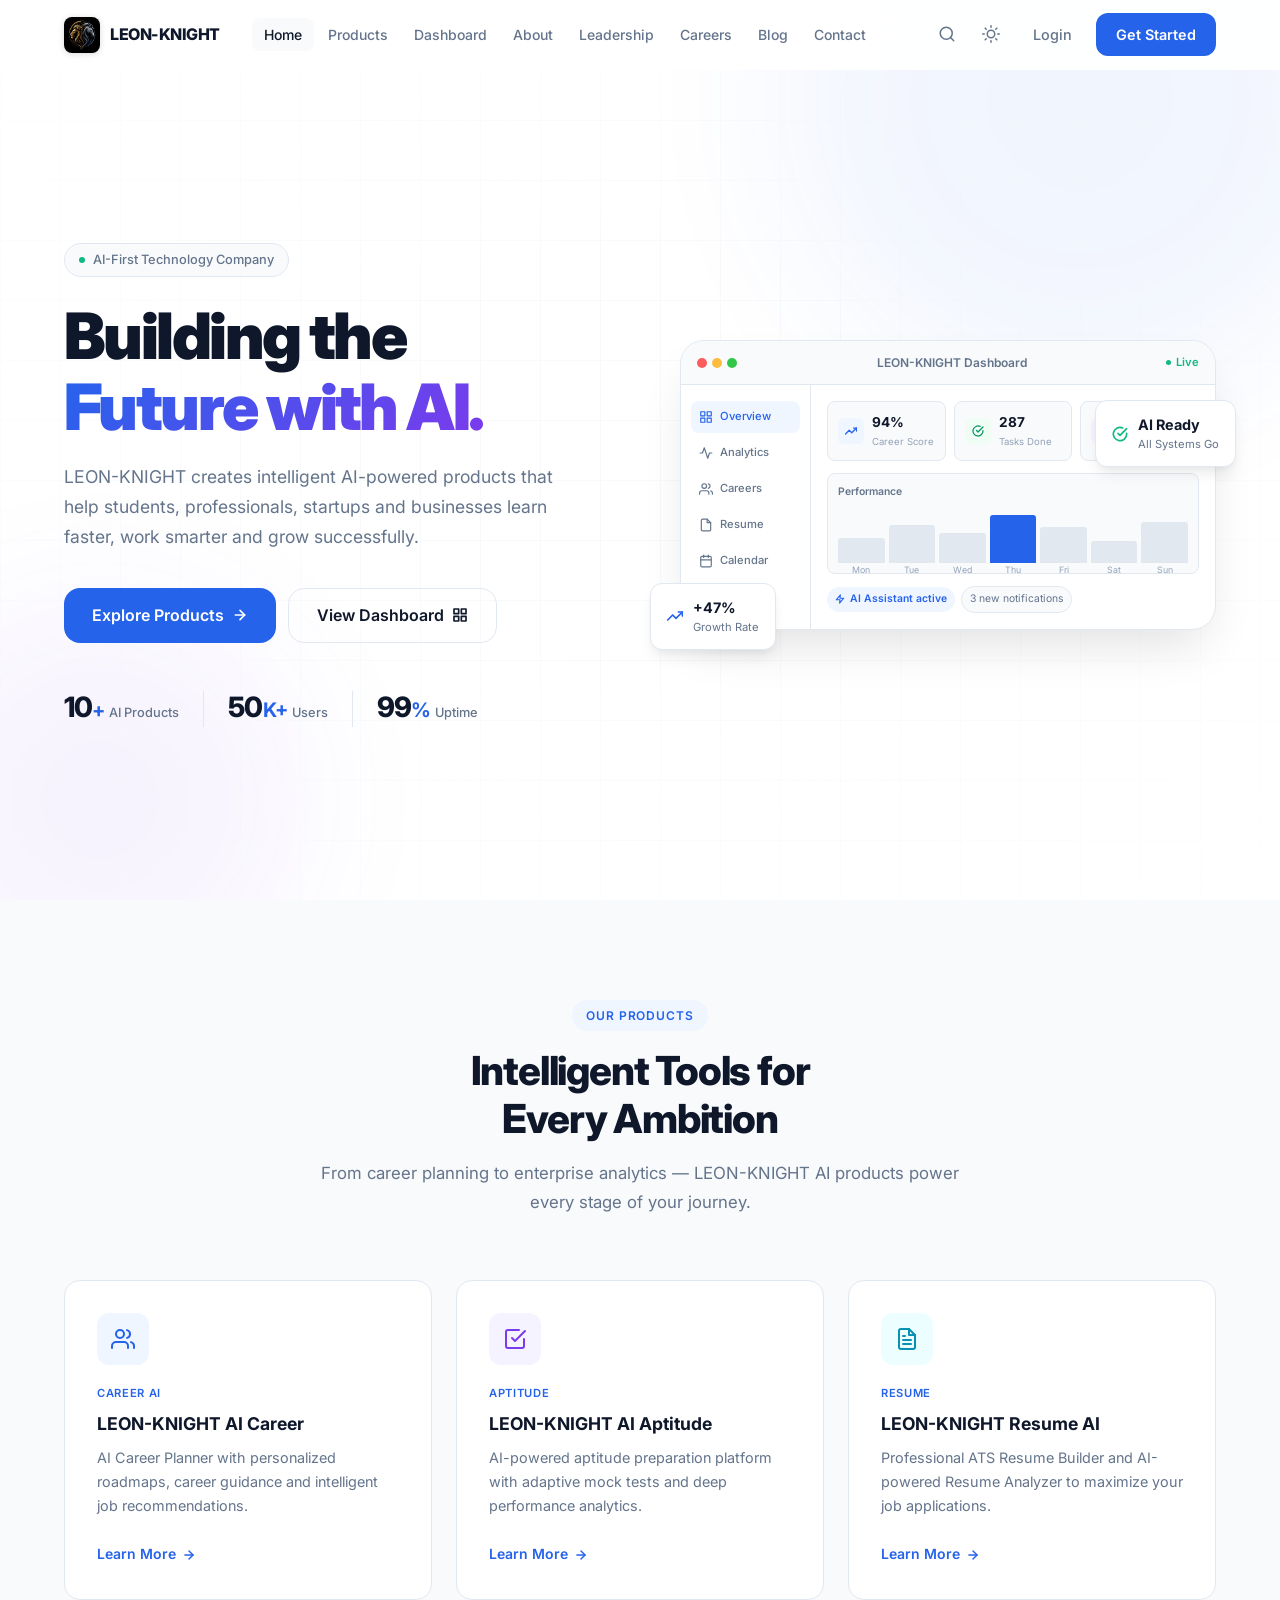
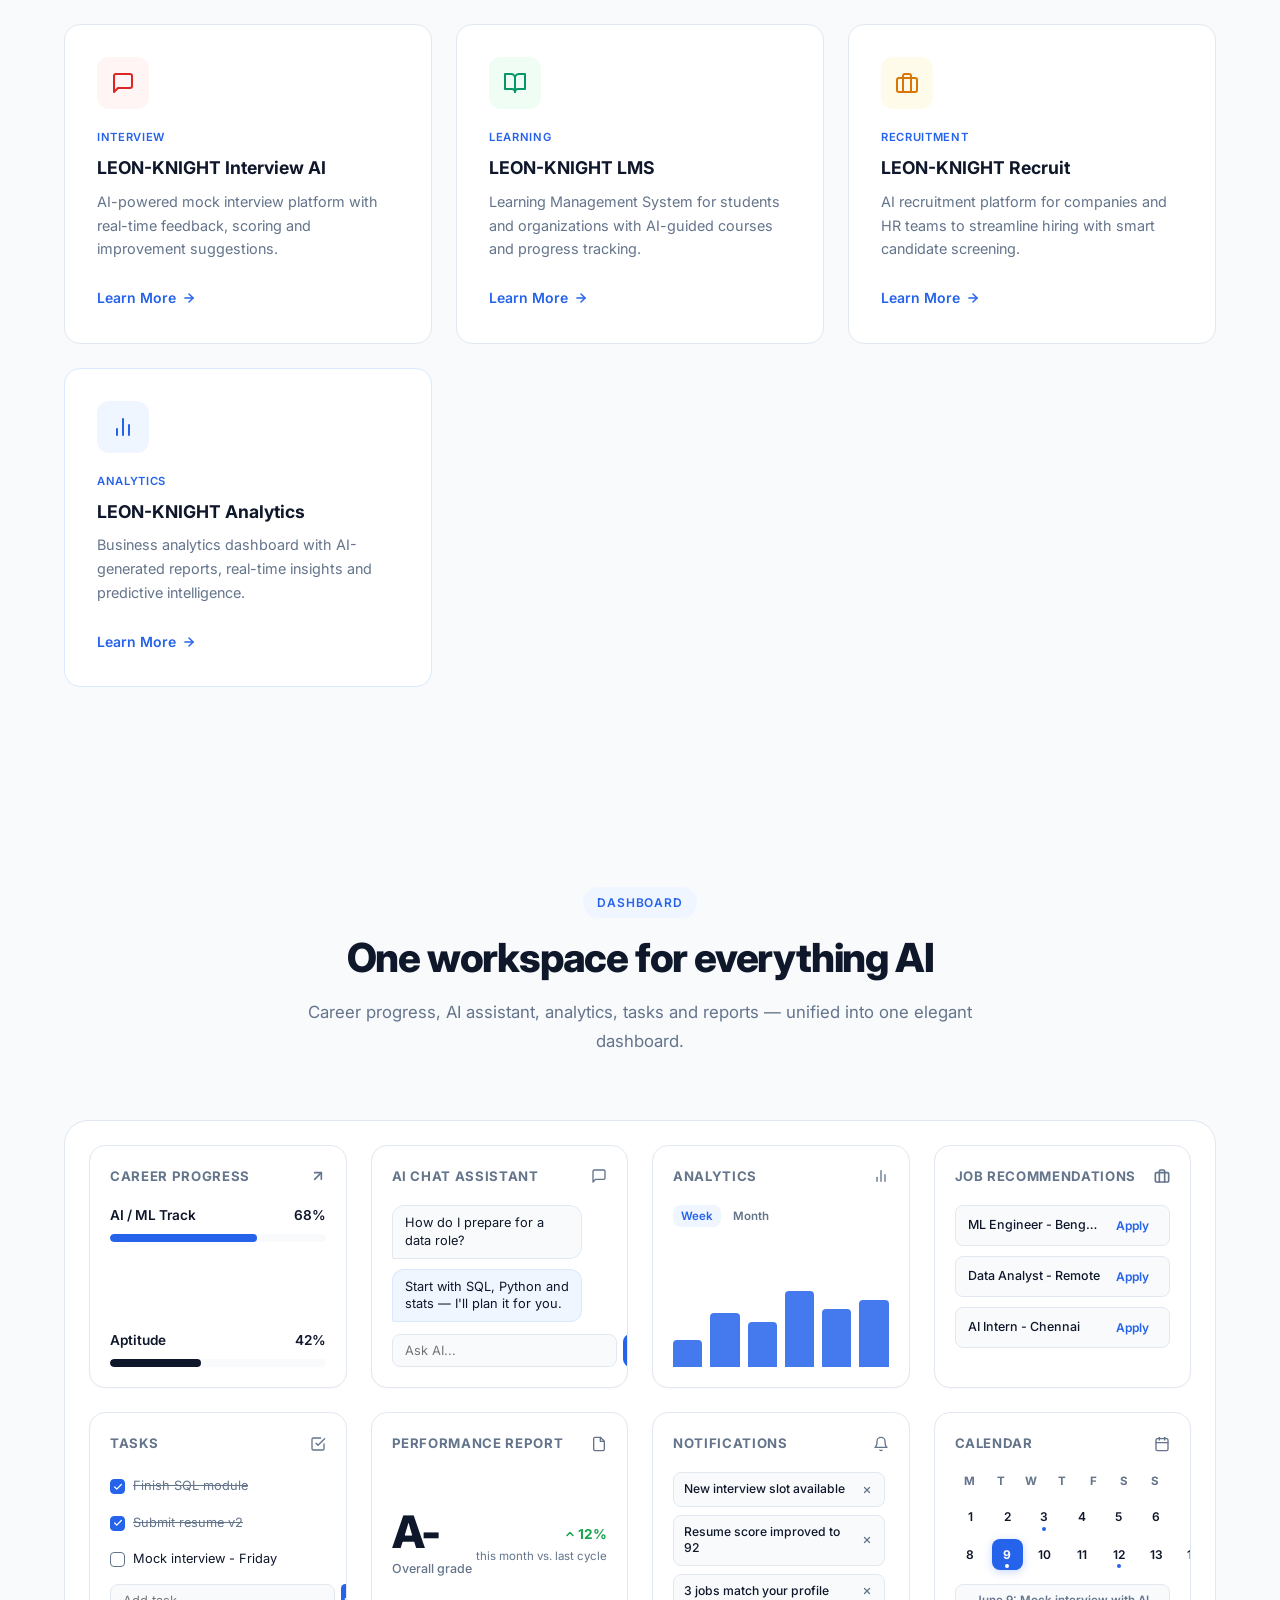
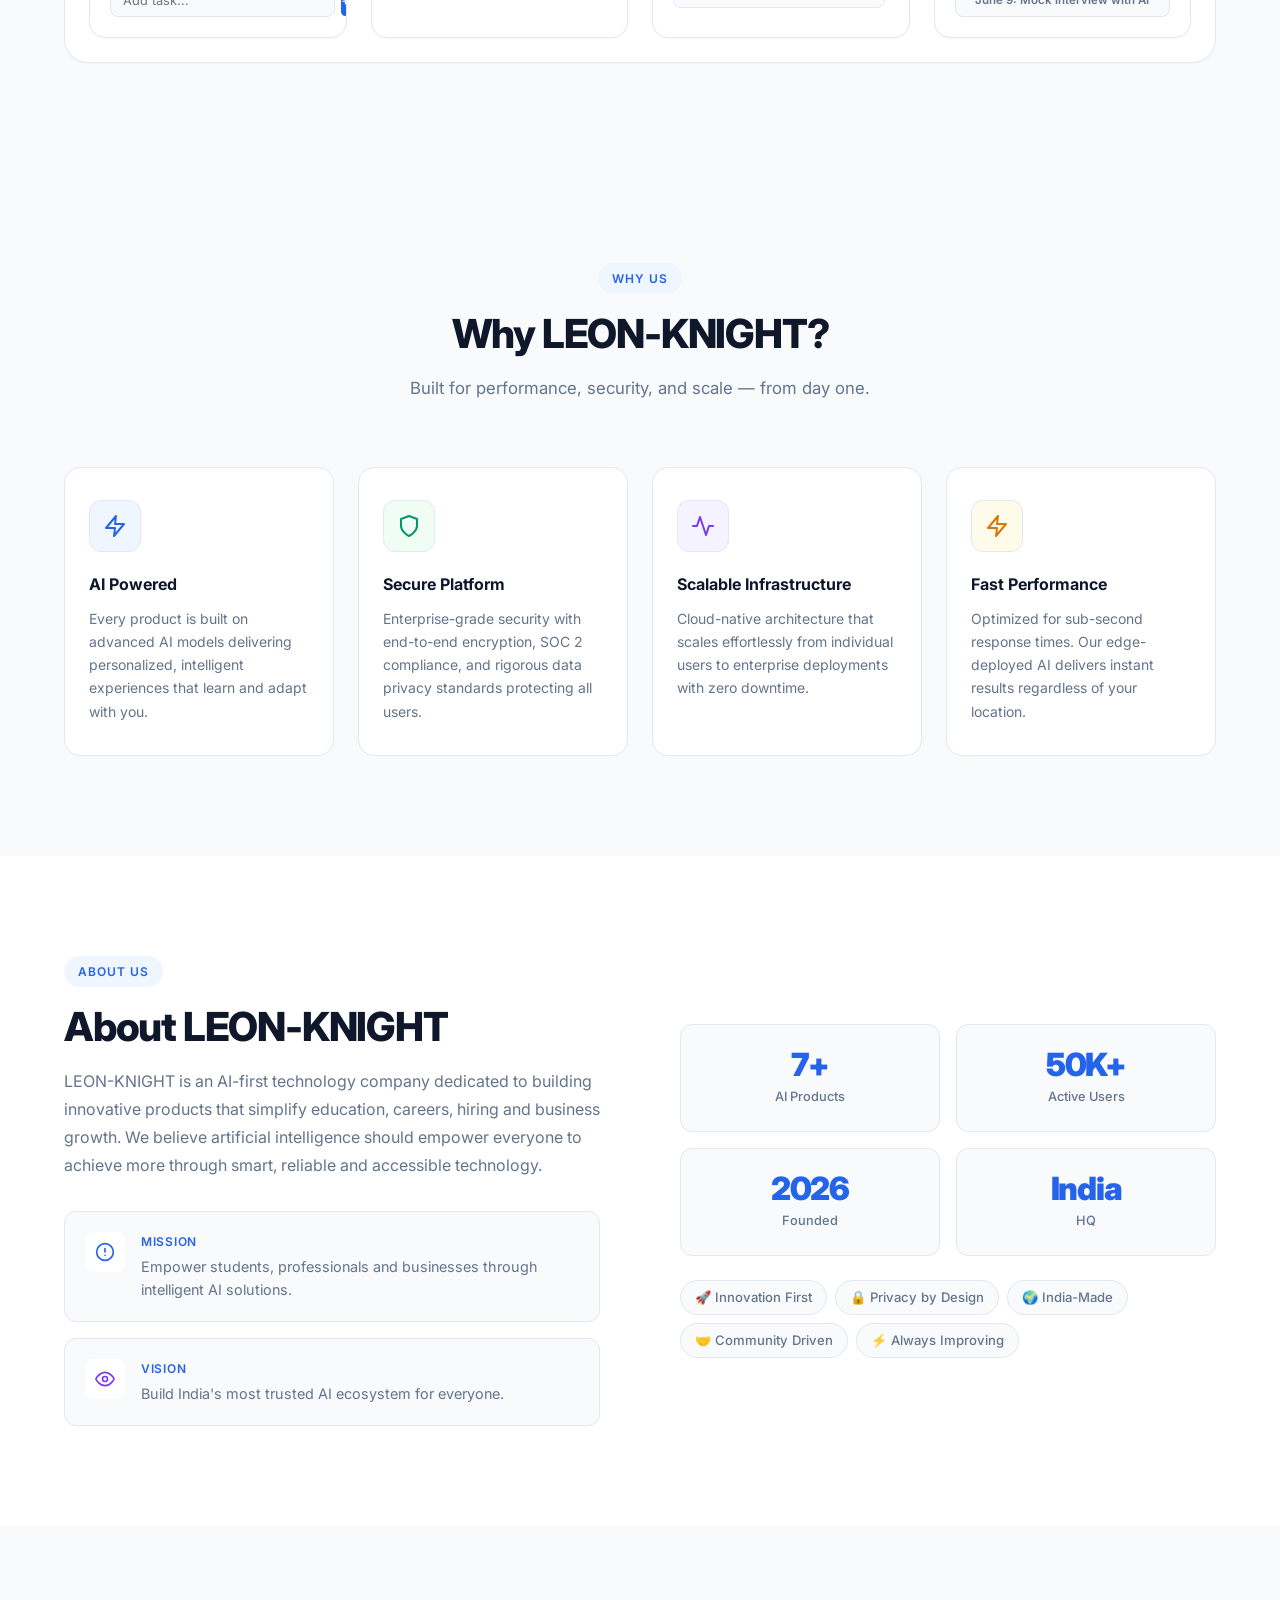
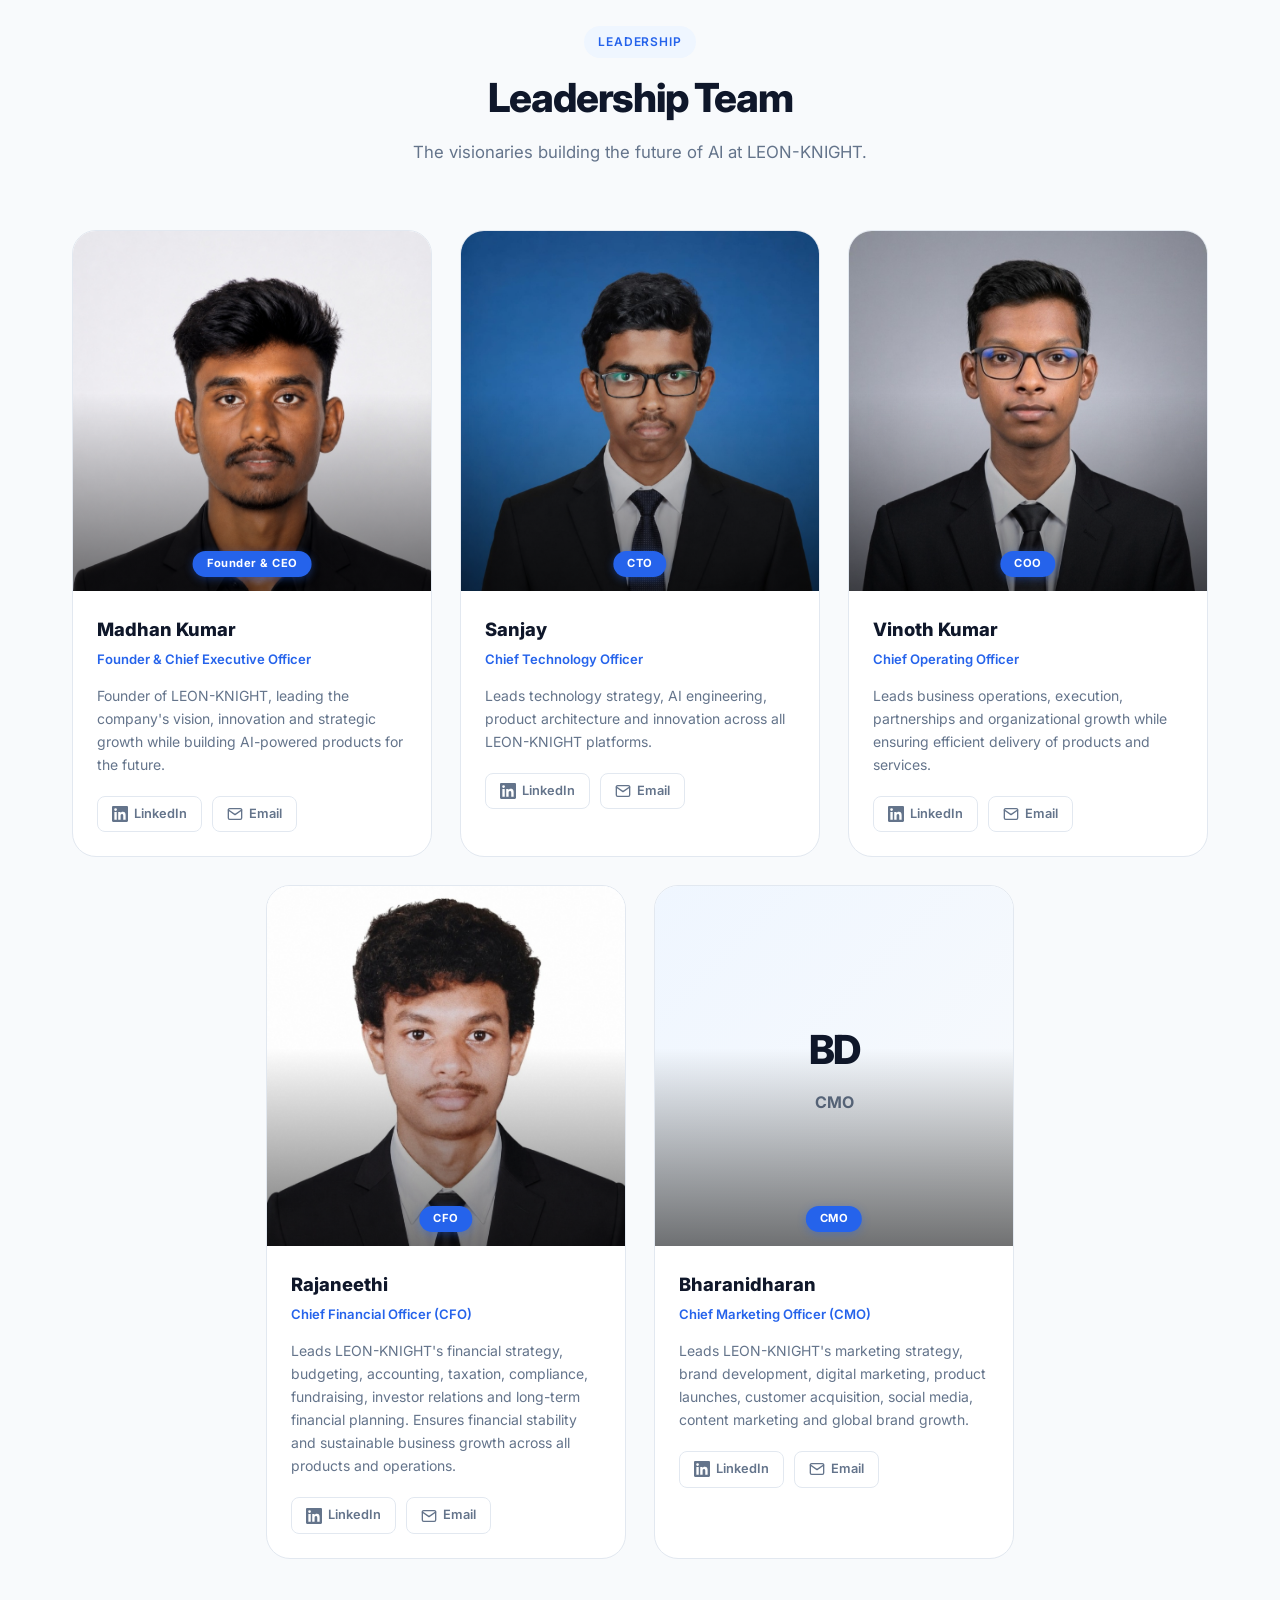
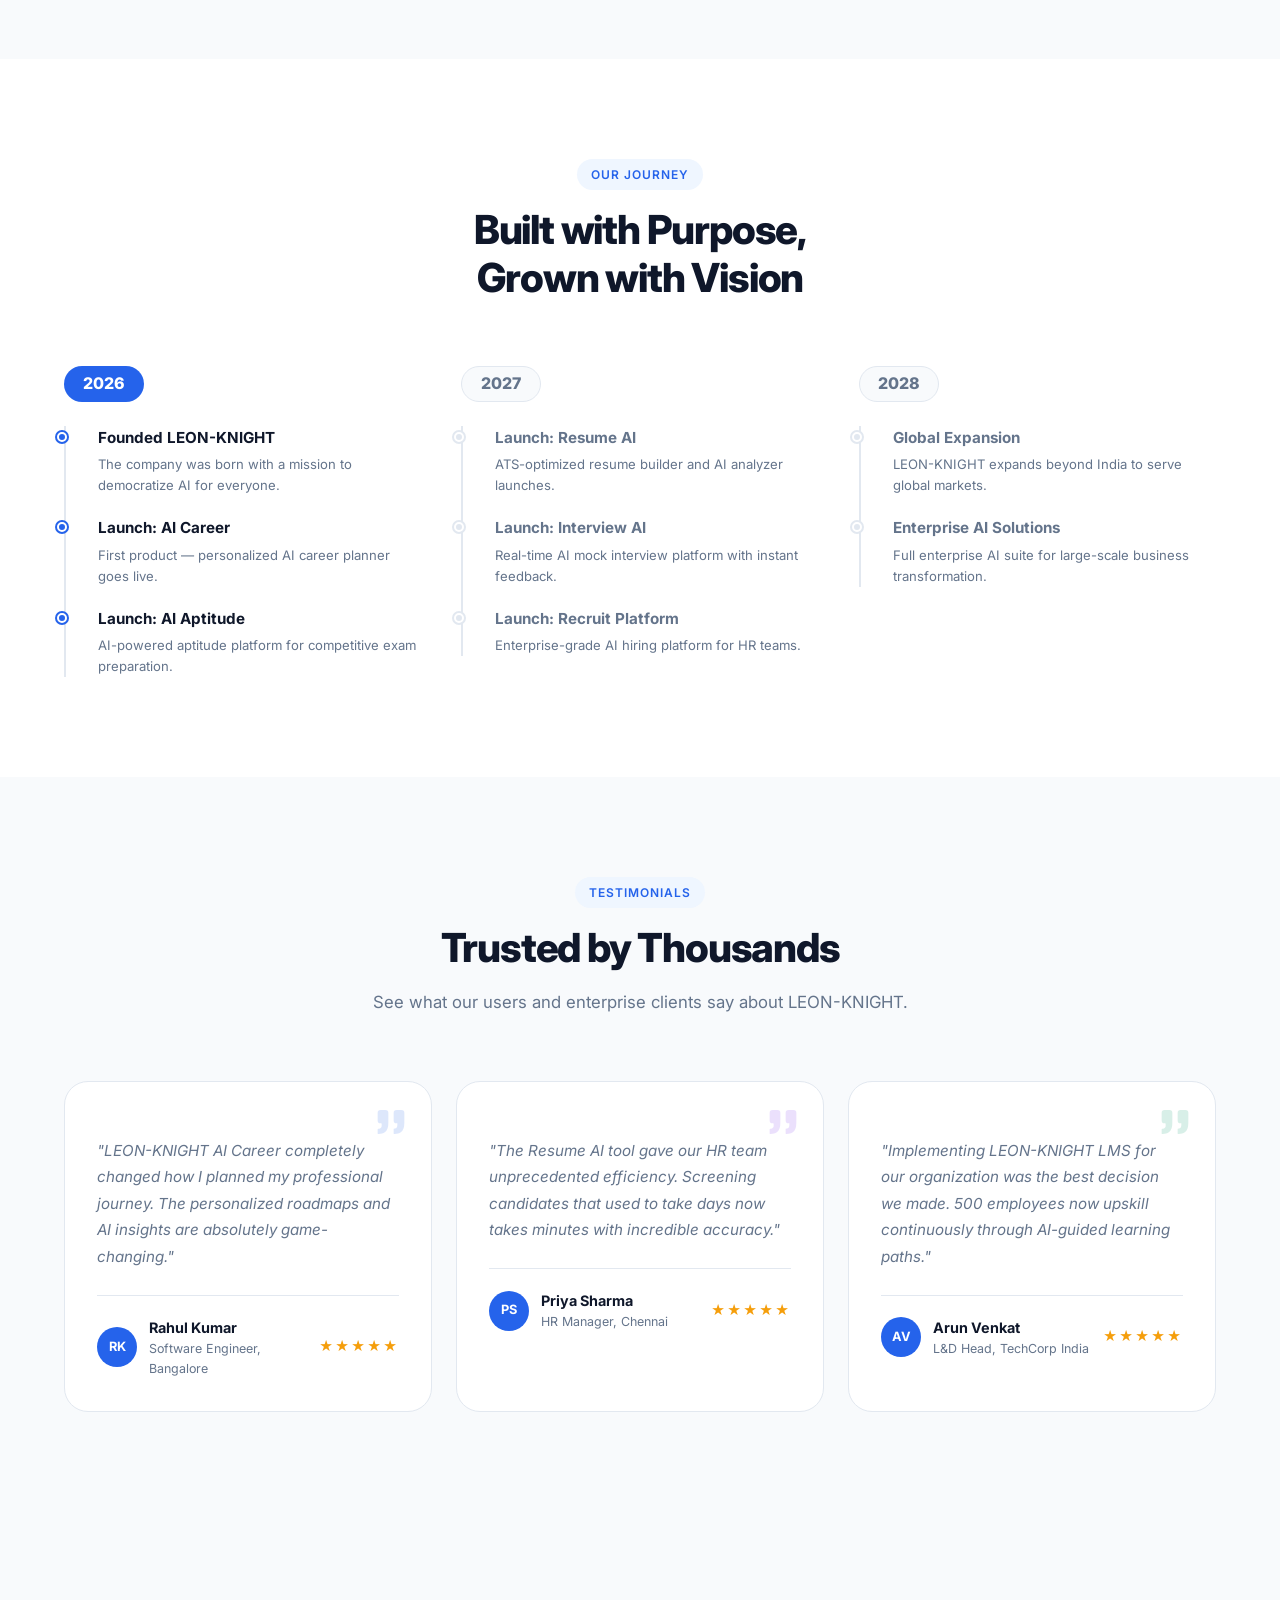
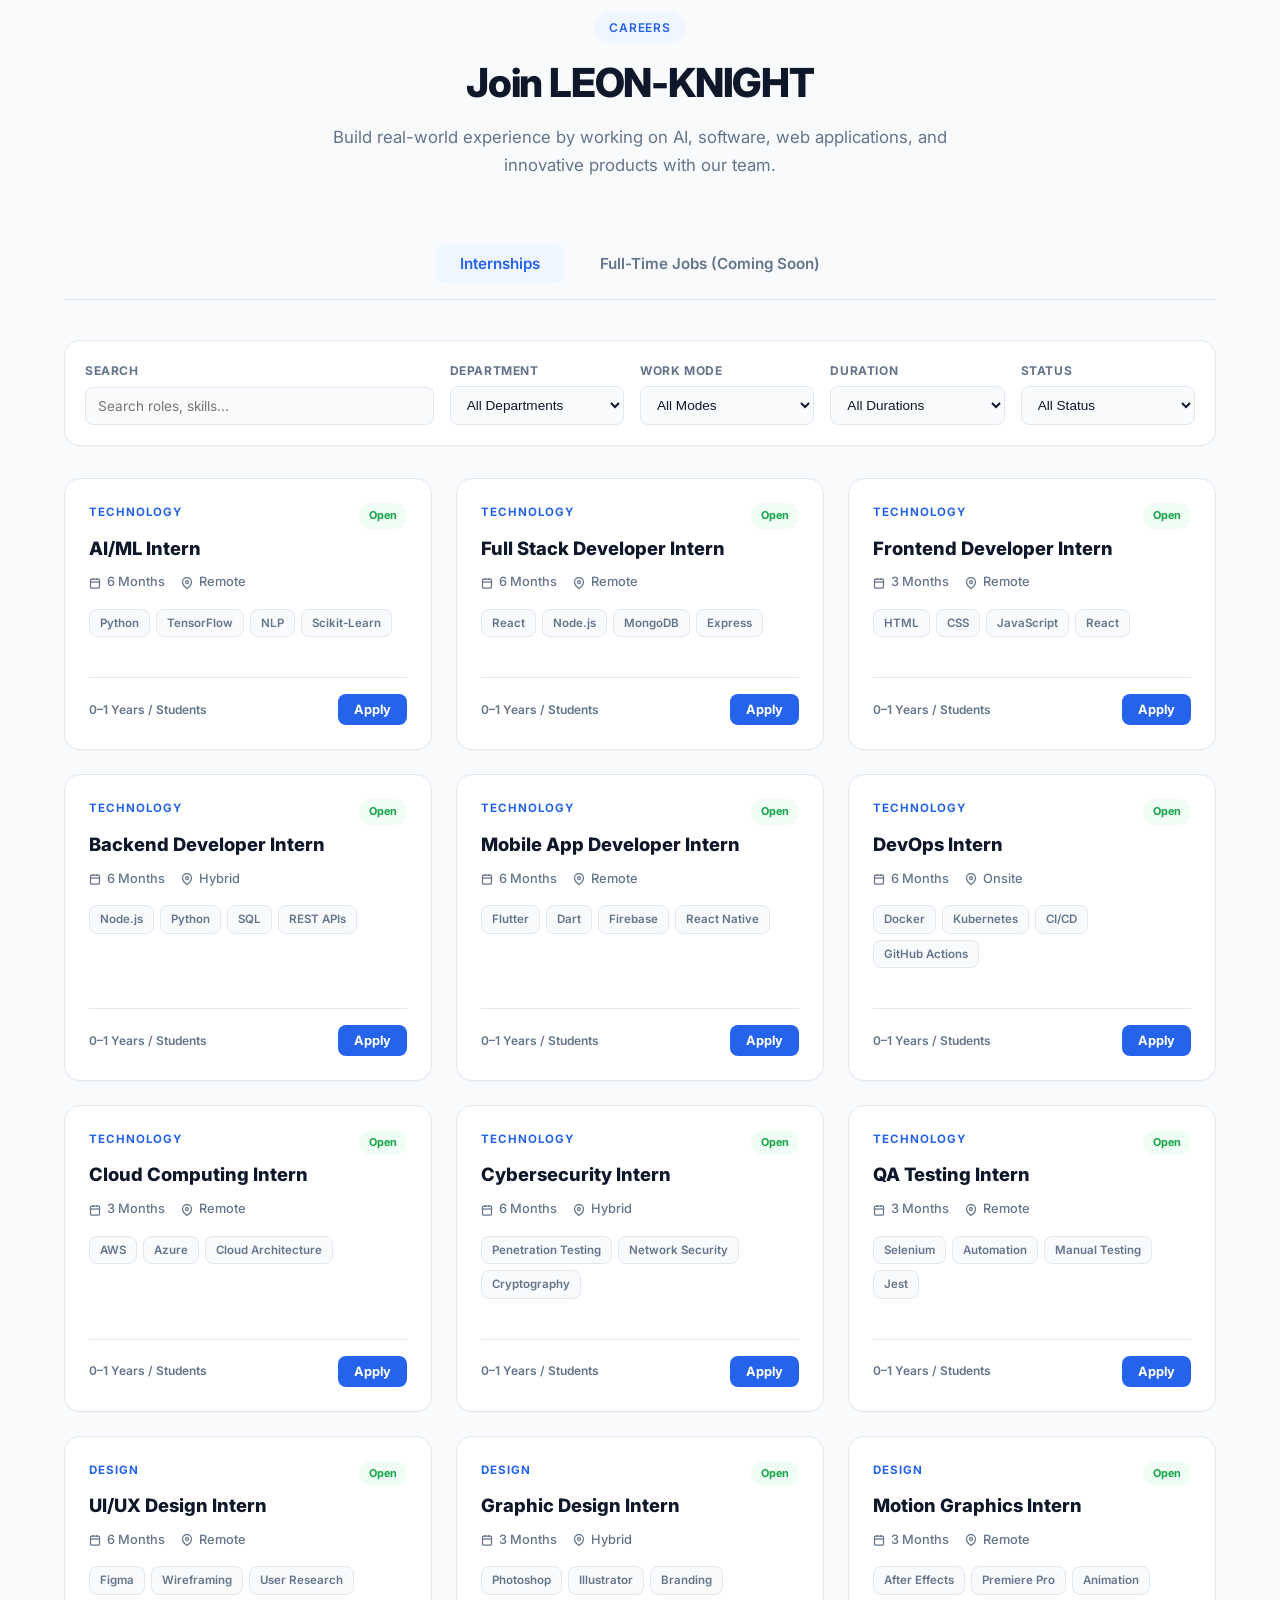
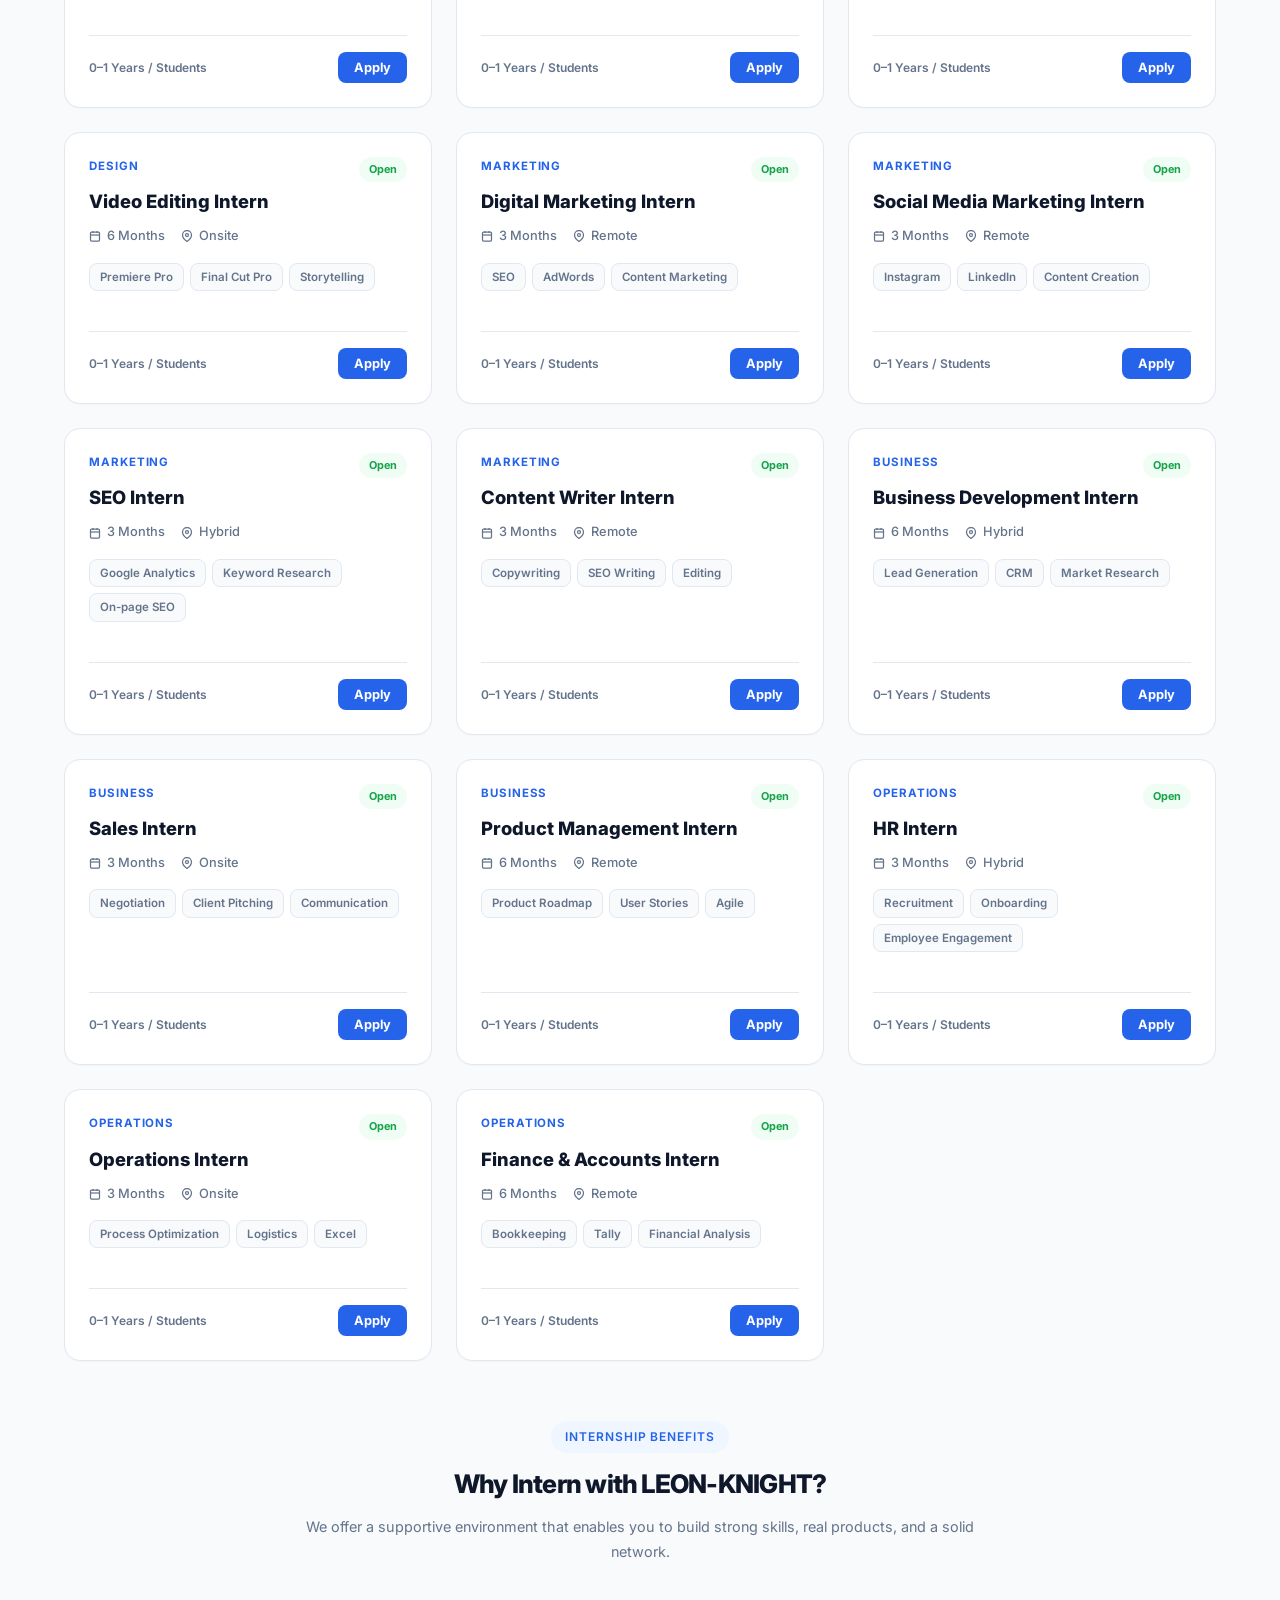
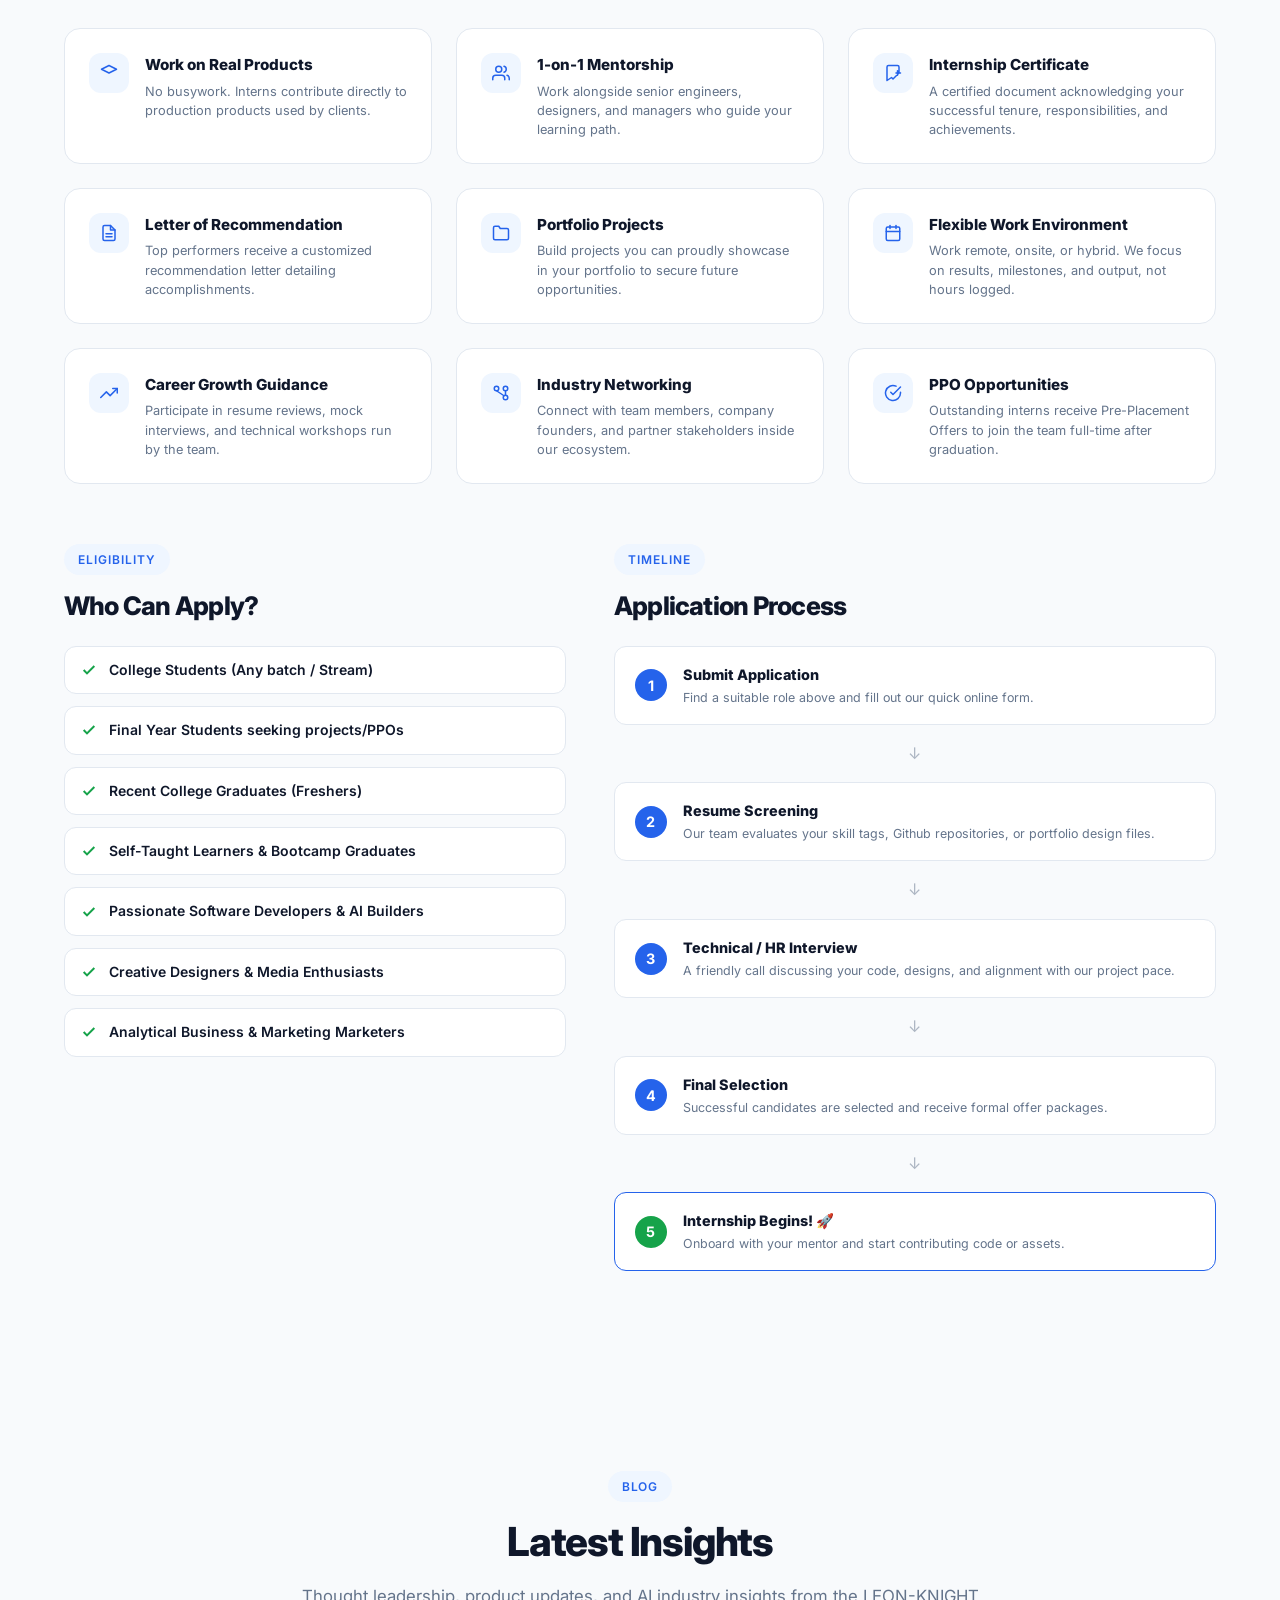
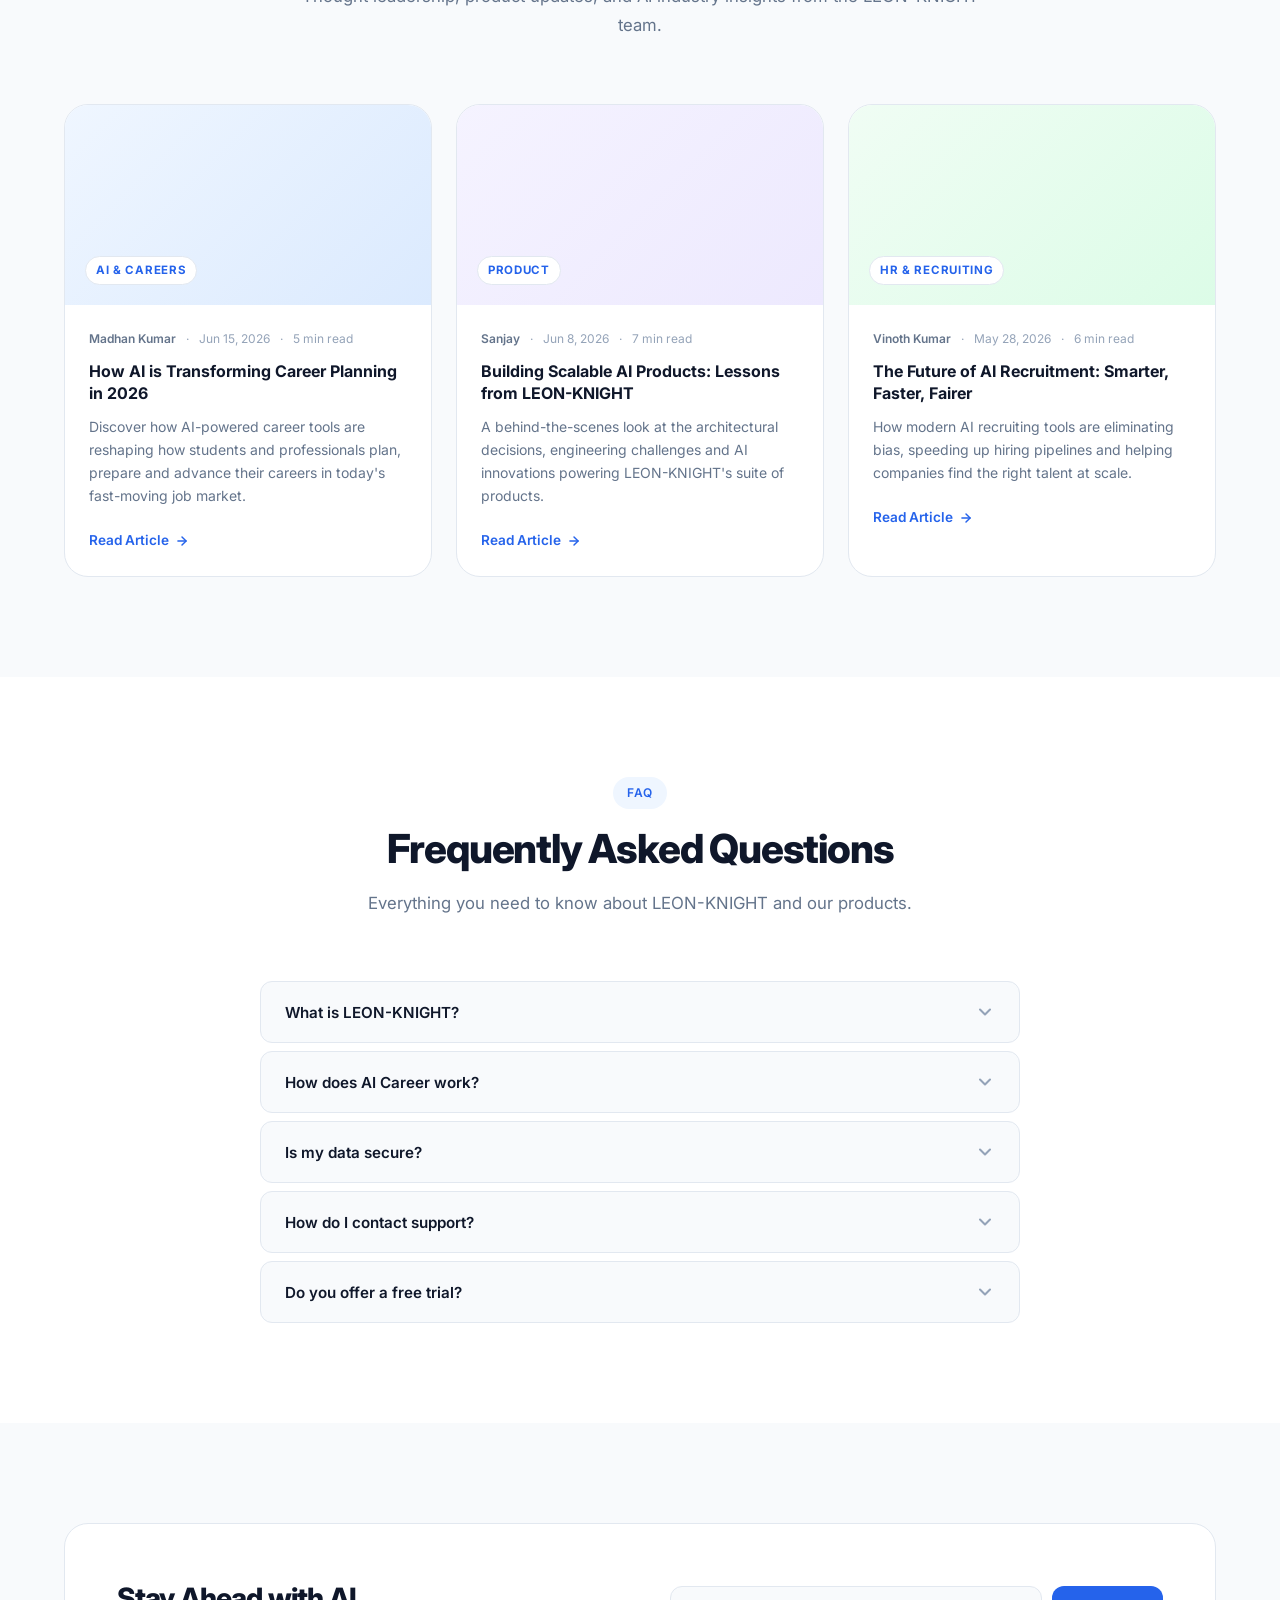
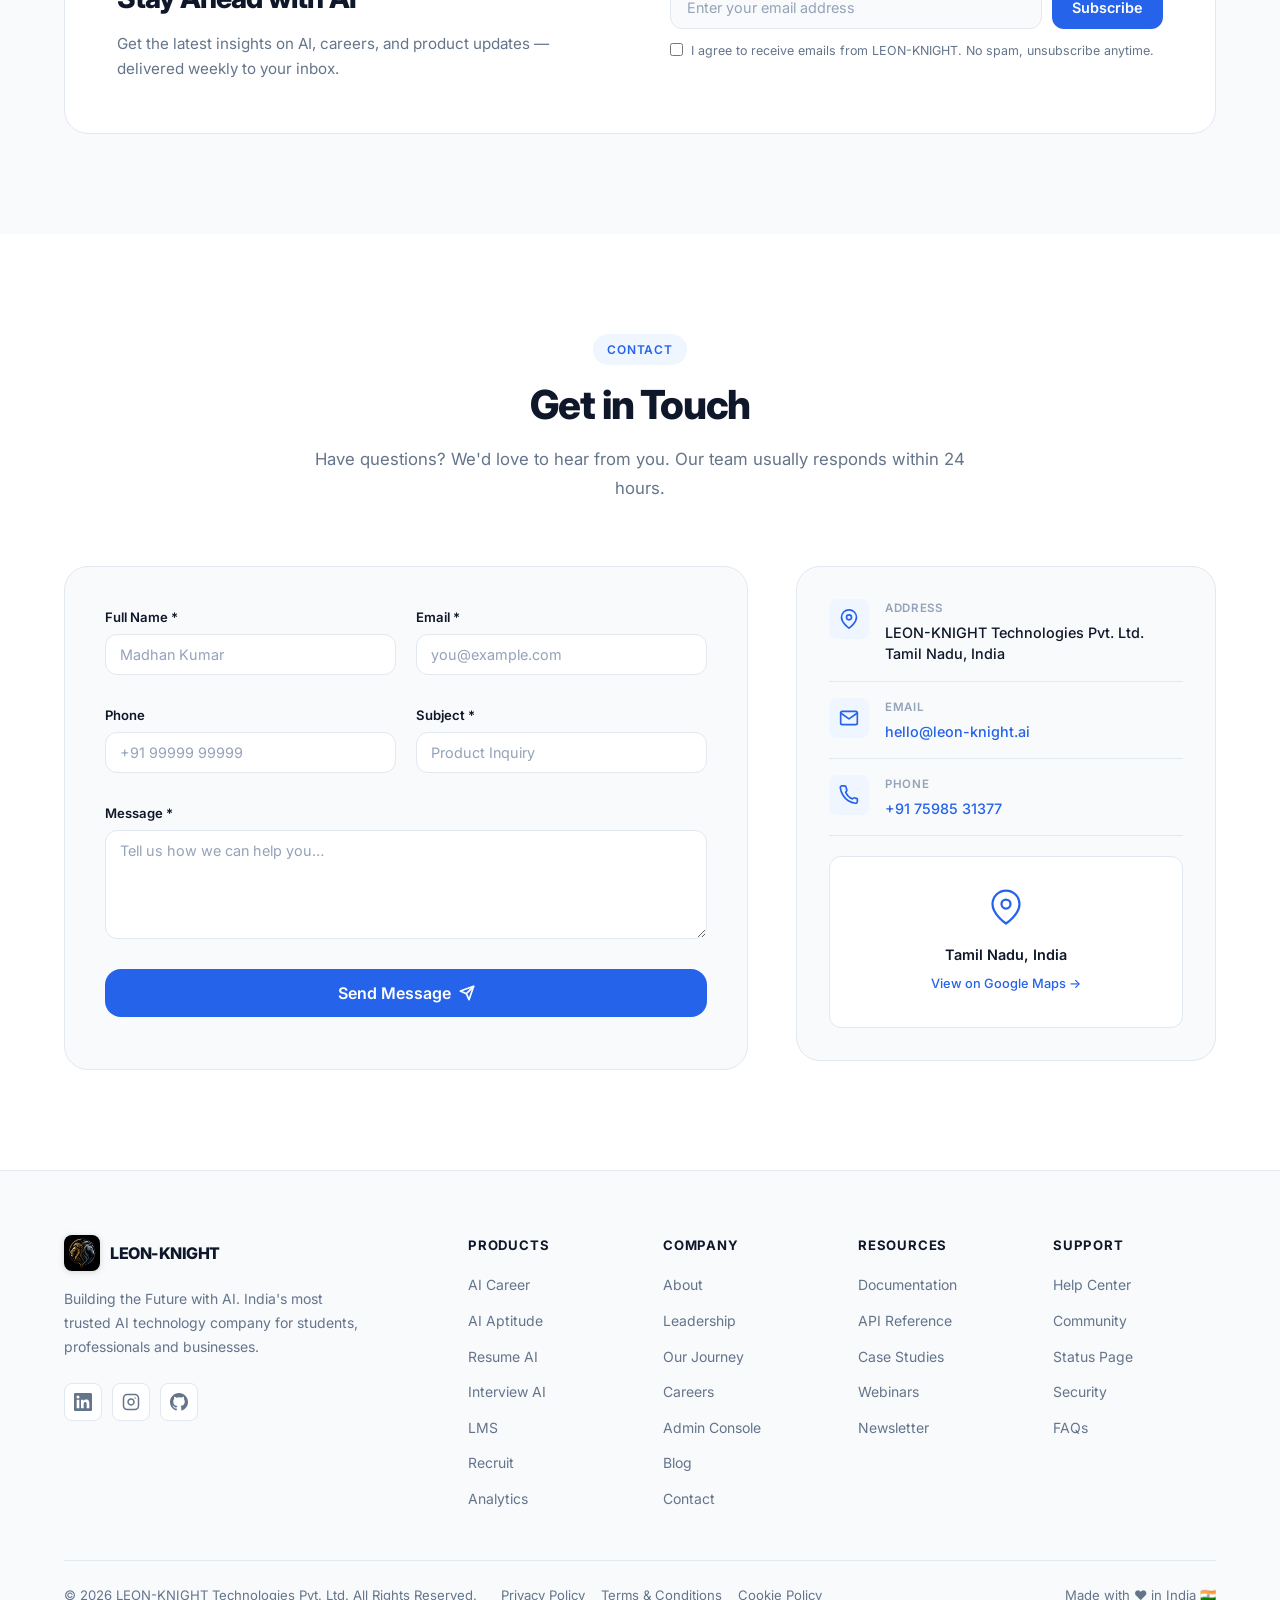
==== commit e7e74e30: "feat: integrate Careers section and fix CSS media query syntax bug" ====
--- a/index.html
+++ b/index.html
@@ -817,6 +817,827 @@
         border-radius: var(--radius-lg);
       }
     }
+    /* ── CAREERS SYSTEM CUSTOM CSS ── */
+    :root {
+      --careers-bg: #F8FAFC;
+      --careers-card-bg: #ffffff;
+      --careers-card-border: #E2E8F0;
+      --careers-card-shadow: 0 1px 3px rgba(0,0,0,0.02), 0 1px 2px rgba(0,0,0,0.01);
+      --careers-text-muted: #64748B;
+      --careers-input-bg: #F8FAFC;
+      --careers-success-bg: #F0FDF4;
+      --careers-success-text: #16A34A;
+      --careers-error-bg: #FEF2F2;
+      --careers-error-text: #DC2626;
+      --careers-warning-bg: #FFFBEB;
+      --careers-warning-text: #D97706;
+    }
+
+    [data-theme="dark"] {
+      --careers-bg: #0A0F1E;
+      --careers-card-bg: #0F172A;
+      --careers-card-border: #1E293B;
+      --careers-card-shadow: 0 4px 6px -1px rgba(0,0,0,0.2), 0 2px 4px -1px rgba(0,0,0,0.1);
+      --careers-text-muted: #94A3B8;
+      --careers-input-bg: #1E293B;
+      --careers-success-bg: rgba(22,163,74,0.15);
+      --careers-success-text: #4ADE80;
+      --careers-error-bg: rgba(220,38,38,0.15);
+      --careers-error-text: #F87171;
+      --careers-warning-bg: rgba(217,119,6,0.15);
+      --careers-warning-text: #FBBF24;
+    }
+
+    .careers-section {
+      background: var(--careers-bg);
+      transition: background var(--transition-slow);
+    }
+
+    /* ── TABS ── */
+    .careers-tabs {
+      display: flex;
+      justify-content: center;
+      gap: 12px;
+      margin-bottom: 40px;
+      border-bottom: 1px solid var(--careers-card-border);
+      padding-bottom: 16px;
+    }
+
+    .careers-tab-btn {
+      padding: 10px 24px;
+      font-size: 0.95rem;
+      font-weight: 600;
+      color: var(--careers-text-muted);
+      background: transparent;
+      border-radius: var(--radius-sm);
+      transition: all var(--transition);
+      cursor: pointer;
+      position: relative;
+      border: none;
+    }
+
+    .careers-tab-btn.active {
+      color: var(--accent-color);
+      background: var(--accent-light);
+    }
+
+    .careers-tab-content {
+      display: none;
+    }
+
+    .careers-tab-content.active {
+      display: block;
+    }
+
+    /* ── SEARCH & FILTERS ── */
+    .filter-panel {
+      background: var(--careers-card-bg);
+      border: 1px solid var(--careers-card-border);
+      border-radius: var(--radius-lg);
+      padding: 20px;
+      margin-bottom: 32px;
+      box-shadow: var(--careers-card-shadow);
+      display: grid;
+      grid-template-columns: 2fr 1fr 1fr 1fr 1fr;
+      gap: 16px;
+      align-items: center;
+    }
+
+    @media (max-width: 900px) {
+      .filter-panel {
+        grid-template-columns: 1fr 1fr;
+      }
+    }
+
+    @media (max-width: 580px) {
+      .filter-panel {
+        grid-template-columns: 1fr;
+      }
+    }
+
+    .filter-group {
+      display: flex;
+      flex-direction: column;
+      gap: 6px;
+    }
+
+    .filter-label {
+      font-size: 0.75rem;
+      font-weight: 700;
+      color: var(--careers-text-muted);
+      text-transform: uppercase;
+      letter-spacing: 0.05em;
+      text-align: left;
+    }
+
+    .filter-input {
+      padding: 10px 12px;
+      border: 1.5px solid var(--careers-card-border);
+      border-radius: var(--radius-sm);
+      background: var(--careers-input-bg);
+      color: var(--text-dark);
+      font-size: 0.85rem;
+      outline: none;
+      transition: border-color var(--transition);
+    }
+
+    .filter-input:focus {
+      border-color: var(--accent-color);
+    }
+
+    /* ── JOB CARD GRID ── */
+    .job-cards-grid {
+      display: grid;
+      grid-template-columns: repeat(3, 1fr);
+      gap: 24px;
+      margin-bottom: 60px;
+    }
+
+    @media (max-width: 1024px) {
+      .job-cards-grid {
+        grid-template-columns: repeat(2, 1fr);
+      }
+    }
+
+    @media (max-width: 640px) {
+      .job-cards-grid {
+        grid-template-columns: 1fr;
+      }
+    }
+
+    /* Job Card Styling */
+    .job-card-c {
+      background: var(--careers-card-bg);
+      border: 1px solid var(--careers-card-border);
+      border-radius: var(--radius-lg);
+      padding: 24px;
+      display: flex;
+      flex-direction: column;
+      justify-content: space-between;
+      box-shadow: var(--careers-card-shadow);
+      transition: transform var(--transition), box-shadow var(--transition), border-color var(--transition);
+      position: relative;
+      text-align: left;
+    }
+
+    .job-card-c:hover {
+      transform: translateY(-3px);
+      box-shadow: var(--shadow-lg);
+      border-color: var(--accent-color);
+    }
+
+    .job-card-top {
+      margin-bottom: 16px;
+    }
+
+    .job-card-header {
+      display: flex;
+      justify-content: space-between;
+      align-items: flex-start;
+      margin-bottom: 8px;
+      gap: 12px;
+    }
+
+    .job-dept {
+      font-size: 0.72rem;
+      font-weight: 700;
+      color: var(--accent-color);
+      text-transform: uppercase;
+      letter-spacing: 0.08em;
+    }
+
+    .job-badge {
+      font-size: 0.68rem;
+      font-weight: 700;
+      padding: 4px 10px;
+      border-radius: 99px;
+    }
+
+    .job-badge.open {
+      background: var(--success-bg);
+      color: var(--success-text);
+    }
+
+    .job-badge.closed {
+      background: var(--error-bg);
+      color: var(--error-text);
+    }
+
+    .job-title-c {
+      font-size: 1.15rem;
+      font-weight: 800;
+      color: var(--text-dark);
+      line-height: 1.3;
+      margin-bottom: 12px;
+    }
+
+    .job-meta-row {
+      display: flex;
+      gap: 16px;
+      font-size: 0.8rem;
+      color: var(--careers-text-muted);
+      margin-bottom: 16px;
+      font-weight: 500;
+    }
+
+    .job-meta-item {
+      display: flex;
+      align-items: center;
+      gap: 6px;
+    }
+
+    .job-skills-wrap {
+      display: flex;
+      flex-wrap: wrap;
+      gap: 6px;
+      margin-bottom: 24px;
+    }
+
+    .skill-tag {
+      font-size: 0.72rem;
+      font-weight: 600;
+      background: var(--careers-bg);
+      color: var(--careers-text-muted);
+      padding: 4px 10px;
+      border-radius: var(--radius-sm);
+      border: 1px solid var(--careers-card-border);
+    }
+
+    .job-apply-row {
+      display: flex;
+      justify-content: space-between;
+      align-items: center;
+      border-top: 1px solid var(--careers-card-border);
+      padding-top: 16px;
+      margin-top: auto;
+    }
+
+    .job-exp {
+      font-size: 0.75rem;
+      color: var(--careers-text-muted);
+      font-weight: 600;
+    }
+
+    .apply-btn-c {
+      padding: 8px 16px;
+      font-size: 0.8rem;
+      font-weight: 700;
+      border-radius: var(--radius-sm);
+      background: var(--accent-color);
+      color: #ffffff;
+      transition: background var(--transition);
+      cursor: pointer;
+      border: none;
+    }
+
+    .apply-btn-c:hover {
+      background: var(--accent-hover);
+    }
+
+    .apply-btn-c.disabled {
+      background: var(--careers-card-border);
+      color: var(--careers-text-muted);
+      cursor: not-allowed;
+      pointer-events: none;
+    }
+
+    /* Benefits Subsection */
+    .benefits-grid {
+      display: grid;
+      grid-template-columns: repeat(3, 1fr);
+      gap: 24px;
+    }
+
+    @media (max-width: 900px) {
+      .benefits-grid {
+        grid-template-columns: repeat(2, 1fr);
+      }
+    }
+
+    @media (max-width: 580px) {
+      .benefits-grid {
+        grid-template-columns: 1fr;
+      }
+    }
+
+    .benefit-card-c {
+      border: 1px solid var(--careers-card-border);
+      background: var(--careers-card-bg);
+      border-radius: var(--radius-lg);
+      padding: 24px;
+      display: flex;
+      gap: 16px;
+      transition: transform var(--transition);
+      text-align: left;
+    }
+
+    .benefit-card-c:hover {
+      transform: translateY(-2px);
+    }
+
+    .benefit-icon-w {
+      width: 40px;
+      height: 40px;
+      border-radius: var(--radius);
+      background: var(--accent-light);
+      color: var(--accent-color);
+      display: flex;
+      align-items: center;
+      justify-content: center;
+      flex-shrink: 0;
+    }
+
+    .benefit-title-c {
+      font-size: 0.95rem;
+      font-weight: 800;
+      color: var(--text-dark);
+      margin-bottom: 4px;
+    }
+
+    .benefit-desc-c {
+      font-size: 0.8rem;
+      color: var(--careers-text-muted);
+      line-height: 1.5;
+    }
+
+    /* Eligibility & Timeline */
+    .el-tl-grid {
+      display: grid;
+      grid-template-columns: 1fr 1.2fr;
+      gap: 48px;
+    }
+
+    @media (max-width: 900px) {
+      .el-tl-grid {
+        grid-template-columns: 1fr;
+      }
+    }
+
+    .who-apply-list {
+      display: flex;
+      flex-direction: column;
+      gap: 12px;
+    }
+
+    .who-apply-item {
+      display: flex;
+      align-items: center;
+      gap: 12px;
+      padding: 12px 16px;
+      background: var(--careers-card-bg);
+      border: 1px solid var(--careers-card-border);
+      border-radius: var(--radius);
+      font-size: 0.875rem;
+      font-weight: 600;
+      color: var(--text-dark);
+      text-align: left;
+    }
+
+    .who-apply-item svg {
+      color: var(--success-text);
+      flex-shrink: 0;
+    }
+
+    .timeline-steps {
+      display: flex;
+      flex-direction: column;
+      gap: 16px;
+    }
+
+    .timeline-step-c {
+      display: flex;
+      align-items: center;
+      gap: 16px;
+      background: var(--careers-card-bg);
+      border: 1px solid var(--careers-card-border);
+      border-radius: var(--radius);
+      padding: 16px 20px;
+      position: relative;
+      text-align: left;
+    }
+
+    .step-number {
+      width: 32px;
+      height: 32px;
+      border-radius: 50%;
+      background: var(--accent-color);
+      color: #ffffff;
+      font-weight: 700;
+      font-size: 0.9rem;
+      display: flex;
+      align-items: center;
+      justify-content: center;
+      flex-shrink: 0;
+    }
+
+    .step-content-c h4 {
+      font-size: 0.9rem;
+      font-weight: 800;
+      color: var(--text-dark);
+    }
+
+    .step-arrow {
+      align-self: center;
+      display: flex;
+      justify-content: center;
+      color: var(--careers-text-muted);
+      opacity: 0.5;
+    }
+
+    /* Modal Styling */
+    .modal-overlay {
+      position: fixed;
+      inset: 0;
+      background: rgba(15, 23, 42, 0.6);
+      backdrop-filter: blur(4px);
+      z-index: 1000;
+      display: none;
+      align-items: center;
+      justify-content: center;
+      padding: 24px;
+    }
+
+    .modal-overlay.open {
+      display: flex;
+    }
+
+    .modal-box {
+      background: var(--careers-card-bg);
+      border: 1px solid var(--careers-card-border);
+      border-radius: var(--radius-xl);
+      width: 100%;
+      max-width: 680px;
+      max-height: 90vh;
+      overflow-y: auto;
+      box-shadow: var(--shadow-2xl);
+      animation: modalSlide 0.3s cubic-bezier(0.16, 1, 0.3, 1) forwards;
+    }
+
+    .modal-header {
+      padding: 20px 24px;
+      border-bottom: 1px solid var(--careers-card-border);
+      display: flex;
+      justify-content: space-between;
+      align-items: center;
+      position: sticky;
+      top: 0;
+      background: var(--careers-card-bg);
+      z-index: 10;
+    }
+
+    .modal-header h3 {
+      font-size: 1.2rem;
+      font-weight: 800;
+      color: var(--text-dark);
+    }
+
+    .modal-close {
+      background: transparent;
+      color: var(--careers-text-muted);
+      border: none;
+      cursor: pointer;
+      display: flex;
+      align-items: center;
+      justify-content: center;
+      padding: 6px;
+      border-radius: 50%;
+      transition: background var(--transition), color var(--transition);
+    }
+
+    .modal-close:hover {
+      background: var(--careers-input-bg);
+      color: var(--text-dark);
+    }
+
+    .modal-body {
+      padding: 24px;
+    }
+
+    .form-grid {
+      display: grid;
+      grid-template-columns: 1fr 1fr;
+      gap: 16px;
+      margin-bottom: 24px;
+    }
+
+    @media (max-width: 580px) {
+      .form-grid {
+        grid-template-columns: 1fr;
+      }
+    }
+
+    .form-col-full {
+      grid-column: 1 / -1;
+    }
+
+    .form-label {
+      display: block;
+      font-size: 0.8rem;
+      font-weight: 600;
+      color: var(--text-dark);
+      margin-bottom: 6px;
+      text-align: left;
+    }
+
+    .form-input {
+      width: 100%;
+      padding: 10px 12px;
+      border: 1.5px solid var(--careers-card-border);
+      border-radius: var(--radius-sm);
+      background: var(--careers-input-bg);
+      color: var(--text-dark);
+      font-size: 0.85rem;
+      outline: none;
+      transition: border-color var(--transition);
+      box-sizing: border-box;
+    }
+
+    .form-input:focus {
+      border-color: var(--accent-color);
+    }
+
+    .form-input.invalid {
+      border-color: var(--error-text);
+    }
+
+    .form-error {
+      font-size: 0.72rem;
+      color: var(--error-text);
+      margin-top: 4px;
+      text-align: left;
+    }
+
+    .checkbox-row {
+      display: flex;
+      gap: 10px;
+      align-items: flex-start;
+      margin-bottom: 24px;
+    }
+
+    .checkbox-row input {
+      margin-top: 3px;
+      accent-color: var(--accent-color);
+    }
+
+    .checkbox-row label {
+      font-size: 0.78rem;
+      color: var(--careers-text-muted);
+      line-height: 1.4;
+      text-align: left;
+    }
+
+    .toast-notif {
+      position: fixed;
+      bottom: 24px;
+      right: 24px;
+      padding: 16px 20px;
+      border-radius: var(--radius-lg);
+      box-shadow: var(--shadow-lg);
+      z-index: 2000;
+      display: flex;
+      align-items: center;
+      gap: 12px;
+      font-size: 0.85rem;
+      font-weight: 600;
+      transform: translateY(100px);
+      opacity: 0;
+      transition: all 0.3s cubic-bezier(0.175, 0.885, 0.32, 1.275);
+    }
+
+    .toast-notif.show {
+      transform: translateY(0);
+      opacity: 1;
+    }
+
+    .toast-notif.success {
+      background: var(--success-bg);
+      border: 1px solid rgba(22, 163, 74, 0.2);
+      color: var(--success-text);
+    }
+
+    .toast-notif.error {
+      background: var(--error-bg);
+      border: 1px solid rgba(220, 38, 38, 0.2);
+      color: var(--error-text);
+    }
+
+    /* Admin Panel Dashboard Style */
+    .admin-container {
+      background: var(--careers-card-bg);
+      border: 1px solid var(--careers-card-border);
+      border-radius: var(--radius-xl);
+      padding: 24px;
+      margin-bottom: 60px;
+      box-shadow: var(--careers-card-shadow);
+    }
+
+    .admin-header-row {
+      display: flex;
+      justify-content: space-between;
+      align-items: center;
+      border-bottom: 1px solid var(--careers-card-border);
+      padding-bottom: 16px;
+      margin-bottom: 24px;
+    }
+
+    .admin-header-title {
+      font-size: 1.25rem;
+      font-weight: 800;
+      color: var(--text-dark);
+      display: flex;
+      align-items: center;
+      gap: 8px;
+    }
+
+    .admin-tabs {
+      display: flex;
+      gap: 8px;
+      background: var(--careers-bg);
+      padding: 4px;
+      border-radius: var(--radius-sm);
+      border: 1px solid var(--careers-card-border);
+    }
+
+    .admin-tab-btn {
+      padding: 6px 14px;
+      font-size: 0.78rem;
+      font-weight: 700;
+      color: var(--careers-text-muted);
+      background: transparent;
+      border-radius: 4px;
+      transition: all var(--transition);
+      cursor: pointer;
+      border: none;
+    }
+
+    .admin-tab-btn.active {
+      background: var(--careers-card-bg);
+      color: var(--text-dark);
+      box-shadow: var(--shadow-sm);
+    }
+
+    .admin-stats-grid {
+      display: grid;
+      grid-template-columns: repeat(4, 1fr);
+      gap: 16px;
+      margin-bottom: 24px;
+    }
+
+    @media (max-width: 768px) {
+      .admin-stats-grid {
+        grid-template-columns: repeat(2, 1fr);
+      }
+    }
+
+    .stat-card-c {
+      background: var(--careers-bg);
+      border: 1px solid var(--careers-card-border);
+      border-radius: var(--radius);
+      padding: 16px;
+      text-align: left;
+    }
+
+    .stat-card-val {
+      font-size: 1.8rem;
+      font-weight: 800;
+      color: var(--text-dark);
+      line-height: 1.1;
+    }
+
+    .stat-card-lbl {
+      font-size: 0.72rem;
+      font-weight: 600;
+      color: var(--careers-text-muted);
+      text-transform: uppercase;
+      letter-spacing: 0.05em;
+      margin-top: 4px;
+    }
+
+    .admin-table-controls {
+      display: flex;
+      justify-content: space-between;
+      gap: 16px;
+      margin-bottom: 16px;
+      flex-wrap: wrap;
+    }
+
+    .admin-table-wrap {
+      width: 100%;
+      overflow-x: auto;
+      border: 1px solid var(--careers-card-border);
+      border-radius: var(--radius-lg);
+      background: var(--careers-card-bg);
+    }
+
+    .admin-table {
+      width: 100%;
+      border-collapse: collapse;
+      text-align: left;
+      font-size: 0.8rem;
+    }
+
+    .admin-table th, .admin-table td {
+      padding: 12px 16px;
+      border-bottom: 1px solid var(--careers-card-border);
+      vertical-align: middle;
+    }
+
+    .admin-table th {
+      background: var(--careers-bg);
+      color: var(--careers-text-muted);
+      font-weight: 700;
+      text-transform: uppercase;
+      font-size: 0.72rem;
+      letter-spacing: 0.05em;
+    }
+
+    .admin-table tbody tr:hover {
+      background: var(--careers-bg);
+    }
+
+    .status-select {
+      padding: 6px 10px;
+      border: 1.5px solid var(--careers-card-border);
+      border-radius: 4px;
+      background: var(--careers-card-bg);
+      color: var(--text-dark);
+      font-weight: 600;
+      font-size: 0.75rem;
+      outline: none;
+    }
+
+    .status-select:focus {
+      border-color: var(--accent-color);
+    }
+
+    .admin-btn {
+      padding: 6px 10px;
+      font-size: 0.75rem;
+      font-weight: 700;
+      border-radius: 4px;
+      cursor: pointer;
+      display: inline-flex;
+      align-items: center;
+      gap: 4px;
+      transition: all var(--transition);
+      border: none;
+    }
+
+    .admin-btn.primary {
+      background: var(--accent-color);
+      color: #ffffff;
+    }
+
+    .admin-btn.primary:hover {
+      background: var(--accent-hover);
+    }
+
+    .admin-btn.ghost {
+      background: transparent;
+      border: 1px solid var(--careers-card-border);
+      color: var(--text-dark);
+    }
+
+    .admin-btn.ghost:hover {
+      background: var(--careers-input-bg);
+    }
+
+    .admin-btn.danger {
+      background: var(--error-bg);
+      color: var(--error-text);
+    }
+
+    .admin-btn.danger:hover {
+      background: var(--error-text);
+      color: #ffffff;
+    }
+
+    .admin-auth-panel {
+      max-width: 380px;
+      margin: 80px auto;
+      text-align: center;
+      background: var(--careers-card-bg);
+      border: 1px solid var(--careers-card-border);
+      border-radius: var(--radius-xl);
+      padding: 32px 24px;
+      box-shadow: var(--careers-card-shadow);
+    }
+
+    .coming-soon-panel {
+      text-align: center;
+      padding: 100px 20px;
+      background: var(--careers-card-bg);
+      border: 1px solid var(--careers-card-border);
+      border-radius: var(--radius-xl);
+      box-shadow: var(--careers-card-shadow);
+    }
+
+    .coming-soon-panel h3 {
+      font-size: 1.4rem;
+      font-weight: 800;
+      color: var(--text-dark);
+      margin-bottom: 10px;
+    }
   </style>
 </head>
 <body>
@@ -870,7 +1691,7 @@
         <li role="none"><a href="#dashboard" class="nav-link" role="menuitem">Dashboard</a></li>
         <li role="none"><a href="#about" class="nav-link" role="menuitem">About</a></li>
         <li role="none"><a href="#leadership" class="nav-link" role="menuitem">Leadership</a></li>
-        <li role="none"><a href="careers.html" class="nav-link" role="menuitem">Careers</a></li>
+        <li role="none"><a href="#careers" class="nav-link" role="menuitem">Careers</a></li>
         <li role="none"><a href="#blog" class="nav-link" role="menuitem">Blog</a></li>
         <li role="none"><a href="#contact" class="nav-link" role="menuitem">Contact</a></li>
       </ul>
@@ -900,7 +1721,7 @@
       <li><a href="#dashboard" class="mobile-nav-link">Dashboard</a></li>
       <li><a href="#about" class="mobile-nav-link">About</a></li>
       <li><a href="#leadership" class="mobile-nav-link">Leadership</a></li>
-      <li><a href="careers.html" class="mobile-nav-link">Careers</a></li>
+      <li><a href="#careers" class="mobile-nav-link">Careers</a></li>
       <li><a href="#blog" class="mobile-nav-link">Blog</a></li>
       <li><a href="#contact" class="mobile-nav-link">Contact</a></li>
       <li><a href="login.html" class="btn-ghost mobile-login">Login</a></li>
@@ -1777,46 +2598,373 @@
       </div>
     </section>
 
-    <!-- CAREERS -->
+    <!-- CAREERS SECTION -->
     <section id="careers" class="section careers-section">
       <div class="container">
-        <div class="careers-inner" data-animate="fade-up">
-          <div class="careers-left">
-            <div class="section-badge">Careers</div>
-            <h2 class="section-title" style="text-align:left; margin-bottom:1rem;">Build the Future<br />with Us</h2>
-            <p style="color:var(--text-secondary); font-size:1.05rem; line-height:1.7; margin-bottom:2rem;">Join LEON-KNIGHT and help shape the future of artificial intelligence. We're looking for passionate builders, thinkers and innovators.</p>
-            <div class="careers-perks">
-              <div class="perk-item"><span class="perk-icon">🌟</span> Competitive Compensation</div>
-              <div class="perk-item"><span class="perk-icon">🏡</span> Remote-First Culture</div>
-              <div class="perk-item"><span class="perk-icon">🚀</span> Fast Career Growth</div>
-              <div class="perk-item"><span class="perk-icon">🧠</span> Work on Real AI Products</div>
-            </div>
-            <a href="careers.html" class="btn-primary btn-lg" style="margin-top:2.5rem;">
-              View Open Positions
-              <svg width="16" height="16" viewBox="0 0 24 24" fill="none" stroke="currentColor" stroke-width="2.5" stroke-linecap="round" stroke-linejoin="round"><line x1="5" y1="12" x2="19" y2="12"/><polyline points="12 5 19 12 12 19"/></svg>
-            </a>
-          </div>
-          <div class="careers-right">
-            <div class="job-cards">
-              <div class="job-card">
-                <div class="job-role">AI/ML Engineer</div>
-                <div class="job-meta"><span class="job-type">Full-time</span><span class="job-loc">Remote · India</span></div>
-              </div>
-              <div class="job-card">
-                <div class="job-role">Frontend Developer</div>
-                <div class="job-meta"><span class="job-type">Full-time</span><span class="job-loc">Remote · India</span></div>
-              </div>
-              <div class="job-card">
-                <div class="job-role">Product Designer</div>
-                <div class="job-meta"><span class="job-type">Full-time</span><span class="job-loc">Remote · India</span></div>
-              </div>
-              <div class="job-card">
-                <div class="job-role">Marketing Manager</div>
-                <div class="job-meta"><span class="job-type">Full-time</span><span class="job-loc">Remote · India</span></div>
-              </div>
-            </div>
-          </div>
+        <div class="section-header" data-animate="fade-up">
+          <div class="section-badge">Careers</div>
+          <h2 class="section-title">Join LEON-KNIGHT</h2>
+          <p class="section-sub">Build real-world experience by working on AI, software, web applications, and innovative products with our team.</p>
         </div>
+
+        <!-- Careers Tab Controls -->
+        <div class="careers-tabs" data-animate="fade-up">
+          <button class="careers-tab-btn active" id="tab-btn-interns">Internships</button>
+          <button class="careers-tab-btn" id="tab-btn-jobs">Full-Time Jobs (Coming Soon)</button>
+        </div>
+
+        <!-- TAB 1: INTERNSHIPS CONTENT -->
+        <div class="careers-tab-content active" id="tab-content-interns">
+          <!-- Search & Filters -->
+          <div class="filter-panel" id="openings-filter-row" data-animate="fade-up">
+            <div class="filter-group">
+              <label class="filter-label" for="search-role">Search</label>
+              <input type="text" id="search-role" class="filter-input" placeholder="Search roles, skills..." />
+            </div>
+            <div class="filter-group">
+              <label class="filter-label" for="filter-dept">Department</label>
+              <select id="filter-dept" class="filter-input">
+                <option value="all">All Departments</option>
+                <option value="technology">Technology</option>
+                <option value="design">Design</option>
+                <option value="marketing">Marketing</option>
+                <option value="business">Business</option>
+                <option value="operations">Operations</option>
+              </select>
+            </div>
+            <div class="filter-group">
+              <label class="filter-label" for="filter-mode">Work Mode</label>
+              <select id="filter-mode" class="filter-input">
+                <option value="all">All Modes</option>
+                <option value="Remote">Remote</option>
+                <option value="Hybrid">Hybrid</option>
+                <option value="Onsite">Onsite</option>
+              </select>
+            </div>
+            <div class="filter-group">
+              <label class="filter-label" for="filter-duration">Duration</label>
+              <select id="filter-duration" class="filter-input">
+                <option value="all">All Durations</option>
+                <option value="3 Months">3 Months</option>
+                <option value="6 Months">6 Months</option>
+              </select>
+            </div>
+            <div class="filter-group">
+              <label class="filter-label" for="filter-status">Status</label>
+              <select id="filter-status" class="filter-input">
+                <option value="all">All Status</option>
+                <option value="Open">Open</option>
+                <option value="Closed">Closed</option>
+              </select>
+            </div>
+          </div>
+
+          <!-- Internship Openings Grid -->
+          <div class="job-cards-grid" id="internships-grid" data-animate="fade-up">
+            <!-- Rendered dynamically -->
+          </div>
+
+          <!-- Benefits Section -->
+          <div class="benefits-subsection" data-animate="fade-up" style="margin-top: 60px;">
+            <div class="section-header">
+              <div class="section-badge">Internship Benefits</div>
+              <h3 class="section-title" style="font-size: 1.6rem;">Why Intern with LEON-KNIGHT?</h3>
+              <p class="section-sub" style="font-size: 0.9rem;">We offer a supportive environment that enables you to build strong skills, real products, and a solid network.</p>
+            </div>
+            <div class="benefits-grid">
+              <div class="benefit-card-c">
+                <div class="benefit-icon-w">
+                  <svg width="18" height="18" viewBox="0 0 24 24" fill="none" stroke="currentColor" stroke-width="2" stroke-linecap="round" stroke-linejoin="round"><polygon points="12 2 2 7 12 12 22 7 12 2"/></svg>
+                </div>
+                <div>
+                  <h4 class="benefit-title-c">Work on Real Products</h4>
+                  <p class="benefit-desc-c">No busywork. Interns contribute directly to production products used by clients.</p>
+                </div>
+              </div>
+              <div class="benefit-card-c">
+                <div class="benefit-icon-w">
+                  <svg width="18" height="18" viewBox="0 0 24 24" fill="none" stroke="currentColor" stroke-width="2" stroke-linecap="round" stroke-linejoin="round"><path d="M17 21v-2a4 4 0 0 0-4-4H5a4 4 0 0 0-4 4v2"/><circle cx="9" cy="7" r="4"/><path d="M23 21v-2a4 4 0 0 0-3-3.87"/><path d="M16 3.13a4 4 0 0 1 0 7.75"/></svg>
+                </div>
+                <div>
+                  <h4 class="benefit-title-c">1-on-1 Mentorship</h4>
+                  <p class="benefit-desc-c">Work alongside senior engineers, designers, and managers who guide your learning path.</p>
+                </div>
+              </div>
+              <div class="benefit-card-c">
+                <div class="benefit-icon-w">
+                  <svg width="18" height="18" viewBox="0 0 24 24" fill="none" stroke="currentColor" stroke-width="2" stroke-linecap="round" stroke-linejoin="round"><path d="M22 12h-6M18 9v6M4 22V4a2 2 0 0 1 2-2h12a2 2 0 0 1 2 2v8l-4 4-4 4-2-2z"/></svg>
+                </div>
+                <div>
+                  <h4 class="benefit-title-c">Internship Certificate</h4>
+                  <p class="benefit-desc-c">A certified document acknowledging your successful tenure, responsibilities, and achievements.</p>
+                </div>
+              </div>
+              <div class="benefit-card-c">
+                <div class="benefit-icon-w">
+                  <svg width="18" height="18" viewBox="0 0 24 24" fill="none" stroke="currentColor" stroke-width="2" stroke-linecap="round" stroke-linejoin="round"><path d="M14 2H6a2 2 0 0 0-2 2v16a2 2 0 0 0 2 2h12a2 2 0 0 0 2-2V8z"/><polyline points="14 2 14 8 20 8"/><line x1="16" y1="13" x2="8" y2="13"/><line x1="16" y1="17" x2="8" y2="17"/></svg>
+                </div>
+                <div>
+                  <h4 class="benefit-title-c">Letter of Recommendation</h4>
+                  <p class="benefit-desc-c">Top performers receive a customized recommendation letter detailing accomplishments.</p>
+                </div>
+              </div>
+              <div class="benefit-card-c">
+                <div class="benefit-icon-w">
+                  <svg width="18" height="18" viewBox="0 0 24 24" fill="none" stroke="currentColor" stroke-width="2" stroke-linecap="round" stroke-linejoin="round"><path d="M22 19a2 2 0 0 1-2 2H4a2 2 0 0 1-2-2V5a2 2 0 0 1 2-2h5l2 3h9a2 2 0 0 1 2 2z"/></svg>
+                </div>
+                <div>
+                  <h4 class="benefit-title-c">Portfolio Projects</h4>
+                  <p class="benefit-desc-c">Build projects you can proudly showcase in your portfolio to secure future opportunities.</p>
+                </div>
+              </div>
+              <div class="benefit-card-c">
+                <div class="benefit-icon-w">
+                  <svg width="18" height="18" viewBox="0 0 24 24" fill="none" stroke="currentColor" stroke-width="2" stroke-linecap="round" stroke-linejoin="round"><rect x="3" y="4" width="18" height="18" rx="2" ry="2"/><line x1="16" y1="2" x2="16" y2="6"/><line x1="8" y1="2" x2="8" y2="6"/><line x1="3" y1="10" x2="21" y2="10"/></svg>
+                </div>
+                <div>
+                  <h4 class="benefit-title-c">Flexible Work Environment</h4>
+                  <p class="benefit-desc-c">Work remote, onsite, or hybrid. We focus on results, milestones, and output, not hours logged.</p>
+                </div>
+              </div>
+              <div class="benefit-card-c">
+                <div class="benefit-icon-w">
+                  <svg width="18" height="18" viewBox="0 0 24 24" fill="none" stroke="currentColor" stroke-width="2" stroke-linecap="round" stroke-linejoin="round"><polyline points="23 6 13.5 15.5 8.5 10.5 1 18"/><polyline points="17 6 23 6 23 12"/></svg>
+                </div>
+                <div>
+                  <h4 class="benefit-title-c">Career Growth Guidance</h4>
+                  <p class="benefit-desc-c">Participate in resume reviews, mock interviews, and technical workshops run by the team.</p>
+                </div>
+              </div>
+              <div class="benefit-card-c">
+                <div class="benefit-icon-w">
+                  <svg width="18" height="18" viewBox="0 0 24 24" fill="none" stroke="currentColor" stroke-width="2" stroke-linecap="round" stroke-linejoin="round"><circle cx="18" cy="18" r="3"/><circle cx="6" cy="6" r="3"/><circle cx="18" cy="6" r="3"/><line x1="18" y1="9" x2="18" y2="15"/><line x1="6" y1="9" x2="15" y2="15"/></svg>
+                </div>
+                <div>
+                  <h4 class="benefit-title-c">Industry Networking</h4>
+                  <p class="benefit-desc-c">Connect with team members, company founders, and partner stakeholders inside our ecosystem.</p>
+                </div>
+              </div>
+              <div class="benefit-card-c">
+                <div class="benefit-icon-w">
+                  <svg width="18" height="18" viewBox="0 0 24 24" fill="none" stroke="currentColor" stroke-width="2" stroke-linecap="round" stroke-linejoin="round"><path d="M22 11.08V12a10 10 0 1 1-5.93-9.14"/><polyline points="22 4 12 14.01 9 11.01"/></svg>
+                </div>
+                <div>
+                  <h4 class="benefit-title-c">PPO Opportunities</h4>
+                  <p class="benefit-desc-c">Outstanding interns receive Pre-Placement Offers to join the team full-time after graduation.</p>
+                </div>
+              </div>
+            </div>
+          </div>
+
+          <!-- Eligibility & Process Timeline Row -->
+          <div class="el-tl-grid" data-animate="fade-up" style="margin-top: 60px;">
+            <div>
+              <div class="section-header" style="text-align: left; margin-bottom: 24px;">
+                <div class="section-badge">Eligibility</div>
+                <h3 class="section-title" style="font-size: 1.6rem; text-align: left;">Who Can Apply?</h3>
+              </div>
+              <div class="who-apply-list">
+                <div class="who-apply-item">
+                  <svg width="16" height="16" viewBox="0 0 24 24" fill="none" stroke="currentColor" stroke-width="3"><polyline points="20 6 9 17 4 12"/></svg>
+                  College Students (Any batch / Stream)
+                </div>
+                <div class="who-apply-item">
+                  <svg width="16" height="16" viewBox="0 0 24 24" fill="none" stroke="currentColor" stroke-width="3"><polyline points="20 6 9 17 4 12"/></svg>
+                  Final Year Students seeking projects/PPOs
+                </div>
+                <div class="who-apply-item">
+                  <svg width="16" height="16" viewBox="0 0 24 24" fill="none" stroke="currentColor" stroke-width="3"><polyline points="20 6 9 17 4 12"/></svg>
+                  Recent College Graduates (Freshers)
+                </div>
+                <div class="who-apply-item">
+                  <svg width="16" height="16" viewBox="0 0 24 24" fill="none" stroke="currentColor" stroke-width="3"><polyline points="20 6 9 17 4 12"/></svg>
+                  Self-Taught Learners & Bootcamp Graduates
+                </div>
+                <div class="who-apply-item">
+                  <svg width="16" height="16" viewBox="0 0 24 24" fill="none" stroke="currentColor" stroke-width="3"><polyline points="20 6 9 17 4 12"/></svg>
+                  Passionate Software Developers & AI Builders
+                </div>
+                <div class="who-apply-item">
+                  <svg width="16" height="16" viewBox="0 0 24 24" fill="none" stroke="currentColor" stroke-width="3"><polyline points="20 6 9 17 4 12"/></svg>
+                  Creative Designers & Media Enthusiasts
+                </div>
+                <div class="who-apply-item">
+                  <svg width="16" height="16" viewBox="0 0 24 24" fill="none" stroke="currentColor" stroke-width="3"><polyline points="20 6 9 17 4 12"/></svg>
+                  Analytical Business & Marketing Marketers
+                </div>
+              </div>
+            </div>
+
+            <div>
+              <div class="section-header" style="text-align: left; margin-bottom: 24px;">
+                <div class="section-badge">Timeline</div>
+                <h3 class="section-title" style="font-size: 1.6rem; text-align: left;">Application Process</h3>
+              </div>
+              <div class="timeline-steps">
+                <div class="timeline-step-c">
+                  <span class="step-number">1</span>
+                  <div class="step-content-c">
+                    <h4>Submit Application</h4>
+                    <p style="font-size: 0.78rem; color: var(--text-muted); margin-top: 2px;">Find a suitable role above and fill out our quick online form.</p>
+                  </div>
+                </div>
+                <div class="step-arrow">↓</div>
+                <div class="timeline-step-c">
+                  <span class="step-number">2</span>
+                  <div class="step-content-c">
+                    <h4>Resume Screening</h4>
+                    <p style="font-size: 0.78rem; color: var(--text-muted); margin-top: 2px;">Our team evaluates your skill tags, Github repositories, or portfolio design files.</p>
+                  </div>
+                </div>
+                <div class="step-arrow">↓</div>
+                <div class="timeline-step-c">
+                  <span class="step-number">3</span>
+                  <div class="step-content-c">
+                    <h4>Technical / HR Interview</h4>
+                    <p style="font-size: 0.78rem; color: var(--text-muted); margin-top: 2px;">A friendly call discussing your code, designs, and alignment with our project pace.</p>
+                  </div>
+                </div>
+                <div class="step-arrow">↓</div>
+                <div class="timeline-step-c">
+                  <span class="step-number">4</span>
+                  <div class="step-content-c">
+                    <h4>Final Selection</h4>
+                    <p style="font-size: 0.78rem; color: var(--text-muted); margin-top: 2px;">Successful candidates are selected and receive formal offer packages.</p>
+                  </div>
+                </div>
+                <div class="step-arrow">↓</div>
+                <div class="timeline-step-c" style="border-color: var(--accent-color);">
+                  <span class="step-number" style="background: var(--success-text);">5</span>
+                  <div class="step-content-c">
+                    <h4>Internship Begins! 🚀</h4>
+                    <p style="font-size: 0.78rem; color: var(--text-muted); margin-top: 2px;">Onboard with your mentor and start contributing code or assets.</p>
+                  </div>
+                </div>
+              </div>
+            </div>
+          </div>
+        </div>
+
+        <!-- TAB 2: FULL TIME OPPORTUNITIES CONTENT -->
+        <div class="careers-tab-content" id="tab-content-jobs">
+          <div class="coming-soon-panel">
+            <svg width="48" height="48" viewBox="0 0 24 24" fill="none" stroke="currentColor" stroke-width="2" stroke-linecap="round" stroke-linejoin="round" style="margin-bottom:20px; color:var(--accent-color);"><path d="M12 22c5.523 0 10-4.477 10-10S17.523 2 12 2 2 6.477 2 12s4.477 10 10 10z"/><polyline points="12 6 12 12 16 14"/></svg>
+            <h3>Full-Time Opportunities</h3>
+            <p style="color: var(--text-muted); max-width: 480px; margin: 0 auto; font-size: 0.9rem; line-height: 1.6;">Full-Time Opportunities will be available soon. We are expanding our full-time departments next cycle. Outstanding interns will receive direct transition PPOs.</p>
+          </div>
+        </div>
+
+        <!-- TAB 3: ADMIN CONSOLE WORKSPACE -->
+        <div class="careers-tab-content" id="tab-content-admin">
+          <!-- Auth Screen -->
+          <div class="admin-auth-panel" id="admin-auth-box">
+            <svg width="40" height="40" viewBox="0 0 24 24" fill="none" stroke="var(--accent-color)" stroke-width="2" stroke-linecap="round" stroke-linejoin="round" style="margin-bottom:16px;"><rect x="3" y="11" width="18" height="11" rx="2" ry="2"/><path d="M7 11V7a5 5 0 0 1 10 0v4"/></svg>
+            <h3 style="font-size: 1.2rem; font-weight: 800; color: var(--text-dark); margin-bottom: 8px;">Admin Console Login</h3>
+            <p style="font-size: 0.8rem; color: var(--text-muted); margin-bottom: 24px;">Enter credentials to manage listings and applicants.</p>
+            <form id="admin-login-form">
+              <div class="field-group" style="margin-bottom:16px;">
+                <input type="password" id="admin-password" class="form-input" placeholder="Enter Access Code (admin123)" />
+                <div class="form-error" id="admin-auth-error"></div>
+              </div>
+              <button type="submit" class="submit-btn" style="padding: 10px; width: 100%; border:none; cursor:pointer;">Verify Code</button>
+            </form>
+          </div>
+
+          <!-- Dashboard Panel -->
+          <div class="admin-container" id="admin-dashboard-box" style="display: none;">
+            <div class="admin-header-row">
+              <div class="admin-header-title">
+                <svg width="20" height="20" viewBox="0 0 24 24" fill="none" stroke="currentColor" stroke-width="2"><rect x="3" y="3" width="7" height="7"/><rect x="14" y="3" width="7" height="7"/><rect x="14" y="14" width="7" height="7"/><rect x="3" y="14" width="7" height="7"/></svg>
+                Careers Administration Panel
+              </div>
+              <div class="admin-tabs">
+                <button class="admin-tab-btn active" id="admin-tab-listings">Listings</button>
+                <button class="admin-tab-btn" id="admin-tab-applicants">Applicants</button>
+              </div>
+            </div>
+
+            <div class="admin-stats-grid">
+              <div class="stat-card-c">
+                <div class="stat-card-val" id="admin-stat-total">24</div>
+                <div class="stat-card-lbl">Total Internships</div>
+              </div>
+              <div class="stat-card-c">
+                <div class="stat-card-val" id="admin-stat-open">24</div>
+                <div class="stat-card-lbl">Open Roles</div>
+              </div>
+              <div class="stat-card-c">
+                <div class="stat-card-val" id="admin-stat-applied">5</div>
+                <div class="stat-card-lbl">Total Candidates</div>
+              </div>
+              <div class="stat-card-c">
+                <div class="stat-card-val" id="admin-stat-selected" style="color:var(--success-text);">0</div>
+                <div class="stat-card-lbl">Selected</div>
+              </div>
+            </div>
+
+            <!-- VIEW A: LISTINGS MANAGEMENT -->
+            <div class="admin-subview" id="admin-view-listings">
+              <div class="admin-table-controls">
+                <button class="admin-btn primary" onclick="openAddInternshipModal()">+ Add Internship</button>
+                <input type="text" id="admin-listings-search" class="form-input" placeholder="Search internships..." style="max-width: 250px;" />
+              </div>
+              <div class="admin-table-wrap">
+                <table class="admin-table">
+                  <thead>
+                    <tr>
+                      <th>Internship Title</th>
+                      <th>Department</th>
+                      <th>Mode</th>
+                      <th>Duration</th>
+                      <th>Status</th>
+                      <th style="width: 180px; text-align: center;">Actions</th>
+                    </tr>
+                  </thead>
+                  <tbody id="admin-listings-table-body"></tbody>
+                </table>
+              </div>
+            </div>
+
+            <!-- VIEW B: CANDIDATES MANAGEMENT -->
+            <div class="admin-subview" id="admin-view-applicants" style="display: none;">
+              <div class="admin-table-controls">
+                <div style="display: flex; gap: 8px;">
+                  <input type="text" id="admin-applicants-search" class="form-input" placeholder="Search candidates..." style="max-width: 200px;" />
+                  <select id="admin-applicants-filter-role" class="form-input" style="max-width: 180px;">
+                    <option value="all">All Roles</option>
+                  </select>
+                  <select id="admin-applicants-filter-status" class="form-input" style="max-width: 150px;">
+                    <option value="all">All Status</option>
+                    <option value="Applied">Applied</option>
+                    <option value="Under Review">Under Review</option>
+                    <option value="Shortlisted">Shortlisted</option>
+                    <option value="Interview Scheduled">Interview Scheduled</option>
+                    <option value="Selected">Selected</option>
+                    <option value="Rejected">Rejected</option>
+                  </select>
+                </div>
+                <button class="admin-btn ghost" onclick="exportApplicantsData()">Export CSV</button>
+              </div>
+              <div class="admin-table-wrap">
+                <table class="admin-table">
+                  <thead>
+                    <tr>
+                      <th>Candidate Name</th>
+                      <th>Applied Role</th>
+                      <th>Status</th>
+                      <th>Location</th>
+                      <th>Submitted Date</th>
+                      <th style="width: 280px; text-align: center;">Actions</th>
+                    </tr>
+                  </thead>
+                  <tbody id="admin-applicants-table-body"></tbody>
+                </table>
+              </div>
+            </div>
+
+          </div>
+        </div>
+
       </div>
     </section>
 
@@ -2090,7 +3238,8 @@
               <li><a href="#about">About</a></li>
               <li><a href="#leadership">Leadership</a></li>
               <li><a href="#journey">Our Journey</a></li>
-              <li><a href="careers.html">Careers</a></li>
+              <li><a href="#careers">Careers</a></li>
+              <li><a href="#careers" id="admin-portal-link">Admin Console</a></li>
               <li><a href="#blog">Blog</a></li>
               <li><a href="#contact">Contact</a></li>
             </ul>
@@ -2133,6 +3282,219 @@
     </div>
   </footer>
 
+  <!-- APPLICATION FORM MODAL OVERLAY -->
+  <div class="modal-overlay" id="apply-modal">
+    <div class="modal-box">
+      <div class="modal-header">
+        <h3 id="modal-role-title">Apply for Internship</h3>
+        <button class="modal-close" id="modal-close-btn" aria-label="Close modal">
+          <svg width="18" height="18" viewBox="0 0 24 24" fill="none" stroke="currentColor" stroke-width="2" stroke-linecap="round" stroke-linejoin="round"><line x1="18" y1="6" x2="6" y2="18"/><line x1="6" y1="6" x2="18" y2="18"/></svg>
+        </button>
+      </div>
+      <div class="modal-body">
+        <form id="apply-form" novalidate>
+          <input type="hidden" id="su-role-id" />
+          
+          <div class="form-grid">
+            <!-- Full Name -->
+            <div class="field-group">
+              <label class="form-label" for="su-name">Full Name *</label>
+              <input type="text" id="su-name" class="form-input" placeholder="Madhan Kumar" required />
+              <div class="form-error" id="su-name-err"></div>
+            </div>
+            <!-- Email -->
+            <div class="field-group">
+              <label class="form-label" for="su-email">Email Address *</label>
+              <input type="email" id="su-email" class="form-input" placeholder="madhan@example.com" required />
+              <div class="form-error" id="su-email-err"></div>
+            </div>
+            <!-- Phone Number -->
+            <div class="field-group">
+              <label class="form-label" for="su-phone">Phone Number *</label>
+              <input type="tel" id="su-phone" class="form-input" placeholder="9876543210" required />
+              <div class="form-error" id="su-phone-err"></div>
+            </div>
+            <!-- College -->
+            <div class="field-group">
+              <label class="form-label" for="su-college">College / University *</label>
+              <input type="text" id="su-college" class="form-input" placeholder="IIT Madras" required />
+              <div class="form-error" id="su-college-err"></div>
+            </div>
+            <!-- Degree -->
+            <div class="field-group">
+              <label class="form-label" for="su-degree">Degree *</label>
+              <input type="text" id="su-degree" class="form-input" placeholder="B.Tech Computer Science" required />
+              <div class="form-error" id="su-degree-err"></div>
+            </div>
+            <!-- Year -->
+            <div class="field-group">
+              <label class="form-label" for="su-year">Current Year *</label>
+              <select id="su-year" class="form-input" required>
+                <option value="">Select Year</option>
+                <option value="1st Year">1st Year</option>
+                <option value="2nd Year">2nd Year</option>
+                <option value="3rd Year">3rd Year</option>
+                <option value="4th Year">4th Year</option>
+                <option value="Postgraduate">Postgraduate</option>
+                <option value="Graduated">Graduated</option>
+              </select>
+              <div class="form-error" id="su-year-err"></div>
+            </div>
+            <!-- Role display -->
+            <div class="field-group">
+              <label class="form-label" for="su-role-display">Internship Role</label>
+              <input type="text" id="su-role-display" class="form-input" disabled />
+            </div>
+            <!-- Location -->
+            <div class="field-group">
+              <label class="form-label" for="su-location">Location (City, State) *</label>
+              <input type="text" id="su-location" class="form-input" placeholder="Chennai, Tamil Nadu" required />
+              <div class="form-error" id="su-location-err"></div>
+            </div>
+            <!-- LinkedIn -->
+            <div class="field-group">
+              <label class="form-label" for="su-linkedin">LinkedIn Profile Link</label>
+              <input type="url" id="su-linkedin" class="form-input" placeholder="https://linkedin.com/in/username" />
+              <div class="form-error" id="su-linkedin-err"></div>
+            </div>
+            <!-- GitHub -->
+            <div class="field-group">
+              <label class="form-label" for="su-github">GitHub Profile Link</label>
+              <input type="url" id="su-github" class="form-input" placeholder="https://github.com/username" />
+              <div class="form-error" id="su-github-err"></div>
+            </div>
+            <!-- Portfolio -->
+            <div class="field-group form-col-full">
+              <label class="form-label" for="su-portfolio">Portfolio / Website Link</label>
+              <input type="url" id="su-portfolio" class="form-input" placeholder="https://portfolio.com" />
+              <div class="form-error" id="su-portfolio-err"></div>
+            </div>
+            <!-- Resume PDF Upload -->
+            <div class="field-group form-col-full">
+              <label class="form-label" for="su-resume">Upload Resume (PDF only, max 2MB) *</label>
+              <input type="file" id="su-resume" class="form-input" accept=".pdf" required />
+              <div class="form-error" id="su-resume-err"></div>
+            </div>
+            <!-- Cover Letter / Why Join -->
+            <div class="field-group form-col-full">
+              <label class="form-label" for="su-motivation">Why do you want to join LEON-KNIGHT? *</label>
+              <textarea id="su-motivation" class="form-input" rows="4" placeholder="Briefly describe your passion for AI and products..." required style="resize: vertical; font-family:inherit;"></textarea>
+              <div class="form-error" id="su-motivation-err"></div>
+            </div>
+            <!-- Available From -->
+            <div class="field-group">
+              <label class="form-label" for="su-startdate">Available From (Start Date) *</label>
+              <input type="date" id="su-startdate" class="form-input" required />
+              <div class="form-error" id="su-startdate-err"></div>
+            </div>
+          </div>
+
+          <!-- Declaration -->
+          <div class="checkbox-row">
+            <input type="checkbox" id="su-agree" required />
+            <label for="su-agree">I declare that the information provided is accurate, and I am available to work the required hours for the duration selected. *</label>
+          </div>
+          <div class="form-error" id="su-agree-err" style="margin-top:-16px; margin-bottom:16px;"></div>
+
+          <button type="submit" class="btn-primary" id="apply-submit-btn" style="width: 100%; padding: 12px; border:none; cursor:pointer;">
+            <span class="btn-text">Submit Application</span>
+          </button>
+        </form>
+      </div>
+    </div>
+  </div>
+
+  <!-- INTERVIEW SCHEDULER MODAL -->
+  <div class="modal-overlay" id="schedule-modal">
+    <div class="modal-box" style="max-width: 400px;">
+      <div class="modal-header">
+        <h3>Schedule Interview</h3>
+        <button class="modal-close" onclick="closeScheduleModal()">
+          <svg width="18" height="18" viewBox="0 0 24 24" fill="none" stroke="currentColor" stroke-width="2"><line x1="18" y1="6" x2="6" y2="18"/><line x1="6" y1="6" x2="18" y2="18"/></svg>
+        </button>
+      </div>
+      <div class="modal-body">
+        <form id="schedule-form">
+          <input type="hidden" id="schedule-applicant-id" />
+          <div class="field-group" style="margin-bottom:16px;">
+            <label class="form-label" for="int-date">Interview Date & Time</label>
+            <input type="datetime-local" id="int-date" class="form-input" required />
+          </div>
+          <button type="submit" class="btn-primary" style="width: 100%; padding: 10px; border:none; cursor:pointer;">Schedule Call</button>
+        </form>
+      </div>
+    </div>
+  </div>
+
+  <!-- INTERNSHIP ROLE CREATION MODAL -->
+  <div class="modal-overlay" id="role-modal">
+    <div class="modal-box">
+      <div class="modal-header">
+        <h3 id="role-modal-title">Add Internship Role</h3>
+        <button class="modal-close" onclick="closeRoleModal()">
+          <svg width="18" height="18" viewBox="0 0 24 24" fill="none" stroke="currentColor" stroke-width="2"><line x1="18" y1="6" x2="6" y2="18"/><line x1="6" y1="6" x2="18" y2="18"/></svg>
+        </button>
+      </div>
+      <div class="modal-body">
+        <form id="role-form">
+          <input type="hidden" id="role-form-id" />
+          <div class="form-grid">
+            <div class="field-group">
+              <label class="form-label" for="rf-title">Internship Title *</label>
+              <input type="text" id="rf-title" class="form-input" placeholder="e.g. Node.js Developer Intern" required />
+            </div>
+            <div class="field-group">
+              <label class="form-label" for="rf-dept">Department *</label>
+              <select id="rf-dept" class="form-input" required>
+                <option value="technology">Technology</option>
+                <option value="design">Design</option>
+                <option value="marketing">Marketing</option>
+                <option value="business">Business</option>
+                <option value="operations">Operations</option>
+              </select>
+            </div>
+            <div class="field-group">
+              <label class="form-label" for="rf-mode">Work Mode *</label>
+              <select id="rf-mode" class="form-input" required>
+                <option value="Remote">Remote</option>
+                <option value="Hybrid">Hybrid</option>
+                <option value="Onsite">Onsite</option>
+              </select>
+            </div>
+            <div class="field-group">
+              <label class="form-label" for="rf-duration">Duration *</label>
+              <select id="rf-duration" class="form-input" required>
+                <option value="3 Months">3 Months</option>
+                <option value="6 Months">6 Months</option>
+              </select>
+            </div>
+            <div class="field-group form-col-full">
+              <label class="form-label" for="rf-skills">Required Skills (Comma separated) *</label>
+              <input type="text" id="rf-skills" class="form-input" placeholder="React, Node.js, REST APIs" required />
+            </div>
+            <div class="field-group">
+              <label class="form-label" for="rf-exp">Experience Requirement</label>
+              <input type="text" id="rf-exp" class="form-input" value="0–1 Years / Students" required />
+            </div>
+            <div class="field-group">
+              <label class="form-label" for="rf-status">Hiring Status</label>
+              <select id="rf-status" class="form-input">
+                <option value="Open">Open</option>
+                <option value="Closed">Closed</option>
+              </select>
+            </div>
+          </div>
+          <button type="submit" class="btn-primary" style="width: 100%; padding: 12px; margin-top: 10px; border:none; cursor:pointer;">Save Role</button>
+        </form>
+      </div>
+    </div>
+  </div>
+
+  <!-- TOAST NOTIFICATION CONTAINER -->
+  <div class="toast-notif" id="toast-message">
+    <span id="toast-text">Application submitted successfully!</span>
+  </div>
+
   <script src="app.js"></script>
 </body>
 </html>
